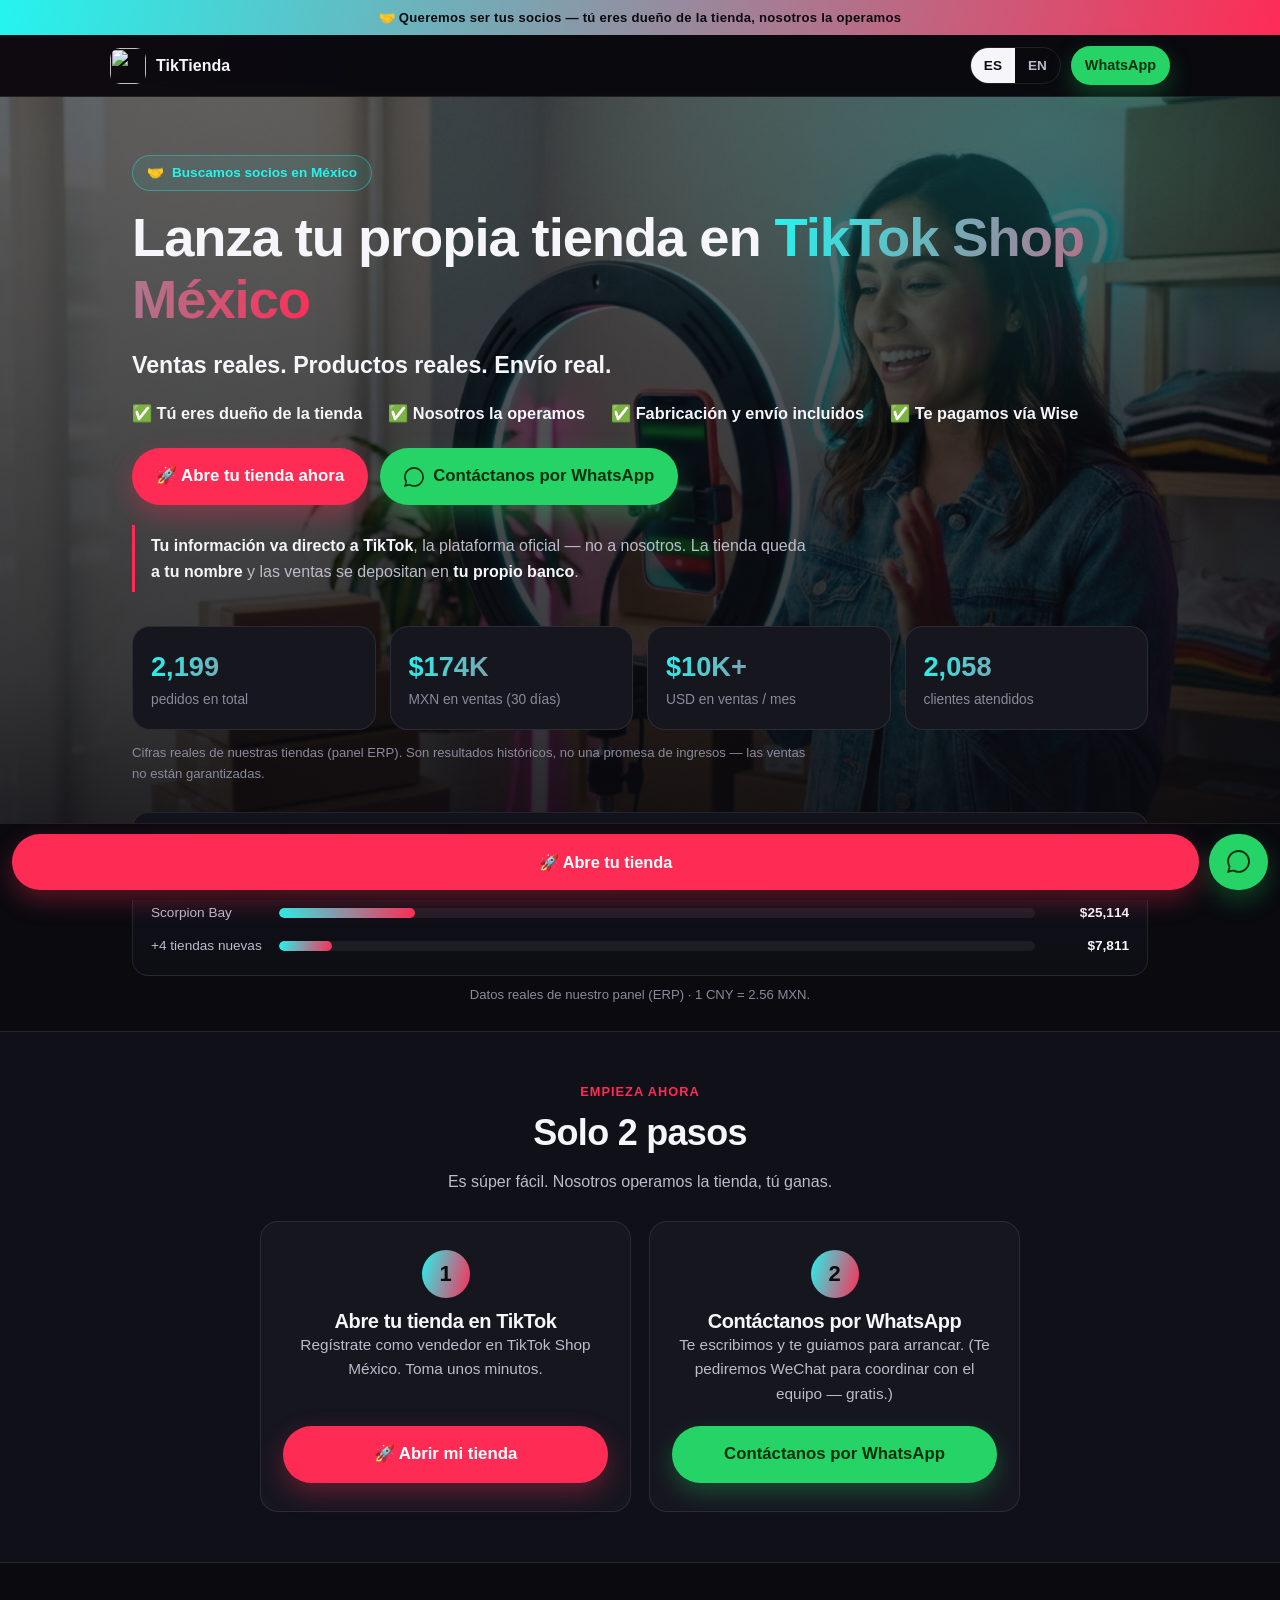
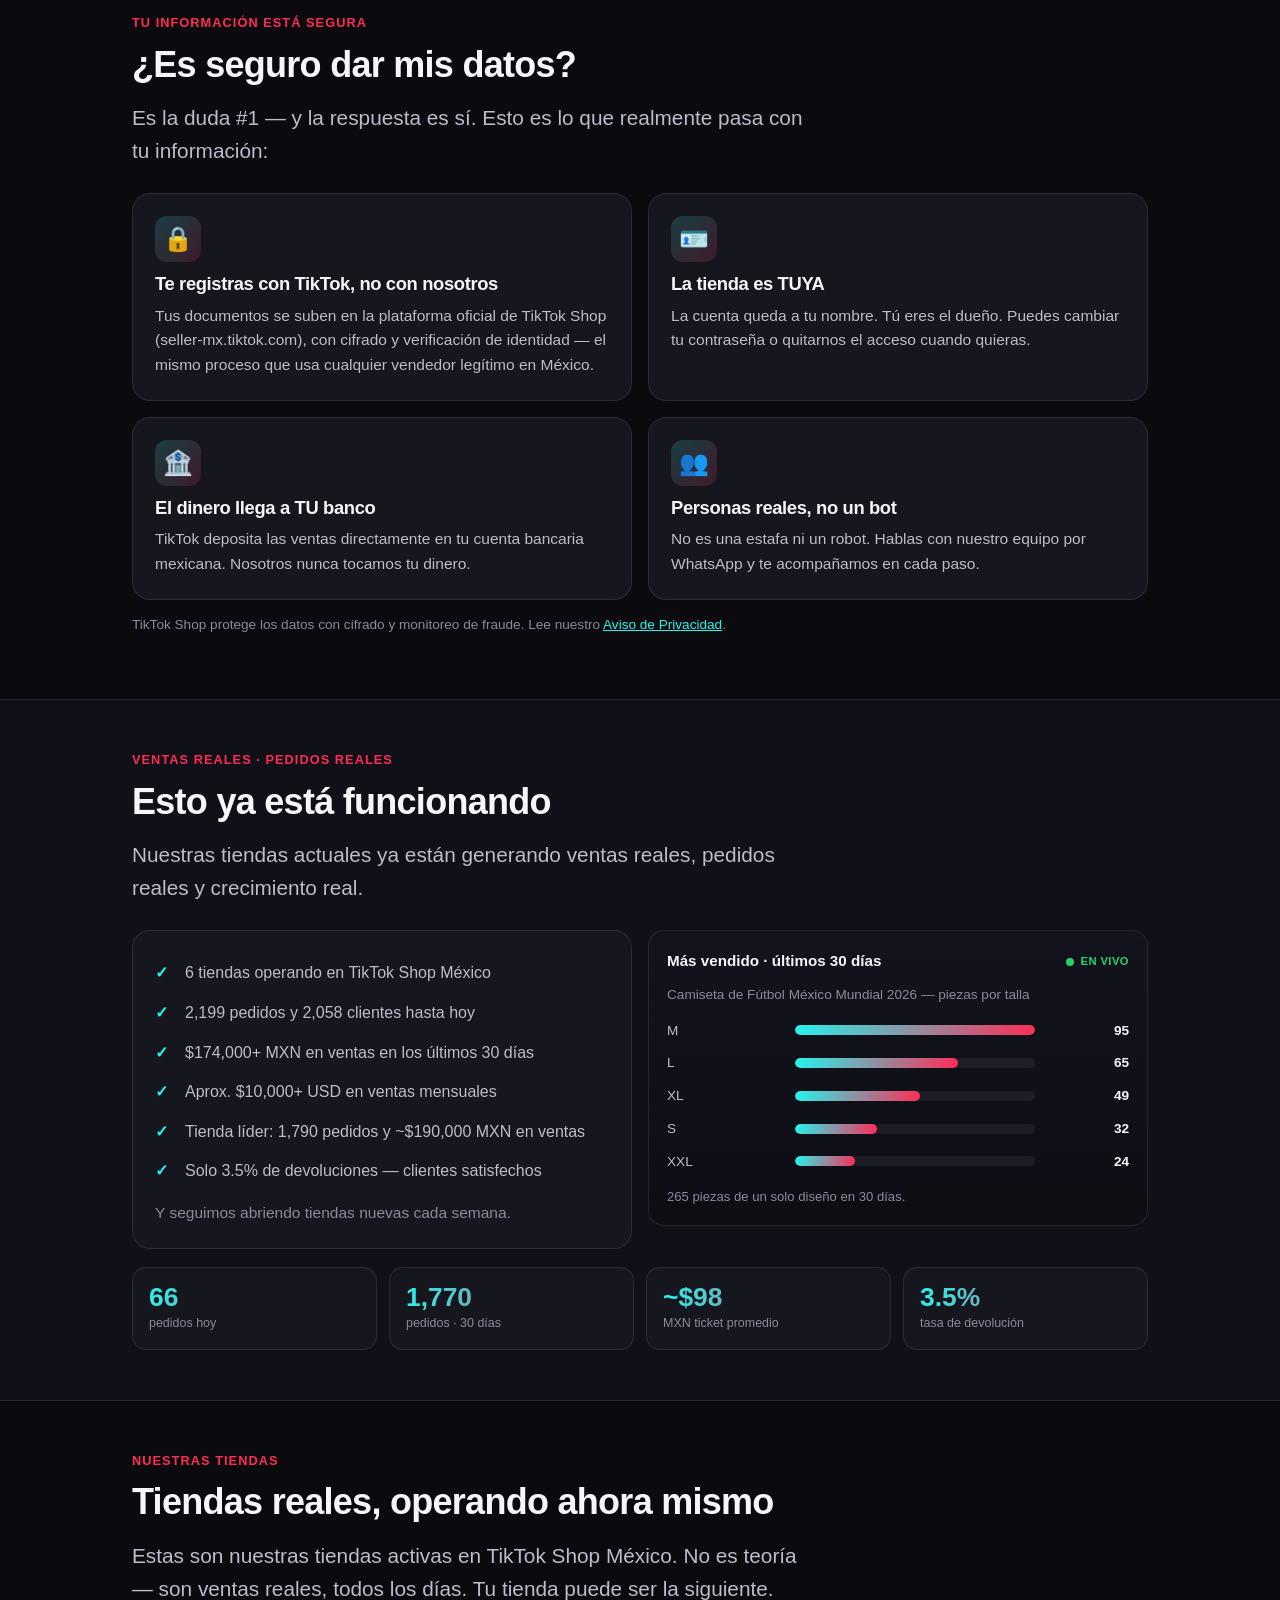
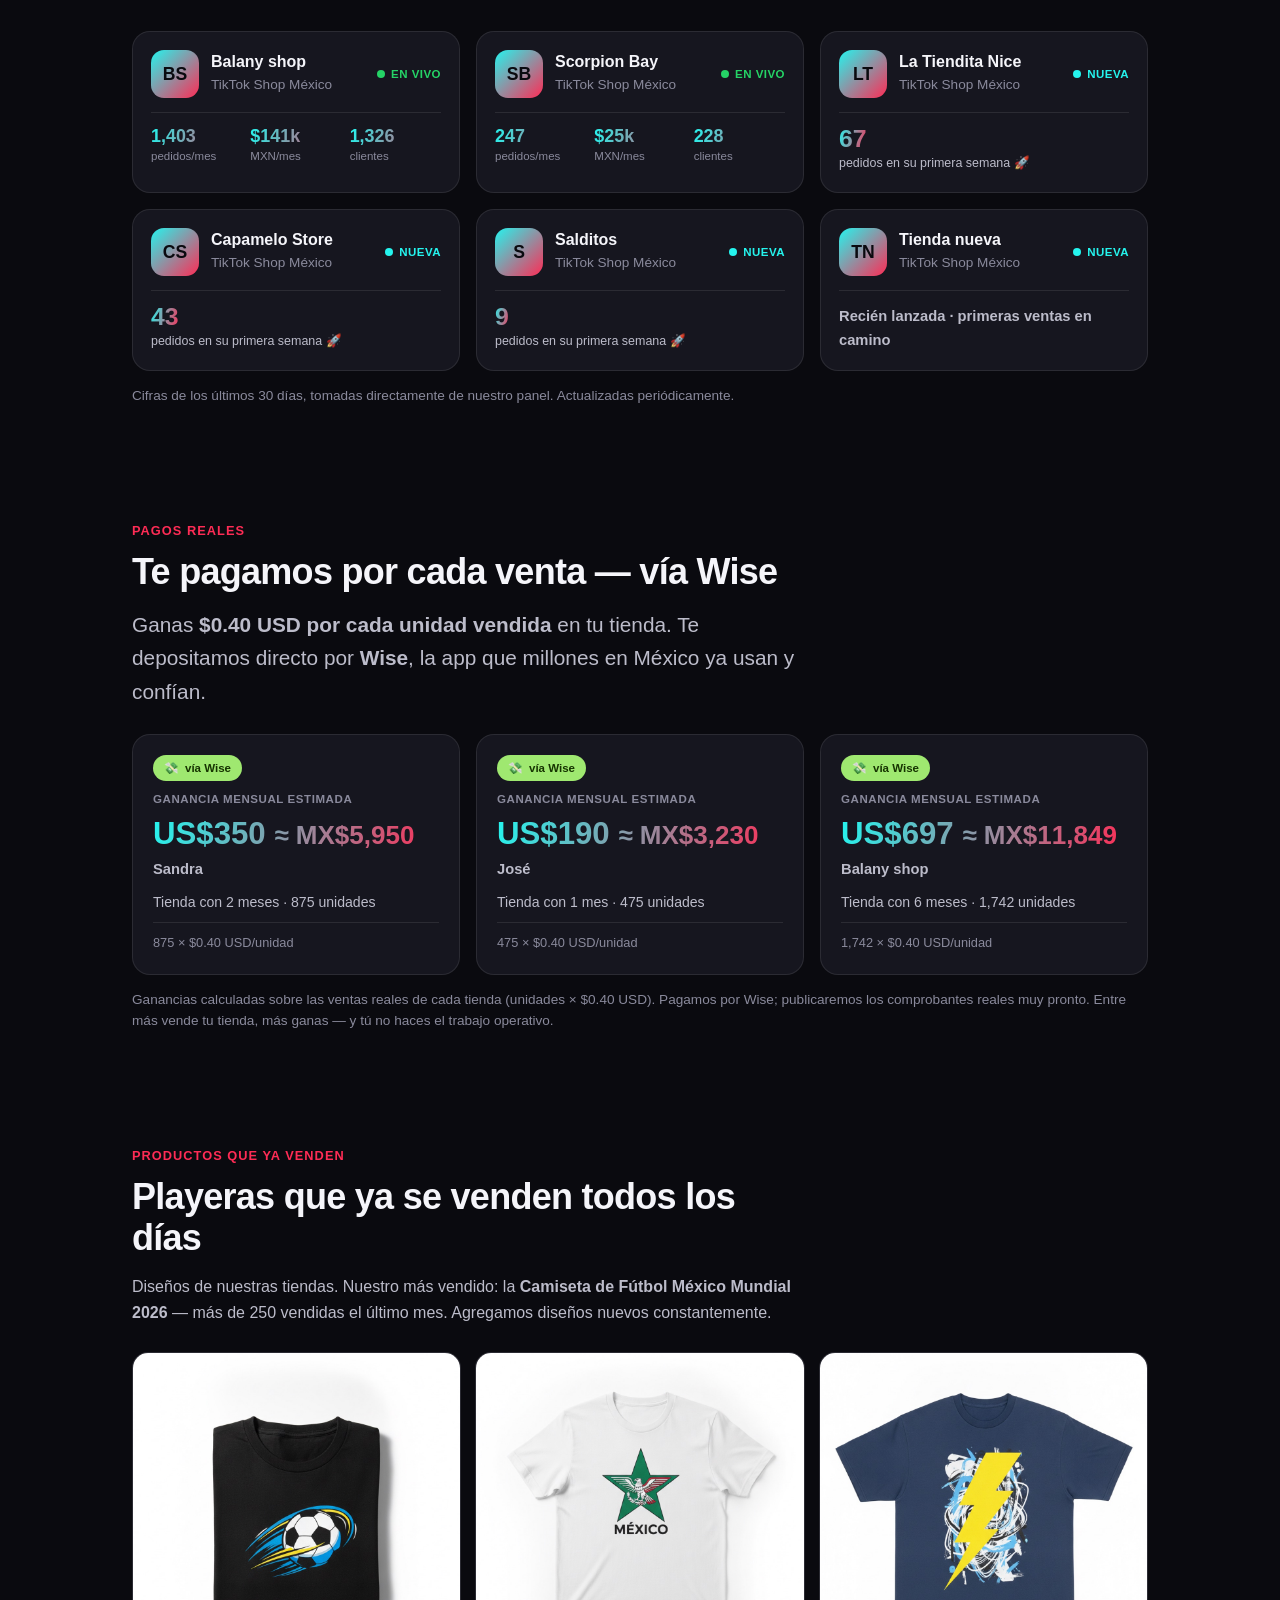
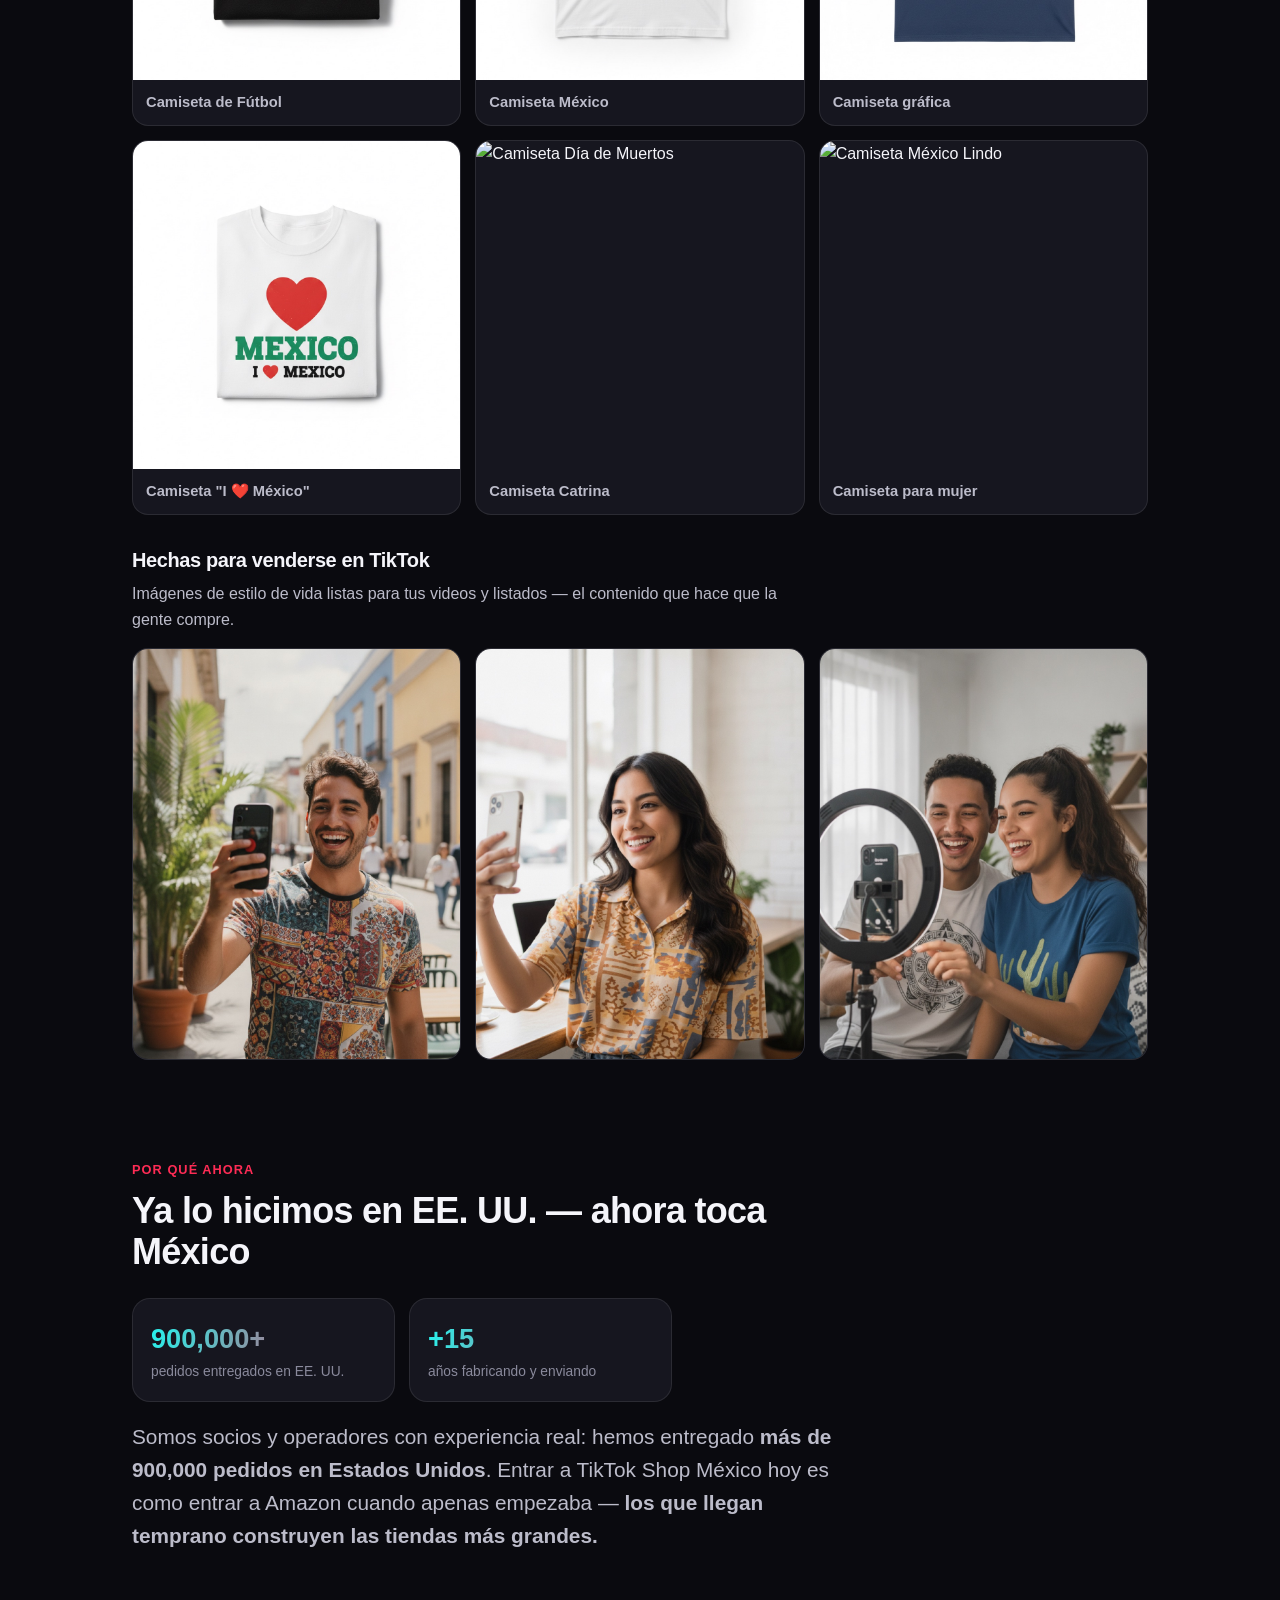
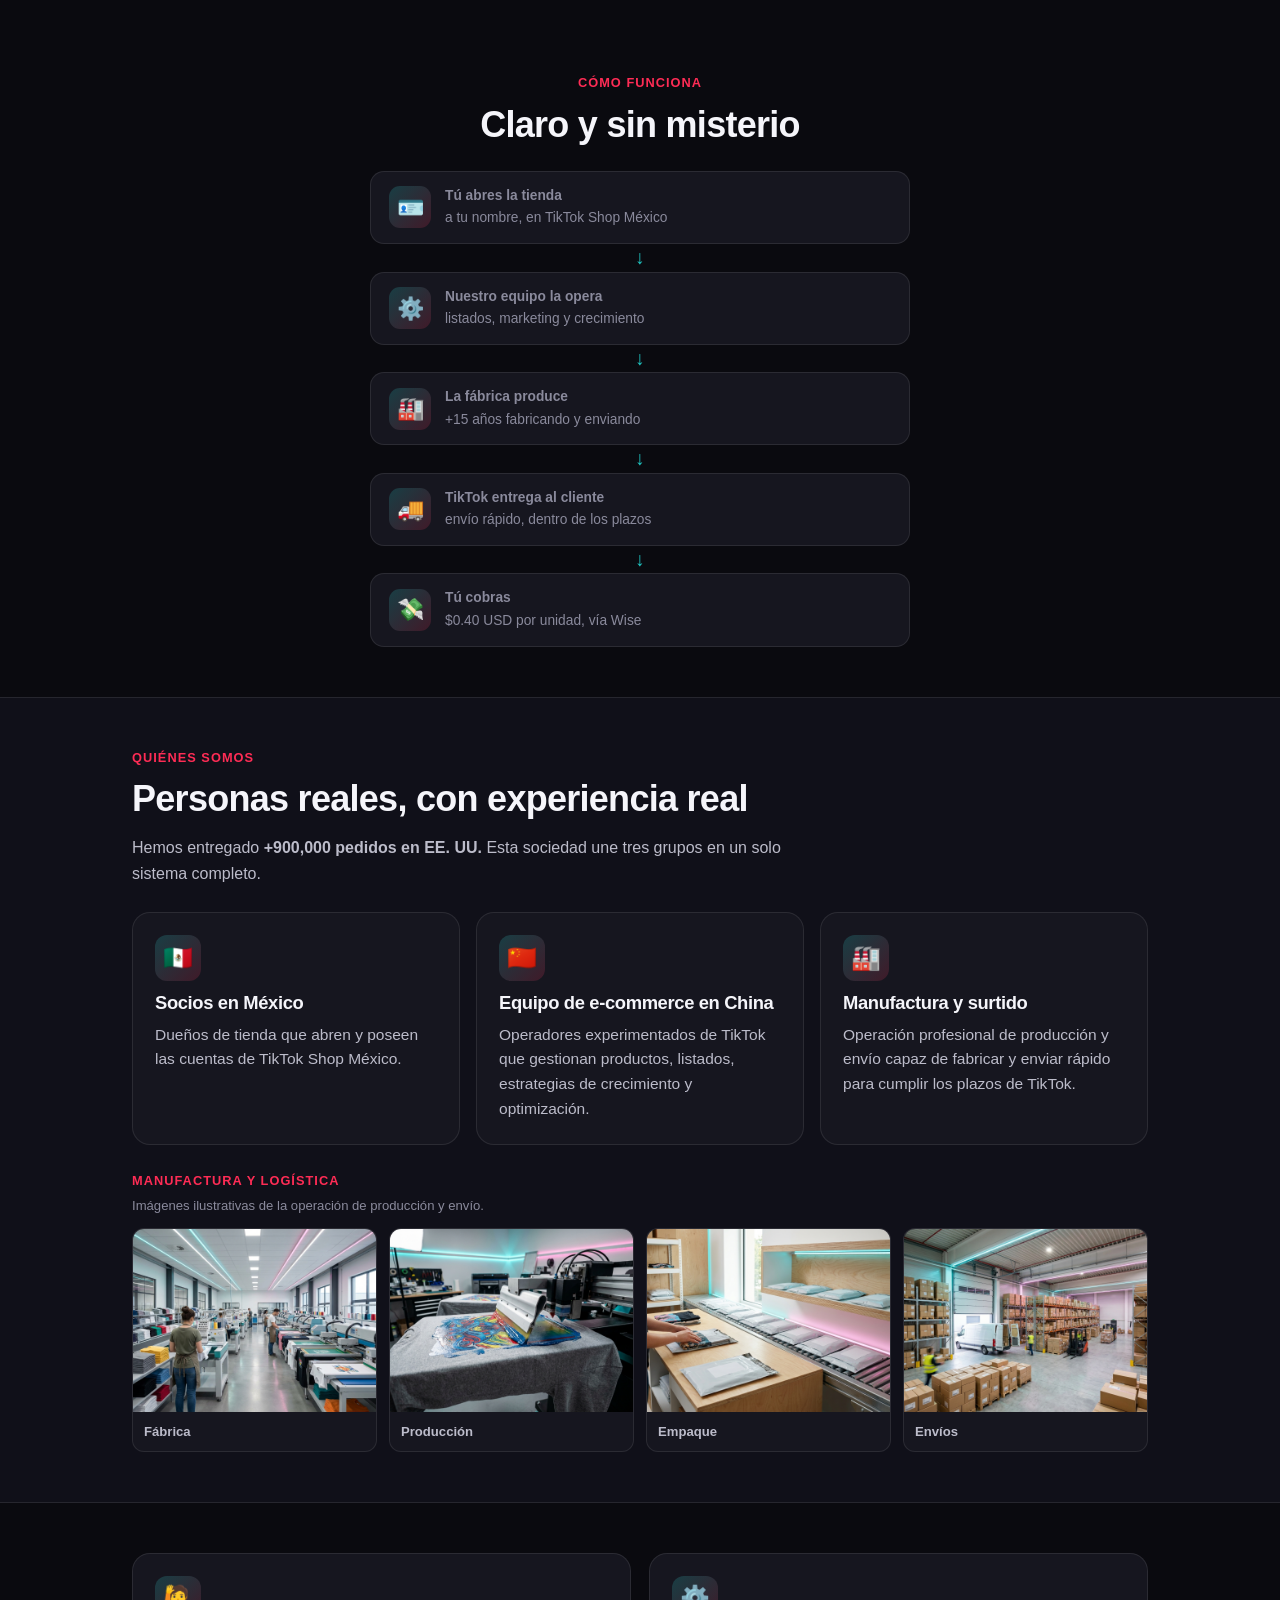
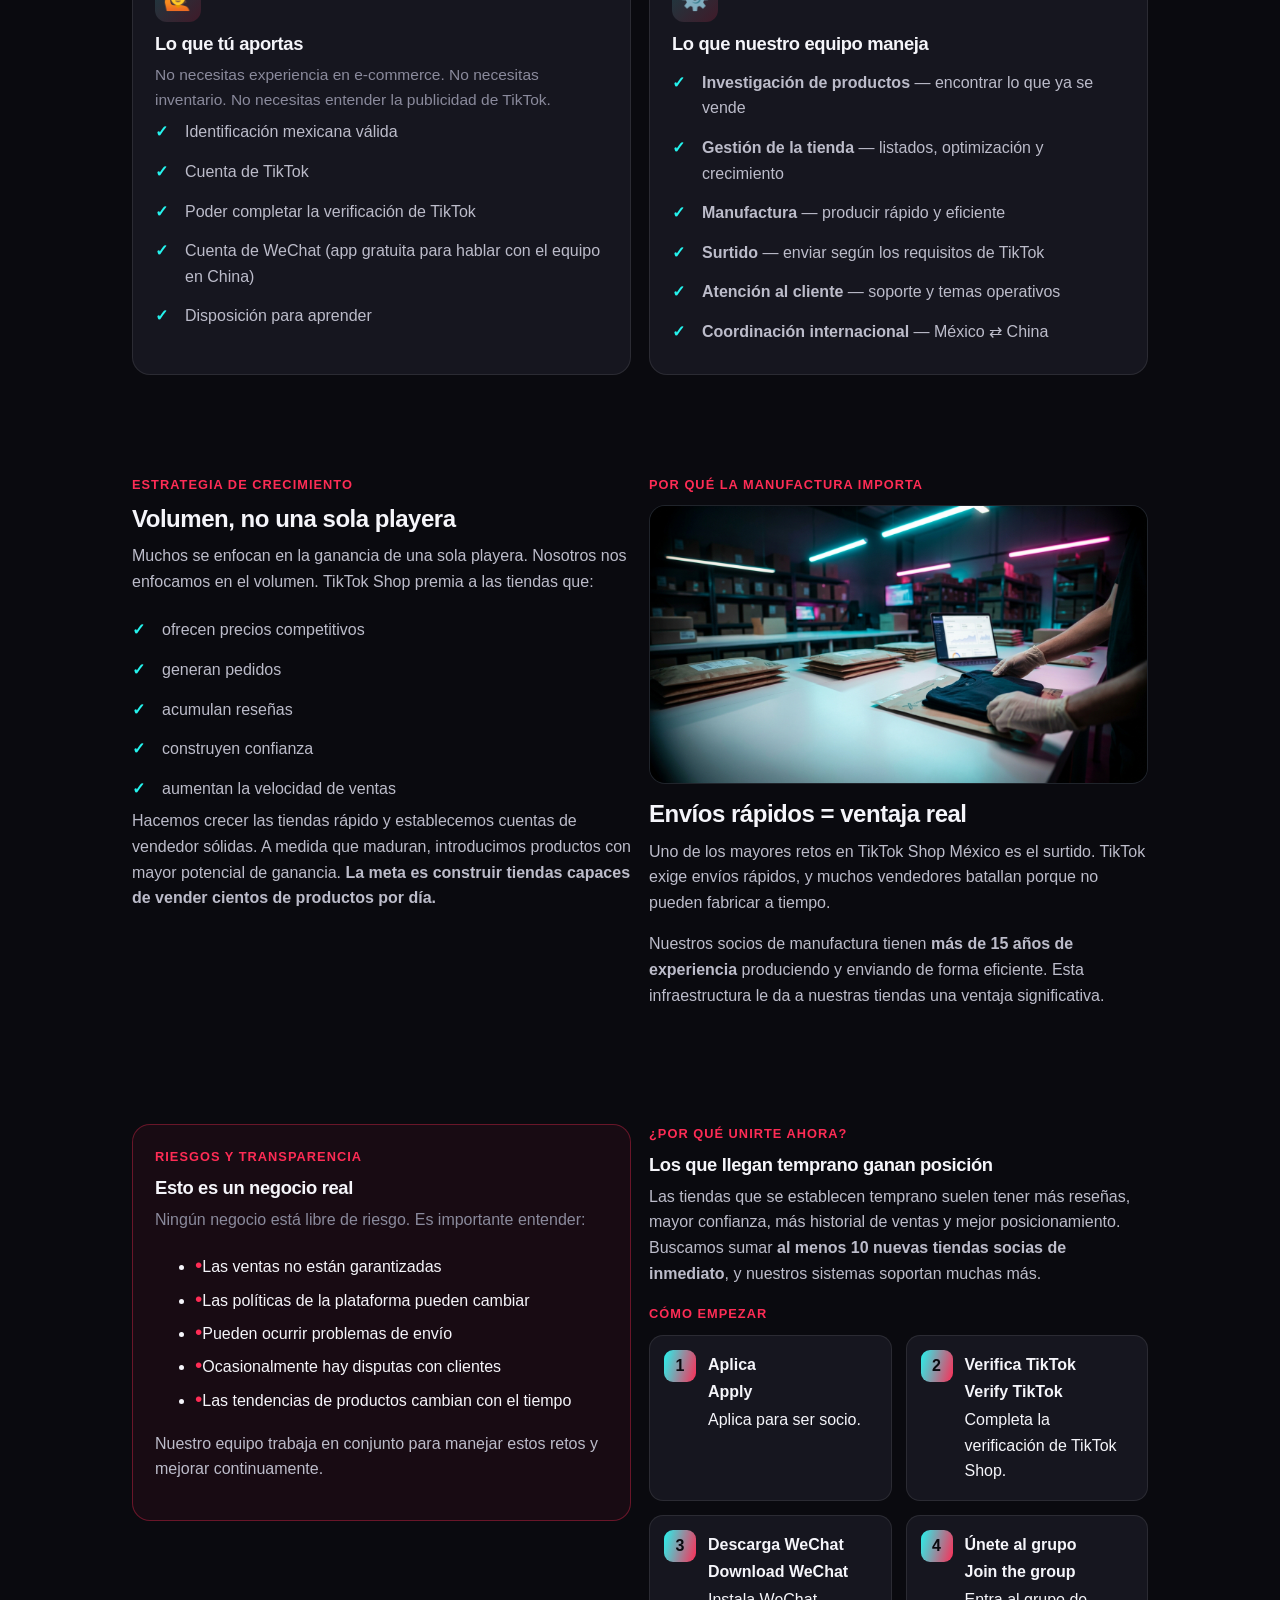
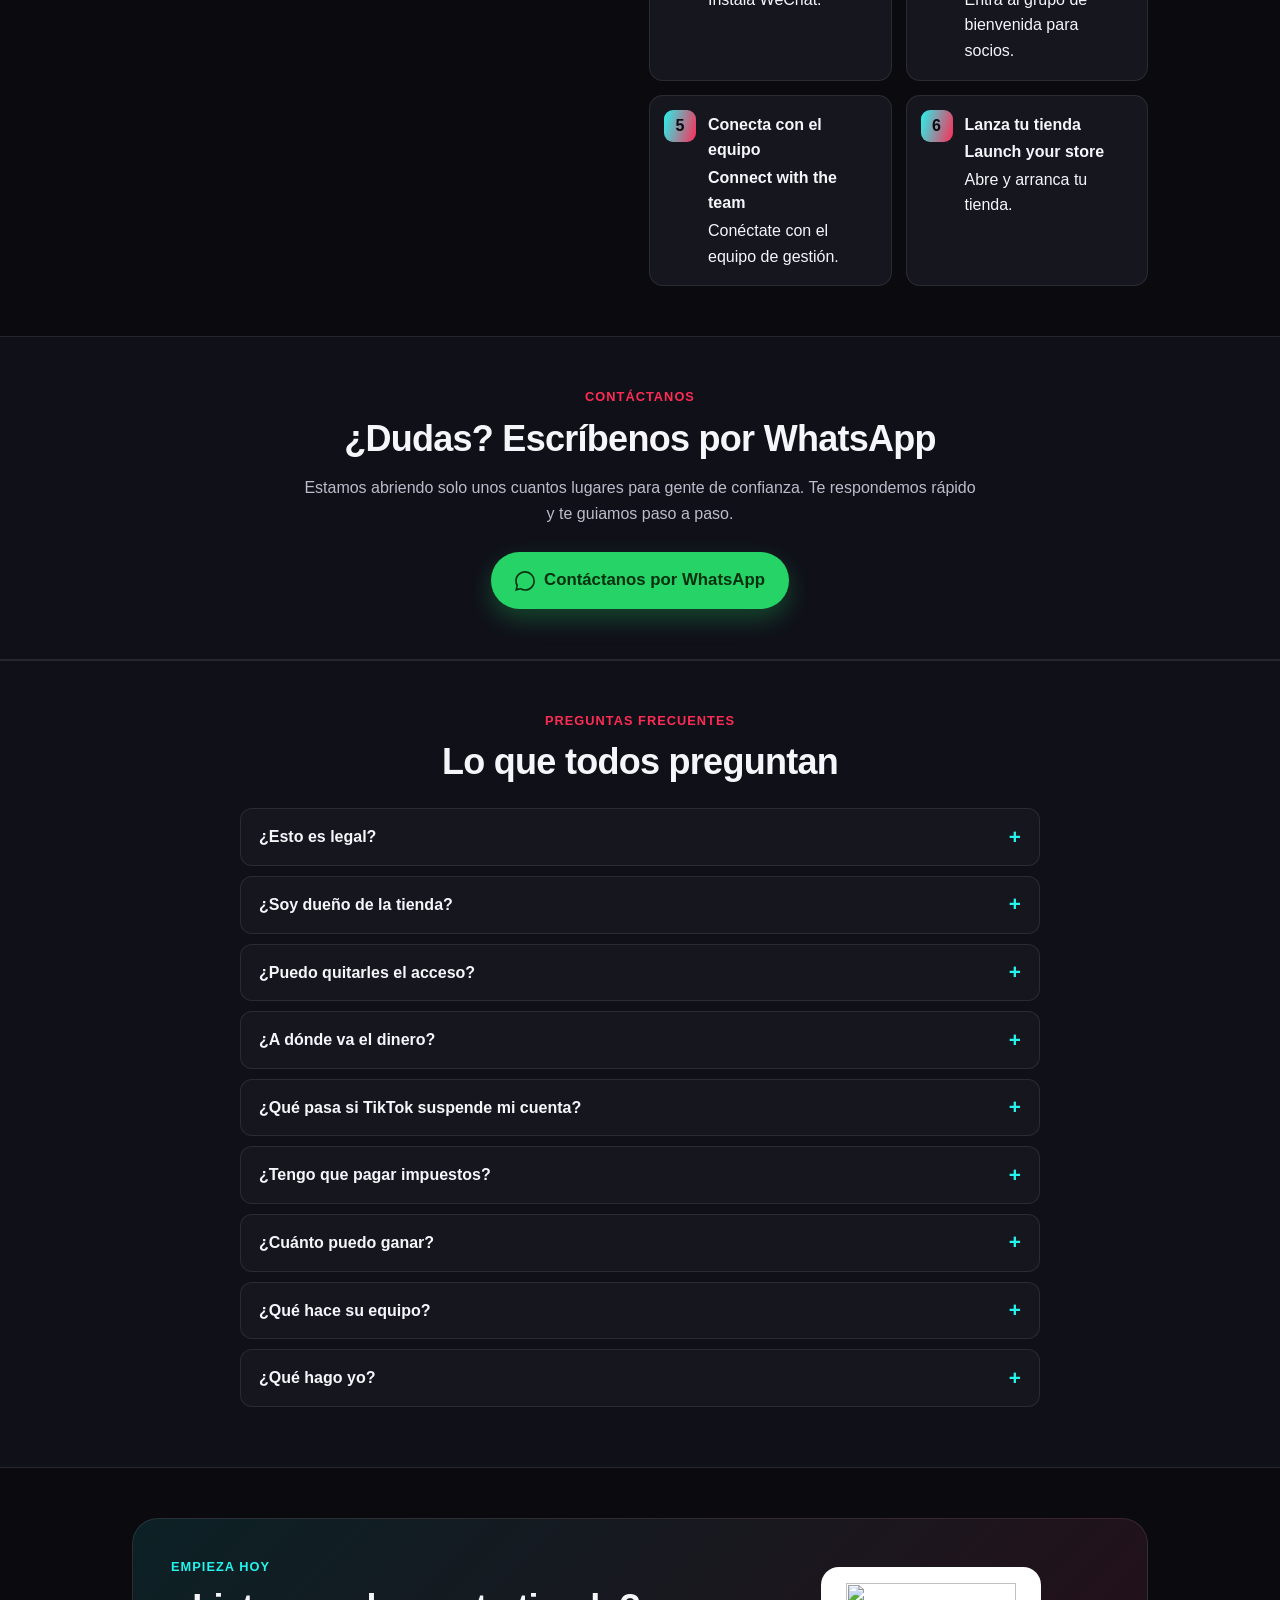
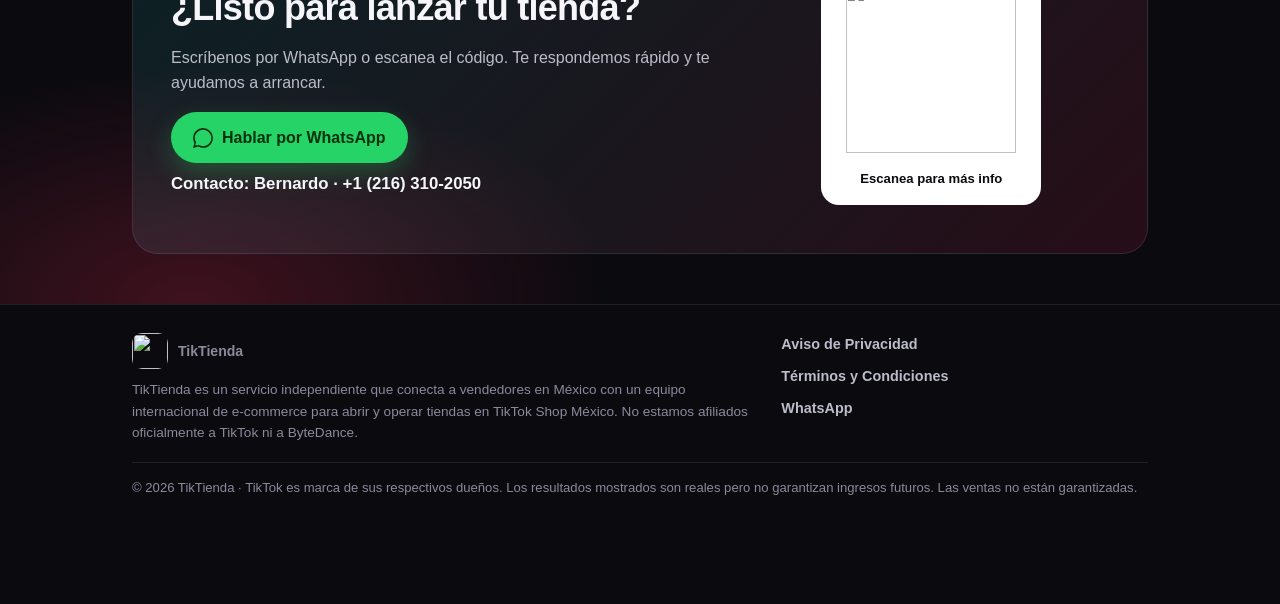
==== index.html @ c778547d "images: illustrative AI manufacturing/logistics gallery (factory, production, packing, shipping) - R" ====
<!DOCTYPE html>
<html lang="es">
<head>
<meta charset="UTF-8" />
<meta name="viewport" content="width=device-width, initial-scale=1.0" />
<title>TikTienda — Lanza tu tienda en TikTok Shop México</title>
<link rel="icon" type="image/png" href="img/logo-icon.png" />
<meta name="description" content="Asóciate con un equipo internacional de e-commerce que ya genera ventas en TikTok Shop México. Tú eres dueño de la tienda; nosotros operamos, fabricamos y enviamos." />
<script src="https://cdnjs.cloudflare.com/ajax/libs/qrcodejs/1.0.0/qrcode.min.js"></script>
<style>
  :root{
    --bg:#0a0a0f;--bg-2:#101019;--card:#16161f;--ink:#f5f5fa;--ink-soft:#bcbcca;--ink-mute:#8a8a9c;
    --pink:#fe2c55;--cyan:#25f4ee;--green:#25d366;--line:rgba(255,255,255,.09);
    --radius:18px;--maxw:1060px;--grad:linear-gradient(105deg,var(--cyan),var(--pink));
  }
  *{box-sizing:border-box}
  html{scroll-behavior:smooth}
  body{margin:0;color:var(--ink);line-height:1.6;-webkit-font-smoothing:antialiased;
    font-family:-apple-system,BlinkMacSystemFont,"Segoe UI",Roboto,Helvetica,Arial,sans-serif;
    background:radial-gradient(1200px 700px at 85% -10%,rgba(37,244,238,.10),transparent 55%),
               radial-gradient(900px 600px at -5% 0%,rgba(254,44,85,.12),transparent 50%),var(--bg);}
  .wrap{max-width:var(--maxw);margin:0 auto;padding:0 22px}
  h1,h2,h3{line-height:1.14;margin:0 0 .45em;font-weight:800;letter-spacing:-.02em}
  h1{font-size:clamp(2rem,5.2vw,3.4rem)}
  h2{font-size:clamp(1.55rem,3.4vw,2.25rem)}
  h3{font-size:1.15rem}
  p{margin:0 0 1em;color:var(--ink-soft)}
  .grad-text{background:var(--grad);-webkit-background-clip:text;background-clip:text;color:transparent}
  a{color:inherit}
  .muted{color:var(--ink-mute)}
  .big-lead{font-size:clamp(1.05rem,2.1vw,1.3rem)}

  /* language visibility */
  .lang-en{display:none}
  body.en .lang-es{display:none}
  body.en .lang-en{display:block}
  span.lang-es,span.lang-en,a.lang-es,a.lang-en{display:none}
  span.lang-es,a.lang-es{display:inline}
  body.en span.lang-es,body.en a.lang-es{display:none}
  body.en span.lang-en,body.en a.lang-en{display:inline}

  /* header */
  .ribbon{background:var(--grad);color:#0a0a0f;text-align:center;font-weight:800;font-size:.82rem;padding:7px 14px;letter-spacing:.02em}
  header{position:sticky;top:0;z-index:50;backdrop-filter:blur(10px);
    background:rgba(10,10,15,.74);border-bottom:1px solid var(--line)}
  .bar{display:flex;align-items:center;justify-content:space-between;gap:12px;padding:11px 0}
  .brand{display:flex;align-items:center;gap:10px;font-weight:800}
  .logo{width:36px;height:36px;border-radius:10px;display:block}
  .bar-actions{display:flex;align-items:center;gap:10px}
  .toggle{display:inline-flex;border:1px solid var(--line);border-radius:999px;overflow:hidden}
  .toggle button{background:transparent;color:var(--ink-soft);border:0;padding:7px 13px;cursor:pointer;font:inherit;font-weight:700;font-size:.85rem}
  .toggle button.active{background:var(--ink);color:#0a0a0f}

  /* buttons */
  .btn{display:inline-flex;align-items:center;gap:9px;border:0;cursor:pointer;font:inherit;font-weight:700;
    padding:13px 22px;border-radius:999px;text-decoration:none;transition:transform .12s,box-shadow .12s;white-space:nowrap}
  .btn:active{transform:translateY(1px)}
  .btn-wa{background:var(--green);color:#06310f;box-shadow:0 10px 24px rgba(37,211,102,.28)}
  .btn-wa:hover{box-shadow:0 14px 30px rgba(37,211,102,.42)}
  .btn-primary{background:var(--pink);color:#fff;box-shadow:0 10px 26px rgba(254,44,85,.32)}
  .btn-primary:hover{filter:brightness(1.08);box-shadow:0 16px 34px rgba(254,44,85,.45)}
  .btn-ghost{background:transparent;color:var(--ink);border:1px solid var(--line)}
  .btn-ghost:hover{border-color:rgba(255,255,255,.35)}
  .btn-sm{padding:8px 14px;font-size:.9rem}
  .svg-wa{width:20px;height:20px}

  /* layout helpers */
  section{padding:50px 0}
  .eyebrow{display:inline-flex;align-items:center;gap:8px;font-weight:700;font-size:.85rem;color:var(--cyan);
    border:1px solid rgba(37,244,238,.35);background:rgba(37,244,238,.07);padding:6px 14px;border-radius:999px;margin-bottom:16px}
  .kicker{color:var(--pink);font-weight:800;text-transform:uppercase;letter-spacing:.08em;font-size:.8rem;margin-bottom:10px}
  .section-head{max-width:680px;margin-bottom:26px}
  .alt{background:var(--bg-2);border-top:1px solid var(--line);border-bottom:1px solid var(--line)}
  .pill-row{display:flex;flex-wrap:wrap;gap:10px;margin-top:8px}
  /* lang toggle for flex rows (.pill-row sets display:flex, which would otherwise beat .lang-en{display:none}) */
  .pill-row.lang-en{display:none}
  body.en .pill-row.lang-es{display:none}
  body.en .pill-row.lang-en{display:flex}
  .pill{border:1px solid var(--line);background:var(--card);border-radius:999px;padding:8px 15px;font-weight:600;color:var(--ink-soft);font-size:.95rem}

  /* hero */
  .hero{padding:58px 0 26px}
  .hero h1{margin-bottom:.3em}
  .hero .sub{font-size:clamp(1.1rem,2.3vw,1.45rem);font-weight:700;color:var(--ink);max-width:720px;margin-bottom:.5em}
  .hero .lead{max-width:660px}
  .hero-cta{display:flex;flex-wrap:wrap;gap:12px;margin-top:22px}
  .notbox{margin-top:20px;border-left:3px solid var(--pink);padding:8px 0 8px 16px;color:var(--ink-soft);max-width:680px}
  .notbox strong{color:var(--ink)}

  /* stats */
  .stats{display:grid;grid-template-columns:repeat(4,1fr);gap:14px;margin:34px 0 4px}
  .stat{background:var(--card);border:1px solid var(--line);border-radius:var(--radius);padding:18px}
  .stat .n{font-size:clamp(1.25rem,2.6vw,1.7rem);font-weight:900;background:var(--grad);-webkit-background-clip:text;background-clip:text;color:transparent}
  .stat .l{font-size:.86rem;color:var(--ink-mute)}
  @media(max-width:720px){.stats{grid-template-columns:repeat(2,1fr)}}

  /* cards / grids */
  .grid{display:grid;gap:16px}
  .grid-2{grid-template-columns:repeat(2,1fr)}
  .grid-3{grid-template-columns:repeat(3,1fr)}
  @media(max-width:820px){.grid-2,.grid-3{grid-template-columns:1fr}}
  .card{background:var(--card);border:1px solid var(--line);border-radius:var(--radius);padding:22px}
  .card .ico{width:46px;height:46px;border-radius:12px;display:grid;place-items:center;font-size:24px;
    background:linear-gradient(135deg,rgba(37,244,238,.18),rgba(254,44,85,.18));margin-bottom:12px}
  .card p{margin:0;font-size:.97rem}

  /* checklists */
  ul.check{list-style:none;margin:0;padding:0}
  ul.check li{position:relative;padding:7px 0 7px 30px;color:var(--ink-soft)}
  ul.check li::before{content:"✓";position:absolute;left:0;top:7px;color:var(--cyan);font-weight:900}
  ul.cross li::before{content:"✕";color:var(--ink-mute)}
  ul.dot li::before{content:"•";color:var(--pink);font-size:1.3em;top:3px}

  .two-col{display:grid;grid-template-columns:1fr 1fr;gap:18px}
  @media(max-width:820px){.two-col{grid-template-columns:1fr}}

  /* steps */
  .steps{display:grid;grid-template-columns:repeat(2,1fr);gap:14px;counter-reset:step;margin-top:8px}
  @media(max-width:820px){.steps{grid-template-columns:1fr}}
  .step{position:relative;background:var(--card);border:1px solid var(--line);border-radius:14px;padding:16px 18px 16px 58px}
  .step::before{counter-increment:step;content:counter(step);position:absolute;left:14px;top:14px;
    width:32px;height:32px;border-radius:9px;background:var(--grad);color:#0a0a0f;font-weight:900;display:grid;place-items:center}
  .step b{display:block;color:var(--ink);margin-bottom:2px}

  /* proof gallery */
  .proof{display:grid;grid-template-columns:repeat(3,1fr);gap:14px;margin-top:8px}
  @media(max-width:820px){.proof{grid-template-columns:1fr}}
  .shot{aspect-ratio:16/10;border-radius:14px;border:1px dashed var(--line);background:#0d0d15 center/cover no-repeat;
    display:grid;place-items:center;text-align:center;color:var(--ink-mute);font-size:.85rem;padding:14px;overflow:hidden}
  .shot img{width:100%;height:100%;object-fit:cover;border-radius:13px}
  .featimg{width:100%;border:1px solid var(--line);border-radius:16px;display:block;background:#0a0e16}
  .hero-media{margin-top:28px}
  .hero-media img{width:100%;border:1px solid var(--line);border-radius:18px;display:block;box-shadow:0 24px 60px rgba(0,0,0,.45)}
  .hero-media .cap{margin-top:8px;font-size:.82rem;color:var(--ink-mute);text-align:center}
  .gallery{display:grid;grid-template-columns:repeat(3,1fr);gap:14px}
  @media(max-width:820px){.gallery{grid-template-columns:repeat(2,1fr)}}
  .gallery figure{margin:0;background:var(--card);border:1px solid var(--line);border-radius:16px;overflow:hidden}
  .gallery img{width:100%;display:block;aspect-ratio:1/1;object-fit:cover}
  .gallery figcaption{padding:11px 13px;font-size:.92rem;color:var(--ink-soft);font-weight:600}
  .gallery .slot{display:grid;place-items:center;aspect-ratio:1/1;border:1px dashed var(--line);border-radius:16px;color:var(--ink-mute);font-size:.8rem;text-align:center;padding:12px;line-height:1.5}
  .lifestyle{display:grid;grid-template-columns:repeat(3,1fr);gap:14px;margin-top:16px}
  @media(max-width:820px){.lifestyle{grid-template-columns:1fr}}
  .lstyle{margin:0;background:var(--card);border:1px solid var(--line);border-radius:16px;overflow:hidden}
  .lstyle img{width:100%;display:block;aspect-ratio:4/5;object-fit:cover}
  .lstyle .slot{aspect-ratio:4/5;border:1px dashed var(--line);border-radius:16px;display:grid;place-items:center;text-align:center;color:var(--ink-mute);font-size:.82rem;padding:12px;line-height:1.5}

  /* risk box */
  .risk{border:1px solid rgba(254,44,85,.35);background:rgba(254,44,85,.06);border-radius:var(--radius);padding:22px}

  /* form */
  form.apply{display:grid;grid-template-columns:1fr 1fr;gap:14px}
  @media(max-width:680px){form.apply{grid-template-columns:1fr}}
  form.apply .full{grid-column:1/-1}
  .field label{display:block;font-weight:700;font-size:.9rem;margin-bottom:6px}
  .field input,.field select{width:100%;background:#0d0d15;border:1px solid var(--line);border-radius:12px;
    color:var(--ink);padding:12px 14px;font:inherit}
  .field input:focus,.field select:focus{outline:0;border-color:var(--cyan)}

  /* CTA / QR */
  .cta{background:linear-gradient(135deg,rgba(37,244,238,.10),rgba(254,44,85,.12));border:1px solid var(--line);
    border-radius:26px;padding:38px;display:grid;grid-template-columns:1.4fr .9fr;gap:30px;align-items:center}
  @media(max-width:780px){.cta{grid-template-columns:1fr;text-align:center}}
  .qr-card{background:#fff;border-radius:18px;padding:16px;display:grid;place-items:center;gap:8px;justify-self:center;width:220px}
  .qr-card .cap{color:#0a0a0f;font-weight:700;font-size:.82rem;text-align:center}
  .contact-line{font-size:1.05rem;color:var(--ink);font-weight:600;margin-top:8px}

  .fab{position:fixed;right:18px;bottom:18px;z-index:60;display:inline-flex;align-items:center;gap:10px;
    background:var(--green);color:#06310f;font-weight:800;padding:13px 19px;border-radius:999px;text-decoration:none;
    box-shadow:0 12px 30px rgba(37,211,102,.45)}
  .fab svg{width:21px;height:21px}
  .fab-apply{left:18px;right:auto;background:var(--grad);color:#0a0a0f;box-shadow:0 12px 30px rgba(254,44,85,.42)}
  .btn-lg{padding:15px 24px;font-size:1.05rem}
  .steps-go{display:grid;grid-template-columns:repeat(2,1fr);gap:18px;max-width:760px;margin:0 auto}
  @media(max-width:720px){.steps-go{grid-template-columns:1fr}}
  .go-card{background:var(--card);border:1px solid var(--line);border-radius:var(--radius);padding:28px 22px;text-align:center;display:flex;flex-direction:column;align-items:center;gap:8px}
  .go-card .go-num{width:48px;height:48px;border-radius:50%;background:var(--grad);color:#0a0a0f;font-weight:900;font-size:22px;display:grid;place-items:center;margin-bottom:4px}
  .go-card h3{margin:0;font-size:1.25rem}
  .go-card p{margin:0 0 12px;font-size:.96rem}
  .go-card .btn{margin-top:auto;width:100%;justify-content:center}
  .actionbar{position:fixed;left:0;right:0;bottom:0;z-index:60;display:flex;gap:10px;padding:10px 12px;background:rgba(10,10,15,.94);backdrop-filter:blur(10px);border-top:1px solid var(--line)}
  .actionbar .actionbar-main{flex:1;justify-content:center;padding:15px;font-size:1.02rem}
  .actionbar .actionbar-wa{flex:0 0 auto;padding:0 18px}
  .actionbar .actionbar-wa svg{width:23px;height:23px}
  body{padding-bottom:78px}
  footer{border-top:1px solid var(--line);padding:28px 0;color:var(--ink-mute);font-size:.88rem}

  /* ===== parallax bands ===== */
  .px{position:relative;background-color:#0a0a0f;background-position:center;background-size:cover;
    background-repeat:no-repeat;background-attachment:fixed}
  .px>.wrap{position:relative;z-index:1}
  .px::before{content:"";position:absolute;inset:0;z-index:0}
  .px-hero::before{background:
    radial-gradient(900px 520px at 82% 4%,rgba(37,244,238,.20),transparent 60%),
    linear-gradient(180deg,rgba(10,10,15,.62),rgba(10,10,15,.80) 62%,var(--bg))}
  .px-dark::before{background:linear-gradient(180deg,rgba(10,10,15,.84),rgba(10,10,15,.93))}
  .px-cta::before{background:
    radial-gradient(700px 400px at 15% 100%,rgba(254,44,85,.22),transparent 60%),
    linear-gradient(180deg,rgba(10,10,15,.88),rgba(10,10,15,.95))}
  /* fixed-attachment is janky/disabled on mobile + iOS — fall back to scroll */
  @media(max-width:820px){.px{background-attachment:scroll}}
  @media(prefers-reduced-motion:reduce){.px{background-attachment:scroll}}

  /* ===== our stores (data-driven) ===== */
  .stores-grid{display:grid;grid-template-columns:repeat(3,1fr);gap:16px;margin-top:8px}
  @media(max-width:900px){.stores-grid{grid-template-columns:repeat(2,1fr)}}
  @media(max-width:600px){.stores-grid{grid-template-columns:1fr}}
  .store-card{background:var(--card);border:1px solid var(--line);border-radius:var(--radius);
    padding:18px;display:flex;flex-direction:column;gap:14px;transition:transform .14s,border-color .14s}
  .store-card:hover{transform:translateY(-3px);border-color:rgba(37,244,238,.4)}
  .store-top{display:flex;align-items:center;gap:12px}
  .store-av{width:48px;height:48px;border-radius:13px;flex:0 0 auto;object-fit:cover;
    background:linear-gradient(135deg,var(--cyan),var(--pink));display:grid;place-items:center;
    color:#0a0a0f;font-weight:900;font-size:1.1rem;border:0}
  .store-id b{display:block;font-weight:800;line-height:1.2}
  .store-id span{font-size:.85rem;color:var(--ink-mute)}
  .store-live{margin-left:auto;display:inline-flex;align-items:center;gap:6px;font-size:.72rem;
    font-weight:800;color:var(--green);text-transform:uppercase;letter-spacing:.04em}
  .store-live i{width:8px;height:8px;border-radius:50%;background:var(--green);box-shadow:0 0 0 0 rgba(37,211,102,.6);animation:pulse 1.8s infinite}
  @keyframes pulse{0%{box-shadow:0 0 0 0 rgba(37,211,102,.55)}70%{box-shadow:0 0 0 8px rgba(37,211,102,0)}100%{box-shadow:0 0 0 0 rgba(37,211,102,0)}}
  .store-stats{display:grid;grid-template-columns:repeat(3,1fr);gap:8px;border-top:1px solid var(--line);padding-top:14px}
  .store-stats .v{font-weight:900;font-size:1.12rem;background:var(--grad);-webkit-background-clip:text;background-clip:text;color:transparent;line-height:1.1}
  .store-stats .k{font-size:.72rem;color:var(--ink-mute)}
  .store-card .btn{margin-top:auto;justify-content:center}
  .store-live.new{color:var(--cyan)}
  .store-live.new i{background:var(--cyan);animation:pulseC 1.8s infinite}
  @keyframes pulseC{0%{box-shadow:0 0 0 0 rgba(37,244,238,.55)}70%{box-shadow:0 0 0 8px rgba(37,244,238,0)}100%{box-shadow:0 0 0 0 rgba(37,244,238,0)}}
  .store-new{border-top:1px solid var(--line);padding-top:14px;display:flex;flex-direction:column;
    align-items:flex-start;justify-content:center;gap:2px;min-height:62px}
  .store-new .v{font-weight:900;font-size:1.55rem;line-height:1;background:var(--grad);-webkit-background-clip:text;background-clip:text;color:transparent}
  .store-new .k{font-size:.78rem;color:var(--ink-soft)}
  .store-new .msg{color:var(--ink-soft);font-weight:600;font-size:.92rem}
  .stores-note{margin-top:14px;font-size:.85rem}

  /* ===== real-data panels (dashboard look, no images = never blank) ===== */
  .datapanel{background:linear-gradient(180deg,#13131d,#0d0d14);border:1px solid var(--line);border-radius:16px;padding:18px}
  .dp-head{display:flex;align-items:center;justify-content:space-between;gap:10px;margin-bottom:14px}
  .dp-title{font-weight:800;font-size:.95rem}
  .dp-live{display:inline-flex;align-items:center;gap:6px;font-size:.7rem;font-weight:800;color:var(--green);text-transform:uppercase;letter-spacing:.04em;white-space:nowrap}
  .dp-live i{width:8px;height:8px;border-radius:50%;background:var(--green);animation:pulse 1.8s infinite}
  .bars{display:flex;flex-direction:column;gap:11px}
  .bar-row{display:grid;grid-template-columns:118px 1fr 84px;align-items:center;gap:10px;font-size:.85rem}
  .bar-row .lab{color:var(--ink-soft);white-space:nowrap;overflow:hidden;text-overflow:ellipsis}
  .bar-track{height:10px;background:rgba(255,255,255,.06);border-radius:99px;overflow:hidden}
  .bar-fill{height:100%;min-width:10px;border-radius:99px;background:var(--grad)}
  .bar-row .val{font-weight:800;color:var(--ink);text-align:right;font-variant-numeric:tabular-nums}
  @media(max-width:720px){.bar-row{grid-template-columns:78px 1fr 68px;font-size:.8rem}}
  .kpis{display:grid;grid-template-columns:repeat(4,1fr);gap:12px;margin-top:18px}
  @media(max-width:720px){.kpis{grid-template-columns:repeat(2,1fr)}}
  .kpi{background:var(--card);border:1px solid var(--line);border-radius:14px;padding:15px 16px}
  .kpi .v{font-size:clamp(1.2rem,2.5vw,1.65rem);font-weight:900;line-height:1.1;background:var(--grad);-webkit-background-clip:text;background-clip:text;color:transparent}
  .kpi .k{font-size:.78rem;color:var(--ink-mute);margin-top:2px}

  /* ===== footer ===== */
  .foot-grid{display:grid;grid-template-columns:1.7fr 1fr;gap:26px;margin-bottom:18px}
  @media(max-width:720px){.foot-grid{grid-template-columns:1fr}}
  .foot-links{display:flex;flex-direction:column;gap:9px}
  .foot-links a{color:var(--ink-soft);text-decoration:none;font-weight:600;font-size:.9rem}
  .foot-links a:hover{color:var(--ink)}
  .foot-legal{font-size:.82rem;border-top:1px solid var(--line);padding-top:14px}

  /* ===== hero checklist ===== */
  .hero-checks{display:flex;flex-wrap:wrap;gap:8px 26px;margin:16px 0 2px;padding:0;list-style:none}
  .hero-checks li{font-weight:700;color:var(--ink);font-size:1.02rem}
  .hero-checks li::before{content:"✅ "}

  /* ===== how it works flow ===== */
  .flow{display:flex;flex-direction:column;gap:8px;max-width:540px;margin:8px auto 0}
  .flow-step{display:flex;align-items:center;gap:14px;background:var(--card);border:1px solid var(--line);border-radius:14px;padding:13px 18px}
  .flow-step .fi{font-size:22px;width:42px;height:42px;border-radius:11px;display:grid;place-items:center;background:linear-gradient(135deg,rgba(37,244,238,.18),rgba(254,44,85,.18));flex:0 0 auto}
  .flow-step b{display:block;line-height:1.2}
  .flow-step span{font-size:.86rem;color:var(--ink-mute)}
  .flow-arrow{text-align:center;color:var(--cyan);font-size:1.2rem;line-height:.6;opacity:.8}

  /* ===== payouts (Wise) ===== */
  .payouts{display:grid;grid-template-columns:repeat(3,1fr);gap:16px;margin-top:8px}
  @media(max-width:820px){.payouts{grid-template-columns:1fr}}
  .payout{background:var(--card);border:1px solid var(--line);border-radius:var(--radius);padding:20px;display:flex;flex-direction:column;gap:9px}
  .payout .wise{display:inline-flex;align-items:center;gap:7px;align-self:flex-start;background:#9fe870;color:#163300;font-weight:800;font-size:.72rem;padding:4px 11px;border-radius:999px}
  .payout .amt{font-size:1.95rem;font-weight:900;line-height:1;background:var(--grad);-webkit-background-clip:text;background-clip:text;color:transparent}
  .payout .sub{font-size:.92rem;color:var(--ink-soft);font-weight:700}
  .payout .lbl{font-size:.72rem;color:var(--ink-mute);text-transform:uppercase;letter-spacing:.05em;font-weight:800}
  .payout .meta{font-size:.88rem;color:var(--ink-soft)}
  .payout .calc{font-size:.8rem;color:var(--ink-mute);border-top:1px solid var(--line);padding-top:10px;margin-top:auto}
  .payout .pshot{width:100%;border-radius:10px;border:1px solid var(--line);display:block}

  /* ===== FAQ ===== */
  .faq{max-width:800px;margin:0 auto}
  .faq details{border:1px solid var(--line);border-radius:12px;background:var(--card);margin-bottom:10px;overflow:hidden}
  .faq summary{cursor:pointer;padding:15px 18px;font-weight:700;list-style:none;display:flex;justify-content:space-between;gap:12px;align-items:center}
  .faq summary::-webkit-details-marker{display:none}
  .faq summary::after{content:"+";color:var(--cyan);font-weight:900;font-size:1.3rem;line-height:1}
  .faq details[open] summary::after{content:"−"}
  .faq details .a{margin:0;padding:0 18px 16px;color:var(--ink-soft);font-size:.95rem}

  /* ===== team + proof slots (hidden until real images exist) ===== */
  .team{display:grid;grid-template-columns:repeat(3,1fr);gap:16px;margin-top:8px}
  @media(max-width:820px){.team{grid-template-columns:1fr}}
  .member{background:var(--card);border:1px solid var(--line);border-radius:var(--radius);overflow:hidden}
  .member img{width:100%;display:block;aspect-ratio:1/1;object-fit:cover}
  .member .info{padding:14px 16px}
  .member .info b{display:block}
  .member .info span{font-size:.88rem;color:var(--ink-mute)}
  .proofgrid{display:grid;grid-template-columns:repeat(4,1fr);gap:12px;margin-top:8px}
  @media(max-width:820px){.proofgrid{grid-template-columns:repeat(2,1fr)}}
  .proofgrid figure{margin:0;background:var(--card);border:1px solid var(--line);border-radius:12px;overflow:hidden}
  .proofgrid img{width:100%;display:block;aspect-ratio:4/3;object-fit:cover}
  .proofgrid figcaption{padding:9px 11px;font-size:.82rem;color:var(--ink-soft);font-weight:600}

  /* ===== PRINT: one-page bilingual flyer ===== */
  .flyer{display:none}
  @media print{
    @page{size:Letter portrait;margin:11mm}
    body{background:#fff !important;color:#000}
    .no-print{display:none !important}
    .flyer{display:block;color:#000;font-size:10.5pt;line-height:1.4}
    .flyer-head{display:flex;align-items:center;justify-content:space-between;border-bottom:3px solid #fe2c55;padding-bottom:9px;margin-bottom:12px}
    .flyer-logo{display:flex;align-items:center;gap:9px;font-weight:900;font-size:16pt}
    .flyer-logo .lg{width:40px;height:40px;border-radius:9px;display:block}
    .flyer h1{font-size:21pt;margin:0 0 4px;color:#000;line-height:1.1}
    .flyer .sub{font-size:11pt;color:#333;margin:0 0 6px}
    .flyer .proofbar{display:flex;gap:14px;flex-wrap:wrap;margin:8px 0 12px;font-weight:700;color:#fe2c55;font-size:10pt}
    .flyer-cols{display:grid;grid-template-columns:1fr 1fr;gap:22px;margin-bottom:10px}
    .flyer-cols h2{font-size:11pt;text-transform:uppercase;letter-spacing:.05em;border-bottom:1px solid #ddd;padding-bottom:3px;margin:0 0 6px;color:#fe2c55}
    .flyer-cols ul{margin:0 0 8px;padding-left:16px}
    .flyer-cols li{margin-bottom:3px}
    .flyer-foot{display:flex;align-items:center;justify-content:space-between;gap:20px;border-top:3px solid #25f4ee;padding-top:12px;margin-top:4px}
    .flyer-contact .big{font-size:16pt;font-weight:900}
    .flyer-qr-wrap{text-align:center}
    .flyer-qr-wrap #flyer-qr img,.flyer-qr-wrap #flyer-qr canvas{width:140px;height:140px}
    .flyer-qr-wrap .cap{font-size:8.5pt;color:#333;margin-top:3px}
  }
</style>
</head>
<body>

<div class="no-print">
<div class="ribbon"><span class="lang-es">🤝 Queremos ser tus socios — tú eres dueño de la tienda, nosotros la operamos</span><span class="lang-en">🤝 We want to be your partner — you own the store, we run it</span></div>
<header>
  <div class="wrap bar">
    <div class="brand"><img class="logo" src="img/logo-icon.png" alt="" /> TikTienda</div>
    <div class="bar-actions">
      <div class="toggle" role="group" aria-label="idioma">
        <button id="lang-es" class="active" onclick="setLang('es')">ES</button>
        <button id="lang-en" onclick="setLang('en')">EN</button>
      </div>
      <a class="btn btn-wa btn-sm" id="wa-top" href="#" target="_blank" rel="noopener">WhatsApp</a>
    </div>
  </div>
</header>

<!-- ===================== HERO (shared shell, bilingual text) ===================== -->
<section class="hero px px-hero" style="background-image:url('img/bg-hero.jpg')">
  <div class="wrap">
    <span class="eyebrow">🤝 <span class="lang-es">Buscamos socios en México</span><span class="lang-en">We're looking for partners in Mexico</span></span>

    <div class="lang-es">
      <h1>Lanza tu propia tienda en <span class="grad-text">TikTok Shop México</span></h1>
      <p class="sub">Ventas reales. Productos reales. Envío real.</p>
      <ul class="hero-checks">
        <li>Tú eres dueño de la tienda</li>
        <li>Nosotros la operamos</li>
        <li>Fabricación y envío incluidos</li>
        <li>Te pagamos vía Wise</li>
      </ul>
    </div>
    <div class="lang-en">
      <h1>Launch your own store on <span class="grad-text">TikTok Shop Mexico</span></h1>
      <p class="sub">Real sales. Real products. Real fulfillment.</p>
      <ul class="hero-checks">
        <li>You own the store</li>
        <li>We run operations</li>
        <li>Factory-backed fulfillment</li>
        <li>Paid via Wise</li>
      </ul>
    </div>

    <div class="hero-cta">
      <a class="btn btn-primary btn-lg" id="go-tiktok-hero" href="#" target="_blank" rel="noopener"><span class="lang-es">🚀 Abre tu tienda ahora</span><span class="lang-en">🚀 Open your shop now</span></a>
      <a class="btn btn-wa btn-lg" id="wa-hero" href="#" target="_blank" rel="noopener">
        <svg class="svg-wa" viewBox="0 0 24 24" fill="currentColor"><path d="M.057 24l1.687-6.163a11.867 11.867 0 01-1.587-5.945C.16 5.335 5.495 0 12.05 0a11.817 11.817 0 018.413 3.488 11.824 11.824 0 013.48 8.414c-.003 6.557-5.338 11.892-11.893 11.892a11.9 11.9 0 01-5.688-1.448L.057 24zm6.597-3.807c1.676.995 3.276 1.591 5.392 1.592 5.448 0 9.886-4.434 9.889-9.885.002-5.462-4.415-9.89-9.881-9.892-5.452 0-9.887 4.434-9.889 9.884a9.86 9.86 0 001.51 5.26l-.999 3.648 3.978-.107z"/></svg>
        <span class="lang-es">Contáctanos por WhatsApp</span><span class="lang-en">Contact us on WhatsApp</span>
      </a>
    </div>

    <div class="notbox">
      <span class="lang-es"><strong>Tu información va directo a TikTok</strong>, la plataforma oficial — no a nosotros. La tienda queda <strong>a tu nombre</strong> y las ventas se depositan en <strong>tu propio banco</strong>.</span>
      <span class="lang-en"><strong>Your information goes straight to TikTok</strong>, the official platform — not to us. The store stays <strong>in your name</strong> and sales are deposited to <strong>your own bank</strong>.</span>
    </div>

    <div class="stats">
      <div class="stat"><div class="n">2,199</div><div class="l"><span class="lang-es">pedidos en total</span><span class="lang-en">total orders</span></div></div>
      <div class="stat"><div class="n">$174K</div><div class="l"><span class="lang-es">MXN en ventas (30 días)</span><span class="lang-en">MXN in sales (30 days)</span></div></div>
      <div class="stat"><div class="n">$10K+</div><div class="l"><span class="lang-es">USD en ventas / mes</span><span class="lang-en">USD in sales / month</span></div></div>
      <div class="stat"><div class="n">2,058</div><div class="l"><span class="lang-es">clientes atendidos</span><span class="lang-en">customers served</span></div></div>
    </div>
    <p class="muted" style="margin-top:12px;font-size:.82rem;max-width:680px"><span class="lang-es">Cifras reales de nuestras tiendas (panel ERP). Son resultados históricos, no una promesa de ingresos — las ventas no están garantizadas.</span><span class="lang-en">Real figures from our stores (ERP dashboard). These are historical results, not a promise of income — sales are not guaranteed.</span></p>

    <div class="hero-media">
      <div class="datapanel">
        <div class="dp-head">
          <div class="dp-title"><span class="lang-es">Ventas por tienda · últimos 30 días (MXN)</span><span class="lang-en">Sales by store · last 30 days (MXN)</span></div>
          <span class="dp-live"><i></i><span class="lang-es">En vivo</span><span class="lang-en">Live</span></span>
        </div>
        <div class="bars">
          <div class="bar-row"><div class="lab">Balany shop</div><div class="bar-track"><div class="bar-fill" style="width:100%"></div></div><div class="val">$141,228</div></div>
          <div class="bar-row"><div class="lab">Scorpion Bay</div><div class="bar-track"><div class="bar-fill" style="width:18%"></div></div><div class="val">$25,114</div></div>
          <div class="bar-row"><div class="lab"><span class="lang-es">+4 tiendas nuevas</span><span class="lang-en">+4 new stores</span></div><div class="bar-track"><div class="bar-fill" style="width:7%"></div></div><div class="val">$7,811</div></div>
        </div>
      </div>
      <div class="cap"><span class="lang-es">Datos reales de nuestro panel (ERP) · 1 CNY = 2.56 MXN.</span><span class="lang-en">Real data from our dashboard (ERP) · 1 CNY = 2.56 MXN.</span></div>
    </div>
  </div>
</section>

<!-- ===================== START NOW — 2 STEPS ===================== -->
<section id="empezar" class="alt">
  <div class="wrap">
    <div class="section-head" style="max-width:720px;margin-left:auto;margin-right:auto;text-align:center">
      <div class="kicker"><span class="lang-es">Empieza ahora</span><span class="lang-en">Start now</span></div>
      <div class="lang-es"><h2>Solo 2 pasos</h2><p>Es súper fácil. Nosotros operamos la tienda, tú ganas.</p></div>
      <div class="lang-en"><h2>Just 2 steps</h2><p>Super easy. We run the shop, you earn.</p></div>
    </div>
    <div class="steps-go">
      <div class="go-card">
        <div class="go-num">1</div>
        <div class="lang-es"><h3>Abre tu tienda en TikTok</h3><p>Regístrate como vendedor en TikTok Shop México. Toma unos minutos.</p></div>
        <div class="lang-en"><h3>Open your TikTok Shop</h3><p>Register as a seller on TikTok Shop Mexico. Takes a few minutes.</p></div>
        <a class="btn btn-primary btn-lg" id="go-tiktok" href="#" target="_blank" rel="noopener"><span class="lang-es">🚀 Abrir mi tienda</span><span class="lang-en">🚀 Open my shop</span></a>
      </div>
      <div class="go-card">
        <div class="go-num">2</div>
        <div class="lang-es"><h3>Contáctanos por WhatsApp</h3><p>Te escribimos y te guiamos para arrancar. (Te pediremos WeChat para coordinar con el equipo — gratis.)</p></div>
        <div class="lang-en"><h3>Contact us on WhatsApp</h3><p>We'll message you and guide you to get started. (We'll ask for WeChat to coordinate with the team — free.)</p></div>
        <a class="btn btn-wa btn-lg" id="go-whatsapp" href="#" target="_blank" rel="noopener"><span class="lang-es">Contáctanos por WhatsApp</span><span class="lang-en">Message us on WhatsApp</span></a>
      </div>
    </div>
  </div>
</section>

<!-- ===================== SECURITY / TRUST ===================== -->
<section id="seguridad">
  <div class="wrap">
    <div class="section-head">
      <div class="kicker"><span class="lang-es">Tu información está segura</span><span class="lang-en">Your information is safe</span></div>
      <div class="lang-es"><h2>¿Es seguro dar mis datos?</h2><p class="big-lead">Es la duda #1 — y la respuesta es sí. Esto es lo que realmente pasa con tu información:</p></div>
      <div class="lang-en"><h2>Is it safe to share my info?</h2><p class="big-lead">It's the #1 question — and the answer is yes. Here's what actually happens with your information:</p></div>
    </div>
    <div class="grid grid-2">
      <div class="card"><div class="ico">🔒</div>
        <div class="lang-es"><h3>Te registras con TikTok, no con nosotros</h3><p>Tus documentos se suben en la plataforma oficial de TikTok Shop (seller-mx.tiktok.com), con cifrado y verificación de identidad — el mismo proceso que usa cualquier vendedor legítimo en México.</p></div>
        <div class="lang-en"><h3>You register with TikTok, not with us</h3><p>Your documents are uploaded on TikTok Shop's official platform (seller-mx.tiktok.com), with encryption and identity verification — the same process every legitimate seller in Mexico uses.</p></div>
      </div>
      <div class="card"><div class="ico">🪪</div>
        <div class="lang-es"><h3>La tienda es TUYA</h3><p>La cuenta queda a tu nombre. Tú eres el dueño. Puedes cambiar tu contraseña o quitarnos el acceso cuando quieras.</p></div>
        <div class="lang-en"><h3>The store is YOURS</h3><p>The account is in your name. You're the owner. You can change your password or remove our access whenever you want.</p></div>
      </div>
      <div class="card"><div class="ico">🏦</div>
        <div class="lang-es"><h3>El dinero llega a TU banco</h3><p>TikTok deposita las ventas directamente en tu cuenta bancaria mexicana. Nosotros nunca tocamos tu dinero.</p></div>
        <div class="lang-en"><h3>The money goes to YOUR bank</h3><p>TikTok deposits sales straight into your own Mexican bank account. We never touch your money.</p></div>
      </div>
      <div class="card"><div class="ico">👥</div>
        <div class="lang-es"><h3>Personas reales, no un bot</h3><p>No es una estafa ni un robot. Hablas con nuestro equipo por WhatsApp y te acompañamos en cada paso.</p></div>
        <div class="lang-en"><h3>Real people, not a bot</h3><p>It's not a scam or a robot. You talk to our real team on WhatsApp and we guide you through every step.</p></div>
      </div>
    </div>
    <p class="muted" style="margin-top:14px;font-size:.85rem"><span class="lang-es">TikTok Shop protege los datos con cifrado y monitoreo de fraude. Lee nuestro <a href="privacy.html" style="color:var(--cyan)">Aviso de Privacidad</a>.</span><span class="lang-en">TikTok Shop protects data with encryption and fraud monitoring. Read our <a href="privacy.html" style="color:var(--cyan)">Privacy Policy</a>.</span></p>
  </div>
</section>

<!-- ===================== REAL SALES / PROOF ===================== -->
<section class="alt">
  <div class="wrap">
    <div class="section-head">
      <div class="kicker"><span class="lang-es">Ventas reales · Pedidos reales</span><span class="lang-en">Real sales · Real orders</span></div>
      <div class="lang-es"><h2>Esto ya está funcionando</h2><p class="big-lead">Nuestras tiendas actuales ya están generando ventas reales, pedidos reales y crecimiento real.</p></div>
      <div class="lang-en"><h2>This is already working</h2><p class="big-lead">Our existing stores are already producing real sales, real orders, and real growth.</p></div>
    </div>
    <div class="grid grid-2">
      <div class="card">
        <ul class="check">
          <li class="lang-es">6 tiendas operando en TikTok Shop México</li><li class="lang-en">6 stores operating on TikTok Shop Mexico</li>
          <li class="lang-es">2,199 pedidos y 2,058 clientes hasta hoy</li><li class="lang-en">2,199 orders and 2,058 customers to date</li>
          <li class="lang-es">$174,000+ MXN en ventas en los últimos 30 días</li><li class="lang-en">$174,000+ MXN in sales in the last 30 days</li>
          <li class="lang-es">Aprox. $10,000+ USD en ventas mensuales</li><li class="lang-en">Approx. $10,000+ USD in monthly sales</li>
          <li class="lang-es">Tienda líder: 1,790 pedidos y ~$190,000 MXN en ventas</li><li class="lang-en">Top store: 1,790 orders and ~$190,000 MXN in sales</li>
          <li class="lang-es">Solo 3.5% de devoluciones — clientes satisfechos</li><li class="lang-en">Only 3.5% returns — happy customers</li>
        </ul>
        <p class="muted" style="margin-top:10px"><span class="lang-es">Y seguimos abriendo tiendas nuevas cada semana.</span><span class="lang-en">And we keep opening new stores every week.</span></p>
      </div>
      <div>
        <div class="datapanel">
          <div class="dp-head">
            <div class="dp-title"><span class="lang-es">Más vendido · últimos 30 días</span><span class="lang-en">Best-seller · last 30 days</span></div>
            <span class="dp-live"><i></i><span class="lang-es">En vivo</span><span class="lang-en">Live</span></span>
          </div>
          <p class="muted" style="margin:-4px 0 14px;font-size:.85rem"><span class="lang-es">Camiseta de Fútbol México Mundial 2026 — piezas por talla</span><span class="lang-en">Mexico World Cup 2026 fútbol tee — units by size</span></p>
          <div class="bars">
            <div class="bar-row"><div class="lab">M</div><div class="bar-track"><div class="bar-fill" style="width:100%"></div></div><div class="val">95</div></div>
            <div class="bar-row"><div class="lab">L</div><div class="bar-track"><div class="bar-fill" style="width:68%"></div></div><div class="val">65</div></div>
            <div class="bar-row"><div class="lab">XL</div><div class="bar-track"><div class="bar-fill" style="width:52%"></div></div><div class="val">49</div></div>
            <div class="bar-row"><div class="lab">S</div><div class="bar-track"><div class="bar-fill" style="width:34%"></div></div><div class="val">32</div></div>
            <div class="bar-row"><div class="lab">XXL</div><div class="bar-track"><div class="bar-fill" style="width:25%"></div></div><div class="val">24</div></div>
          </div>
          <p class="muted" style="margin:14px 0 0;font-size:.82rem"><span class="lang-es">265 piezas de un solo diseño en 30 días.</span><span class="lang-en">265 units of a single design in 30 days.</span></p>
        </div>
      </div>
    </div>
    <div class="kpis">
      <div class="kpi"><div class="v">66</div><div class="k"><span class="lang-es">pedidos hoy</span><span class="lang-en">orders today</span></div></div>
      <div class="kpi"><div class="v">1,770</div><div class="k"><span class="lang-es">pedidos · 30 días</span><span class="lang-en">orders · 30 days</span></div></div>
      <div class="kpi"><div class="v">~$98</div><div class="k"><span class="lang-es">MXN ticket promedio</span><span class="lang-en">MXN avg order</span></div></div>
      <div class="kpi"><div class="v">3.5%</div><div class="k"><span class="lang-es">tasa de devolución</span><span class="lang-en">return rate</span></div></div>
    </div>
  </div>
</section>

<!-- ===================== OUR STORES (data-driven) ===================== -->
<section id="tiendas">
  <div class="wrap">
    <div class="section-head">
      <div class="kicker"><span class="lang-es">Nuestras tiendas</span><span class="lang-en">Our stores</span></div>
      <div class="lang-es"><h2>Tiendas reales, operando ahora mismo</h2><p class="big-lead">Estas son nuestras tiendas activas en TikTok Shop México. No es teoría — son ventas reales, todos los días. Tu tienda puede ser la siguiente.</p></div>
      <div class="lang-en"><h2>Real stores, operating right now</h2><p class="big-lead">These are our active TikTok Shop Mexico stores. Not theory — real sales, every day. Yours could be next.</p></div>
    </div>
    <div id="stores-grid" class="stores-grid"><!-- rendered from CONFIG.stores --></div>
    <p class="stores-note muted"><span class="lang-es">Cifras de los últimos 30 días, tomadas directamente de nuestro panel. Actualizadas periódicamente.</span><span class="lang-en">Last-30-day figures, pulled directly from our dashboard. Updated periodically.</span></p>
  </div>
</section>

<!-- ===================== PAYOUTS (WISE) ===================== -->
<section id="pagos">
  <div class="wrap">
    <div class="section-head">
      <div class="kicker"><span class="lang-es">Pagos reales</span><span class="lang-en">Real payouts</span></div>
      <div class="lang-es"><h2>Te pagamos por cada venta — vía Wise</h2><p class="big-lead">Ganas <strong>$0.40 USD por cada unidad vendida</strong> en tu tienda. Te depositamos directo por <strong>Wise</strong>, la app que millones en México ya usan y confían.</p></div>
      <div class="lang-en"><h2>We pay you for every sale — via Wise</h2><p class="big-lead">You earn <strong>$0.40 USD per unit sold</strong> in your store. We deposit straight to you via <strong>Wise</strong>, the app millions in Mexico already use and trust.</p></div>
    </div>
    <div id="payouts-grid" class="payouts"></div>
    <p class="muted" style="margin-top:14px;font-size:.85rem"><span class="lang-es">Ganancias calculadas sobre las ventas reales de cada tienda (unidades × $0.40 USD). Pagamos por Wise; publicaremos los comprobantes reales muy pronto. Entre más vende tu tienda, más ganas — y tú no haces el trabajo operativo.</span><span class="lang-en">Earnings calculated from each store's real sales (units × $0.40 USD). We pay via Wise; we'll publish the real receipts very soon. The more your store sells, the more you earn — and you don't do the operational work.</span></p>
  </div>
</section>

<!-- ===================== PRODUCT GALLERY ===================== -->
<section>
  <div class="wrap">
    <div class="section-head">
      <div class="kicker"><span class="lang-es">Productos que ya venden</span><span class="lang-en">Products already selling</span></div>
      <div class="lang-es"><h2>Playeras que ya se venden todos los días</h2><p>Diseños de nuestras tiendas. Nuestro más vendido: la <b>Camiseta de Fútbol México Mundial 2026</b> — más de 250 vendidas el último mes. Agregamos diseños nuevos constantemente.</p></div>
      <div class="lang-en"><h2>Tees that already sell every day</h2><p>Designs from our stores. Our best-seller: the <b>Mexico World Cup 2026 fútbol tee</b> — 250+ sold last month. We add new designs constantly.</p></div>
    </div>
    <div class="gallery">
      <figure><img src="img/product-1.jpg" onerror="this.onerror=null;this.src='img/camiseta-1.svg'" alt="Camiseta de fútbol"><figcaption>Camiseta de Fútbol</figcaption></figure>
      <figure><img src="img/product-2.jpg" onerror="this.onerror=null;this.src='img/camiseta-2.svg'" alt="Camiseta México"><figcaption><span class="lang-es">Camiseta México</span><span class="lang-en">Mexico tee</span></figcaption></figure>
      <figure><img src="img/product-3.jpg" onerror="this.onerror=null;this.src='img/camiseta-3.svg'" alt="Camiseta gráfica"><figcaption><span class="lang-es">Camiseta gráfica</span><span class="lang-en">Graphic tee</span></figcaption></figure>
      <figure><img src="img/product-4.jpg" onerror="this.onerror=null;this.src='img/camiseta-4.svg'" alt="I love México"><figcaption><span class="lang-es">Camiseta "I ❤️ México"</span><span class="lang-en">"I ❤️ Mexico" tee</span></figcaption></figure>
      <figure><img src="img/product-5.jpg" alt="Camiseta Día de Muertos"><figcaption><span class="lang-es">Camiseta Catrina</span><span class="lang-en">Day of the Dead tee</span></figcaption></figure>
      <figure><img src="img/product-6.jpg" alt="Camiseta México Lindo"><figcaption><span class="lang-es">Camiseta para mujer</span><span class="lang-en">Women's tee</span></figcaption></figure>
    </div>

    <div class="section-head" style="margin-top:34px;margin-bottom:14px">
      <div class="lang-es"><h3 style="font-size:1.25rem">Hechas para venderse en TikTok</h3><p style="margin:0">Imágenes de estilo de vida listas para tus videos y listados — el contenido que hace que la gente compre.</p></div>
      <div class="lang-en"><h3 style="font-size:1.25rem">Made to sell on TikTok</h3><p style="margin:0">Lifestyle imagery ready for your videos and listings — the content that makes people buy.</p></div>
    </div>
    <div class="lifestyle">
      <figure class="lstyle"><img src="img/modelo-1.jpg" onerror="this.parentNode.innerHTML='&lt;div class=\'slot\'&gt;Foto / Photo<br>img/modelo-1.jpg&lt;/div&gt;'" alt=""></figure>
      <figure class="lstyle"><img src="img/modelo-2.jpg" onerror="this.parentNode.innerHTML='&lt;div class=\'slot\'&gt;Foto / Photo<br>img/modelo-2.jpg&lt;/div&gt;'" alt=""></figure>
      <figure class="lstyle"><img src="img/modelo-3.jpg" onerror="this.parentNode.innerHTML='&lt;div class=\'slot\'&gt;Foto / Photo<br>img/modelo-3.jpg&lt;/div&gt;'" alt=""></figure>
    </div>
  </div>
</section>

<!-- ===================== EXPERIENCE / WHY NOW ===================== -->
<section class="px px-dark" style="background-image:url('img/bg-creators.jpg')">
  <div class="wrap">
    <div class="section-head">
      <div class="kicker"><span class="lang-es">Por qué ahora</span><span class="lang-en">Why now</span></div>
      <div class="lang-es"><h2>Ya lo hicimos en EE. UU. — ahora toca México</h2></div>
      <div class="lang-en"><h2>We already did this in the U.S. — Mexico is next</h2></div>
    </div>
    <div class="stats" style="grid-template-columns:repeat(2,1fr);max-width:540px;margin-top:0">
      <div class="stat"><div class="n">900,000+</div><div class="l"><span class="lang-es">pedidos entregados en EE. UU.</span><span class="lang-en">orders delivered in the U.S.</span></div></div>
      <div class="stat"><div class="n">+15</div><div class="l"><span class="lang-es">años fabricando y enviando</span><span class="lang-en">years making &amp; shipping</span></div></div>
    </div>
    <p class="big-lead" style="margin-top:18px;max-width:700px">
      <span class="lang-es">Somos socios y operadores con experiencia real: hemos entregado <strong>más de 900,000 pedidos en Estados Unidos</strong>. Entrar a TikTok Shop México hoy es como entrar a Amazon cuando apenas empezaba — <strong>los que llegan temprano construyen las tiendas más grandes.</strong></span>
      <span class="lang-en">We're experienced partners and operators: we've delivered <strong>over 900,000 orders in the United States</strong>. Getting into TikTok Shop Mexico today is like getting into Amazon when it was just starting — <strong>early movers build the biggest stores.</strong></span>
    </p>
  </div>
</section>

<!-- ===================== HOW IT WORKS (FLOW) ===================== -->
<section id="como-funciona">
  <div class="wrap">
    <div class="section-head" style="text-align:center;margin-left:auto;margin-right:auto">
      <div class="kicker"><span class="lang-es">Cómo funciona</span><span class="lang-en">How it works</span></div>
      <div class="lang-es"><h2>Claro y sin misterio</h2></div>
      <div class="lang-en"><h2>Clear, no mystery</h2></div>
    </div>
    <div class="flow">
      <div class="flow-step"><div class="fi">🪪</div><div><b><span class="lang-es">Tú abres la tienda</span><span class="lang-en">You open the store</span></b><span><span class="lang-es">a tu nombre, en TikTok Shop México</span><span class="lang-en">in your name, on TikTok Shop Mexico</span></span></div></div>
      <div class="flow-arrow">↓</div>
      <div class="flow-step"><div class="fi">⚙️</div><div><b><span class="lang-es">Nuestro equipo la opera</span><span class="lang-en">Our team operates it</span></b><span><span class="lang-es">listados, marketing y crecimiento</span><span class="lang-en">listings, marketing &amp; growth</span></span></div></div>
      <div class="flow-arrow">↓</div>
      <div class="flow-step"><div class="fi">🏭</div><div><b><span class="lang-es">La fábrica produce</span><span class="lang-en">The factory produces</span></b><span><span class="lang-es">+15 años fabricando y enviando</span><span class="lang-en">15+ years making &amp; shipping</span></span></div></div>
      <div class="flow-arrow">↓</div>
      <div class="flow-step"><div class="fi">🚚</div><div><b><span class="lang-es">TikTok entrega al cliente</span><span class="lang-en">TikTok delivers to the customer</span></b><span><span class="lang-es">envío rápido, dentro de los plazos</span><span class="lang-en">fast shipping, on time</span></span></div></div>
      <div class="flow-arrow">↓</div>
      <div class="flow-step"><div class="fi">💸</div><div><b><span class="lang-es">Tú cobras</span><span class="lang-en">You get paid</span></b><span><span class="lang-es">$0.40 USD por unidad, vía Wise</span><span class="lang-en">$0.40 USD per unit, via Wise</span></span></div></div>
    </div>
  </div>
</section>

<!-- ===================== WHO WE ARE ===================== -->
<section class="alt" id="quienes">
  <div class="wrap">
    <div class="section-head">
      <div class="kicker"><span class="lang-es">Quiénes somos</span><span class="lang-en">Who we are</span></div>
      <div class="lang-es"><h2>Personas reales, con experiencia real</h2><p>Hemos entregado <strong>+900,000 pedidos en EE. UU.</strong> Esta sociedad une tres grupos en un solo sistema completo.</p></div>
      <div class="lang-en"><h2>Real people, with real experience</h2><p>We've delivered <strong>900,000+ orders in the U.S.</strong> This partnership unites three groups into one complete system.</p></div>
    </div>
    <div class="grid grid-3">
      <div class="card"><div class="ico">🇲🇽</div>
        <div class="lang-es"><h3>Socios en México</h3><p>Dueños de tienda que abren y poseen las cuentas de TikTok Shop México.</p></div>
        <div class="lang-en"><h3>Mexico Partners</h3><p>Store owners who open and own the TikTok Shop Mexico accounts.</p></div>
      </div>
      <div class="card"><div class="ico">🇨🇳</div>
        <div class="lang-es"><h3>Equipo de e-commerce en China</h3><p>Operadores experimentados de TikTok que gestionan productos, listados, estrategias de crecimiento y optimización.</p></div>
        <div class="lang-en"><h3>China E-Commerce Team</h3><p>Experienced TikTok operators who manage products, listings, growth strategy and store optimization.</p></div>
      </div>
      <div class="card"><div class="ico">🏭</div>
        <div class="lang-es"><h3>Manufactura y surtido</h3><p>Operación profesional de producción y envío capaz de fabricar y enviar rápido para cumplir los plazos de TikTok.</p></div>
        <div class="lang-en"><h3>Manufacturing & Fulfillment</h3><p>A professional production and fulfillment operation able to make and ship fast to meet TikTok's delivery requirements.</p></div>
      </div>
    </div>

    <div id="quienes-team" style="margin-top:24px">
      <div class="kicker" style="margin-bottom:12px"><span class="lang-es">El equipo</span><span class="lang-en">The team</span></div>
      <div id="team-grid" class="team">
        <div class="member"><img src="img/team-bernardo.jpg" alt="" onerror="this.closest('.member').remove()"><div class="info"><b>Bernardo</b><span class="lang-es">Fundador · EE. UU.</span><span class="lang-en">Founder · USA</span></div></div>
        <div class="member"><img src="img/team-jose.jpg" alt="" onerror="this.closest('.member').remove()"><div class="info"><b>José</b><span class="lang-es">Operaciones</span><span class="lang-en">Operations</span></div></div>
        <div class="member"><img src="img/team-sandra.jpg" alt="" onerror="this.closest('.member').remove()"><div class="info"><b>Sandra</b><span class="lang-es">Socia · México</span><span class="lang-en">Partner · Mexico</span></div></div>
      </div>
    </div>

    <div id="pruebas" style="margin-top:26px">
      <div class="kicker" style="margin-bottom:4px"><span class="lang-es">Manufactura y logística</span><span class="lang-en">Manufacturing &amp; logistics</span></div>
      <p class="muted" style="margin:0 0 12px;font-size:.82rem"><span class="lang-es">Imágenes ilustrativas de la operación de producción y envío.</span><span class="lang-en">Illustrative images of the production and shipping operation.</span></p>
      <div id="proof-grid" class="proofgrid">
        <figure><img src="img/proof-factory.jpg" alt="" onerror="this.closest('figure').remove()"><figcaption><span class="lang-es">Fábrica</span><span class="lang-en">Factory</span></figcaption></figure>
        <figure><img src="img/proof-production.jpg" alt="" onerror="this.closest('figure').remove()"><figcaption><span class="lang-es">Producción</span><span class="lang-en">Production</span></figcaption></figure>
        <figure><img src="img/proof-packing.jpg" alt="" onerror="this.closest('figure').remove()"><figcaption><span class="lang-es">Empaque</span><span class="lang-en">Packing</span></figcaption></figure>
        <figure><img src="img/proof-shipping.jpg" alt="" onerror="this.closest('figure').remove()"><figcaption><span class="lang-es">Envíos</span><span class="lang-en">Shipping</span></figcaption></figure>
      </div>
    </div>
  </div>
</section>

<!-- ===================== YOU PROVIDE / WE HANDLE ===================== -->
<section>
  <div class="wrap">
    <div class="two-col">
      <div class="card">
        <div class="ico">🙋</div>
        <div class="lang-es"><h3>Lo que tú aportas</h3>
          <p class="muted">No necesitas experiencia en e-commerce. No necesitas inventario. No necesitas entender la publicidad de TikTok.</p>
          <ul class="check">
            <li>Identificación mexicana válida</li>
            <li>Cuenta de TikTok</li>
            <li>Poder completar la verificación de TikTok</li>
            <li>Cuenta de WeChat (app gratuita para hablar con el equipo en China)</li>
            <li>Disposición para aprender</li>
          </ul>
        </div>
        <div class="lang-en"><h3>What you provide</h3>
          <p class="muted">No e-commerce experience needed. No inventory needed. No need to understand TikTok ads.</p>
          <ul class="check">
            <li>Valid Mexican ID</li>
            <li>TikTok account</li>
            <li>Ability to complete TikTok verification</li>
            <li>WeChat account (free app to talk with our China team)</li>
            <li>Willingness to learn</li>
          </ul>
        </div>
      </div>
      <div class="card">
        <div class="ico">⚙️</div>
        <div class="lang-es"><h3>Lo que nuestro equipo maneja</h3>
          <ul class="check">
            <li><b>Investigación de productos</b> — encontrar lo que ya se vende</li>
            <li><b>Gestión de la tienda</b> — listados, optimización y crecimiento</li>
            <li><b>Manufactura</b> — producir rápido y eficiente</li>
            <li><b>Surtido</b> — enviar según los requisitos de TikTok</li>
            <li><b>Atención al cliente</b> — soporte y temas operativos</li>
            <li><b>Coordinación internacional</b> — México ⇄ China</li>
          </ul>
        </div>
        <div class="lang-en"><h3>What our team handles</h3>
          <ul class="check">
            <li><b>Product research</b> — finding what already sells</li>
            <li><b>Store management</b> — listings, optimization, growth</li>
            <li><b>Manufacturing</b> — fast, efficient production</li>
            <li><b>Fulfillment</b> — shipping per TikTok's requirements</li>
            <li><b>Customer service</b> — support and operations</li>
            <li><b>International coordination</b> — Mexico ⇄ China</li>
          </ul>
        </div>
      </div>
    </div>
  </div>
</section>

<!-- ===================== GROWTH STRATEGY + MANUFACTURING ===================== -->
<section>
  <div class="wrap">
    <div class="two-col">
      <div>
        <div class="kicker"><span class="lang-es">Estrategia de crecimiento</span><span class="lang-en">Growth strategy</span></div>
        <div class="lang-es">
          <h2 style="font-size:1.5rem">Volumen, no una sola playera</h2>
          <p>Muchos se enfocan en la ganancia de una sola playera. Nosotros nos enfocamos en el volumen. TikTok Shop premia a las tiendas que:</p>
          <ul class="check"><li>ofrecen precios competitivos</li><li>generan pedidos</li><li>acumulan reseñas</li><li>construyen confianza</li><li>aumentan la velocidad de ventas</li></ul>
          <p>Hacemos crecer las tiendas rápido y establecemos cuentas de vendedor sólidas. A medida que maduran, introducimos productos con mayor potencial de ganancia. <strong>La meta es construir tiendas capaces de vender cientos de productos por día.</strong></p>
        </div>
        <div class="lang-en">
          <h2 style="font-size:1.5rem">Volume, not a single shirt</h2>
          <p>Many people focus on profit from a single shirt. We focus on volume. TikTok Shop rewards stores that:</p>
          <ul class="check"><li>offer competitive pricing</li><li>generate orders</li><li>collect reviews</li><li>build trust</li><li>increase sales velocity</li></ul>
          <p>We grow stores quickly and establish strong seller accounts. As they mature, we add products with higher profit potential. <strong>The goal is to build stores that can sell hundreds of products per day.</strong></p>
        </div>
      </div>
      <div>
        <div class="kicker"><span class="lang-es">Por qué la manufactura importa</span><span class="lang-en">Why manufacturing matters</span></div>
        <img class="featimg" style="margin-bottom:16px" src="img/bg-fulfillment.jpg" onerror="this.onerror=null;this.src='img/fabrica.svg'" alt="Manufactura y envío rápido" />
        <div class="lang-es">
          <h2 style="font-size:1.5rem">Envíos rápidos = ventaja real</h2>
          <p>Uno de los mayores retos en TikTok Shop México es el surtido. TikTok exige envíos rápidos, y muchos vendedores batallan porque no pueden fabricar a tiempo.</p>
          <p>Nuestros socios de manufactura tienen <strong>más de 15 años de experiencia</strong> produciendo y enviando de forma eficiente. Esta infraestructura le da a nuestras tiendas una ventaja significativa.</p>
        </div>
        <div class="lang-en">
          <h2 style="font-size:1.5rem">Fast shipping = a real edge</h2>
          <p>One of the biggest challenges on TikTok Shop Mexico is fulfillment. TikTok requires fast shipping, and many sellers struggle because they can't manufacture in time.</p>
          <p>Our manufacturing partners have <strong>more than 15 years of experience</strong> producing and shipping efficiently. This infrastructure gives our stores a significant advantage.</p>
        </div>
      </div>
    </div>
  </div>
</section>

<!-- ===================== RISKS + WHY NOW + STEPS ===================== -->
<section id="como">
  <div class="wrap">
    <div class="two-col" style="align-items:start">
      <div class="risk">
        <div class="kicker"><span class="lang-es">Riesgos y transparencia</span><span class="lang-en">Risks & transparency</span></div>
        <div class="lang-es"><h3>Esto es un negocio real</h3><p class="muted">Ningún negocio está libre de riesgo. Es importante entender:</p>
          <ul class="dot"><li>Las ventas no están garantizadas</li><li>Las políticas de la plataforma pueden cambiar</li><li>Pueden ocurrir problemas de envío</li><li>Ocasionalmente hay disputas con clientes</li><li>Las tendencias de productos cambian con el tiempo</li></ul>
          <p>Nuestro equipo trabaja en conjunto para manejar estos retos y mejorar continuamente.</p>
        </div>
        <div class="lang-en"><h3>This is real business</h3><p class="muted">No business is risk-free. It's important to understand:</p>
          <ul class="dot"><li>Sales are not guaranteed</li><li>Platform policies can change</li><li>Shipping issues can occur</li><li>Customer disputes occasionally happen</li><li>Product trends change over time</li></ul>
          <p>Our team works together to manage these challenges and continuously improve.</p>
        </div>
      </div>
      <div>
        <div class="kicker"><span class="lang-es">¿Por qué unirte ahora?</span><span class="lang-en">Why join now?</span></div>
        <div class="lang-es"><h3>Los que llegan temprano ganan posición</h3><p>Las tiendas que se establecen temprano suelen tener más reseñas, mayor confianza, más historial de ventas y mejor posicionamiento. Buscamos sumar <strong>al menos 10 nuevas tiendas socias de inmediato</strong>, y nuestros sistemas soportan muchas más.</p></div>
        <div class="lang-en"><h3>Early movers gain position</h3><p>Stores that establish early often get more reviews, greater trust, more sales history and stronger positioning. We're looking to add <strong>at least 10 new partner stores immediately</strong>, and our systems support many more.</p></div>

        <div class="kicker" style="margin-top:18px"><span class="lang-es">Cómo empezar</span><span class="lang-en">How to get started</span></div>
        <div class="steps">
          <div class="step"><b class="lang-es">Aplica</b><b class="lang-en">Apply</b><span class="lang-es">Aplica para ser socio.</span><span class="lang-en">Apply to become a partner.</span></div>
          <div class="step"><b class="lang-es">Verifica TikTok</b><b class="lang-en">Verify TikTok</b><span class="lang-es">Completa la verificación de TikTok Shop.</span><span class="lang-en">Complete TikTok Shop verification.</span></div>
          <div class="step"><b class="lang-es">Descarga WeChat</b><b class="lang-en">Download WeChat</b><span class="lang-es">Instala WeChat.</span><span class="lang-en">Install WeChat.</span></div>
          <div class="step"><b class="lang-es">Únete al grupo</b><b class="lang-en">Join the group</b><span class="lang-es">Entra al grupo de bienvenida para socios.</span><span class="lang-en">Join the partner onboarding group.</span></div>
          <div class="step"><b class="lang-es">Conecta con el equipo</b><b class="lang-en">Connect with the team</b><span class="lang-es">Conéctate con el equipo de gestión.</span><span class="lang-en">Connect with the management team.</span></div>
          <div class="step"><b class="lang-es">Lanza tu tienda</b><b class="lang-en">Launch your store</b><span class="lang-es">Abre y arranca tu tienda.</span><span class="lang-en">Open and start your store.</span></div>
        </div>
      </div>
    </div>
  </div>
</section>

<!-- ===================== APPLICATION FORM ===================== -->
<section id="aplicar" class="alt">
  <div class="wrap">
    <div class="section-head" style="max-width:680px;margin-left:auto;margin-right:auto;text-align:center">
      <div class="kicker"><span class="lang-es">Contáctanos</span><span class="lang-en">Contact us</span></div>
      <div class="lang-es"><h2>¿Dudas? Escríbenos por WhatsApp</h2><p>Estamos abriendo solo unos cuantos lugares para gente de confianza. Te respondemos rápido y te guiamos paso a paso.</p></div>
      <div class="lang-en"><h2>Questions? Message us on WhatsApp</h2><p>We're opening just a few spots for people we trust. We reply fast and guide you step by step.</p></div>
    </div>
    <div style="text-align:center">
      <a class="btn btn-wa btn-lg" id="wa-apply" href="#" target="_blank" rel="noopener">
        <svg class="svg-wa" viewBox="0 0 24 24" fill="currentColor"><path d="M.057 24l1.687-6.163a11.867 11.867 0 01-1.587-5.945C.16 5.335 5.495 0 12.05 0a11.817 11.817 0 018.413 3.488 11.824 11.824 0 013.48 8.414c-.003 6.557-5.338 11.892-11.893 11.892a11.9 11.9 0 01-5.688-1.448L.057 24zm6.597-3.807c1.676.995 3.276 1.591 5.392 1.592 5.448 0 9.886-4.434 9.889-9.885.002-5.462-4.415-9.89-9.881-9.892-5.452 0-9.887 4.434-9.889 9.884a9.86 9.86 0 001.51 5.26l-.999 3.648 3.978-.107z"/></svg>
        <span class="lang-es">Contáctanos por WhatsApp</span><span class="lang-en">Message us on WhatsApp</span>
      </a>
    </div>
  </div>
</section>

<!-- ===================== FAQ ===================== -->
<section id="faq" class="alt">
  <div class="wrap">
    <div class="section-head" style="text-align:center;margin-left:auto;margin-right:auto">
      <div class="kicker"><span class="lang-es">Preguntas frecuentes</span><span class="lang-en">FAQ</span></div>
      <div class="lang-es"><h2>Lo que todos preguntan</h2></div>
      <div class="lang-en"><h2>What everyone asks</h2></div>
    </div>
    <div class="faq">
      <details><summary><span class="lang-es">¿Esto es legal?</span><span class="lang-en">Is this legal?</span></summary><p class="a"><span class="lang-es">Sí. Abres una tienda registrada en TikTok Shop México con el proceso oficial de la plataforma, igual que cualquier vendedor.</span><span class="lang-en">Yes. You open a registered store on TikTok Shop Mexico through the platform's official process, just like any seller.</span></p></details>
      <details><summary><span class="lang-es">¿Soy dueño de la tienda?</span><span class="lang-en">Do I own the store?</span></summary><p class="a"><span class="lang-es">Sí. La cuenta queda 100% a tu nombre. Tú eres el dueño.</span><span class="lang-en">Yes. The account is 100% in your name. You are the owner.</span></p></details>
      <details><summary><span class="lang-es">¿Puedo quitarles el acceso?</span><span class="lang-en">Can I remove your access?</span></summary><p class="a"><span class="lang-es">Cuando quieras. Puedes cambiar tu contraseña y retirar el acceso de nuestro equipo en cualquier momento.</span><span class="lang-en">Anytime. You can change your password and remove our team's access whenever you want.</span></p></details>
      <details><summary><span class="lang-es">¿A dónde va el dinero?</span><span class="lang-en">Where does the money go?</span></summary><p class="a"><span class="lang-es">Tú ganas $0.40 USD por cada unidad vendida, pagado por Wise. La cuenta de la tienda está a tu nombre; nosotros cubrimos el producto, la operación y el envío.</span><span class="lang-en">You earn $0.40 USD per unit sold, paid via Wise. The store account is in your name; we cover product, operations and shipping.</span></p></details>
      <details><summary><span class="lang-es">¿Qué pasa si TikTok suspende mi cuenta?</span><span class="lang-en">What if TikTok suspends my account?</span></summary><p class="a"><span class="lang-es">Operamos siguiendo las reglas de TikTok para evitarlo. Si pasa, nuestro equipo te ayuda a resolverlo. No hay ventas garantizadas, pero cuidamos tu cuenta como si fuera nuestra.</span><span class="lang-en">We operate by TikTok's rules to avoid it. If it happens, our team helps you resolve it. Sales aren't guaranteed, but we treat your account like our own.</span></p></details>
      <details><summary><span class="lang-es">¿Tengo que pagar impuestos?</span><span class="lang-en">Do I pay taxes?</span></summary><p class="a"><span class="lang-es">Como con cualquier ingreso, eres responsable de tus obligaciones fiscales en México (RFC). Te orientamos, pero no damos asesoría fiscal.</span><span class="lang-en">As with any income, you're responsible for your tax obligations in Mexico (RFC). We guide you, but we don't give tax advice.</span></p></details>
      <details><summary><span class="lang-es">¿Cuánto puedo ganar?</span><span class="lang-en">How much can I make?</span></summary><p class="a"><span class="lang-es">Depende de las ventas de tu tienda — $0.40 USD por unidad. Nuestra tienda líder vende +1,700 unidades al mes. No hay ingresos garantizados; los resultados varían.</span><span class="lang-en">It depends on your store's sales — $0.40 USD per unit. Our top store sells 1,700+ units/month. Income isn't guaranteed; results vary.</span></p></details>
      <details><summary><span class="lang-es">¿Qué hace su equipo?</span><span class="lang-en">What does your team do?</span></summary><p class="a"><span class="lang-es">Todo lo operativo: investigación de productos, listados, marketing, atención al cliente, fabricación y envío.</span><span class="lang-en">Everything operational: product research, listings, marketing, customer service, manufacturing and shipping.</span></p></details>
      <details><summary><span class="lang-es">¿Qué hago yo?</span><span class="lang-en">What do I do?</span></summary><p class="a"><span class="lang-es">Abres la tienda a tu nombre, completas la verificación de TikTok y te coordinas con nosotros por WhatsApp/WeChat. Nosotros hacemos el resto.</span><span class="lang-en">You open the store in your name, complete TikTok's verification, and coordinate with us on WhatsApp/WeChat. We do the rest.</span></p></details>
    </div>
  </div>
</section>

<!-- ===================== CTA / QR ===================== -->
<section id="contacto" class="px px-cta" style="background-image:url('img/bg-money.jpg')">
  <div class="wrap">
    <div class="cta">
      <div>
        <div class="kicker" style="color:var(--cyan)"><span class="lang-es">Empieza hoy</span><span class="lang-en">Start today</span></div>
        <div class="lang-es"><h2>¿Listo para lanzar tu tienda?</h2><p>Escríbenos por WhatsApp o escanea el código. Te respondemos rápido y te ayudamos a arrancar.</p></div>
        <div class="lang-en"><h2>Ready to launch your store?</h2><p>Message us on WhatsApp or scan the code. We reply fast and help you get started.</p></div>
        <div class="hero-cta" style="margin-top:6px">
          <a class="btn btn-wa" id="wa-cta" href="#" target="_blank" rel="noopener">
            <svg class="svg-wa" viewBox="0 0 24 24" fill="currentColor"><path d="M.057 24l1.687-6.163a11.867 11.867 0 01-1.587-5.945C.16 5.335 5.495 0 12.05 0a11.817 11.817 0 018.413 3.488 11.824 11.824 0 013.48 8.414c-.003 6.557-5.338 11.892-11.893 11.892a11.9 11.9 0 01-5.688-1.448L.057 24zm6.597-3.807c1.676.995 3.276 1.591 5.392 1.592 5.448 0 9.886-4.434 9.889-9.885.002-5.462-4.415-9.89-9.881-9.892-5.452 0-9.887 4.434-9.889 9.884a9.86 9.86 0 001.51 5.26l-.999 3.648 3.978-.107z"/></svg>
            <span class="lang-es">Hablar por WhatsApp</span><span class="lang-en">Chat on WhatsApp</span>
          </a>
        </div>
        <p class="contact-line"><span class="lang-es">Contacto:</span><span class="lang-en">Contact:</span> <strong id="contact-name">Bernardo</strong> · <span id="contact-phone">+52 …</span></p>
      </div>
      <div class="qr-card">
        <div id="qrcode"></div>
        <div class="cap"><span class="lang-es">Escanea para más info</span><span class="lang-en">Scan for more info</span></div>
      </div>
    </div>
  </div>
</section>

<footer>
  <div class="wrap">
    <div class="foot-grid">
      <div>
        <div class="brand" style="margin-bottom:10px"><img class="logo" src="img/logo-icon.png" alt=""> TikTienda</div>
        <p class="muted" style="font-size:.85rem;margin:0">
          <span class="lang-es">TikTienda es un servicio independiente que conecta a vendedores en México con un equipo internacional de e-commerce para abrir y operar tiendas en TikTok Shop México. No estamos afiliados oficialmente a TikTok ni a ByteDance.</span>
          <span class="lang-en">TikTienda is an independent service connecting sellers in Mexico with an international e-commerce team to open and operate TikTok Shop Mexico stores. We are not officially affiliated with TikTok or ByteDance.</span>
        </p>
      </div>
      <div class="foot-links">
        <a href="privacy.html"><span class="lang-es">Aviso de Privacidad</span><span class="lang-en">Privacy Policy</span></a>
        <a href="terms.html"><span class="lang-es">Términos y Condiciones</span><span class="lang-en">Terms &amp; Conditions</span></a>
        <a id="foot-wa" href="#" target="_blank" rel="noopener">WhatsApp</a>
        <a id="foot-email" href="#" style="display:none"></a>
      </div>
    </div>
    <div class="foot-legal muted">
      <span class="lang-es">© 2026 TikTienda · TikTok es marca de sus respectivos dueños. Los resultados mostrados son reales pero no garantizan ingresos futuros. Las ventas no están garantizadas.</span>
      <span class="lang-en">© 2026 TikTienda · TikTok is a trademark of its respective owners. Results shown are real but do not guarantee future income. Sales are not guaranteed.</span>
    </div>
  </div>
</footer>

<div class="actionbar">
  <a class="btn btn-primary actionbar-main" id="go-tiktok-bar" href="#" target="_blank" rel="noopener"><span class="lang-es">🚀 Abre tu tienda</span><span class="lang-en">🚀 Open your shop</span></a>
  <a class="btn btn-wa actionbar-wa" id="wa-fab" href="#" target="_blank" rel="noopener" aria-label="WhatsApp">
    <svg class="svg-wa" viewBox="0 0 24 24" fill="currentColor"><path d="M.057 24l1.687-6.163a11.867 11.867 0 01-1.587-5.945C.16 5.335 5.495 0 12.05 0a11.817 11.817 0 018.413 3.488 11.824 11.824 0 013.48 8.414c-.003 6.557-5.338 11.892-11.893 11.892a11.9 11.9 0 01-5.688-1.448L.057 24zm6.597-3.807c1.676.995 3.276 1.591 5.392 1.592 5.448 0 9.886-4.434 9.889-9.885.002-5.462-4.415-9.89-9.881-9.892-5.452 0-9.887 4.434-9.889 9.884a9.86 9.86 0 001.51 5.26l-.999 3.648 3.978-.107z"/></svg>
  </a>
</div>
</div><!-- /no-print -->


<!-- ===================== PRINT ONE-SHEET (ES + EN) ===================== -->
<div class="flyer">
  <div class="flyer-head">
    <div class="flyer-logo"><img class="lg" src="img/logo-icon.png" alt="" /> TikTienda</div>
    <div style="text-align:right;font-size:8.5pt;color:#555">🔒 Invitación exclusiva<br>amigos y familia · 2026</div>
  </div>
  <h1>Lanza tu propia tienda en TikTok Shop México</h1>
  <p class="sub"><em>Launch your own store on TikTok Shop Mexico — partner with a team already selling.</em></p>
  <div class="proofbar">
    <span>✓ 2,199 pedidos en total</span><span>✓ $174K MXN/mes</span><span>✓ $10K+ USD/mes</span><span>✓ 6 tiendas operando</span>
  </div>
  <div class="flyer-cols">
    <div>
      <h2>Español</h2>
      <p style="margin:0 0 6px"><strong>Tú eres dueño de la tienda. Nuestro equipo internacional la opera, fabrica y envía.</strong></p>
      <p style="margin:0 0 6px"><u>Tú aportas:</u> ID mexicana · cuenta de TikTok · WeChat · ganas de aprender.</p>
      <p style="margin:0 0 6px"><u>Nosotros manejamos:</u> productos, listados, manufactura, envíos y atención al cliente.</p>
      <ul>
        <li>Sin inventario ni experiencia previa</li>
        <li>Aprende cómo opera un e-commerce internacional</li>
        <li>Entra temprano, antes de que se sature</li>
      </ul>
    </div>
    <div>
      <h2>English</h2>
      <p style="margin:0 0 6px"><strong>You own the store. Our international team operates, manufactures and ships it.</strong></p>
      <p style="margin:0 0 6px"><u>You bring:</u> Mexican ID · TikTok account · WeChat · willingness to learn.</p>
      <p style="margin:0 0 6px"><u>We handle:</u> products, listings, manufacturing, shipping and customer service.</p>
      <ul>
        <li>No inventory, no experience needed</li>
        <li>Learn how international e-commerce works</li>
        <li>Get in early, before it gets crowded</li>
      </ul>
    </div>
  </div>
  <div class="flyer-foot">
    <div class="flyer-contact">
      <div style="margin-bottom:5px">📲 <strong>WhatsApp:</strong></div>
      <div class="big" id="flyer-phone">+52 …</div>
      <div style="margin-top:3px" id="flyer-name">Bernardo</div>
      <div style="margin-top:7px;font-size:9.5pt;color:#444">Escanea para aplicar → / Scan to apply →</div>
    </div>
    <div class="flyer-qr-wrap">
      <div id="flyer-qr"></div>
      <div class="cap">Más info / More info</div>
    </div>
  </div>
</div>

<script>
/* ============================================================
   👉 CONFIG — EDITA SOLO ESTAS LÍNEAS (replace these values)
   ============================================================ */
const CONFIG = {
  contactName:     "Bernardo",
  whatsappNumber:  "12163102050",              // +1 216-310-2050 (Bernardo, temporal)
  phoneDisplay:    "+1 (216) 310-2050",
  tiktokShopUrl:   "https://seller-mx.tiktok.com/account/register", // ⚠️ link para abrir tienda TikTok Shop MX (o tu link de invitación)
  whatsappMessage: "Hola, vi la página de TikTienda y quiero información para aplicar.",
  siteUrl:         "https://tiktienda.shop/", // dominio propio → es lo que abre el QR
  contactEmail:    "",                         // opcional → si lo pones (ej. hola@tiktienda.shop) aparece en el pie y da más confianza/legitimidad

  /* ============================================================
     👉 NUESTRAS TIENDAS — datos REALES del ERP (妙手 / Miaoshou),
     ventas pagadas, 1 CNY = 2.56278 MXN. Por privacidad NO se
     muestran @usuario ni enlaces.
       status "proven" → muestra pedidos/mes · MXN/mes · clientes
       status "new"    → tienda recién lanzada; muestra pedidos de
                         esta semana (weekOrders) o "recién abierta"
     Deja el array vacío [] para ocultar la sección.
     ============================================================ */
  stores: [
    { name:"Balany shop",      status:"proven", orders30d:1403, gmv30dMXN:141228, customers30d:1326 },
    { name:"Scorpion Bay",     status:"proven", orders30d:247,  gmv30dMXN:25114,  customers30d:228 },
    { name:"La Tiendita Nice", status:"new",    weekOrders:67 },
    { name:"Capamelo Store",   status:"new",    weekOrders:43 },
    { name:"Salditos",         status:"new",    weekOrders:9 },
    { name:"Tienda nueva",     status:"new",    weekOrders:0 }
  ],

  /* ============================================================
     👉 PAGOS VÍA WISE — $0.40 USD por unidad vendida.
     Ajusta usd/mxn a las transferencias REALES de Wise y pon la
     captura en "shot" (ej. img/payout-sandra.png). Si no hay
     captura, se muestra la tarjeta con el monto. (usd × ~17 = mxn)
     ============================================================ */
  payouts: [
    { owner:"Sandra",      months:2, units:875,  usd:350, mxn:5950,  shot:"" },
    { owner:"José",        months:1, units:475,  usd:190, mxn:3230,  shot:"" },
    { owner:"Balany shop", months:6, units:1742, usd:697, mxn:11849, shot:"" }
  ]
};
/* ============================================================ */

const waHref = "https://wa.me/" + CONFIG.whatsappNumber + "?text=" + encodeURIComponent(CONFIG.whatsappMessage);
["wa-top","wa-hero","wa-cta","wa-fab","wa-apply","go-whatsapp","foot-wa"].forEach(function(id){var e=document.getElementById(id); if(e) e.href=waHref;});
["go-tiktok","go-tiktok-hero","go-tiktok-bar"].forEach(function(id){var e=document.getElementById(id); if(e){e.href=CONFIG.tiktokShopUrl; e.target="_blank"; e.rel="noopener";}});
var fe=document.getElementById("foot-email"); if(fe&&CONFIG.contactEmail){fe.href="mailto:"+CONFIG.contactEmail;fe.textContent=CONFIG.contactEmail;fe.style.display="";}
function setText(id,v){var e=document.getElementById(id); if(e) e.textContent=v;}
setText("contact-name",CONFIG.contactName); setText("contact-phone",CONFIG.phoneDisplay);
setText("flyer-name",CONFIG.contactName); setText("flyer-phone",CONFIG.phoneDisplay);

function makeQR(id,size){
  var el=document.getElementById(id); if(!el) return; el.innerHTML="";
  if(window.QRCode){ new QRCode(el,{text:CONFIG.siteUrl,width:size,height:size,correctLevel:QRCode.CorrectLevel.M}); }
  else{ var i=document.createElement("img"); i.src="https://api.qrserver.com/v1/create-qr-code/?size="+size+"x"+size+"&data="+encodeURIComponent(CONFIG.siteUrl); i.width=size; i.height=size; el.appendChild(i); }
}
makeQR("qrcode",170); makeQR("flyer-qr",150);

/* ===== Our Stores (renders from CONFIG.stores) ===== */
function fmtInt(n){return (n==null||n==="")?"—":Number(n).toLocaleString("es-MX");}
function fmtMoneyK(n){if(n==null||n==="")return "—";n=Number(n);return n>=1000?("$"+Math.round(n/1000)+"k"):("$"+Math.round(n));}
function fmtFollowers(n){if(n==null||n==="")return "—";n=Number(n);return n>=1000?((Math.round(n/100)/10)+"k"):String(n);}
function esc(s){return String(s==null?"":s).replace(/[&<>"]/g,function(c){return{"&":"&amp;","<":"&lt;",">":"&gt;",'"':"&quot;"}[c];});}
function renderStores(){
  var grid=document.getElementById("stores-grid");
  var sec=document.getElementById("tiendas");
  var list=(CONFIG.stores||[]).filter(function(s){return s&&s.name;});
  if(!grid||!sec){return;}
  if(!list.length){sec.style.display="none";return;}
  grid.innerHTML=list.map(function(s){
    var isNew=s.status==="new";
    var initials=(s.name||"?").replace(/[^A-Za-zÀ-ÿ0-9 ]/g,"").trim().split(/\s+/).slice(0,2).map(function(w){return w[0]||"";}).join("").toUpperCase()||"#";
    var av=s.avatar?('<img class="store-av" src="'+esc(s.avatar)+'" alt="">'):('<div class="store-av">'+esc(initials)+'</div>');
    // names + numbers only — no @handle / public link (keeps live stores private)
    var sub=s.subtitle?esc(s.subtitle):'<span class="lang-es">TikTok Shop México</span><span class="lang-en">TikTok Shop Mexico</span>';
    var badge=isNew
      ? '<span class="store-live new"><i></i><span class="lang-es">Nueva</span><span class="lang-en">New</span></span>'
      : '<span class="store-live"><i></i><span class="lang-es">En vivo</span><span class="lang-en">Live</span></span>';
    var body;
    if(isNew){
      var wk=Number(s.weekOrders||0);
      body=wk>0
        ? '<div class="store-new"><div class="v">'+fmtInt(wk)+'</div><div class="k"><span class="lang-es">pedidos en su primera semana 🚀</span><span class="lang-en">orders in its first week 🚀</span></div></div>'
        : '<div class="store-new"><span class="msg"><span class="lang-es">Recién lanzada · primeras ventas en camino</span><span class="lang-en">Just launched · first sales on the way</span></span></div>';
    }else{
      body='<div class="store-stats">'+
        '<div><div class="v">'+fmtInt(s.orders30d)+'</div><div class="k"><span class="lang-es">pedidos/mes</span><span class="lang-en">orders/mo</span></div></div>'+
        '<div><div class="v">'+fmtMoneyK(s.gmv30dMXN)+'</div><div class="k"><span class="lang-es">MXN/mes</span><span class="lang-en">MXN/mo</span></div></div>'+
        '<div><div class="v">'+fmtInt(s.customers30d)+'</div><div class="k"><span class="lang-es">clientes</span><span class="lang-en">customers</span></div></div>'+
      '</div>';
    }
    return '<div class="store-card">'+
      '<div class="store-top">'+av+
        '<div class="store-id"><b>'+esc(s.name)+'</b><span>'+sub+'</span></div>'+badge+
      '</div>'+body+
    '</div>';
  }).join("");
}
renderStores();

/* ===== Payouts (Wise) ===== */
function fmtUSD(n){return "US$"+Number(n).toLocaleString("en-US");}
function renderPayouts(){
  var g=document.getElementById("payouts-grid"); if(!g) return;
  var list=(CONFIG.payouts||[]).filter(function(p){return p&&p.usd;});
  if(!list.length){var s=document.getElementById("pagos"); if(s) s.style.display="none"; return;}
  g.innerHTML=list.map(function(p){
    var shot=p.shot?('<img class="pshot" src="'+esc(p.shot)+'" alt="" onerror="this.style.display=\'none\'">'):"";
    var mE=p.months==1?"mes":"meses", mN=p.months==1?"month":"months";
    var paid=!!p.shot; // only claim "paid" once a real Wise screenshot is provided
    var badge=paid
      ? '<span class="wise">✅ <span class="lang-es">Pagado vía Wise</span><span class="lang-en">Paid via Wise</span></span>'
      : '<span class="wise">💸 <span class="lang-es">vía Wise</span><span class="lang-en">via Wise</span></span>';
    var lbl=paid
      ? '<div class="lbl"><span class="lang-es">Pago al socio</span><span class="lang-en">Partner payout</span></div>'
      : '<div class="lbl"><span class="lang-es">Ganancia mensual estimada</span><span class="lang-en">Estimated monthly earnings</span></div>';
    return '<div class="payout">'+
      badge+shot+lbl+
      '<div class="amt">'+fmtUSD(p.usd)+' <small>≈ MX$'+Number(p.mxn).toLocaleString("es-MX")+'</small></div>'+
      '<div class="sub">'+esc(p.owner)+'</div>'+
      '<div class="meta"><span class="lang-es">Tienda con '+p.months+' '+mE+' · '+Number(p.units).toLocaleString("es-MX")+' unidades</span><span class="lang-en">Store open '+p.months+' '+mN+' · '+Number(p.units).toLocaleString("en-US")+' units</span></div>'+
      '<div class="calc">'+Number(p.units).toLocaleString("es-MX")+' × $0.40 USD/<span class="lang-es">unidad</span><span class="lang-en">unit</span></div>'+
    '</div>';
  }).join("");
}
renderPayouts();

/* Hide photo slots whose images don't exist yet, and hide the whole block if empty (no dead spots) */
window.addEventListener("load",function(){
  [["team-grid","quienes-team"],["proof-grid","pruebas"]].forEach(function(pair){
    var g=document.getElementById(pair[0]); if(g && !g.children.length){var s=document.getElementById(pair[1]); if(s) s.style.display="none";}
  });
});

/* (Form removed — the flow is now Open Shop + Contact on WhatsApp, no form.) */

/* Language */
function setLang(lang){
  document.documentElement.lang=lang;
  document.body.classList.toggle("en",lang==="en");
  document.getElementById("lang-es").classList.toggle("active",lang==="es");
  document.getElementById("lang-en").classList.toggle("active",lang==="en");
  try{localStorage.setItem("ttshop_lang",lang);}catch(e){}
}
var saved="es"; try{saved=localStorage.getItem("ttshop_lang")||"es";}catch(e){}
setLang(saved);
</script>
</body>
</html>
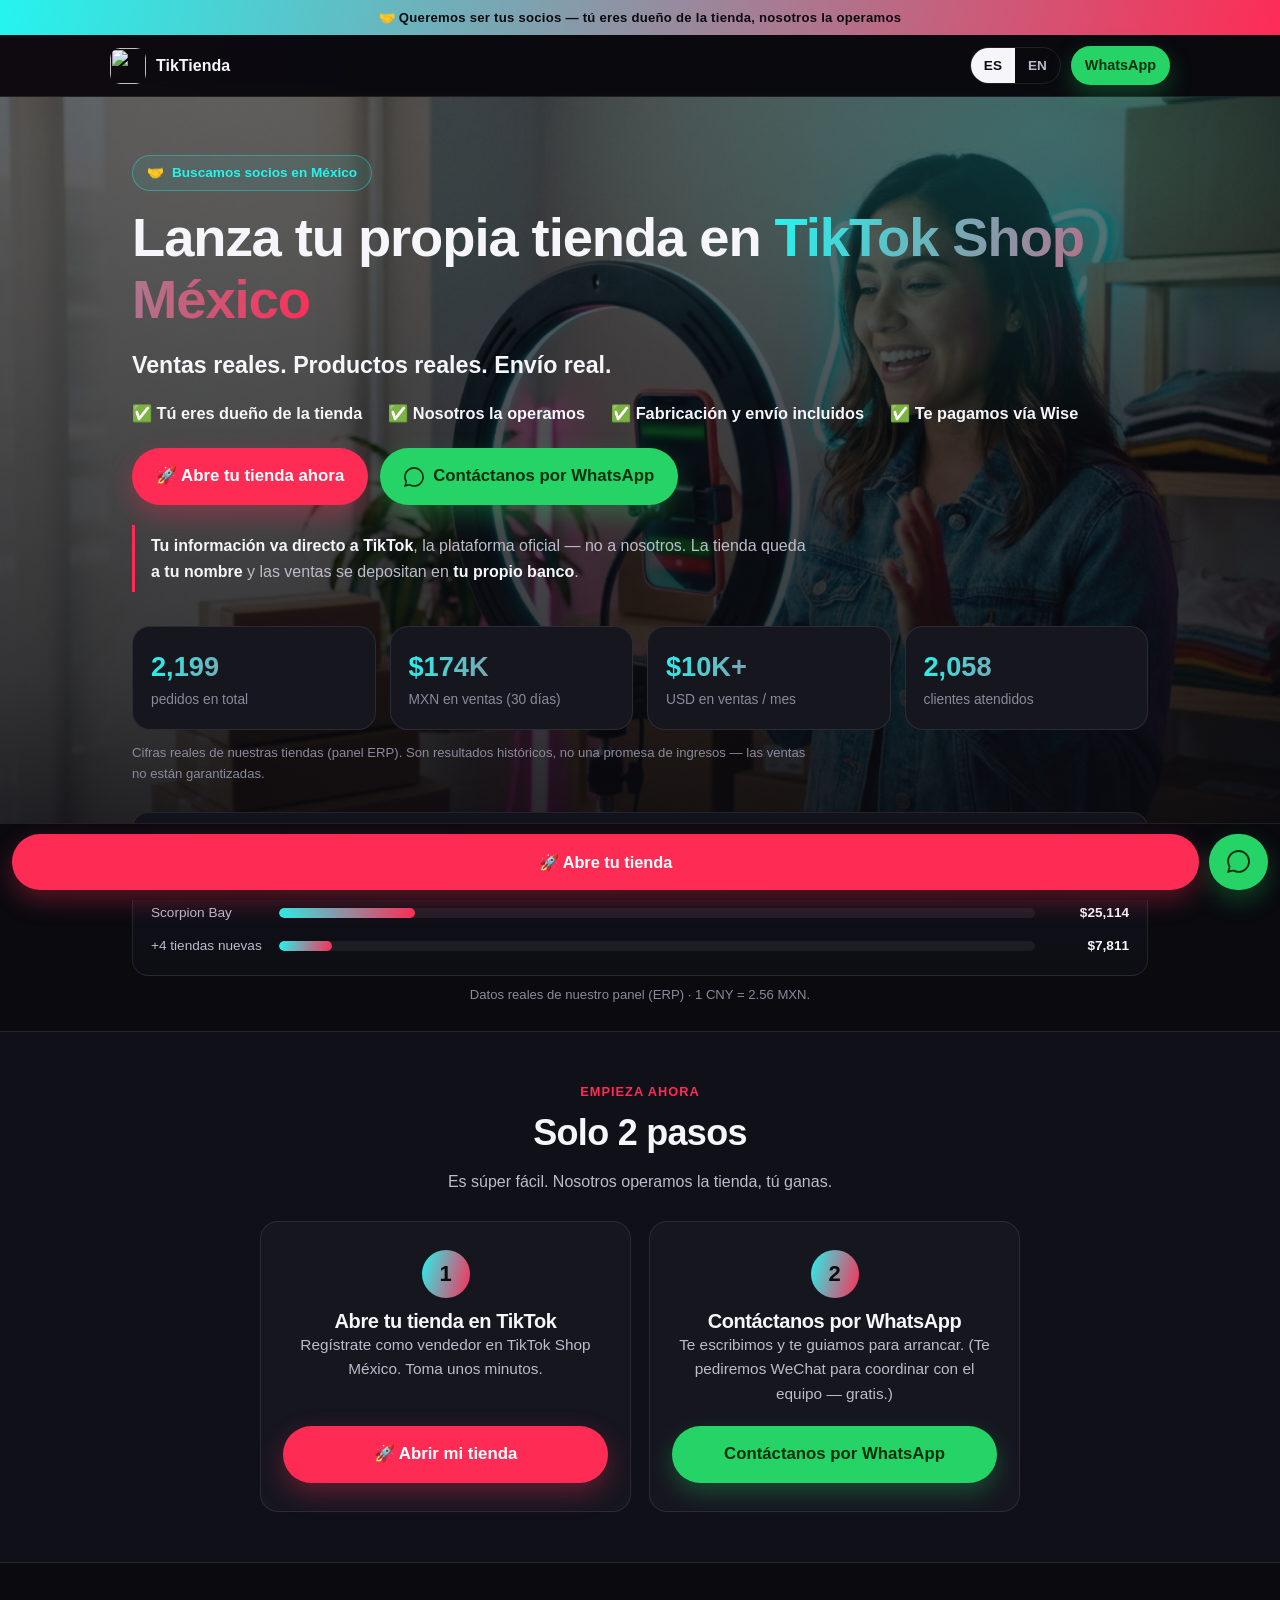
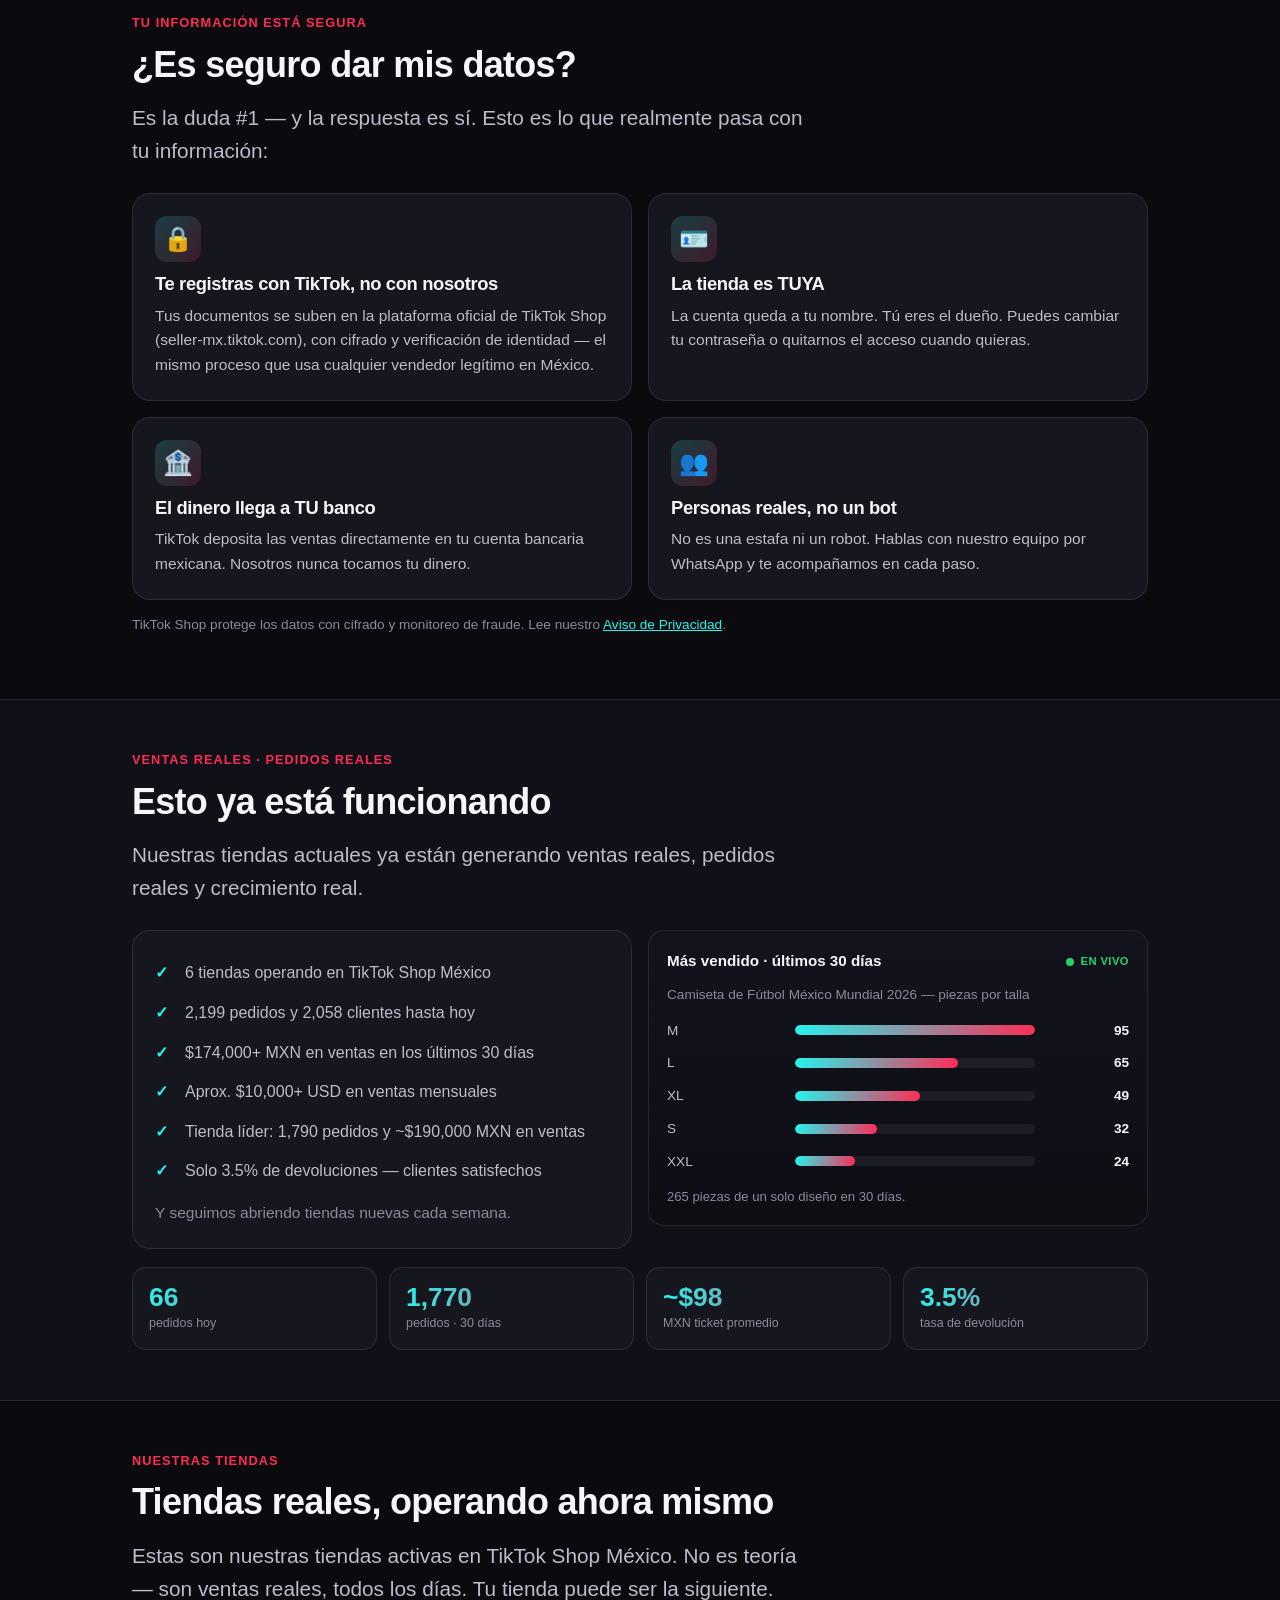
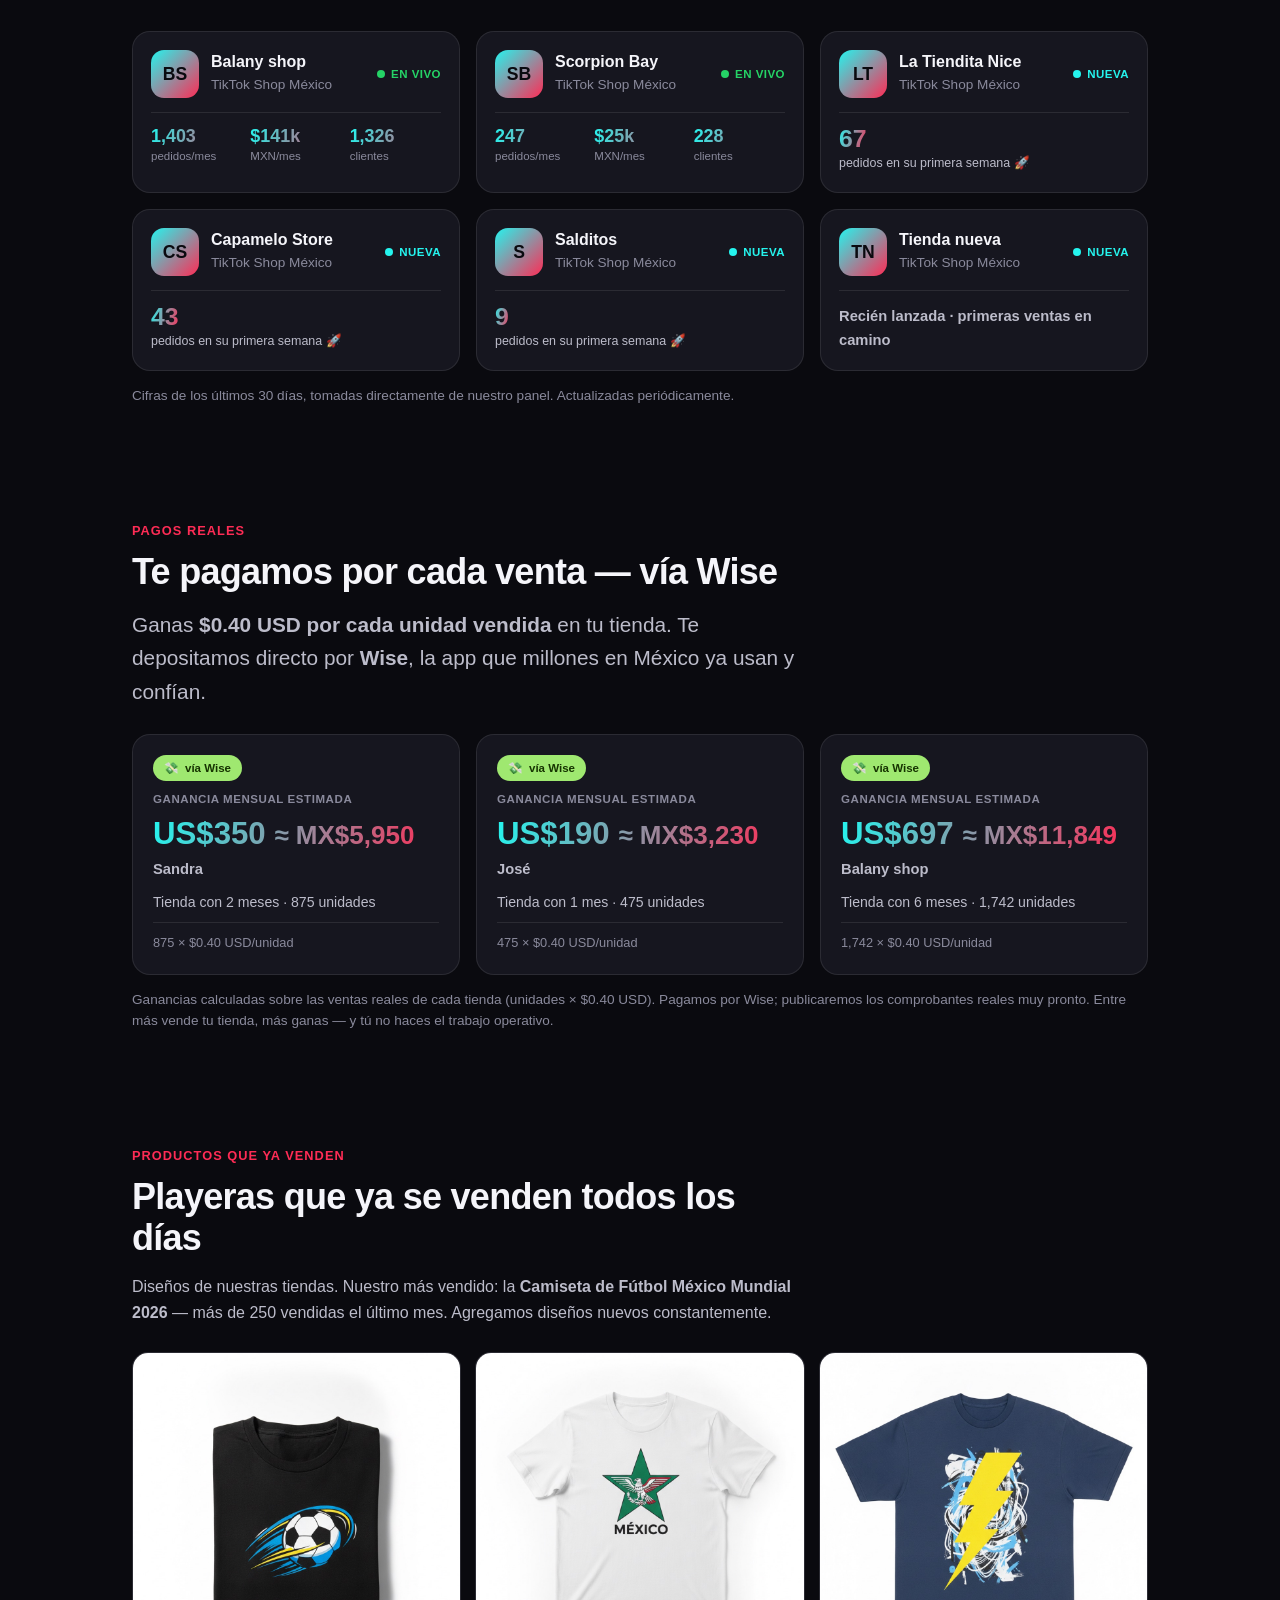
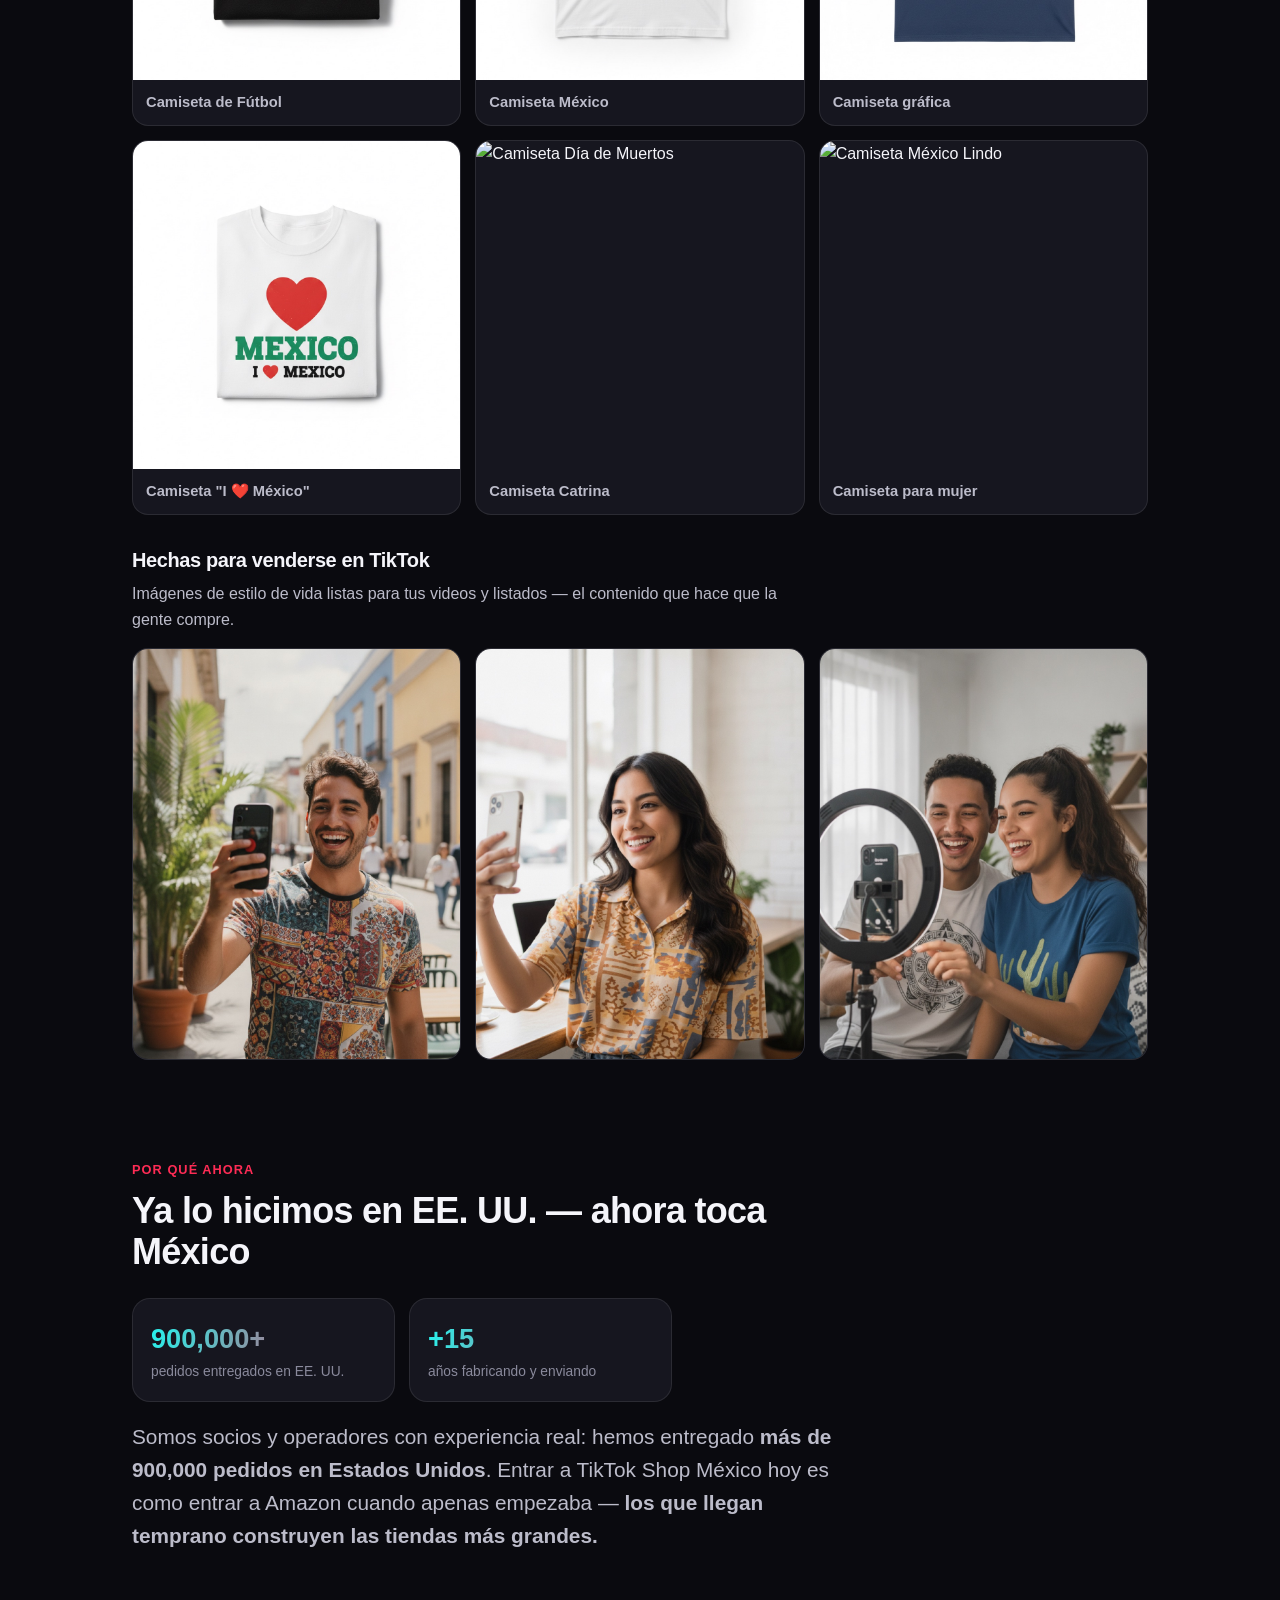
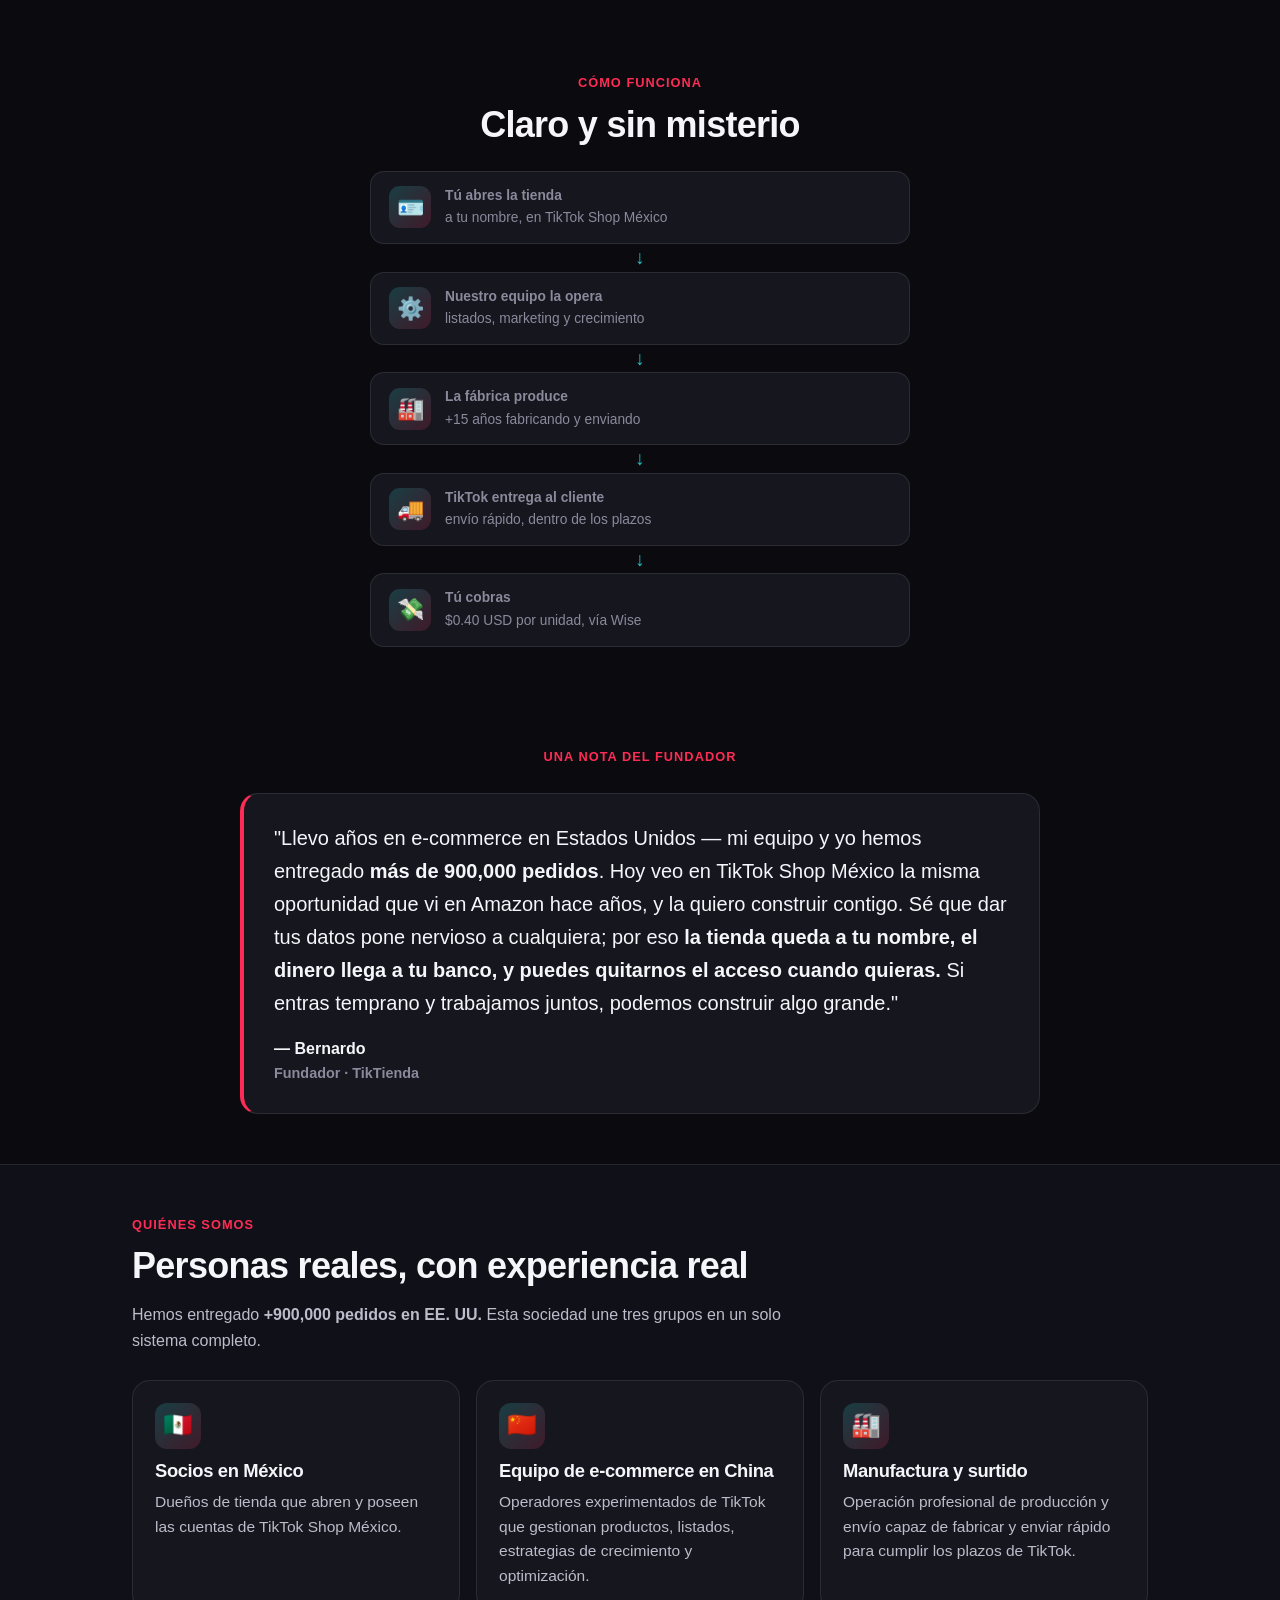
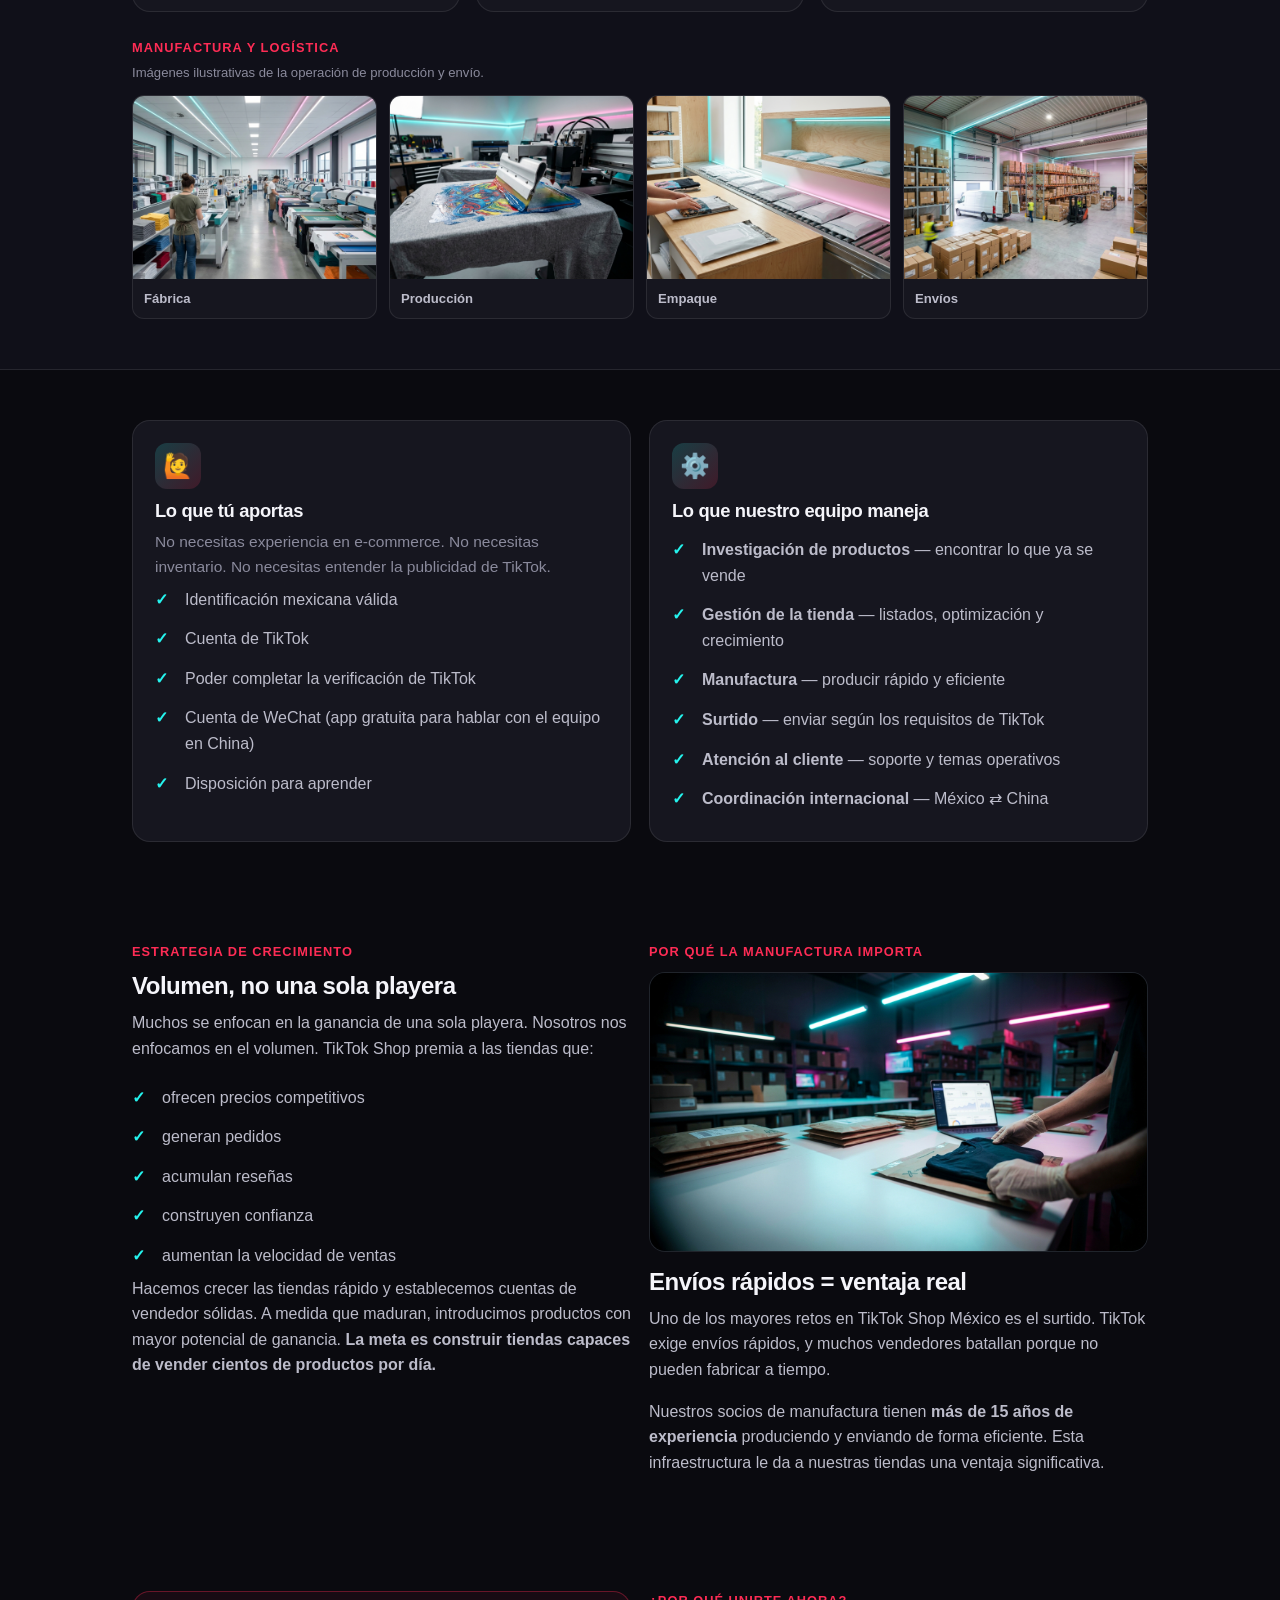
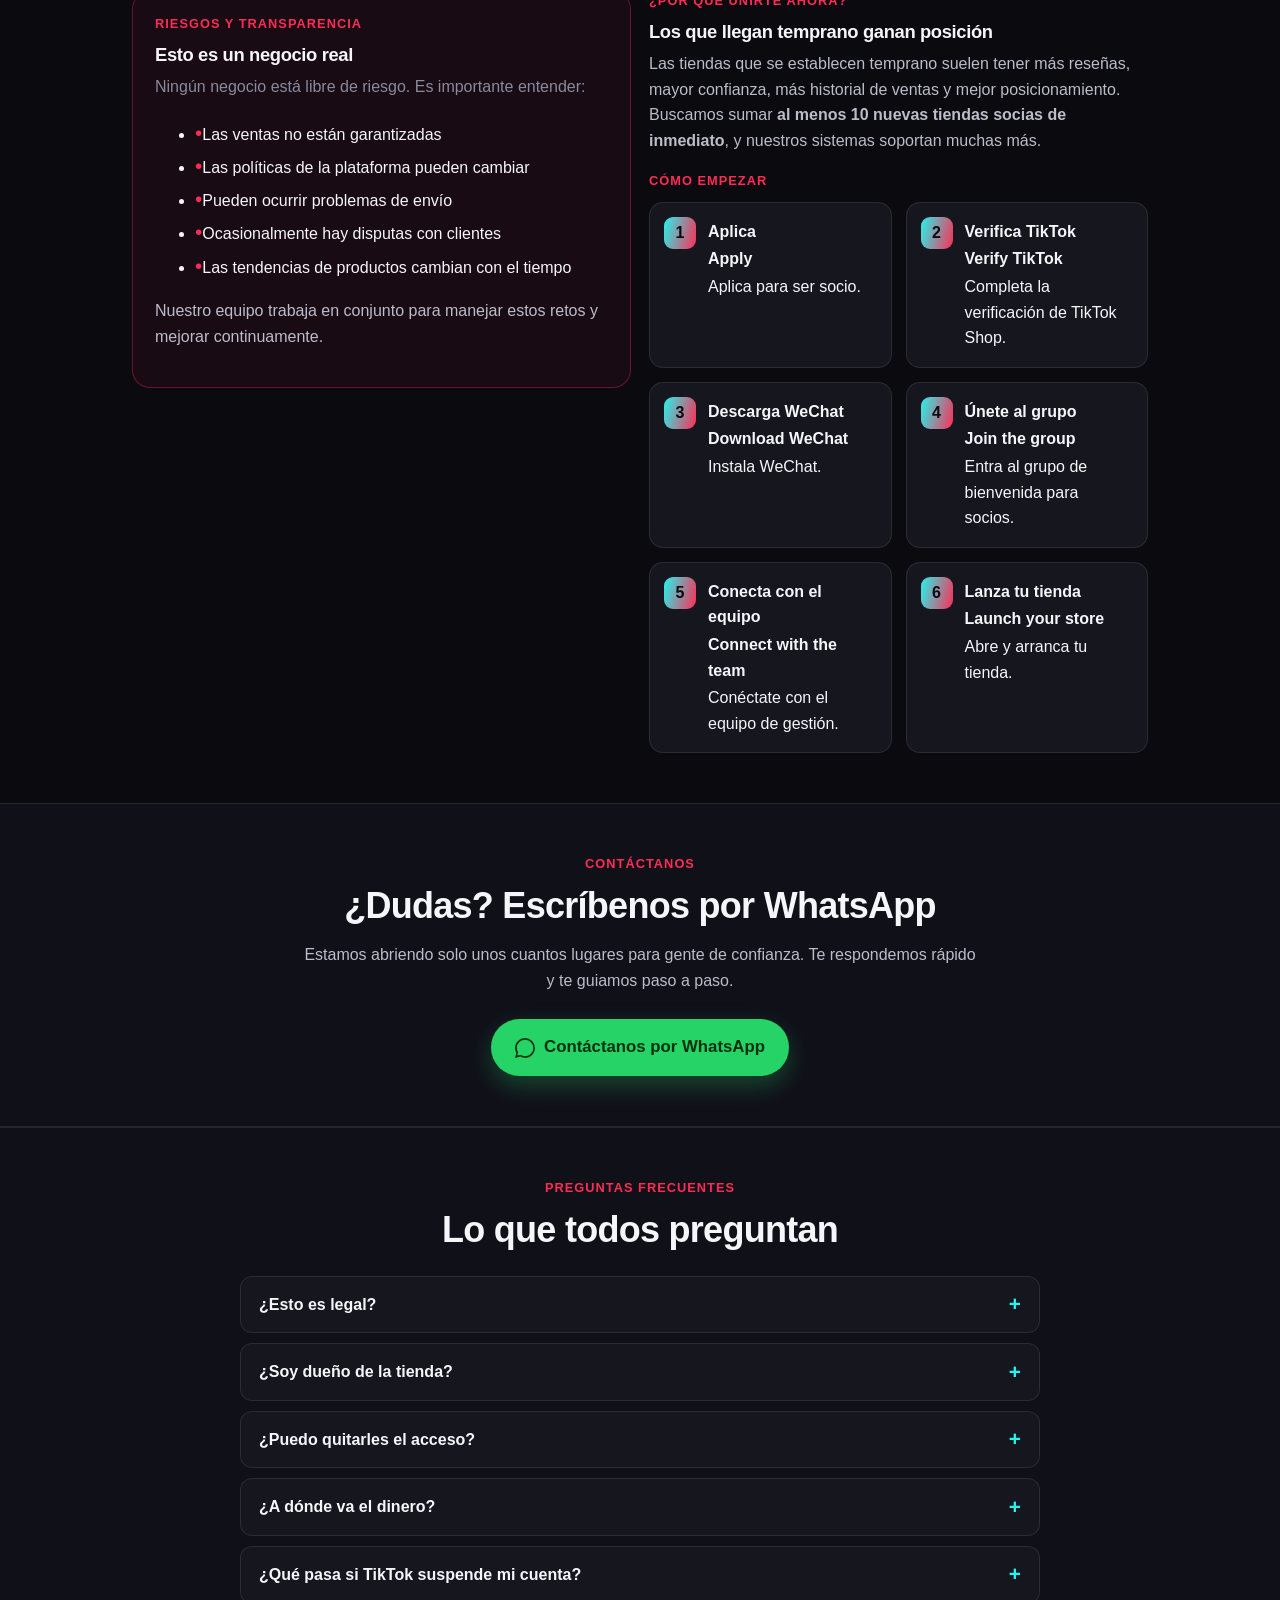
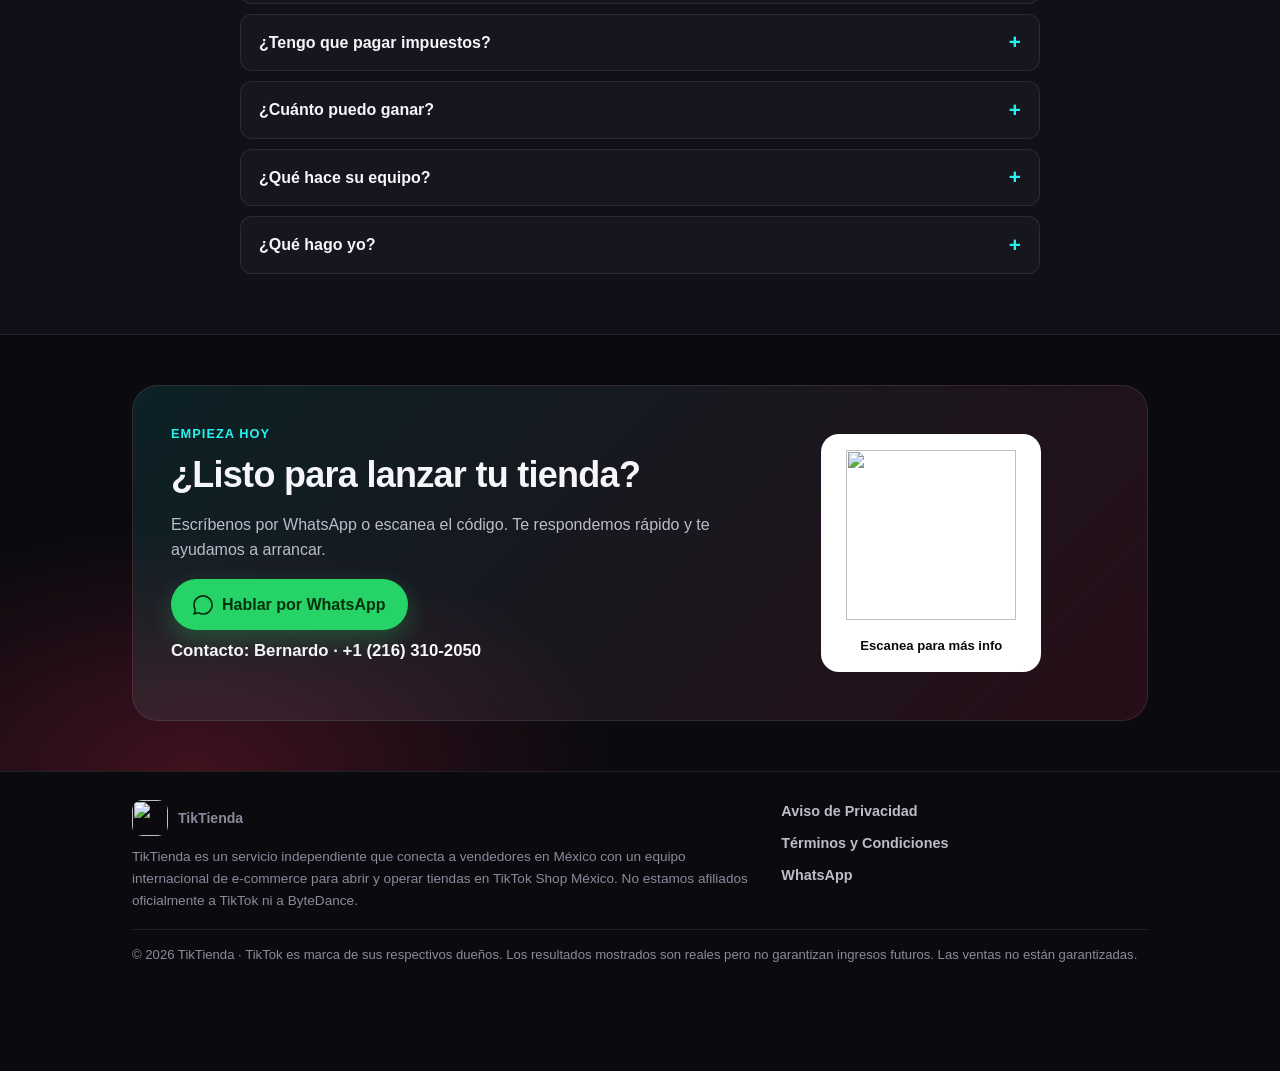
==== commit 41628411: "trust: add founder's note (signed, no photo needed); fix bilingual signature toggle Co-Authored-By: " ====
--- a/index.html
+++ b/index.html
@@ -306,6 +306,17 @@
   .proofgrid img{width:100%;display:block;aspect-ratio:4/3;object-fit:cover}
   .proofgrid figcaption{padding:9px 11px;font-size:.82rem;color:var(--ink-soft);font-weight:600}
 
+  /* ===== founder note ===== */
+  .founder{max-width:800px;margin:0 auto;background:var(--card);border:1px solid var(--line);border-left:4px solid var(--pink);border-radius:var(--radius);padding:28px 30px}
+  @media(max-width:600px){.founder{padding:22px 20px}}
+  .founder .q{font-size:clamp(1.05rem,2vw,1.25rem);line-height:1.65;color:var(--ink);margin:0}
+  .founder .sig{margin-top:16px;font-weight:800;color:var(--ink)}
+  .founder .sig span{font-weight:600;color:var(--ink-mute);font-size:.9rem}
+  .founder .sig span.lang-es{display:block}
+  .founder .sig span.lang-en{display:none}
+  body.en .founder .sig span.lang-es{display:none}
+  body.en .founder .sig span.lang-en{display:block}
+
   /* ===== PRINT: one-page bilingual flyer ===== */
   .flyer{display:none}
   @media print{
@@ -606,6 +617,20 @@
       <div class="flow-step"><div class="fi">🚚</div><div><b><span class="lang-es">TikTok entrega al cliente</span><span class="lang-en">TikTok delivers to the customer</span></b><span><span class="lang-es">envío rápido, dentro de los plazos</span><span class="lang-en">fast shipping, on time</span></span></div></div>
       <div class="flow-arrow">↓</div>
       <div class="flow-step"><div class="fi">💸</div><div><b><span class="lang-es">Tú cobras</span><span class="lang-en">You get paid</span></b><span><span class="lang-es">$0.40 USD por unidad, vía Wise</span><span class="lang-en">$0.40 USD per unit, via Wise</span></span></div></div>
+    </div>
+  </div>
+</section>
+
+<!-- ===================== FOUNDER NOTE ===================== -->
+<section id="nota">
+  <div class="wrap">
+    <div class="section-head" style="text-align:center;margin-left:auto;margin-right:auto">
+      <div class="kicker"><span class="lang-es">Una nota del fundador</span><span class="lang-en">A note from the founder</span></div>
+    </div>
+    <div class="founder">
+      <p class="q lang-es">"Llevo años en e-commerce en Estados Unidos — mi equipo y yo hemos entregado <strong>más de 900,000 pedidos</strong>. Hoy veo en TikTok Shop México la misma oportunidad que vi en Amazon hace años, y la quiero construir contigo. Sé que dar tus datos pone nervioso a cualquiera; por eso <strong>la tienda queda a tu nombre, el dinero llega a tu banco, y puedes quitarnos el acceso cuando quieras.</strong> Si entras temprano y trabajamos juntos, podemos construir algo grande."</p>
+      <p class="q lang-en">"I've spent years in e-commerce in the United States — my team and I have delivered <strong>over 900,000 orders</strong>. Today I see in TikTok Shop Mexico the same opportunity I saw in Amazon years ago, and I want to build it with you. I know handing over your information makes anyone nervous; that's why <strong>the store stays in your name, the money goes to your bank, and you can remove our access whenever you want.</strong> Get in early, work with us, and we can build something big."</p>
+      <div class="sig">— Bernardo <span class="lang-es">Fundador · TikTienda</span><span class="lang-en">Founder · TikTienda</span></div>
     </div>
   </div>
 </section>
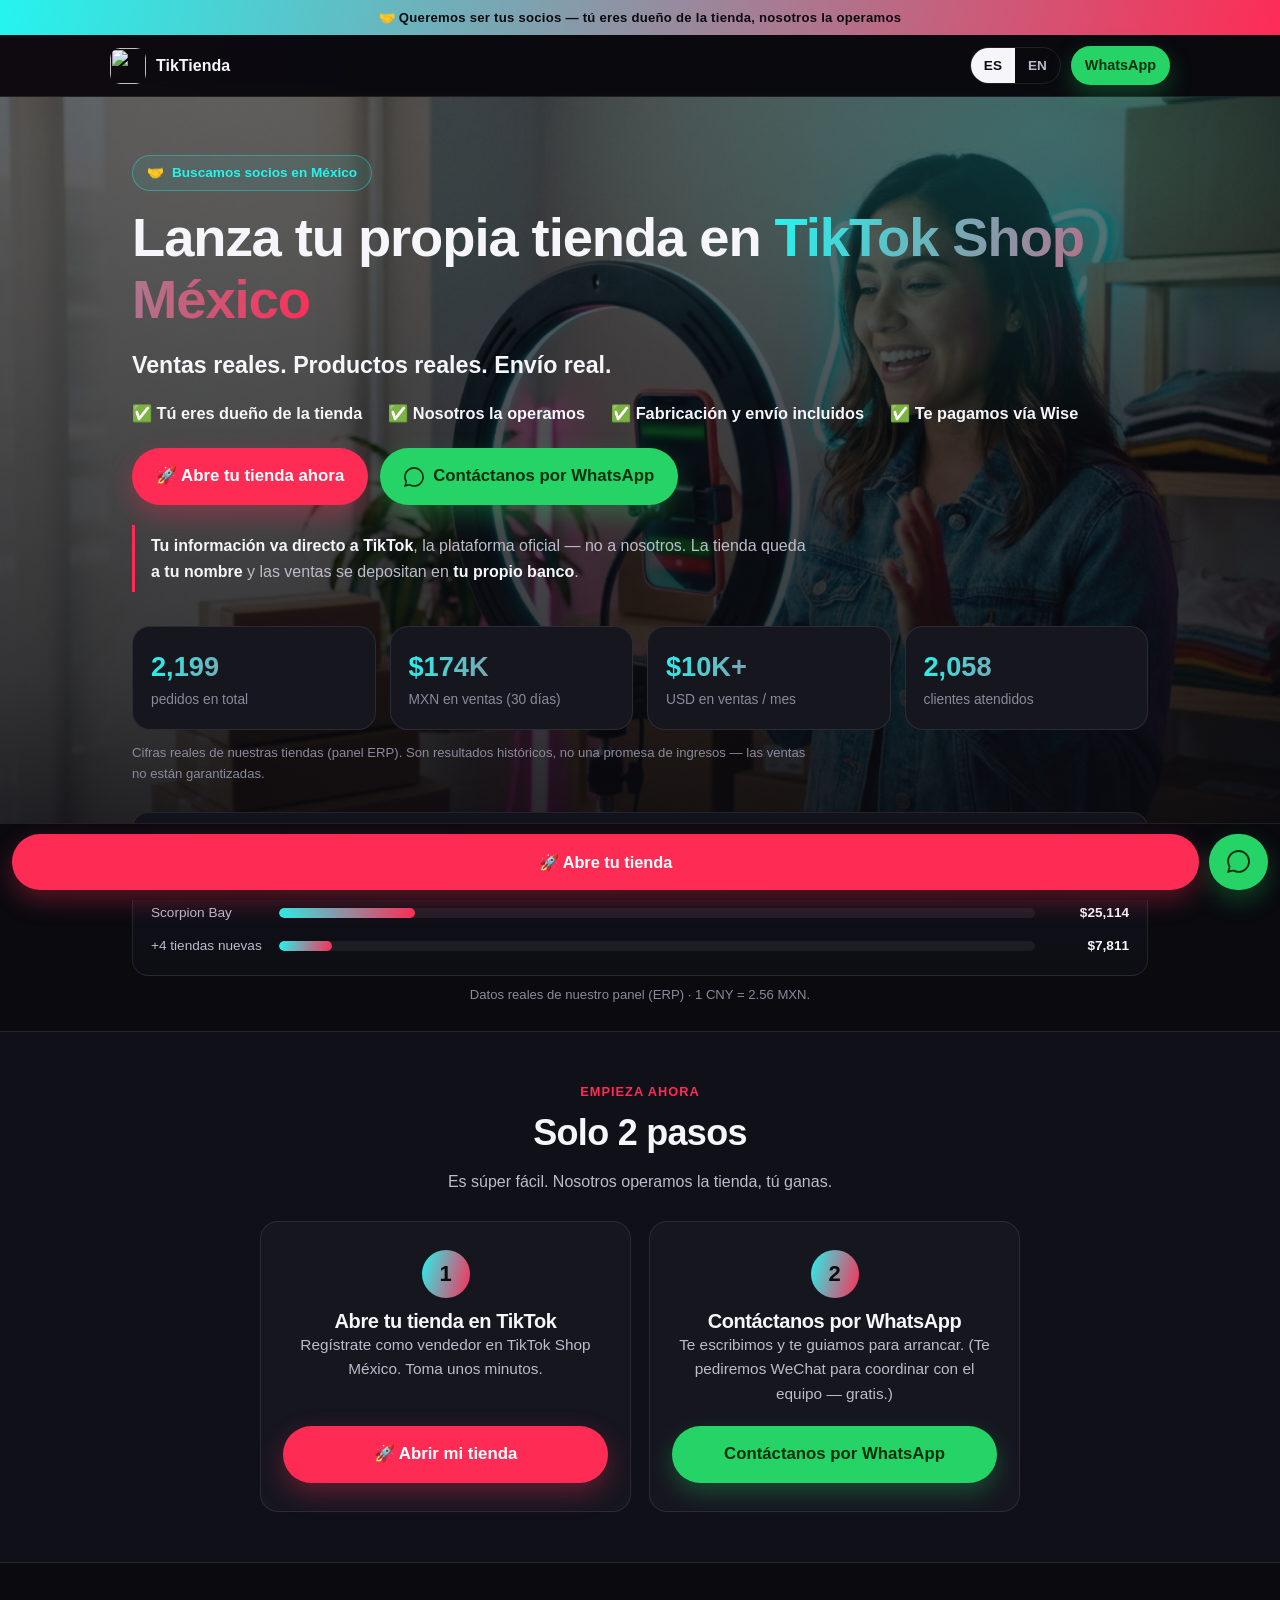
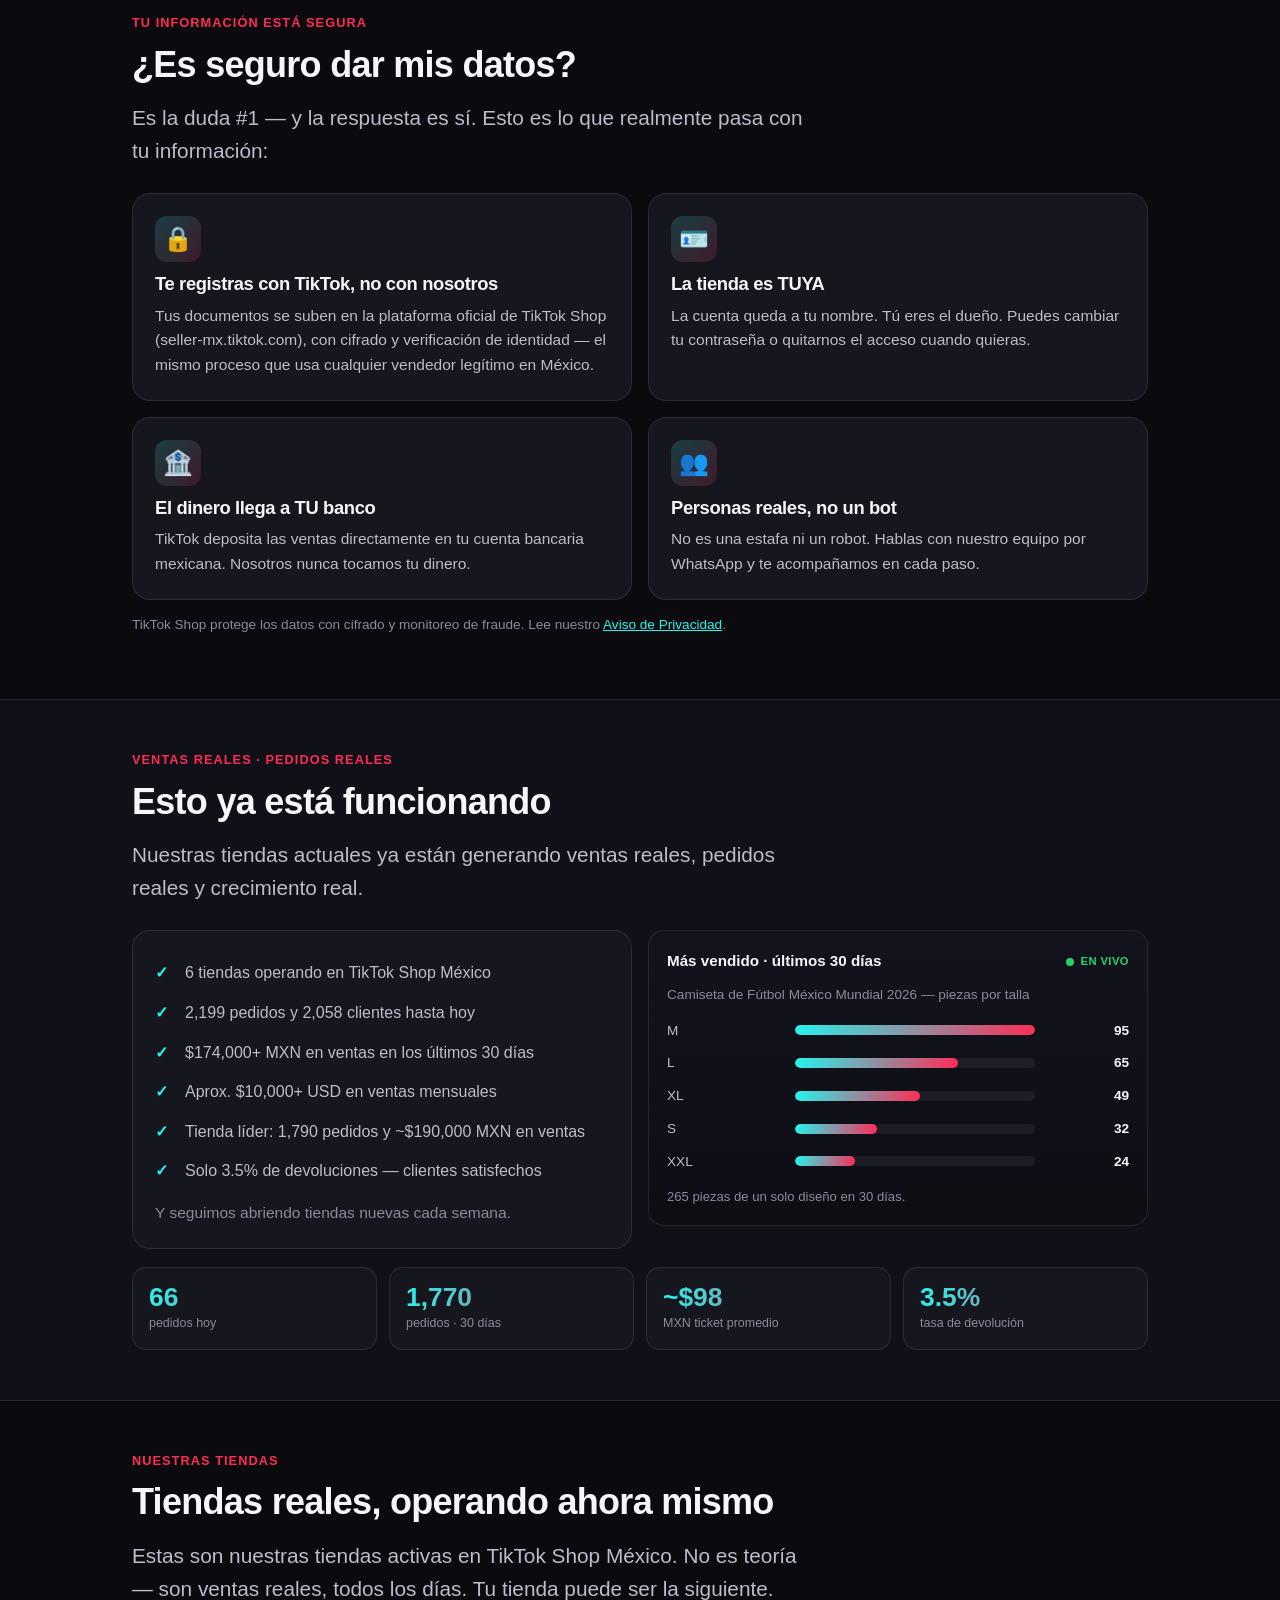
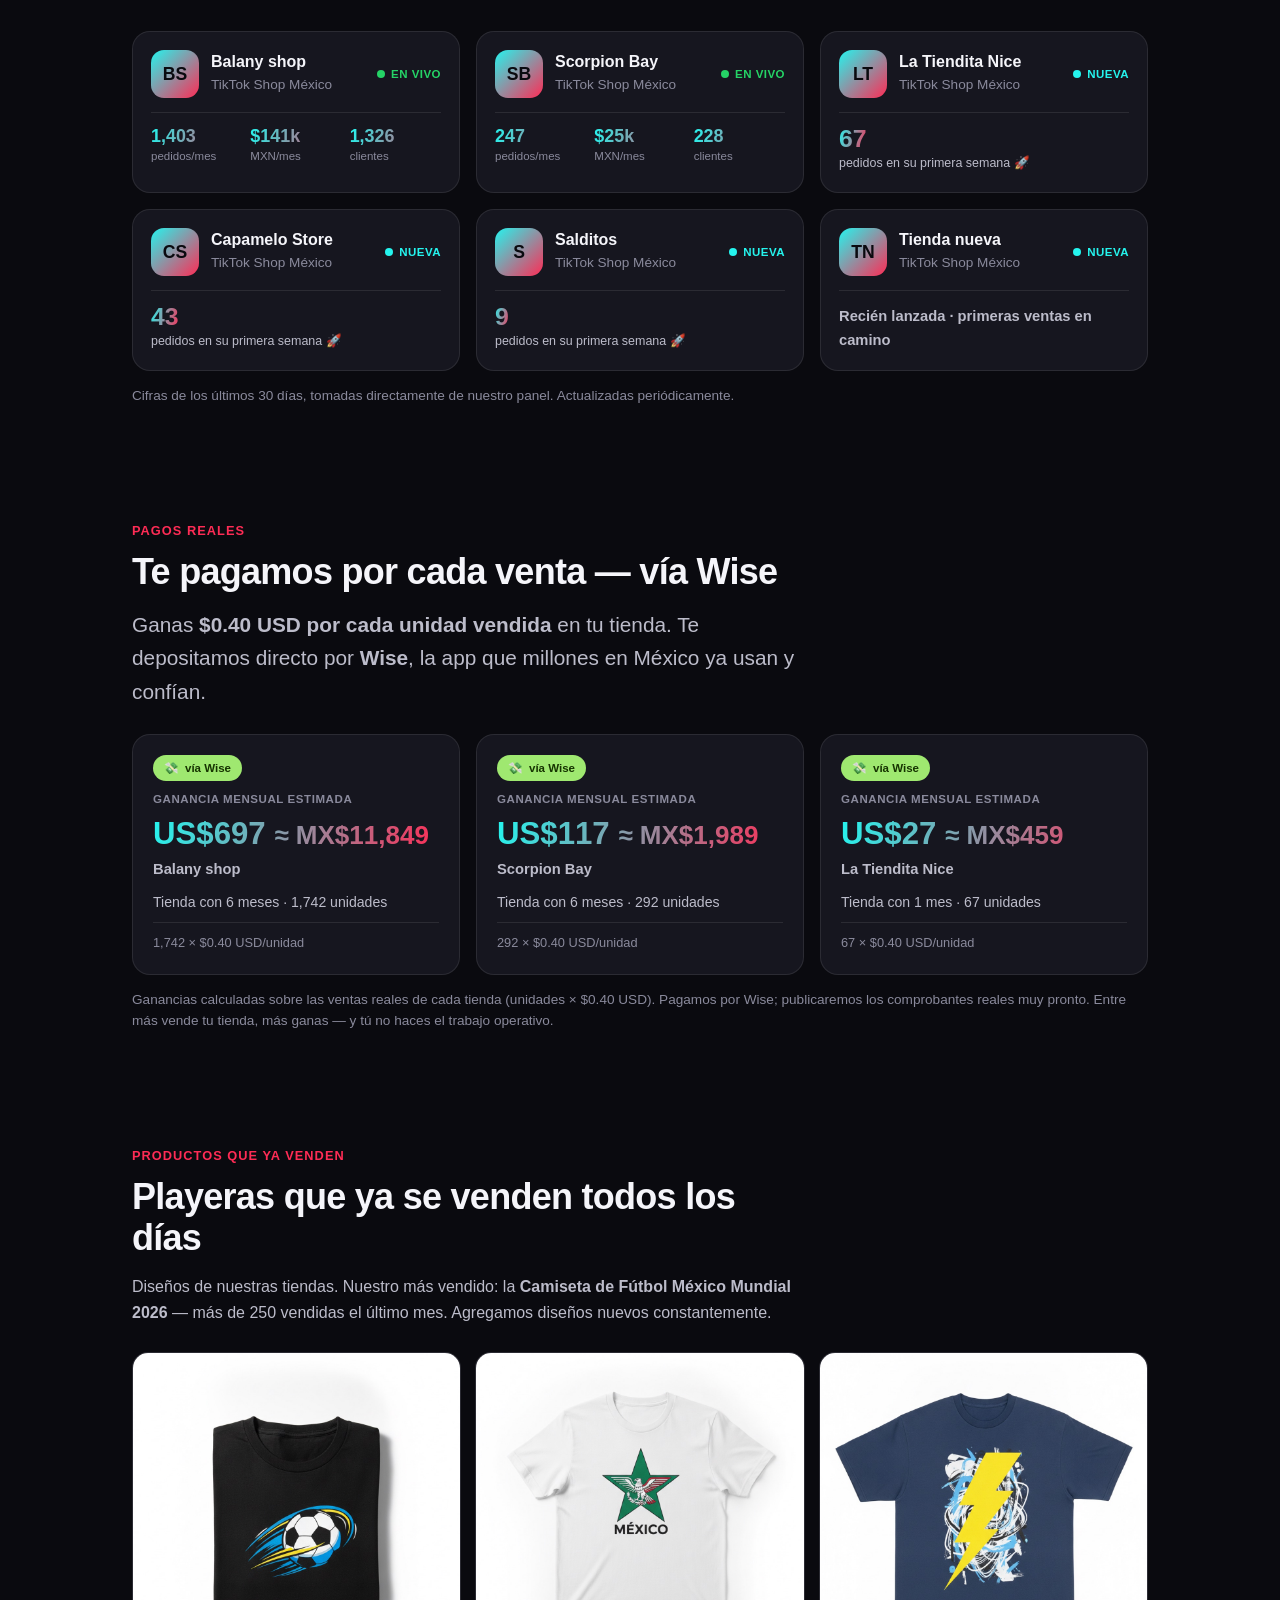
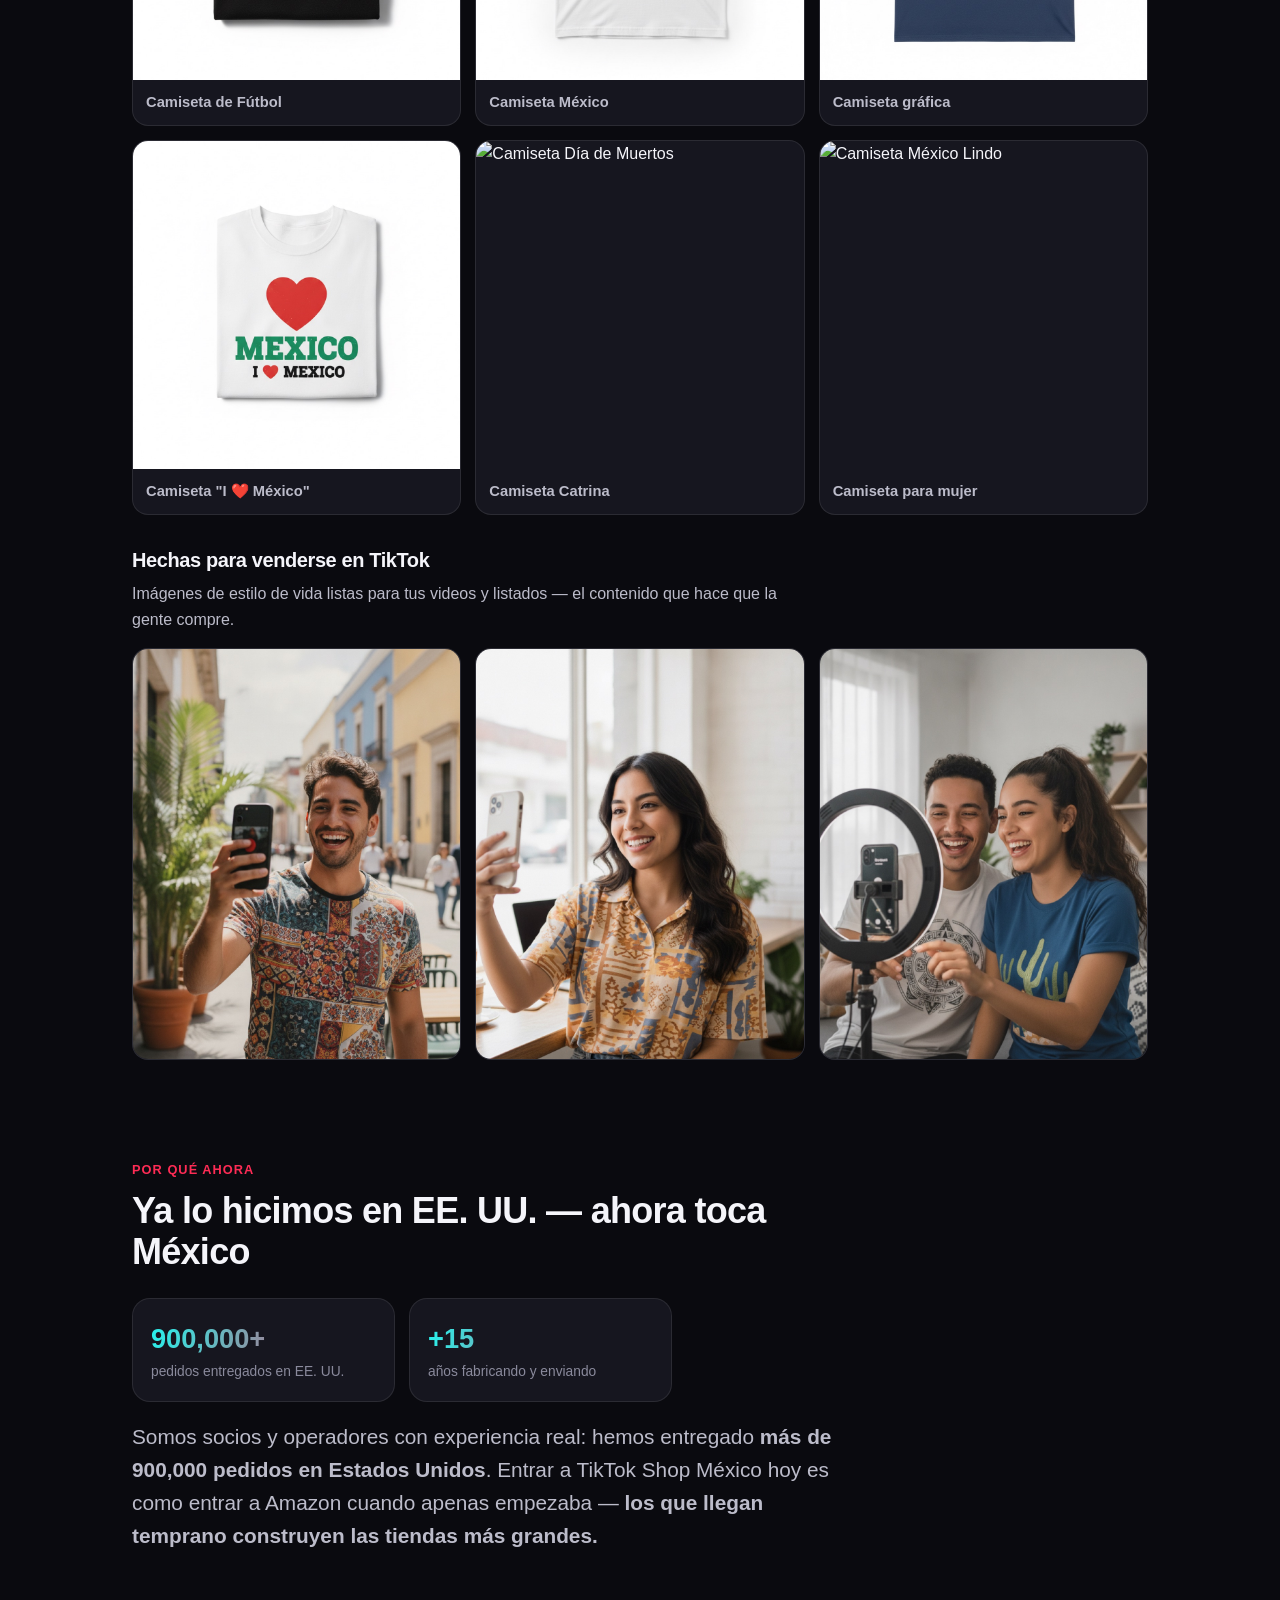
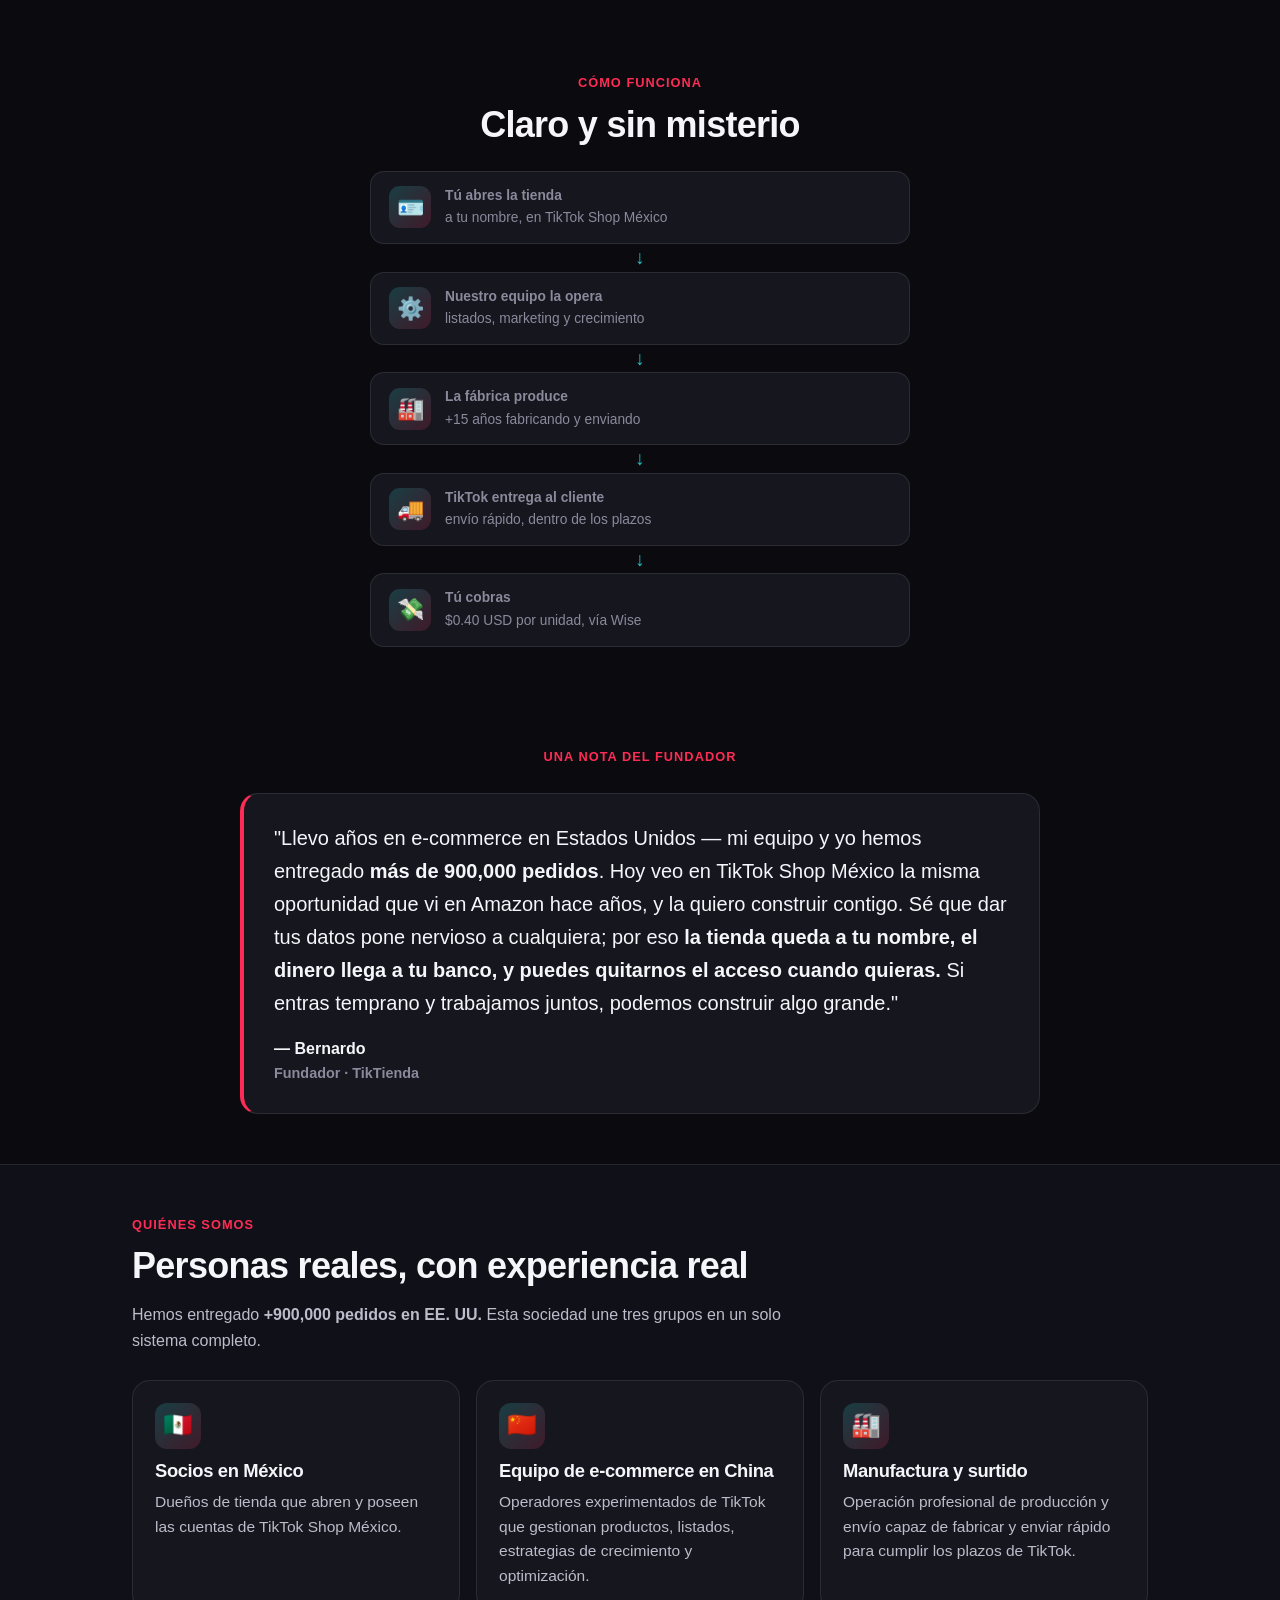
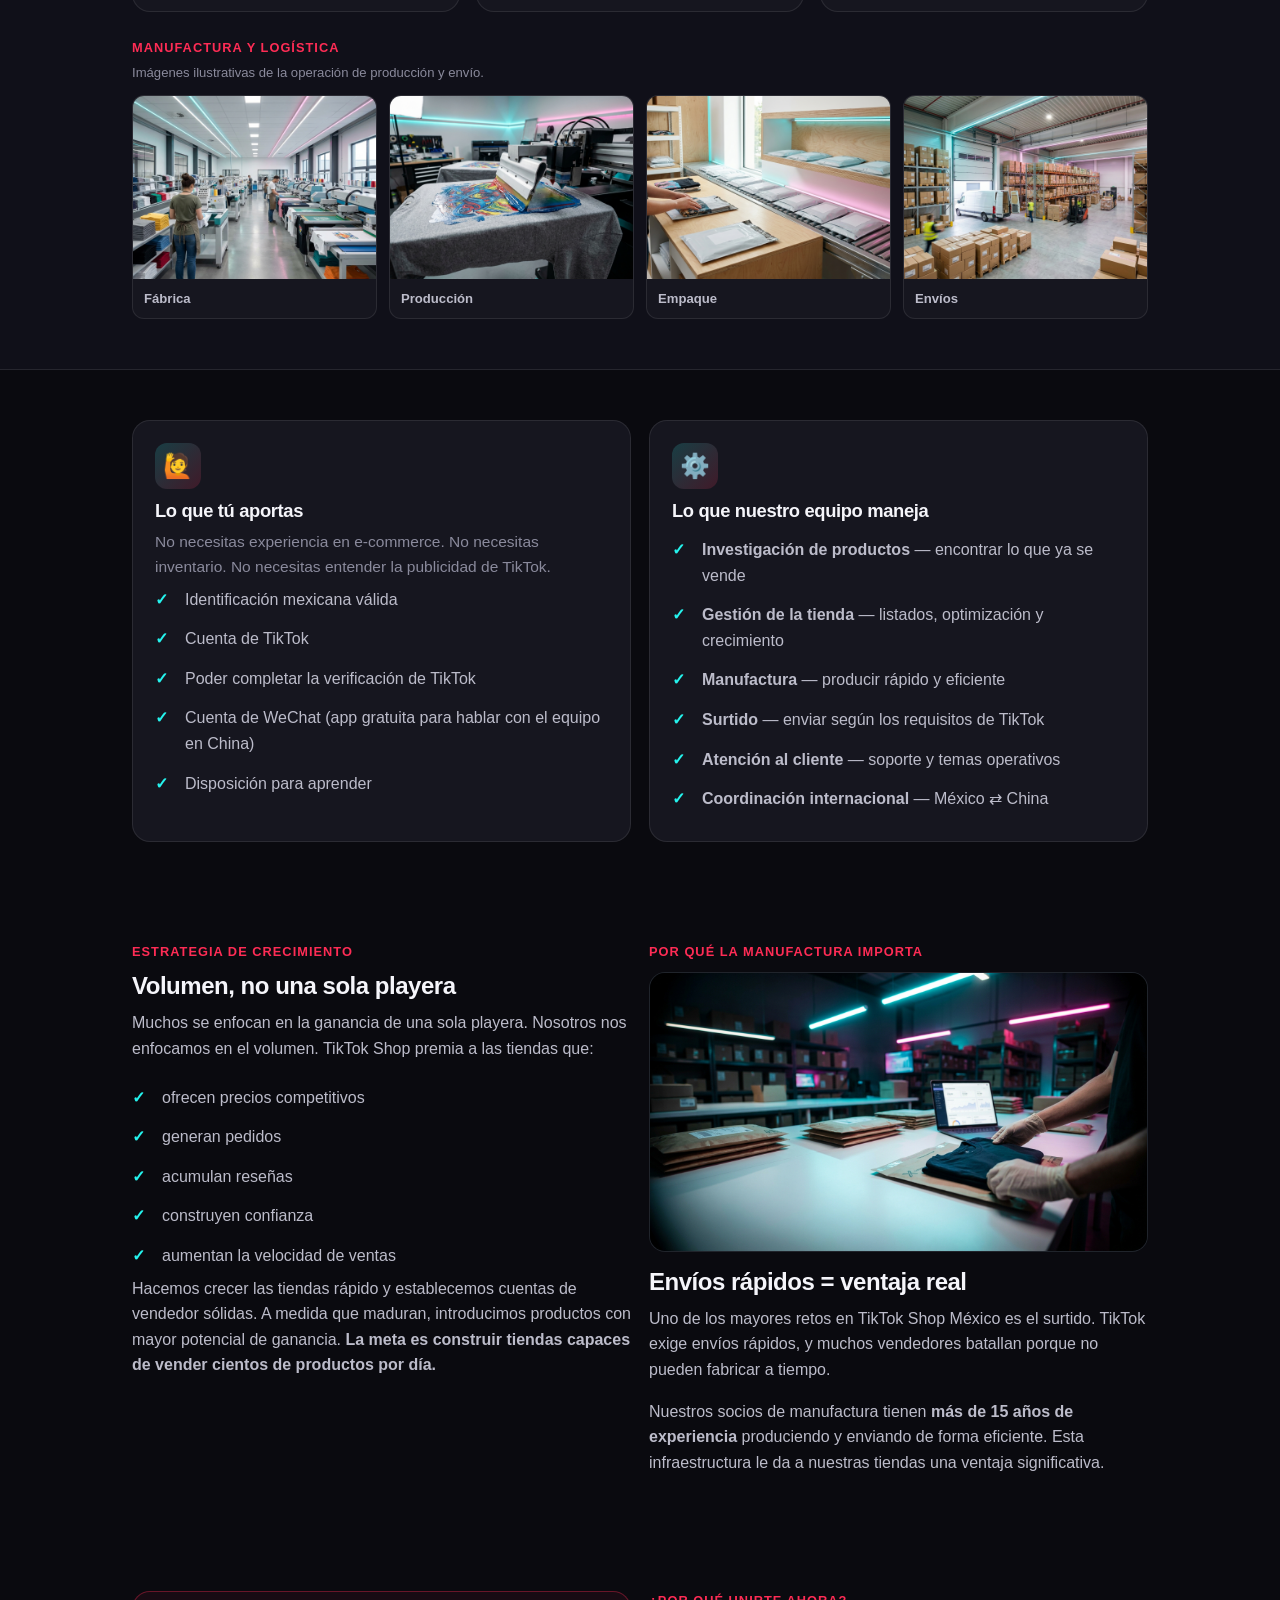
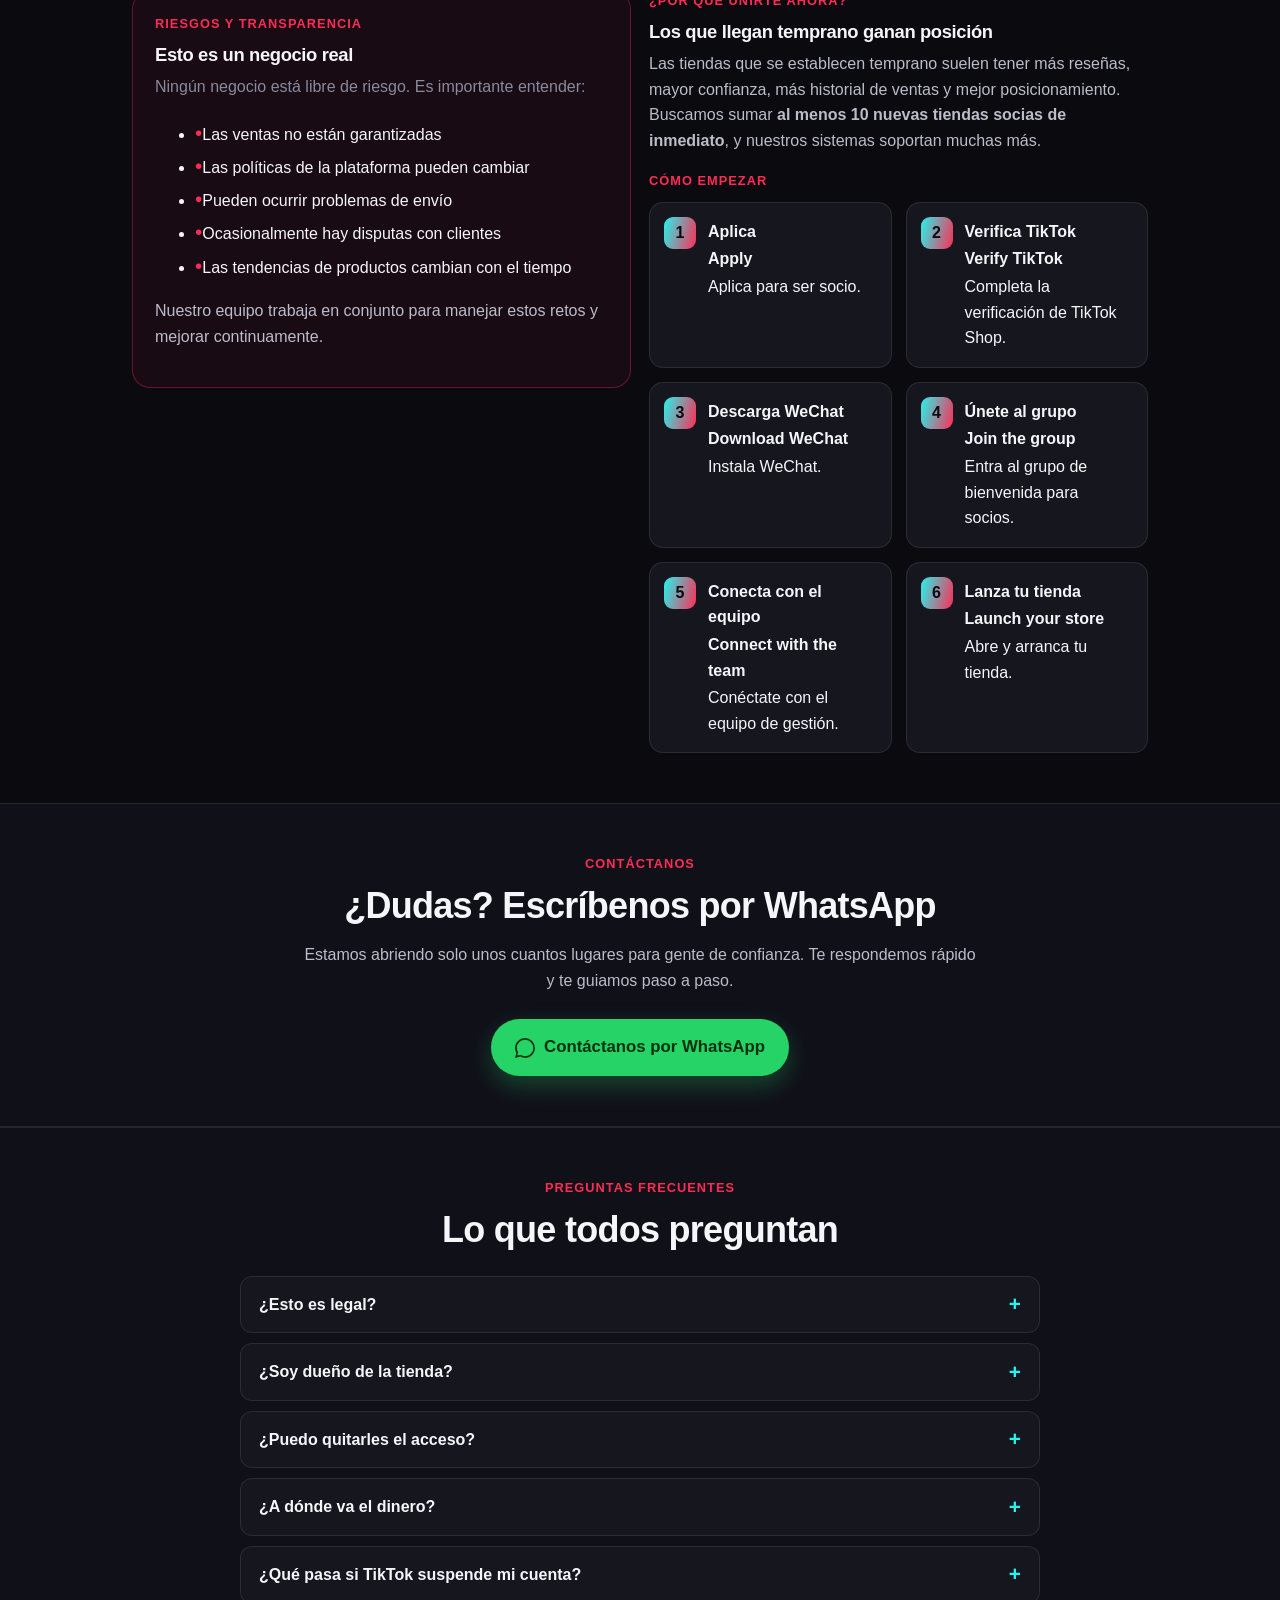
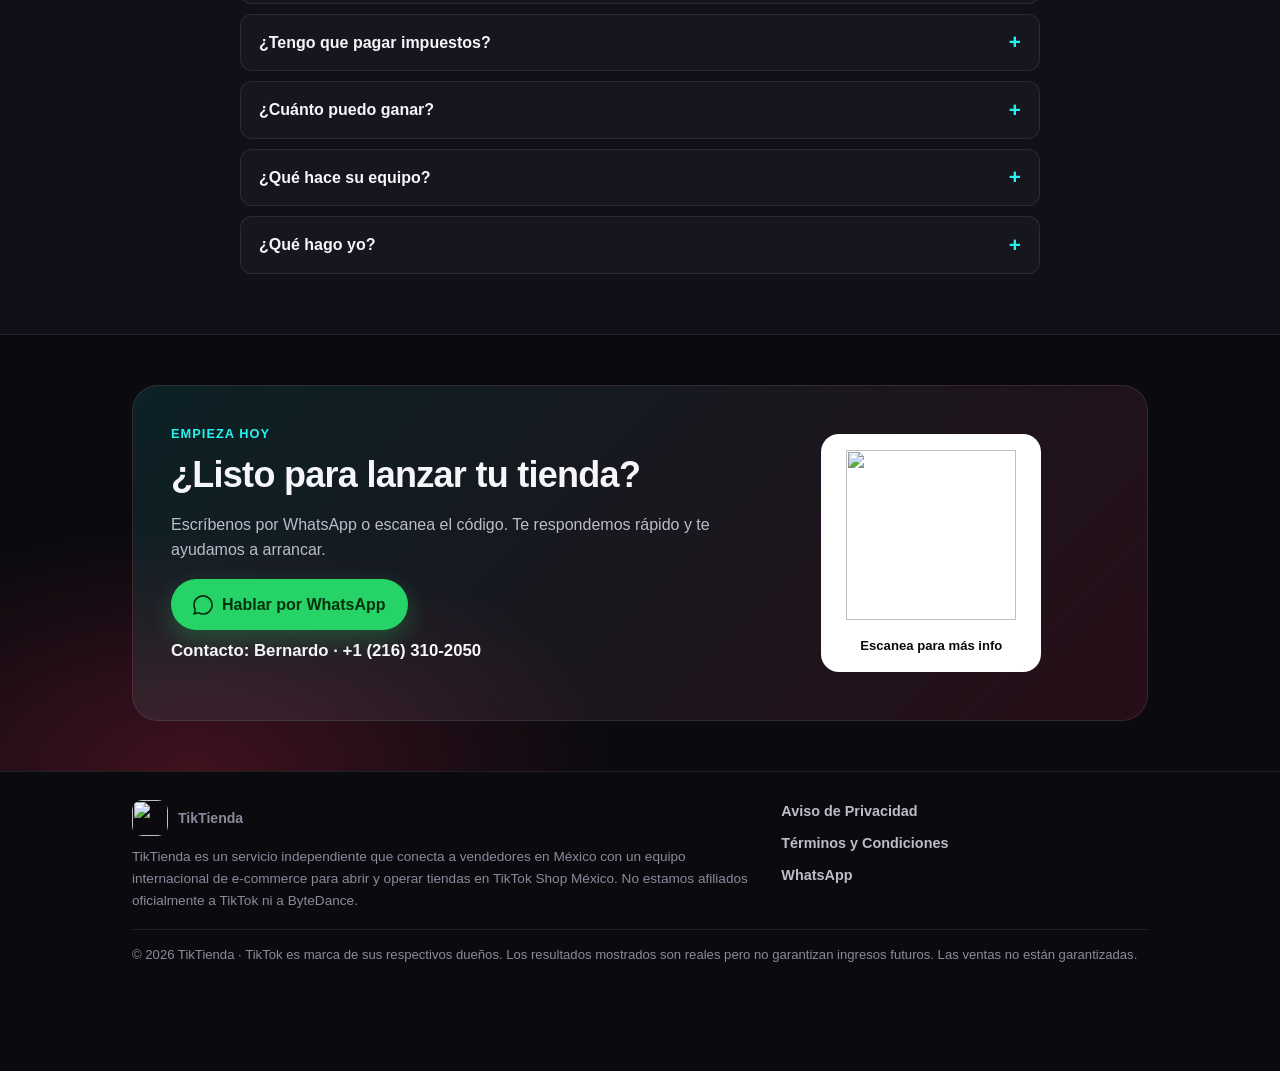
==== commit 4f709613: "integrity: reground payout estimates to real store units x $0.40 (remove invented names/amounts) Co-" ====
--- a/index.html
+++ b/index.html
@@ -988,9 +988,9 @@
      captura, se muestra la tarjeta con el monto. (usd × ~17 = mxn)
      ============================================================ */
   payouts: [
-    { owner:"Sandra",      months:2, units:875,  usd:350, mxn:5950,  shot:"" },
-    { owner:"José",        months:1, units:475,  usd:190, mxn:3230,  shot:"" },
-    { owner:"Balany shop", months:6, units:1742, usd:697, mxn:11849, shot:"" }
+    { owner:"Balany shop",      months:6, units:1742, usd:697, mxn:11849, shot:"" },
+    { owner:"Scorpion Bay",     months:6, units:292,  usd:117, mxn:1989,  shot:"" },
+    { owner:"La Tiendita Nice", months:1, units:67,   usd:27,  mxn:459,   shot:"" }
   ]
 };
 /* ============================================================ */
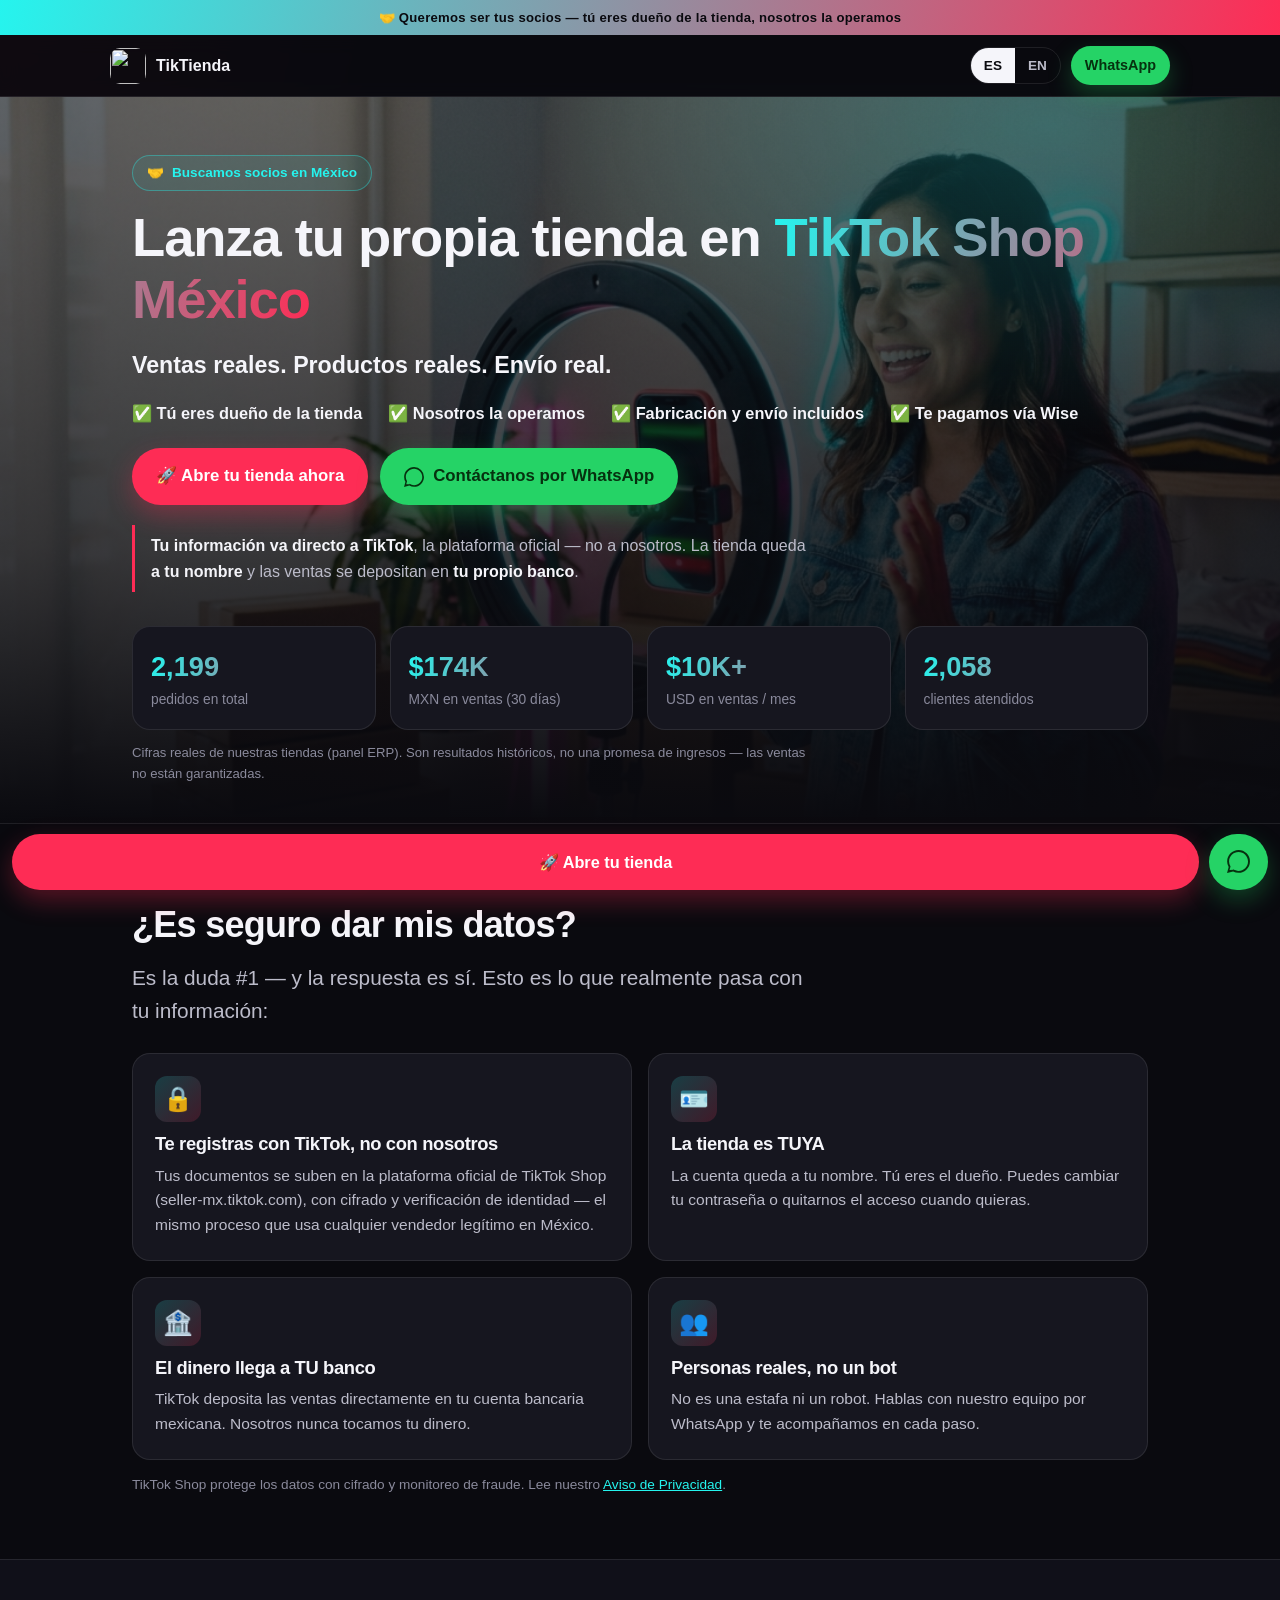
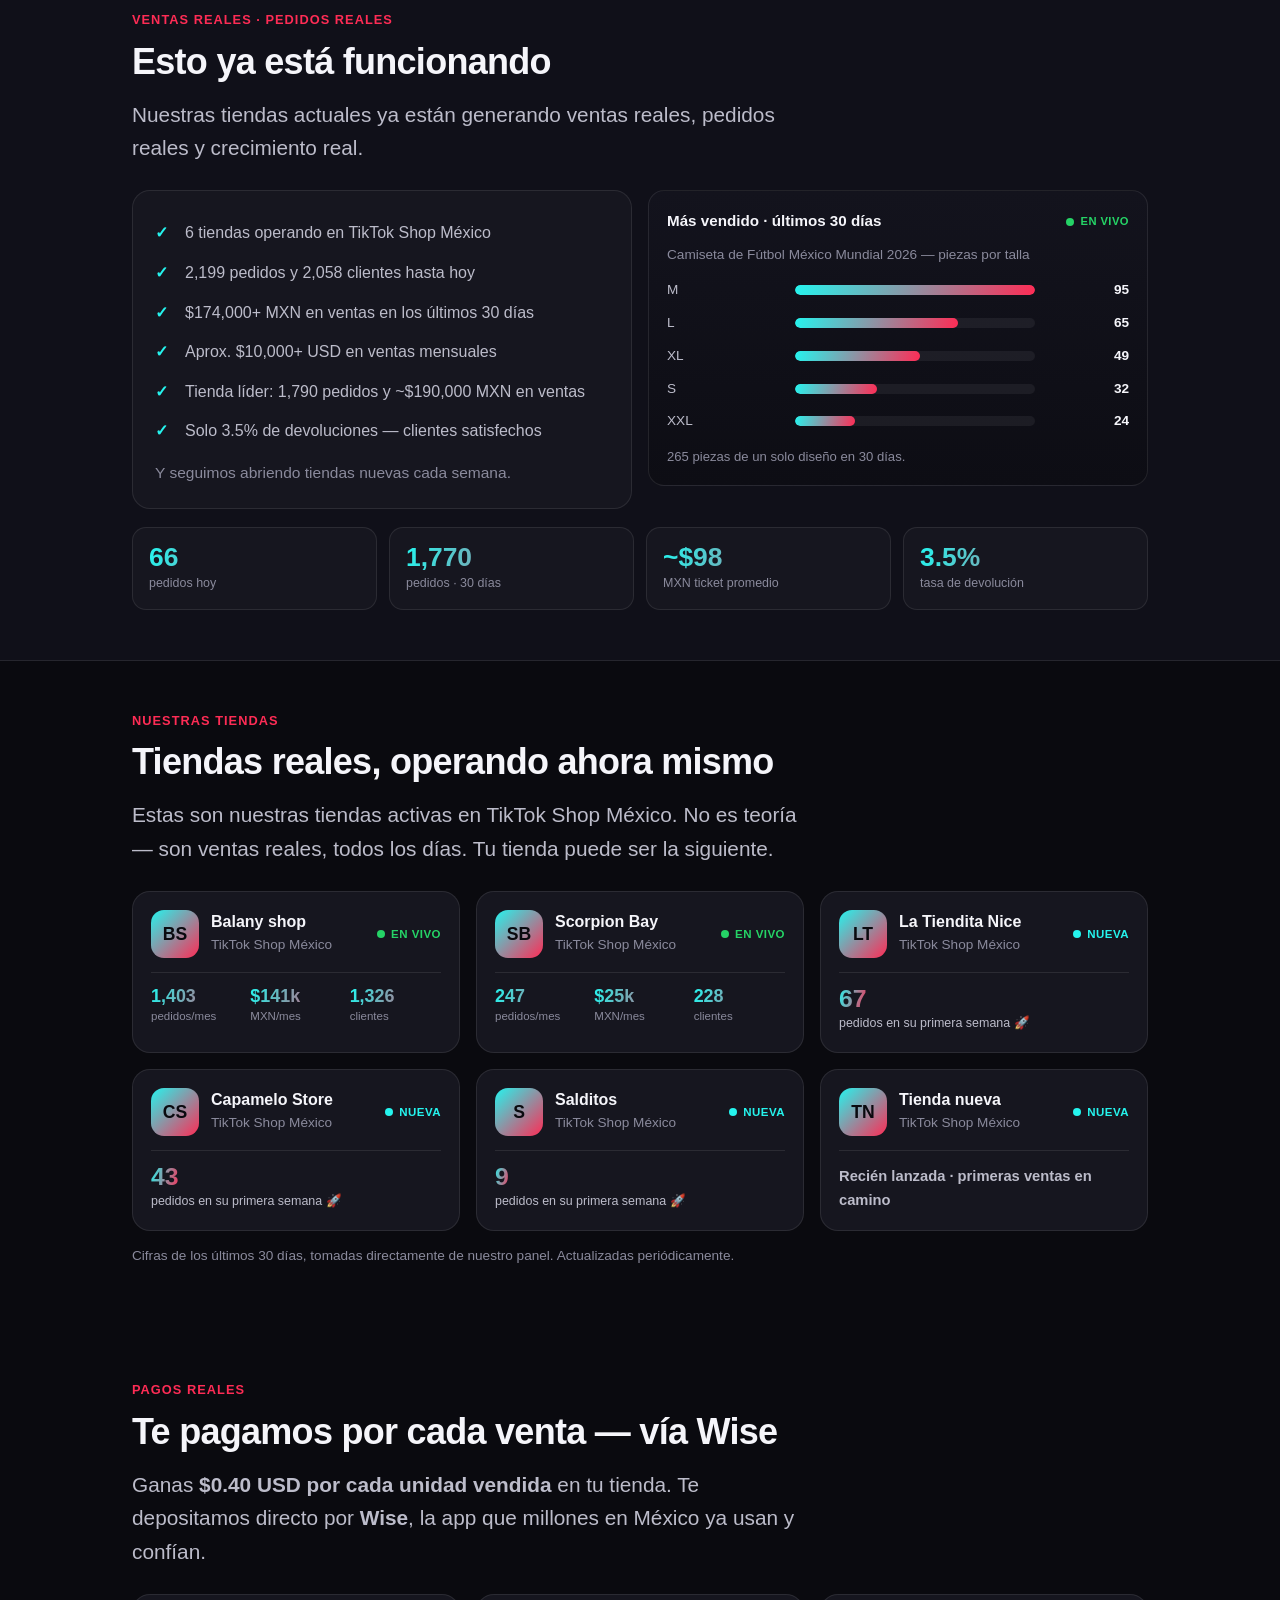
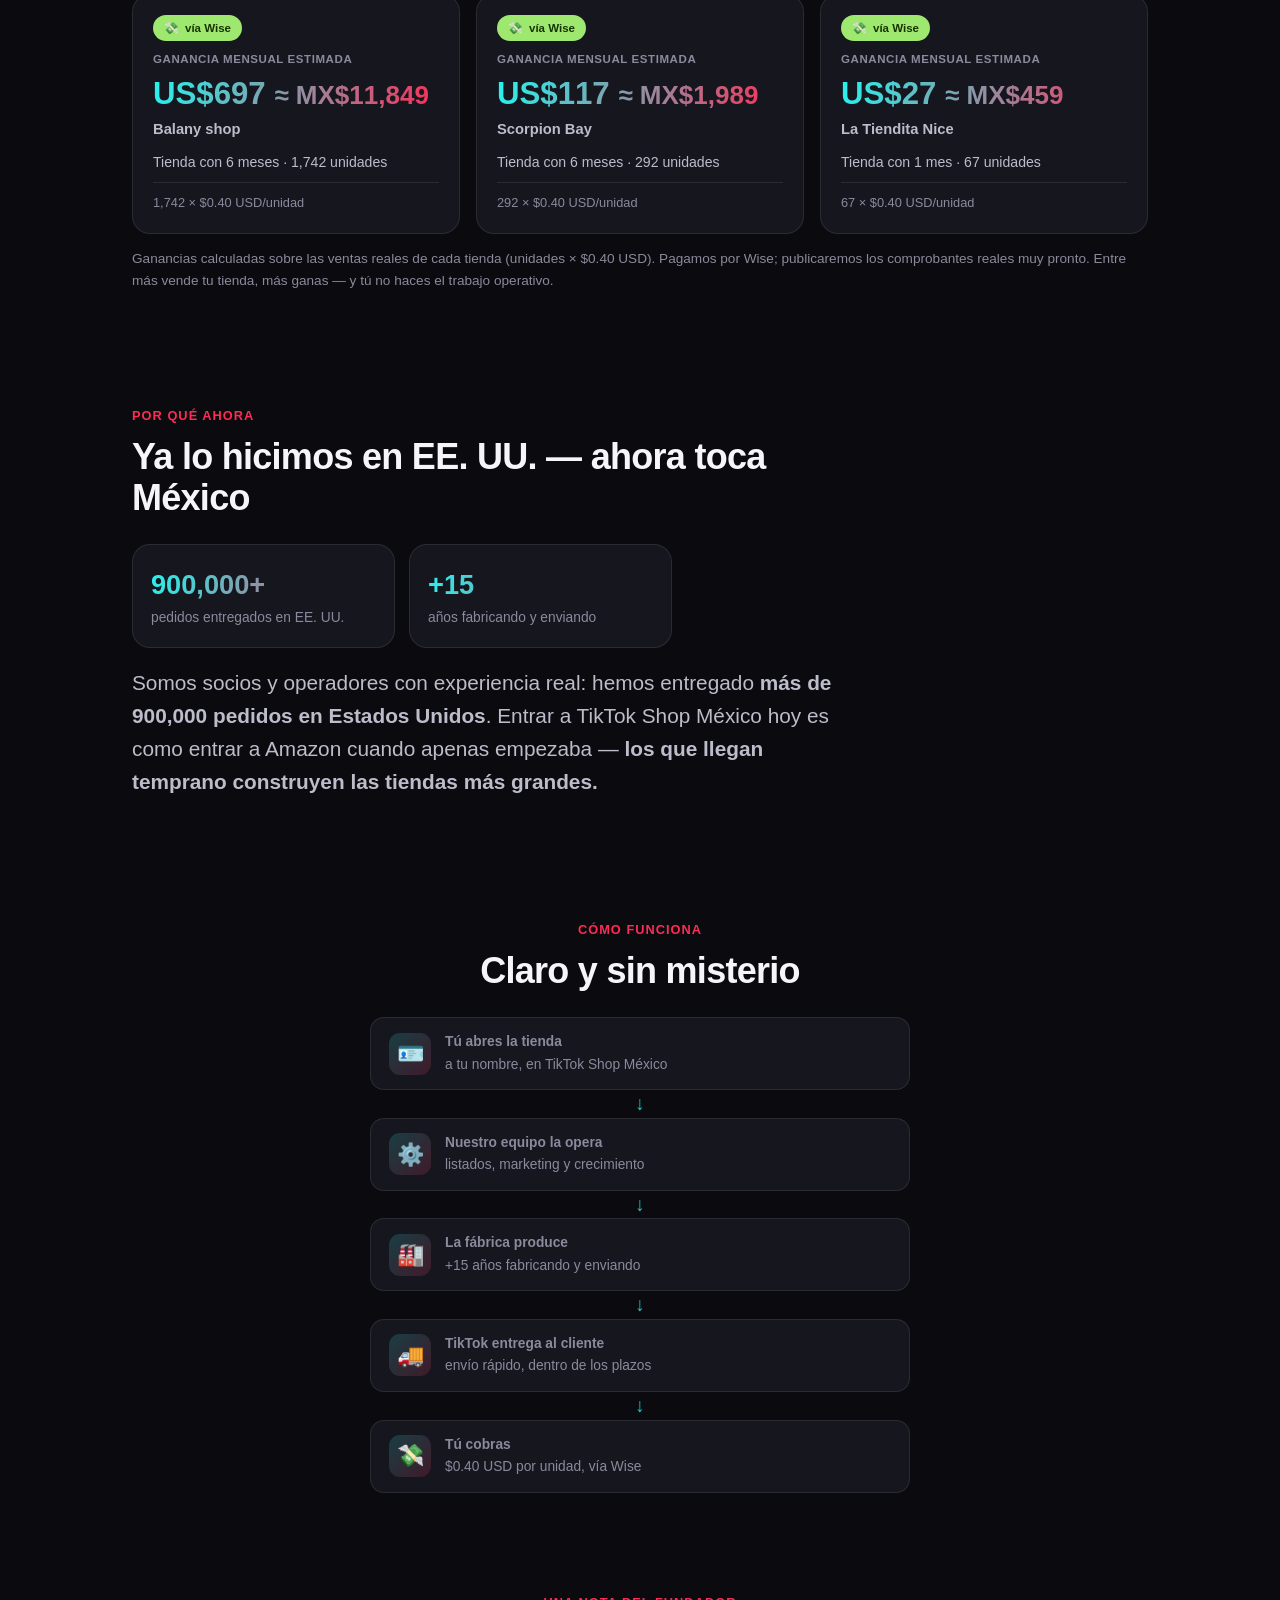
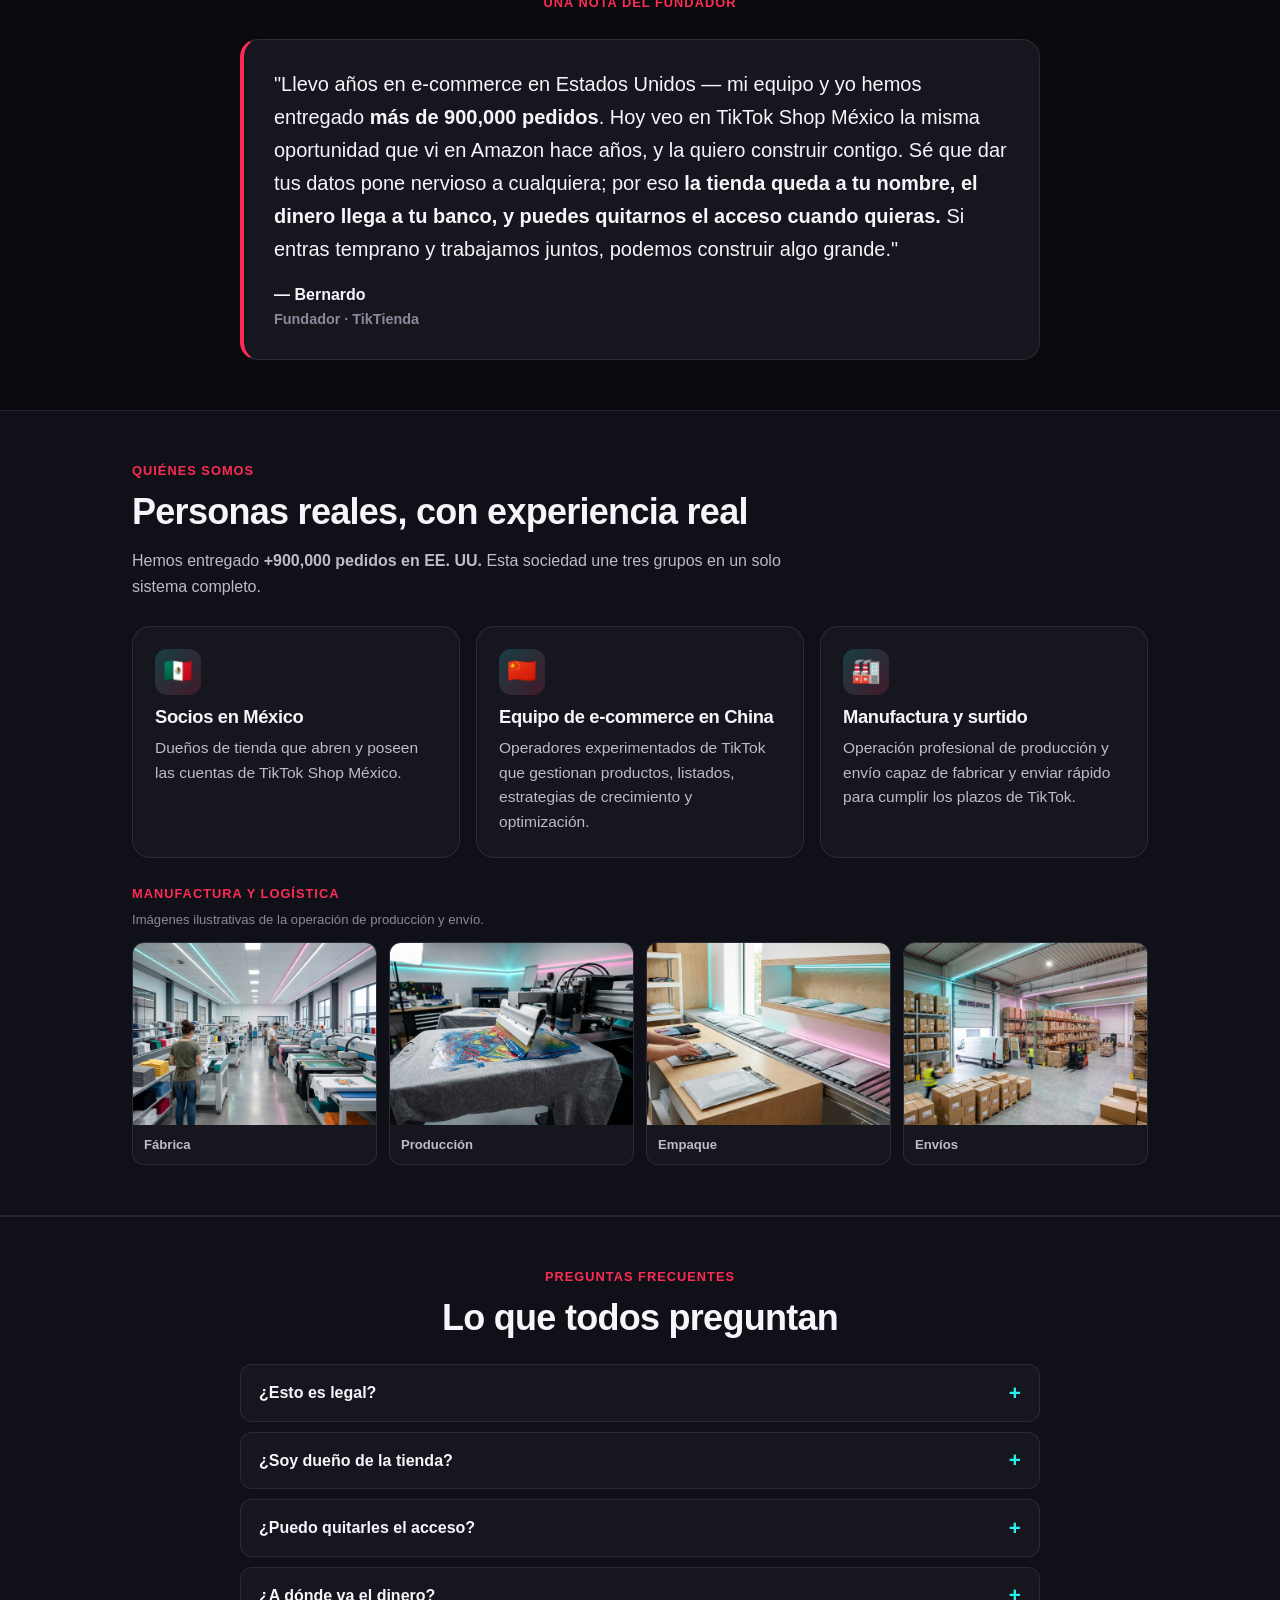
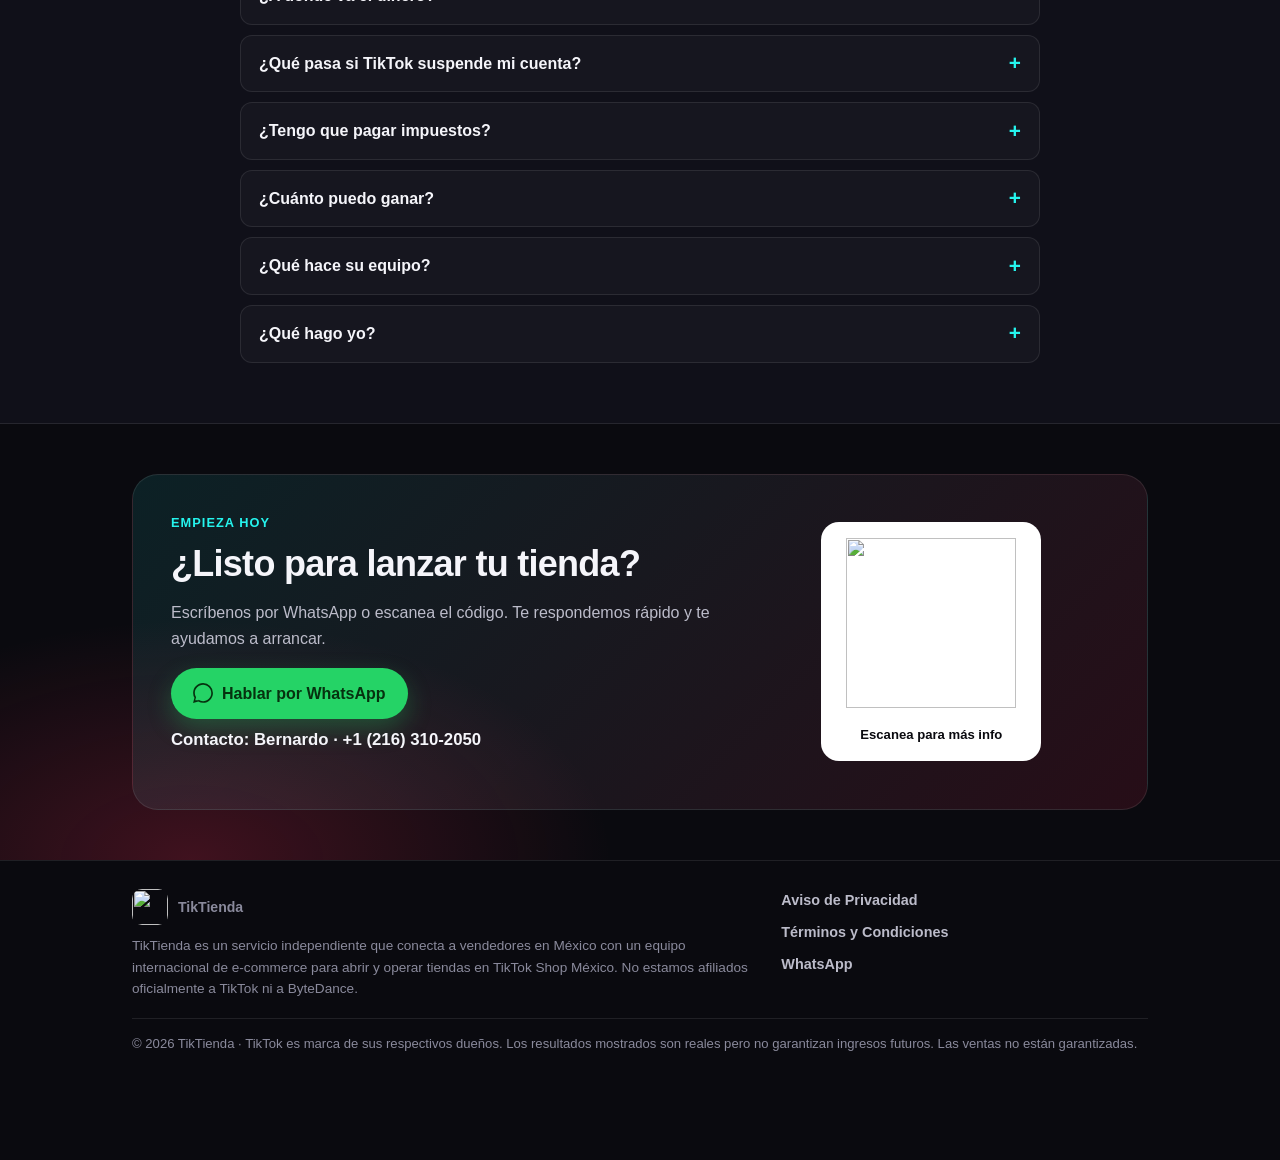
==== commit b2063d02: "shorten: cut 6 redundant sections + hero bar chart (page -33%, 11.7k->7.9k px) Removed: 2-steps, pro" ====
--- a/index.html
+++ b/index.html
@@ -406,45 +406,6 @@
     </div>
     <p class="muted" style="margin-top:12px;font-size:.82rem;max-width:680px"><span class="lang-es">Cifras reales de nuestras tiendas (panel ERP). Son resultados históricos, no una promesa de ingresos — las ventas no están garantizadas.</span><span class="lang-en">Real figures from our stores (ERP dashboard). These are historical results, not a promise of income — sales are not guaranteed.</span></p>
 
-    <div class="hero-media">
-      <div class="datapanel">
-        <div class="dp-head">
-          <div class="dp-title"><span class="lang-es">Ventas por tienda · últimos 30 días (MXN)</span><span class="lang-en">Sales by store · last 30 days (MXN)</span></div>
-          <span class="dp-live"><i></i><span class="lang-es">En vivo</span><span class="lang-en">Live</span></span>
-        </div>
-        <div class="bars">
-          <div class="bar-row"><div class="lab">Balany shop</div><div class="bar-track"><div class="bar-fill" style="width:100%"></div></div><div class="val">$141,228</div></div>
-          <div class="bar-row"><div class="lab">Scorpion Bay</div><div class="bar-track"><div class="bar-fill" style="width:18%"></div></div><div class="val">$25,114</div></div>
-          <div class="bar-row"><div class="lab"><span class="lang-es">+4 tiendas nuevas</span><span class="lang-en">+4 new stores</span></div><div class="bar-track"><div class="bar-fill" style="width:7%"></div></div><div class="val">$7,811</div></div>
-        </div>
-      </div>
-      <div class="cap"><span class="lang-es">Datos reales de nuestro panel (ERP) · 1 CNY = 2.56 MXN.</span><span class="lang-en">Real data from our dashboard (ERP) · 1 CNY = 2.56 MXN.</span></div>
-    </div>
-  </div>
-</section>
-
-<!-- ===================== START NOW — 2 STEPS ===================== -->
-<section id="empezar" class="alt">
-  <div class="wrap">
-    <div class="section-head" style="max-width:720px;margin-left:auto;margin-right:auto;text-align:center">
-      <div class="kicker"><span class="lang-es">Empieza ahora</span><span class="lang-en">Start now</span></div>
-      <div class="lang-es"><h2>Solo 2 pasos</h2><p>Es súper fácil. Nosotros operamos la tienda, tú ganas.</p></div>
-      <div class="lang-en"><h2>Just 2 steps</h2><p>Super easy. We run the shop, you earn.</p></div>
-    </div>
-    <div class="steps-go">
-      <div class="go-card">
-        <div class="go-num">1</div>
-        <div class="lang-es"><h3>Abre tu tienda en TikTok</h3><p>Regístrate como vendedor en TikTok Shop México. Toma unos minutos.</p></div>
-        <div class="lang-en"><h3>Open your TikTok Shop</h3><p>Register as a seller on TikTok Shop Mexico. Takes a few minutes.</p></div>
-        <a class="btn btn-primary btn-lg" id="go-tiktok" href="#" target="_blank" rel="noopener"><span class="lang-es">🚀 Abrir mi tienda</span><span class="lang-en">🚀 Open my shop</span></a>
-      </div>
-      <div class="go-card">
-        <div class="go-num">2</div>
-        <div class="lang-es"><h3>Contáctanos por WhatsApp</h3><p>Te escribimos y te guiamos para arrancar. (Te pediremos WeChat para coordinar con el equipo — gratis.)</p></div>
-        <div class="lang-en"><h3>Contact us on WhatsApp</h3><p>We'll message you and guide you to get started. (We'll ask for WeChat to coordinate with the team — free.)</p></div>
-        <a class="btn btn-wa btn-lg" id="go-whatsapp" href="#" target="_blank" rel="noopener"><span class="lang-es">Contáctanos por WhatsApp</span><span class="lang-en">Message us on WhatsApp</span></a>
-      </div>
-    </div>
   </div>
 </section>
 
@@ -551,35 +512,6 @@
   </div>
 </section>
 
-<!-- ===================== PRODUCT GALLERY ===================== -->
-<section>
-  <div class="wrap">
-    <div class="section-head">
-      <div class="kicker"><span class="lang-es">Productos que ya venden</span><span class="lang-en">Products already selling</span></div>
-      <div class="lang-es"><h2>Playeras que ya se venden todos los días</h2><p>Diseños de nuestras tiendas. Nuestro más vendido: la <b>Camiseta de Fútbol México Mundial 2026</b> — más de 250 vendidas el último mes. Agregamos diseños nuevos constantemente.</p></div>
-      <div class="lang-en"><h2>Tees that already sell every day</h2><p>Designs from our stores. Our best-seller: the <b>Mexico World Cup 2026 fútbol tee</b> — 250+ sold last month. We add new designs constantly.</p></div>
-    </div>
-    <div class="gallery">
-      <figure><img src="img/product-1.jpg" onerror="this.onerror=null;this.src='img/camiseta-1.svg'" alt="Camiseta de fútbol"><figcaption>Camiseta de Fútbol</figcaption></figure>
-      <figure><img src="img/product-2.jpg" onerror="this.onerror=null;this.src='img/camiseta-2.svg'" alt="Camiseta México"><figcaption><span class="lang-es">Camiseta México</span><span class="lang-en">Mexico tee</span></figcaption></figure>
-      <figure><img src="img/product-3.jpg" onerror="this.onerror=null;this.src='img/camiseta-3.svg'" alt="Camiseta gráfica"><figcaption><span class="lang-es">Camiseta gráfica</span><span class="lang-en">Graphic tee</span></figcaption></figure>
-      <figure><img src="img/product-4.jpg" onerror="this.onerror=null;this.src='img/camiseta-4.svg'" alt="I love México"><figcaption><span class="lang-es">Camiseta "I ❤️ México"</span><span class="lang-en">"I ❤️ Mexico" tee</span></figcaption></figure>
-      <figure><img src="img/product-5.jpg" alt="Camiseta Día de Muertos"><figcaption><span class="lang-es">Camiseta Catrina</span><span class="lang-en">Day of the Dead tee</span></figcaption></figure>
-      <figure><img src="img/product-6.jpg" alt="Camiseta México Lindo"><figcaption><span class="lang-es">Camiseta para mujer</span><span class="lang-en">Women's tee</span></figcaption></figure>
-    </div>
-
-    <div class="section-head" style="margin-top:34px;margin-bottom:14px">
-      <div class="lang-es"><h3 style="font-size:1.25rem">Hechas para venderse en TikTok</h3><p style="margin:0">Imágenes de estilo de vida listas para tus videos y listados — el contenido que hace que la gente compre.</p></div>
-      <div class="lang-en"><h3 style="font-size:1.25rem">Made to sell on TikTok</h3><p style="margin:0">Lifestyle imagery ready for your videos and listings — the content that makes people buy.</p></div>
-    </div>
-    <div class="lifestyle">
-      <figure class="lstyle"><img src="img/modelo-1.jpg" onerror="this.parentNode.innerHTML='&lt;div class=\'slot\'&gt;Foto / Photo<br>img/modelo-1.jpg&lt;/div&gt;'" alt=""></figure>
-      <figure class="lstyle"><img src="img/modelo-2.jpg" onerror="this.parentNode.innerHTML='&lt;div class=\'slot\'&gt;Foto / Photo<br>img/modelo-2.jpg&lt;/div&gt;'" alt=""></figure>
-      <figure class="lstyle"><img src="img/modelo-3.jpg" onerror="this.parentNode.innerHTML='&lt;div class=\'slot\'&gt;Foto / Photo<br>img/modelo-3.jpg&lt;/div&gt;'" alt=""></figure>
-    </div>
-  </div>
-</section>
-
 <!-- ===================== EXPERIENCE / WHY NOW ===================== -->
 <section class="px px-dark" style="background-image:url('img/bg-creators.jpg')">
   <div class="wrap">
@@ -676,148 +608,6 @@
         <figure><img src="img/proof-packing.jpg" alt="" onerror="this.closest('figure').remove()"><figcaption><span class="lang-es">Empaque</span><span class="lang-en">Packing</span></figcaption></figure>
         <figure><img src="img/proof-shipping.jpg" alt="" onerror="this.closest('figure').remove()"><figcaption><span class="lang-es">Envíos</span><span class="lang-en">Shipping</span></figcaption></figure>
       </div>
-    </div>
-  </div>
-</section>
-
-<!-- ===================== YOU PROVIDE / WE HANDLE ===================== -->
-<section>
-  <div class="wrap">
-    <div class="two-col">
-      <div class="card">
-        <div class="ico">🙋</div>
-        <div class="lang-es"><h3>Lo que tú aportas</h3>
-          <p class="muted">No necesitas experiencia en e-commerce. No necesitas inventario. No necesitas entender la publicidad de TikTok.</p>
-          <ul class="check">
-            <li>Identificación mexicana válida</li>
-            <li>Cuenta de TikTok</li>
-            <li>Poder completar la verificación de TikTok</li>
-            <li>Cuenta de WeChat (app gratuita para hablar con el equipo en China)</li>
-            <li>Disposición para aprender</li>
-          </ul>
-        </div>
-        <div class="lang-en"><h3>What you provide</h3>
-          <p class="muted">No e-commerce experience needed. No inventory needed. No need to understand TikTok ads.</p>
-          <ul class="check">
-            <li>Valid Mexican ID</li>
-            <li>TikTok account</li>
-            <li>Ability to complete TikTok verification</li>
-            <li>WeChat account (free app to talk with our China team)</li>
-            <li>Willingness to learn</li>
-          </ul>
-        </div>
-      </div>
-      <div class="card">
-        <div class="ico">⚙️</div>
-        <div class="lang-es"><h3>Lo que nuestro equipo maneja</h3>
-          <ul class="check">
-            <li><b>Investigación de productos</b> — encontrar lo que ya se vende</li>
-            <li><b>Gestión de la tienda</b> — listados, optimización y crecimiento</li>
-            <li><b>Manufactura</b> — producir rápido y eficiente</li>
-            <li><b>Surtido</b> — enviar según los requisitos de TikTok</li>
-            <li><b>Atención al cliente</b> — soporte y temas operativos</li>
-            <li><b>Coordinación internacional</b> — México ⇄ China</li>
-          </ul>
-        </div>
-        <div class="lang-en"><h3>What our team handles</h3>
-          <ul class="check">
-            <li><b>Product research</b> — finding what already sells</li>
-            <li><b>Store management</b> — listings, optimization, growth</li>
-            <li><b>Manufacturing</b> — fast, efficient production</li>
-            <li><b>Fulfillment</b> — shipping per TikTok's requirements</li>
-            <li><b>Customer service</b> — support and operations</li>
-            <li><b>International coordination</b> — Mexico ⇄ China</li>
-          </ul>
-        </div>
-      </div>
-    </div>
-  </div>
-</section>
-
-<!-- ===================== GROWTH STRATEGY + MANUFACTURING ===================== -->
-<section>
-  <div class="wrap">
-    <div class="two-col">
-      <div>
-        <div class="kicker"><span class="lang-es">Estrategia de crecimiento</span><span class="lang-en">Growth strategy</span></div>
-        <div class="lang-es">
-          <h2 style="font-size:1.5rem">Volumen, no una sola playera</h2>
-          <p>Muchos se enfocan en la ganancia de una sola playera. Nosotros nos enfocamos en el volumen. TikTok Shop premia a las tiendas que:</p>
-          <ul class="check"><li>ofrecen precios competitivos</li><li>generan pedidos</li><li>acumulan reseñas</li><li>construyen confianza</li><li>aumentan la velocidad de ventas</li></ul>
-          <p>Hacemos crecer las tiendas rápido y establecemos cuentas de vendedor sólidas. A medida que maduran, introducimos productos con mayor potencial de ganancia. <strong>La meta es construir tiendas capaces de vender cientos de productos por día.</strong></p>
-        </div>
-        <div class="lang-en">
-          <h2 style="font-size:1.5rem">Volume, not a single shirt</h2>
-          <p>Many people focus on profit from a single shirt. We focus on volume. TikTok Shop rewards stores that:</p>
-          <ul class="check"><li>offer competitive pricing</li><li>generate orders</li><li>collect reviews</li><li>build trust</li><li>increase sales velocity</li></ul>
-          <p>We grow stores quickly and establish strong seller accounts. As they mature, we add products with higher profit potential. <strong>The goal is to build stores that can sell hundreds of products per day.</strong></p>
-        </div>
-      </div>
-      <div>
-        <div class="kicker"><span class="lang-es">Por qué la manufactura importa</span><span class="lang-en">Why manufacturing matters</span></div>
-        <img class="featimg" style="margin-bottom:16px" src="img/bg-fulfillment.jpg" onerror="this.onerror=null;this.src='img/fabrica.svg'" alt="Manufactura y envío rápido" />
-        <div class="lang-es">
-          <h2 style="font-size:1.5rem">Envíos rápidos = ventaja real</h2>
-          <p>Uno de los mayores retos en TikTok Shop México es el surtido. TikTok exige envíos rápidos, y muchos vendedores batallan porque no pueden fabricar a tiempo.</p>
-          <p>Nuestros socios de manufactura tienen <strong>más de 15 años de experiencia</strong> produciendo y enviando de forma eficiente. Esta infraestructura le da a nuestras tiendas una ventaja significativa.</p>
-        </div>
-        <div class="lang-en">
-          <h2 style="font-size:1.5rem">Fast shipping = a real edge</h2>
-          <p>One of the biggest challenges on TikTok Shop Mexico is fulfillment. TikTok requires fast shipping, and many sellers struggle because they can't manufacture in time.</p>
-          <p>Our manufacturing partners have <strong>more than 15 years of experience</strong> producing and shipping efficiently. This infrastructure gives our stores a significant advantage.</p>
-        </div>
-      </div>
-    </div>
-  </div>
-</section>
-
-<!-- ===================== RISKS + WHY NOW + STEPS ===================== -->
-<section id="como">
-  <div class="wrap">
-    <div class="two-col" style="align-items:start">
-      <div class="risk">
-        <div class="kicker"><span class="lang-es">Riesgos y transparencia</span><span class="lang-en">Risks & transparency</span></div>
-        <div class="lang-es"><h3>Esto es un negocio real</h3><p class="muted">Ningún negocio está libre de riesgo. Es importante entender:</p>
-          <ul class="dot"><li>Las ventas no están garantizadas</li><li>Las políticas de la plataforma pueden cambiar</li><li>Pueden ocurrir problemas de envío</li><li>Ocasionalmente hay disputas con clientes</li><li>Las tendencias de productos cambian con el tiempo</li></ul>
-          <p>Nuestro equipo trabaja en conjunto para manejar estos retos y mejorar continuamente.</p>
-        </div>
-        <div class="lang-en"><h3>This is real business</h3><p class="muted">No business is risk-free. It's important to understand:</p>
-          <ul class="dot"><li>Sales are not guaranteed</li><li>Platform policies can change</li><li>Shipping issues can occur</li><li>Customer disputes occasionally happen</li><li>Product trends change over time</li></ul>
-          <p>Our team works together to manage these challenges and continuously improve.</p>
-        </div>
-      </div>
-      <div>
-        <div class="kicker"><span class="lang-es">¿Por qué unirte ahora?</span><span class="lang-en">Why join now?</span></div>
-        <div class="lang-es"><h3>Los que llegan temprano ganan posición</h3><p>Las tiendas que se establecen temprano suelen tener más reseñas, mayor confianza, más historial de ventas y mejor posicionamiento. Buscamos sumar <strong>al menos 10 nuevas tiendas socias de inmediato</strong>, y nuestros sistemas soportan muchas más.</p></div>
-        <div class="lang-en"><h3>Early movers gain position</h3><p>Stores that establish early often get more reviews, greater trust, more sales history and stronger positioning. We're looking to add <strong>at least 10 new partner stores immediately</strong>, and our systems support many more.</p></div>
-
-        <div class="kicker" style="margin-top:18px"><span class="lang-es">Cómo empezar</span><span class="lang-en">How to get started</span></div>
-        <div class="steps">
-          <div class="step"><b class="lang-es">Aplica</b><b class="lang-en">Apply</b><span class="lang-es">Aplica para ser socio.</span><span class="lang-en">Apply to become a partner.</span></div>
-          <div class="step"><b class="lang-es">Verifica TikTok</b><b class="lang-en">Verify TikTok</b><span class="lang-es">Completa la verificación de TikTok Shop.</span><span class="lang-en">Complete TikTok Shop verification.</span></div>
-          <div class="step"><b class="lang-es">Descarga WeChat</b><b class="lang-en">Download WeChat</b><span class="lang-es">Instala WeChat.</span><span class="lang-en">Install WeChat.</span></div>
-          <div class="step"><b class="lang-es">Únete al grupo</b><b class="lang-en">Join the group</b><span class="lang-es">Entra al grupo de bienvenida para socios.</span><span class="lang-en">Join the partner onboarding group.</span></div>
-          <div class="step"><b class="lang-es">Conecta con el equipo</b><b class="lang-en">Connect with the team</b><span class="lang-es">Conéctate con el equipo de gestión.</span><span class="lang-en">Connect with the management team.</span></div>
-          <div class="step"><b class="lang-es">Lanza tu tienda</b><b class="lang-en">Launch your store</b><span class="lang-es">Abre y arranca tu tienda.</span><span class="lang-en">Open and start your store.</span></div>
-        </div>
-      </div>
-    </div>
-  </div>
-</section>
-
-<!-- ===================== APPLICATION FORM ===================== -->
-<section id="aplicar" class="alt">
-  <div class="wrap">
-    <div class="section-head" style="max-width:680px;margin-left:auto;margin-right:auto;text-align:center">
-      <div class="kicker"><span class="lang-es">Contáctanos</span><span class="lang-en">Contact us</span></div>
-      <div class="lang-es"><h2>¿Dudas? Escríbenos por WhatsApp</h2><p>Estamos abriendo solo unos cuantos lugares para gente de confianza. Te respondemos rápido y te guiamos paso a paso.</p></div>
-      <div class="lang-en"><h2>Questions? Message us on WhatsApp</h2><p>We're opening just a few spots for people we trust. We reply fast and guide you step by step.</p></div>
-    </div>
-    <div style="text-align:center">
-      <a class="btn btn-wa btn-lg" id="wa-apply" href="#" target="_blank" rel="noopener">
-        <svg class="svg-wa" viewBox="0 0 24 24" fill="currentColor"><path d="M.057 24l1.687-6.163a11.867 11.867 0 01-1.587-5.945C.16 5.335 5.495 0 12.05 0a11.817 11.817 0 018.413 3.488 11.824 11.824 0 013.48 8.414c-.003 6.557-5.338 11.892-11.893 11.892a11.9 11.9 0 01-5.688-1.448L.057 24zm6.597-3.807c1.676.995 3.276 1.591 5.392 1.592 5.448 0 9.886-4.434 9.889-9.885.002-5.462-4.415-9.89-9.881-9.892-5.452 0-9.887 4.434-9.889 9.884a9.86 9.86 0 001.51 5.26l-.999 3.648 3.978-.107z"/></svg>
-        <span class="lang-es">Contáctanos por WhatsApp</span><span class="lang-en">Message us on WhatsApp</span>
-      </a>
     </div>
   </div>
 </section>
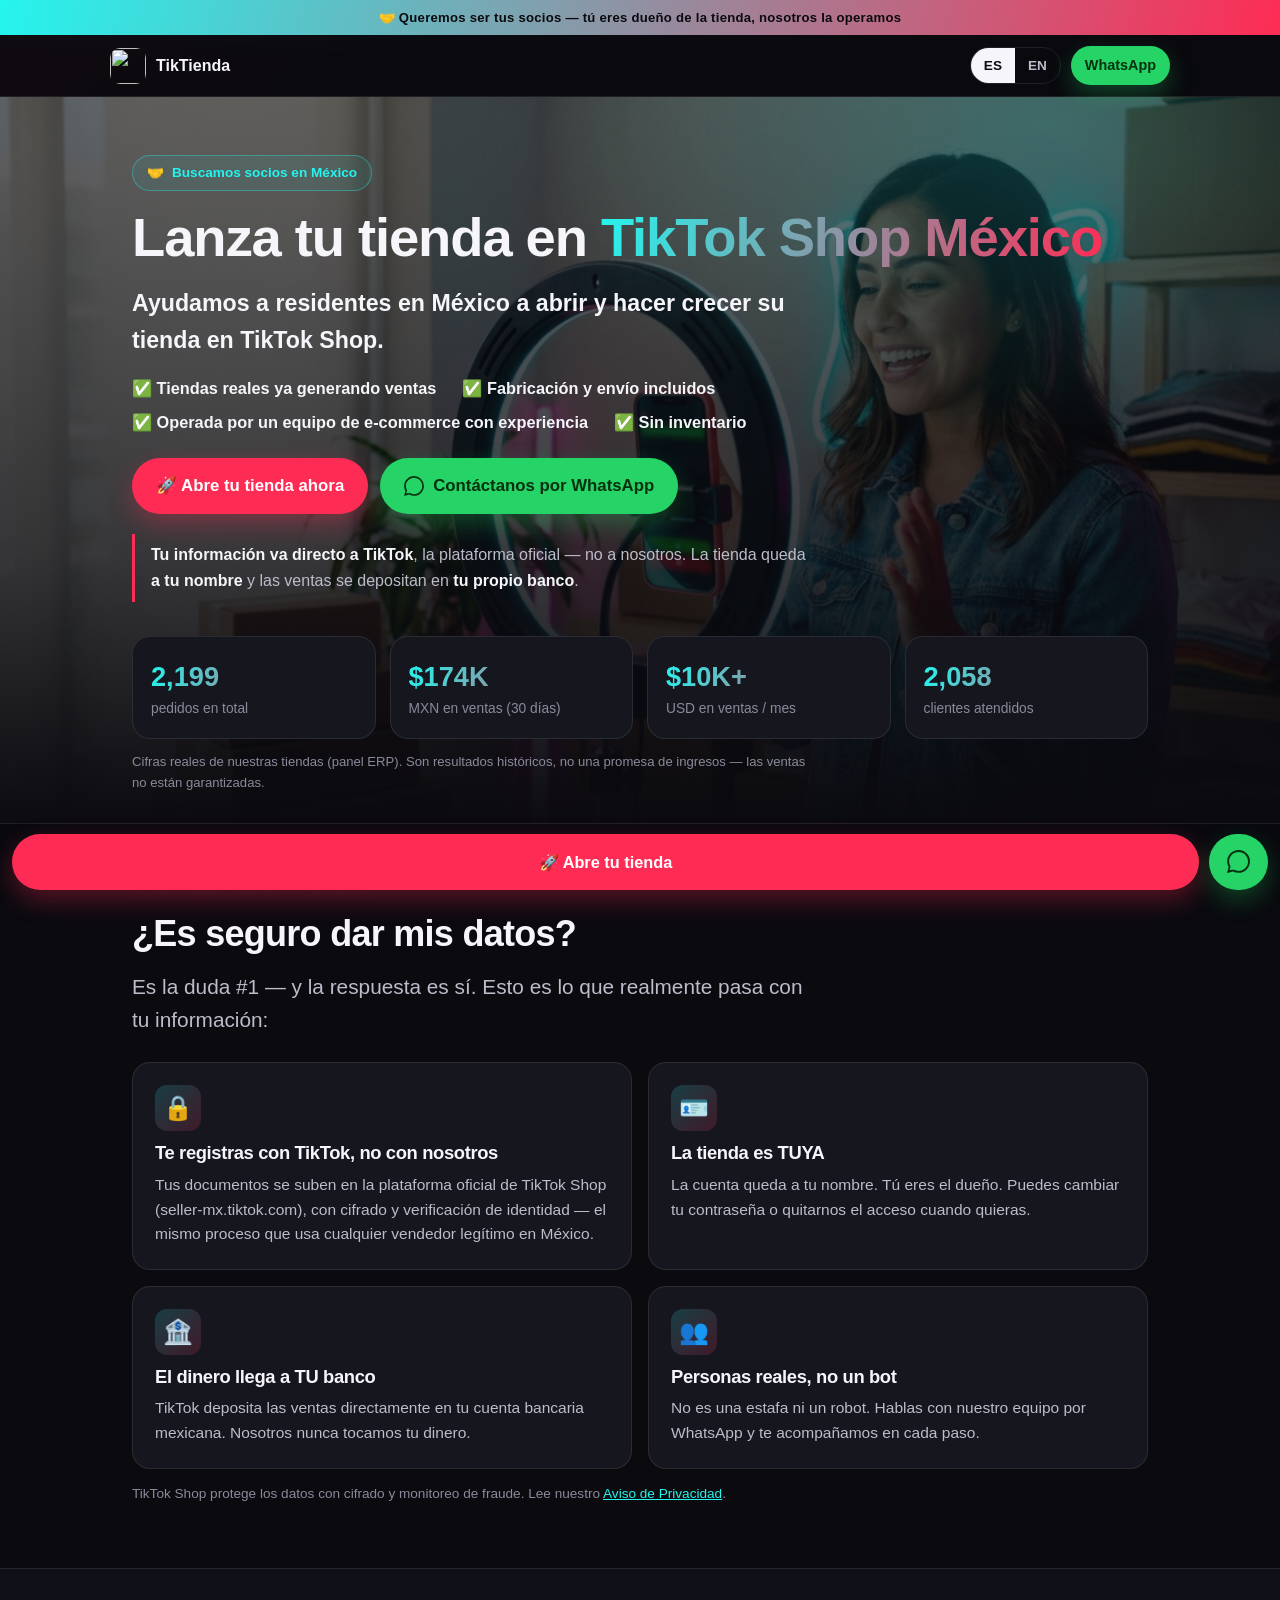
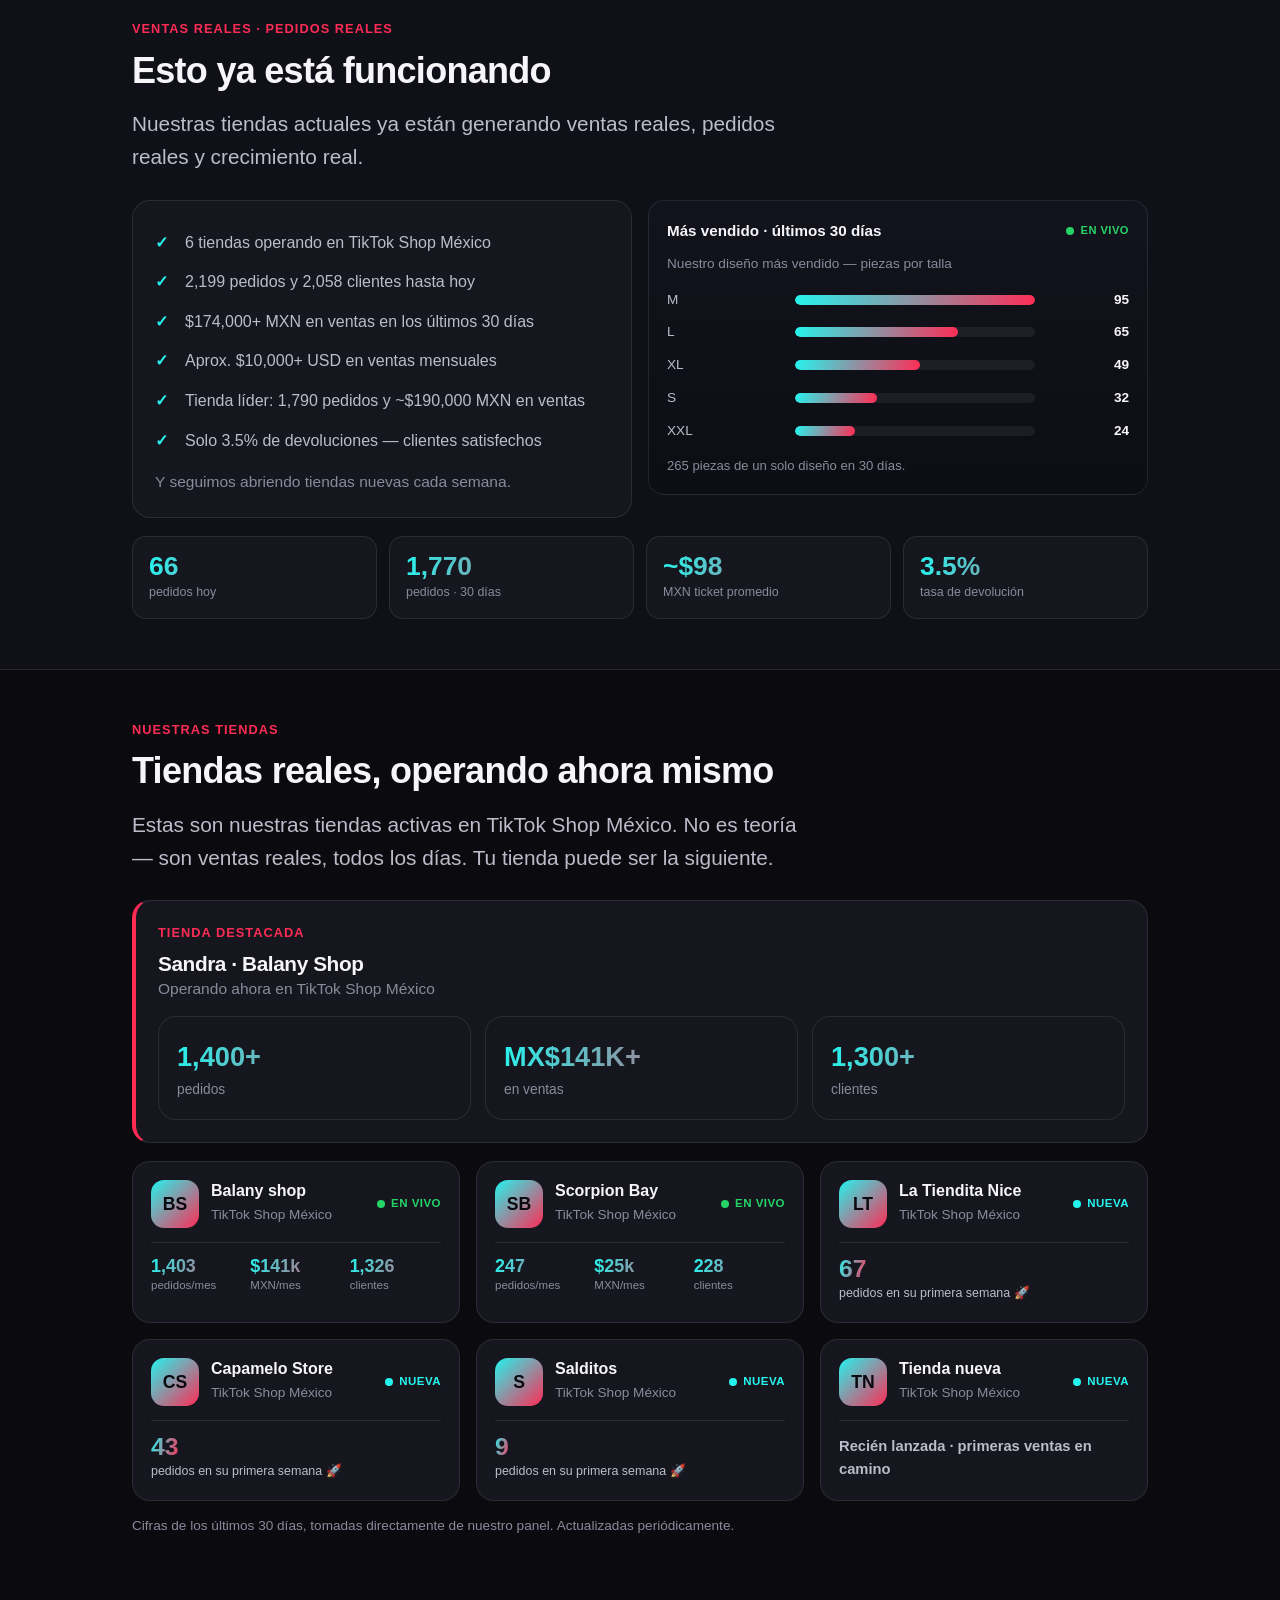
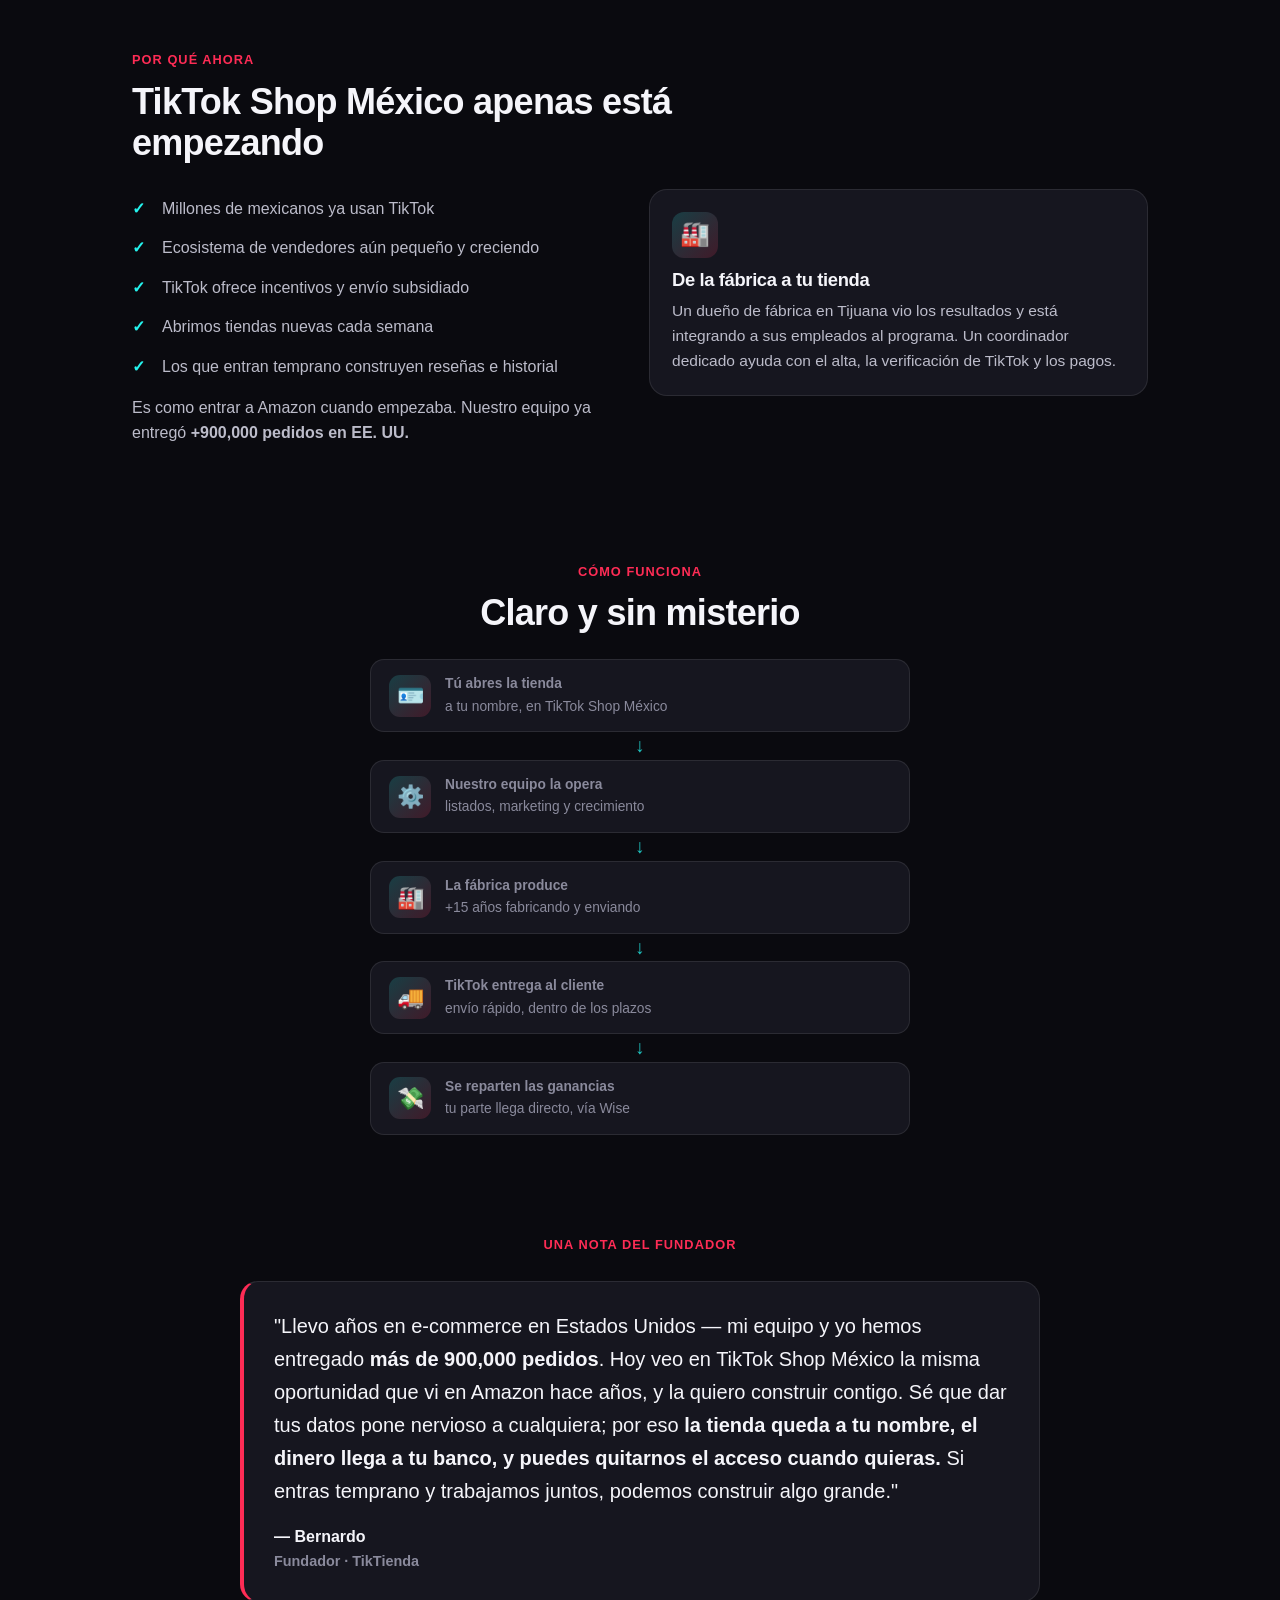
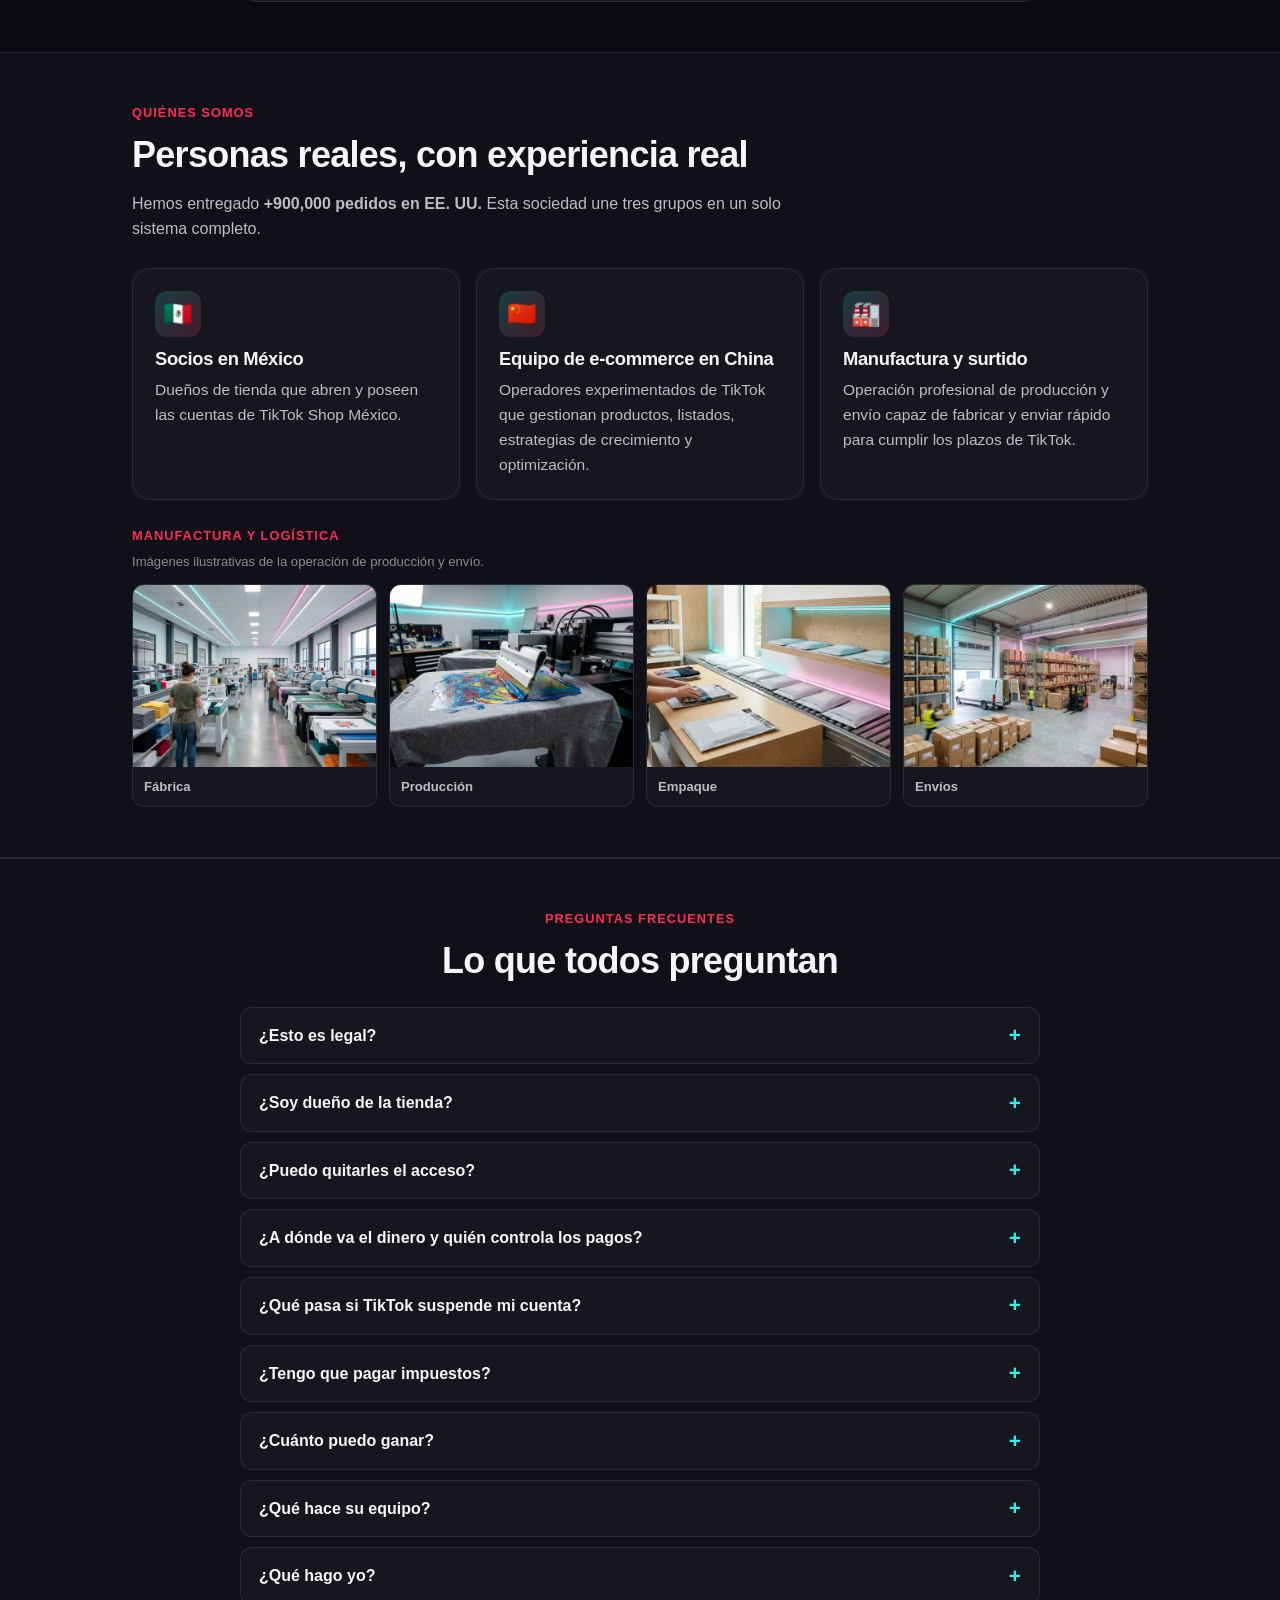
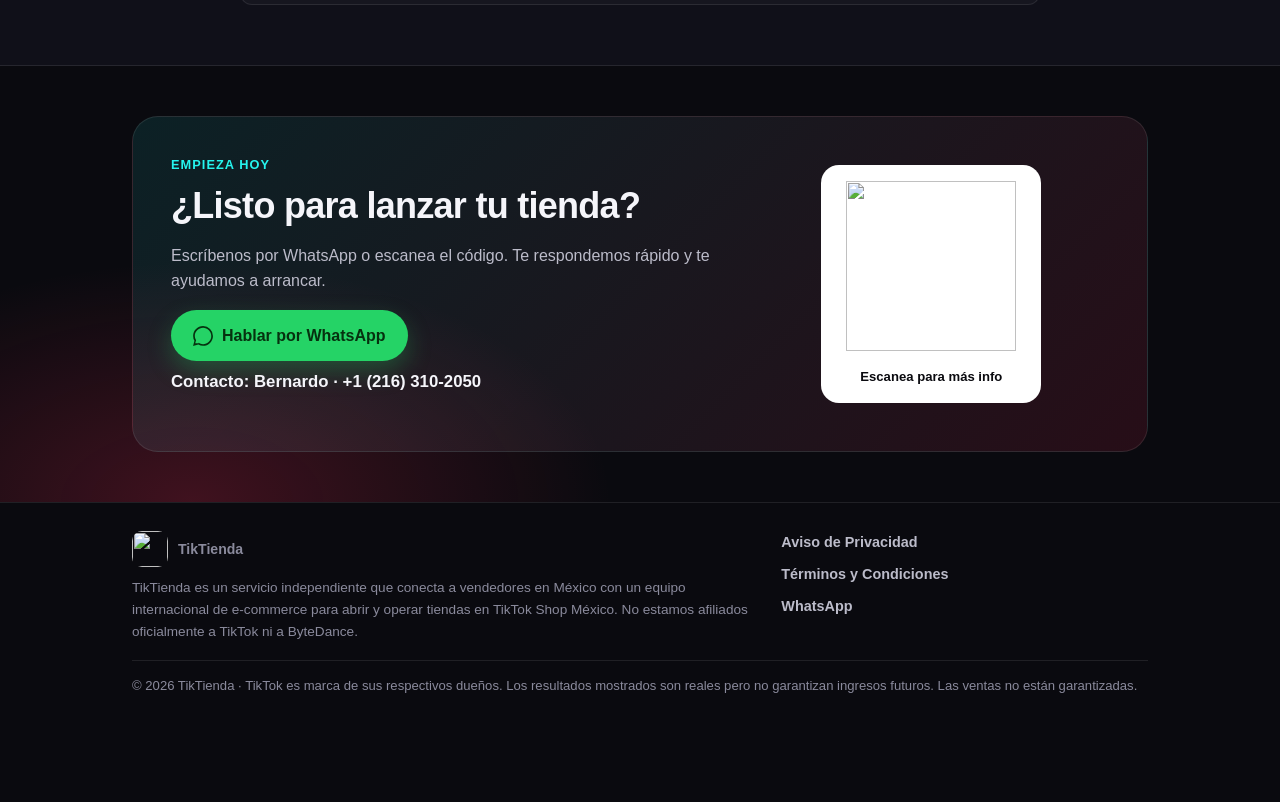
==== commit d95bfc31: "rework per feedback: drop per-unit rate, Sandra spotlight, Why-Now + Jose factory story, generic bes" ====
--- a/index.html
+++ b/index.html
@@ -365,23 +365,23 @@
     <span class="eyebrow">🤝 <span class="lang-es">Buscamos socios en México</span><span class="lang-en">We're looking for partners in Mexico</span></span>
 
     <div class="lang-es">
-      <h1>Lanza tu propia tienda en <span class="grad-text">TikTok Shop México</span></h1>
-      <p class="sub">Ventas reales. Productos reales. Envío real.</p>
+      <h1>Lanza tu tienda en <span class="grad-text">TikTok Shop México</span></h1>
+      <p class="sub">Ayudamos a residentes en México a abrir y hacer crecer su tienda en TikTok Shop.</p>
       <ul class="hero-checks">
-        <li>Tú eres dueño de la tienda</li>
-        <li>Nosotros la operamos</li>
+        <li>Tiendas reales ya generando ventas</li>
         <li>Fabricación y envío incluidos</li>
-        <li>Te pagamos vía Wise</li>
+        <li>Operada por un equipo de e-commerce con experiencia</li>
+        <li>Sin inventario</li>
       </ul>
     </div>
     <div class="lang-en">
-      <h1>Launch your own store on <span class="grad-text">TikTok Shop Mexico</span></h1>
-      <p class="sub">Real sales. Real products. Real fulfillment.</p>
+      <h1>Launch your store on <span class="grad-text">TikTok Shop Mexico</span></h1>
+      <p class="sub">We help Mexican residents open and grow their TikTok Shop store.</p>
       <ul class="hero-checks">
-        <li>You own the store</li>
-        <li>We run operations</li>
+        <li>Real stores already generating sales</li>
         <li>Factory-backed fulfillment</li>
-        <li>Paid via Wise</li>
+        <li>Managed by an experienced e-commerce team</li>
+        <li>No inventory required</li>
       </ul>
     </div>
 
@@ -465,7 +465,7 @@
             <div class="dp-title"><span class="lang-es">Más vendido · últimos 30 días</span><span class="lang-en">Best-seller · last 30 days</span></div>
             <span class="dp-live"><i></i><span class="lang-es">En vivo</span><span class="lang-en">Live</span></span>
           </div>
-          <p class="muted" style="margin:-4px 0 14px;font-size:.85rem"><span class="lang-es">Camiseta de Fútbol México Mundial 2026 — piezas por talla</span><span class="lang-en">Mexico World Cup 2026 fútbol tee — units by size</span></p>
+          <p class="muted" style="margin:-4px 0 14px;font-size:.85rem"><span class="lang-es">Nuestro diseño más vendido — piezas por talla</span><span class="lang-en">Our best-selling design — units by size</span></p>
           <div class="bars">
             <div class="bar-row"><div class="lab">M</div><div class="bar-track"><div class="bar-fill" style="width:100%"></div></div><div class="val">95</div></div>
             <div class="bar-row"><div class="lab">L</div><div class="bar-track"><div class="bar-fill" style="width:68%"></div></div><div class="val">65</div></div>
@@ -494,40 +494,47 @@
       <div class="lang-es"><h2>Tiendas reales, operando ahora mismo</h2><p class="big-lead">Estas son nuestras tiendas activas en TikTok Shop México. No es teoría — son ventas reales, todos los días. Tu tienda puede ser la siguiente.</p></div>
       <div class="lang-en"><h2>Real stores, operating right now</h2><p class="big-lead">These are our active TikTok Shop Mexico stores. Not theory — real sales, every day. Yours could be next.</p></div>
     </div>
+    <div class="card" style="margin-bottom:18px;border-left:4px solid var(--pink)">
+      <div class="kicker" style="margin-bottom:8px"><span class="lang-es">Tienda destacada</span><span class="lang-en">Store spotlight</span></div>
+      <h3 style="font-size:1.3rem;margin:0 0 2px">Sandra · Balany Shop</h3>
+      <p class="muted" style="margin:0 0 14px"><span class="lang-es">Operando ahora en TikTok Shop México</span><span class="lang-en">Operating now on TikTok Shop Mexico</span></p>
+      <div class="stats" style="grid-template-columns:repeat(3,1fr);margin:0">
+        <div class="stat"><div class="n">1,400+</div><div class="l"><span class="lang-es">pedidos</span><span class="lang-en">orders</span></div></div>
+        <div class="stat"><div class="n">MX$141K+</div><div class="l"><span class="lang-es">en ventas</span><span class="lang-en">in sales</span></div></div>
+        <div class="stat"><div class="n">1,300+</div><div class="l"><span class="lang-es">clientes</span><span class="lang-en">customers</span></div></div>
+      </div>
+      <img src="img/spotlight-sandra.png" alt="" style="width:100%;border:1px solid var(--line);border-radius:12px;margin-top:14px;display:block" onerror="this.style.display='none'">
+    </div>
     <div id="stores-grid" class="stores-grid"><!-- rendered from CONFIG.stores --></div>
     <p class="stores-note muted"><span class="lang-es">Cifras de los últimos 30 días, tomadas directamente de nuestro panel. Actualizadas periódicamente.</span><span class="lang-en">Last-30-day figures, pulled directly from our dashboard. Updated periodically.</span></p>
   </div>
 </section>
 
-<!-- ===================== PAYOUTS (WISE) ===================== -->
-<section id="pagos">
-  <div class="wrap">
-    <div class="section-head">
-      <div class="kicker"><span class="lang-es">Pagos reales</span><span class="lang-en">Real payouts</span></div>
-      <div class="lang-es"><h2>Te pagamos por cada venta — vía Wise</h2><p class="big-lead">Ganas <strong>$0.40 USD por cada unidad vendida</strong> en tu tienda. Te depositamos directo por <strong>Wise</strong>, la app que millones en México ya usan y confían.</p></div>
-      <div class="lang-en"><h2>We pay you for every sale — via Wise</h2><p class="big-lead">You earn <strong>$0.40 USD per unit sold</strong> in your store. We deposit straight to you via <strong>Wise</strong>, the app millions in Mexico already use and trust.</p></div>
-    </div>
-    <div id="payouts-grid" class="payouts"></div>
-    <p class="muted" style="margin-top:14px;font-size:.85rem"><span class="lang-es">Ganancias calculadas sobre las ventas reales de cada tienda (unidades × $0.40 USD). Pagamos por Wise; publicaremos los comprobantes reales muy pronto. Entre más vende tu tienda, más ganas — y tú no haces el trabajo operativo.</span><span class="lang-en">Earnings calculated from each store's real sales (units × $0.40 USD). We pay via Wise; we'll publish the real receipts very soon. The more your store sells, the more you earn — and you don't do the operational work.</span></p>
-  </div>
-</section>
-
-<!-- ===================== EXPERIENCE / WHY NOW ===================== -->
+<!-- ===================== WHY NOW ===================== -->
 <section class="px px-dark" style="background-image:url('img/bg-creators.jpg')">
   <div class="wrap">
     <div class="section-head">
       <div class="kicker"><span class="lang-es">Por qué ahora</span><span class="lang-en">Why now</span></div>
-      <div class="lang-es"><h2>Ya lo hicimos en EE. UU. — ahora toca México</h2></div>
-      <div class="lang-en"><h2>We already did this in the U.S. — Mexico is next</h2></div>
-    </div>
-    <div class="stats" style="grid-template-columns:repeat(2,1fr);max-width:540px;margin-top:0">
-      <div class="stat"><div class="n">900,000+</div><div class="l"><span class="lang-es">pedidos entregados en EE. UU.</span><span class="lang-en">orders delivered in the U.S.</span></div></div>
-      <div class="stat"><div class="n">+15</div><div class="l"><span class="lang-es">años fabricando y enviando</span><span class="lang-en">years making &amp; shipping</span></div></div>
-    </div>
-    <p class="big-lead" style="margin-top:18px;max-width:700px">
-      <span class="lang-es">Somos socios y operadores con experiencia real: hemos entregado <strong>más de 900,000 pedidos en Estados Unidos</strong>. Entrar a TikTok Shop México hoy es como entrar a Amazon cuando apenas empezaba — <strong>los que llegan temprano construyen las tiendas más grandes.</strong></span>
-      <span class="lang-en">We're experienced partners and operators: we've delivered <strong>over 900,000 orders in the United States</strong>. Getting into TikTok Shop Mexico today is like getting into Amazon when it was just starting — <strong>early movers build the biggest stores.</strong></span>
-    </p>
+      <div class="lang-es"><h2>TikTok Shop México apenas está empezando</h2></div>
+      <div class="lang-en"><h2>TikTok Shop Mexico is still early</h2></div>
+    </div>
+    <div class="two-col" style="align-items:start">
+      <div>
+        <ul class="check">
+          <li class="lang-es">Millones de mexicanos ya usan TikTok</li><li class="lang-en">Millions of Mexicans already use TikTok</li>
+          <li class="lang-es">Ecosistema de vendedores aún pequeño y creciendo</li><li class="lang-en">Seller ecosystem still small and growing</li>
+          <li class="lang-es">TikTok ofrece incentivos y envío subsidiado</li><li class="lang-en">TikTok is offering incentives and subsidized shipping</li>
+          <li class="lang-es">Abrimos tiendas nuevas cada semana</li><li class="lang-en">New stores launching every week</li>
+          <li class="lang-es">Los que entran temprano construyen reseñas e historial</li><li class="lang-en">Early movers build reviews and sales history</li>
+        </ul>
+        <p style="margin-top:8px"><span class="lang-es">Es como entrar a Amazon cuando empezaba. Nuestro equipo ya entregó <strong>+900,000 pedidos en EE. UU.</strong></span><span class="lang-en">It's like getting into Amazon early. Our team has already delivered <strong>900,000+ orders in the U.S.</strong></span></p>
+      </div>
+      <div class="card">
+        <div class="ico">🏭</div>
+        <div class="lang-es"><h3>De la fábrica a tu tienda</h3><p>Un dueño de fábrica en Tijuana vio los resultados y está integrando a sus empleados al programa. Un coordinador dedicado ayuda con el alta, la verificación de TikTok y los pagos.</p></div>
+        <div class="lang-en"><h3>From the factory to your store</h3><p>A factory owner in Tijuana saw the results and is onboarding his employees into the program. A dedicated coordinator helps with sign-up, TikTok verification, and payouts.</p></div>
+      </div>
+    </div>
   </div>
 </section>
 
@@ -548,7 +555,7 @@
       <div class="flow-arrow">↓</div>
       <div class="flow-step"><div class="fi">🚚</div><div><b><span class="lang-es">TikTok entrega al cliente</span><span class="lang-en">TikTok delivers to the customer</span></b><span><span class="lang-es">envío rápido, dentro de los plazos</span><span class="lang-en">fast shipping, on time</span></span></div></div>
       <div class="flow-arrow">↓</div>
-      <div class="flow-step"><div class="fi">💸</div><div><b><span class="lang-es">Tú cobras</span><span class="lang-en">You get paid</span></b><span><span class="lang-es">$0.40 USD por unidad, vía Wise</span><span class="lang-en">$0.40 USD per unit, via Wise</span></span></div></div>
+      <div class="flow-step"><div class="fi">💸</div><div><b><span class="lang-es">Se reparten las ganancias</span><span class="lang-en">Revenue is distributed</span></b><span><span class="lang-es">tu parte llega directo, vía Wise</span><span class="lang-en">your share arrives directly, via Wise</span></span></div></div>
     </div>
   </div>
 </section>
@@ -624,10 +631,10 @@
       <details><summary><span class="lang-es">¿Esto es legal?</span><span class="lang-en">Is this legal?</span></summary><p class="a"><span class="lang-es">Sí. Abres una tienda registrada en TikTok Shop México con el proceso oficial de la plataforma, igual que cualquier vendedor.</span><span class="lang-en">Yes. You open a registered store on TikTok Shop Mexico through the platform's official process, just like any seller.</span></p></details>
       <details><summary><span class="lang-es">¿Soy dueño de la tienda?</span><span class="lang-en">Do I own the store?</span></summary><p class="a"><span class="lang-es">Sí. La cuenta queda 100% a tu nombre. Tú eres el dueño.</span><span class="lang-en">Yes. The account is 100% in your name. You are the owner.</span></p></details>
       <details><summary><span class="lang-es">¿Puedo quitarles el acceso?</span><span class="lang-en">Can I remove your access?</span></summary><p class="a"><span class="lang-es">Cuando quieras. Puedes cambiar tu contraseña y retirar el acceso de nuestro equipo en cualquier momento.</span><span class="lang-en">Anytime. You can change your password and remove our team's access whenever you want.</span></p></details>
-      <details><summary><span class="lang-es">¿A dónde va el dinero?</span><span class="lang-en">Where does the money go?</span></summary><p class="a"><span class="lang-es">Tú ganas $0.40 USD por cada unidad vendida, pagado por Wise. La cuenta de la tienda está a tu nombre; nosotros cubrimos el producto, la operación y el envío.</span><span class="lang-en">You earn $0.40 USD per unit sold, paid via Wise. The store account is in your name; we cover product, operations and shipping.</span></p></details>
+      <details><summary><span class="lang-es">¿A dónde va el dinero y quién controla los pagos?</span><span class="lang-en">Where does the money go and who controls payouts?</span></summary><p class="a"><span class="lang-es">La cuenta de la tienda está a tu nombre. Nuestro equipo financia el inventario y opera la tienda; tu parte de las ganancias se te paga directo por Wise. Nosotros nunca tocamos tu banco.</span><span class="lang-en">The store account is in your name. Our team funds the inventory and operates the store; your share of the profit is paid to you directly via Wise. We never touch your bank.</span></p></details>
       <details><summary><span class="lang-es">¿Qué pasa si TikTok suspende mi cuenta?</span><span class="lang-en">What if TikTok suspends my account?</span></summary><p class="a"><span class="lang-es">Operamos siguiendo las reglas de TikTok para evitarlo. Si pasa, nuestro equipo te ayuda a resolverlo. No hay ventas garantizadas, pero cuidamos tu cuenta como si fuera nuestra.</span><span class="lang-en">We operate by TikTok's rules to avoid it. If it happens, our team helps you resolve it. Sales aren't guaranteed, but we treat your account like our own.</span></p></details>
       <details><summary><span class="lang-es">¿Tengo que pagar impuestos?</span><span class="lang-en">Do I pay taxes?</span></summary><p class="a"><span class="lang-es">Como con cualquier ingreso, eres responsable de tus obligaciones fiscales en México (RFC). Te orientamos, pero no damos asesoría fiscal.</span><span class="lang-en">As with any income, you're responsible for your tax obligations in Mexico (RFC). We guide you, but we don't give tax advice.</span></p></details>
-      <details><summary><span class="lang-es">¿Cuánto puedo ganar?</span><span class="lang-en">How much can I make?</span></summary><p class="a"><span class="lang-es">Depende de las ventas de tu tienda — $0.40 USD por unidad. Nuestra tienda líder vende +1,700 unidades al mes. No hay ingresos garantizados; los resultados varían.</span><span class="lang-en">It depends on your store's sales — $0.40 USD per unit. Our top store sells 1,700+ units/month. Income isn't guaranteed; results vary.</span></p></details>
+      <details><summary><span class="lang-es">¿Cuánto puedo ganar?</span><span class="lang-en">How much can I make?</span></summary><p class="a"><span class="lang-es">Depende de las ventas de tu tienda. Nuestra tienda líder genera más de MX$141,000 en ventas al mes. No hay ingresos garantizados; los resultados varían.</span><span class="lang-en">It depends on your store's sales. Our top store generates over MX$141,000 in sales per month. Income isn't guaranteed; results vary.</span></p></details>
       <details><summary><span class="lang-es">¿Qué hace su equipo?</span><span class="lang-en">What does your team do?</span></summary><p class="a"><span class="lang-es">Todo lo operativo: investigación de productos, listados, marketing, atención al cliente, fabricación y envío.</span><span class="lang-en">Everything operational: product research, listings, marketing, customer service, manufacturing and shipping.</span></p></details>
       <details><summary><span class="lang-es">¿Qué hago yo?</span><span class="lang-en">What do I do?</span></summary><p class="a"><span class="lang-es">Abres la tienda a tu nombre, completas la verificación de TikTok y te coordinas con nosotros por WhatsApp/WeChat. Nosotros hacemos el resto.</span><span class="lang-en">You open the store in your name, complete TikTok's verification, and coordinate with us on WhatsApp/WeChat. We do the rest.</span></p></details>
     </div>
@@ -769,18 +776,6 @@
     { name:"Capamelo Store",   status:"new",    weekOrders:43 },
     { name:"Salditos",         status:"new",    weekOrders:9 },
     { name:"Tienda nueva",     status:"new",    weekOrders:0 }
-  ],
-
-  /* ============================================================
-     👉 PAGOS VÍA WISE — $0.40 USD por unidad vendida.
-     Ajusta usd/mxn a las transferencias REALES de Wise y pon la
-     captura en "shot" (ej. img/payout-sandra.png). Si no hay
-     captura, se muestra la tarjeta con el monto. (usd × ~17 = mxn)
-     ============================================================ */
-  payouts: [
-    { owner:"Balany shop",      months:6, units:1742, usd:697, mxn:11849, shot:"" },
-    { owner:"Scorpion Bay",     months:6, units:292,  usd:117, mxn:1989,  shot:"" },
-    { owner:"La Tiendita Nice", months:1, units:67,   usd:27,  mxn:459,   shot:"" }
   ]
 };
 /* ============================================================ */
@@ -842,33 +837,6 @@
 }
 renderStores();
 
-/* ===== Payouts (Wise) ===== */
-function fmtUSD(n){return "US$"+Number(n).toLocaleString("en-US");}
-function renderPayouts(){
-  var g=document.getElementById("payouts-grid"); if(!g) return;
-  var list=(CONFIG.payouts||[]).filter(function(p){return p&&p.usd;});
-  if(!list.length){var s=document.getElementById("pagos"); if(s) s.style.display="none"; return;}
-  g.innerHTML=list.map(function(p){
-    var shot=p.shot?('<img class="pshot" src="'+esc(p.shot)+'" alt="" onerror="this.style.display=\'none\'">'):"";
-    var mE=p.months==1?"mes":"meses", mN=p.months==1?"month":"months";
-    var paid=!!p.shot; // only claim "paid" once a real Wise screenshot is provided
-    var badge=paid
-      ? '<span class="wise">✅ <span class="lang-es">Pagado vía Wise</span><span class="lang-en">Paid via Wise</span></span>'
-      : '<span class="wise">💸 <span class="lang-es">vía Wise</span><span class="lang-en">via Wise</span></span>';
-    var lbl=paid
-      ? '<div class="lbl"><span class="lang-es">Pago al socio</span><span class="lang-en">Partner payout</span></div>'
-      : '<div class="lbl"><span class="lang-es">Ganancia mensual estimada</span><span class="lang-en">Estimated monthly earnings</span></div>';
-    return '<div class="payout">'+
-      badge+shot+lbl+
-      '<div class="amt">'+fmtUSD(p.usd)+' <small>≈ MX$'+Number(p.mxn).toLocaleString("es-MX")+'</small></div>'+
-      '<div class="sub">'+esc(p.owner)+'</div>'+
-      '<div class="meta"><span class="lang-es">Tienda con '+p.months+' '+mE+' · '+Number(p.units).toLocaleString("es-MX")+' unidades</span><span class="lang-en">Store open '+p.months+' '+mN+' · '+Number(p.units).toLocaleString("en-US")+' units</span></div>'+
-      '<div class="calc">'+Number(p.units).toLocaleString("es-MX")+' × $0.40 USD/<span class="lang-es">unidad</span><span class="lang-en">unit</span></div>'+
-    '</div>';
-  }).join("");
-}
-renderPayouts();
-
 /* Hide photo slots whose images don't exist yet, and hide the whole block if empty (no dead spots) */
 window.addEventListener("load",function(){
   [["team-grid","quienes-team"],["proof-grid","pruebas"]].forEach(function(pair){
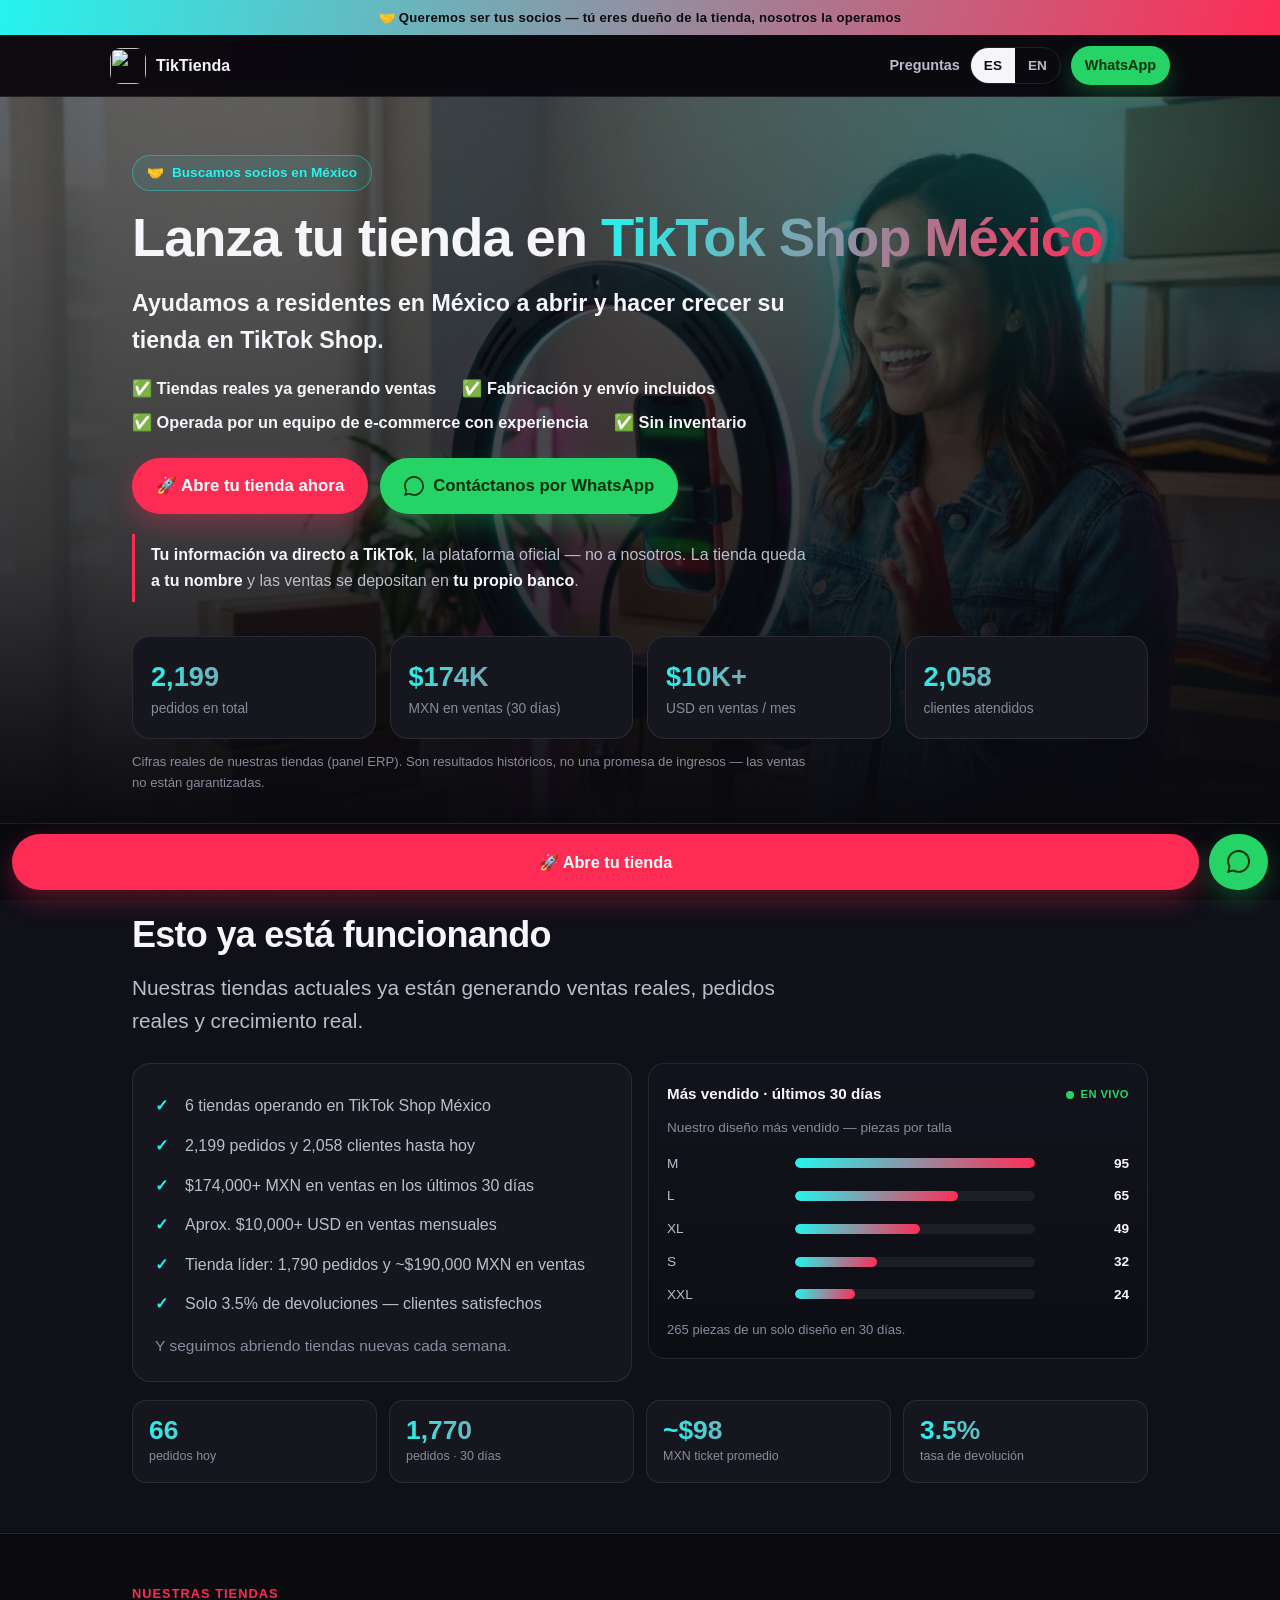
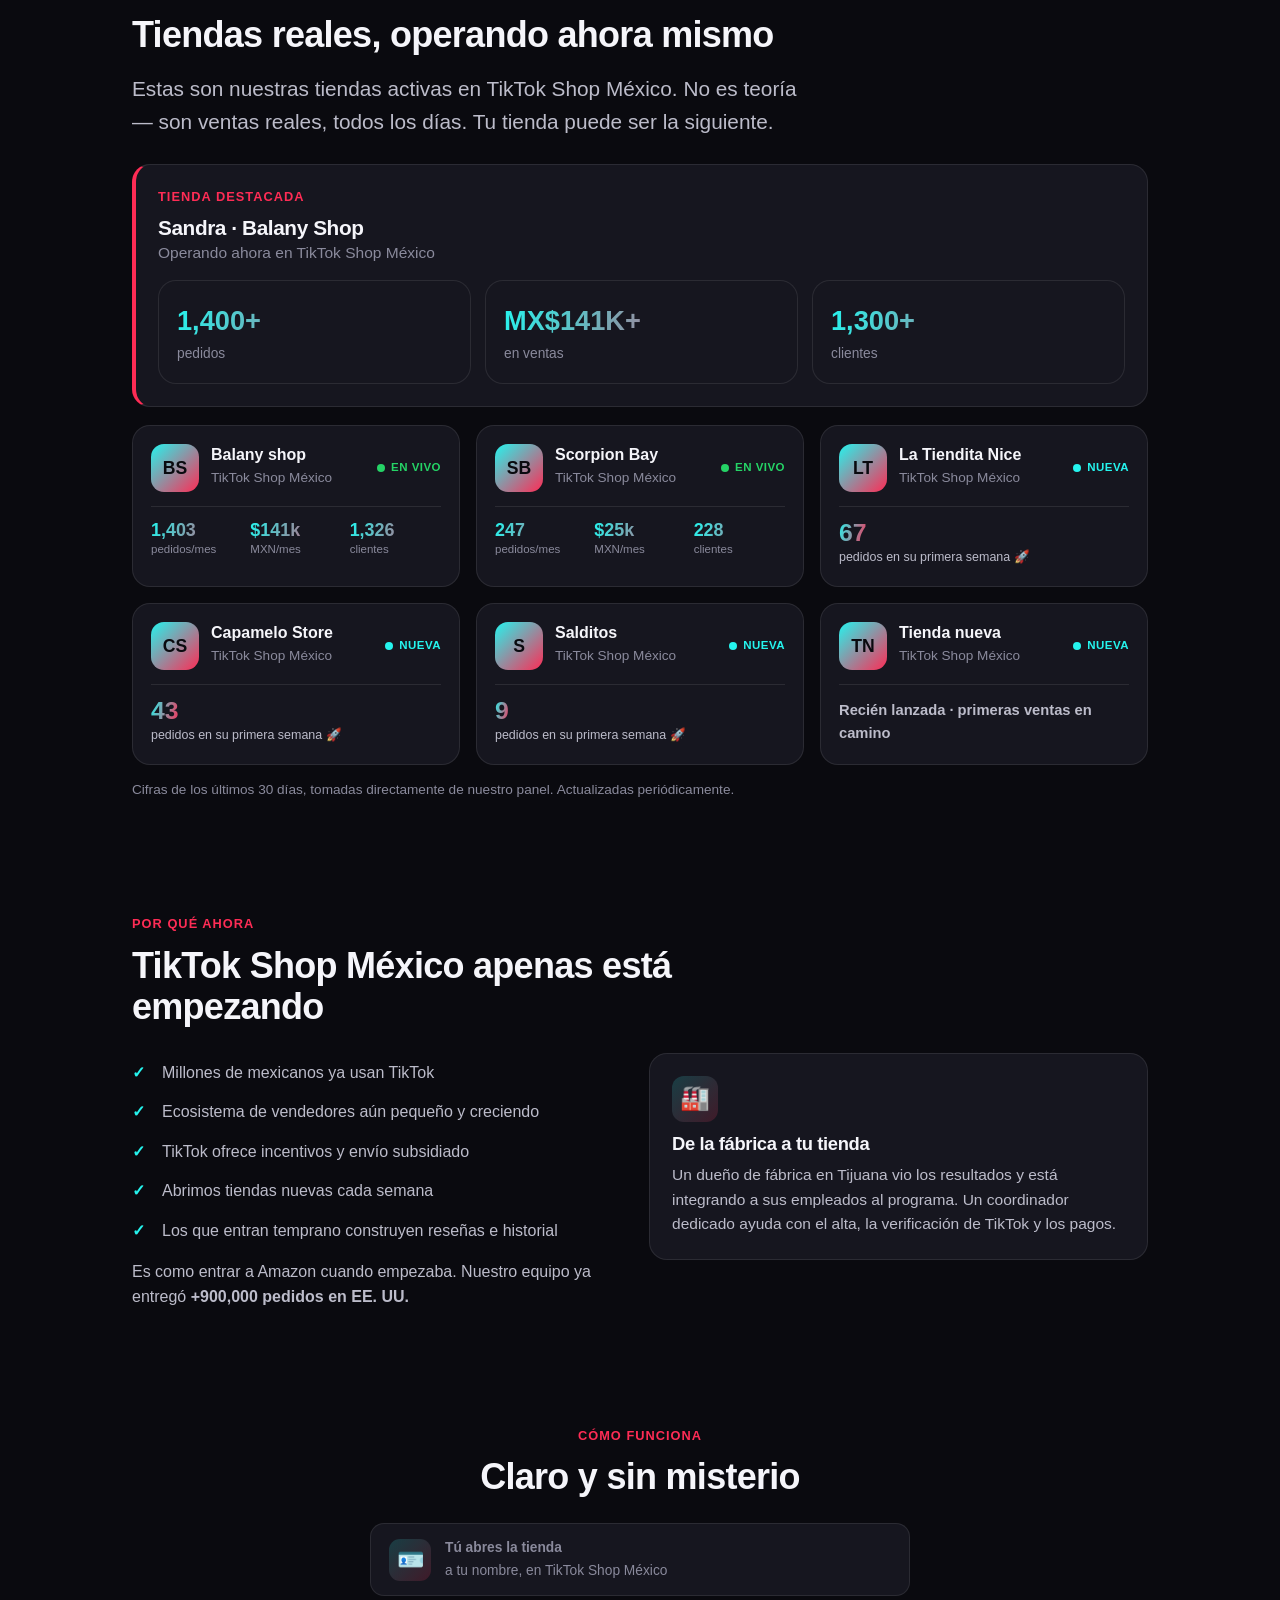
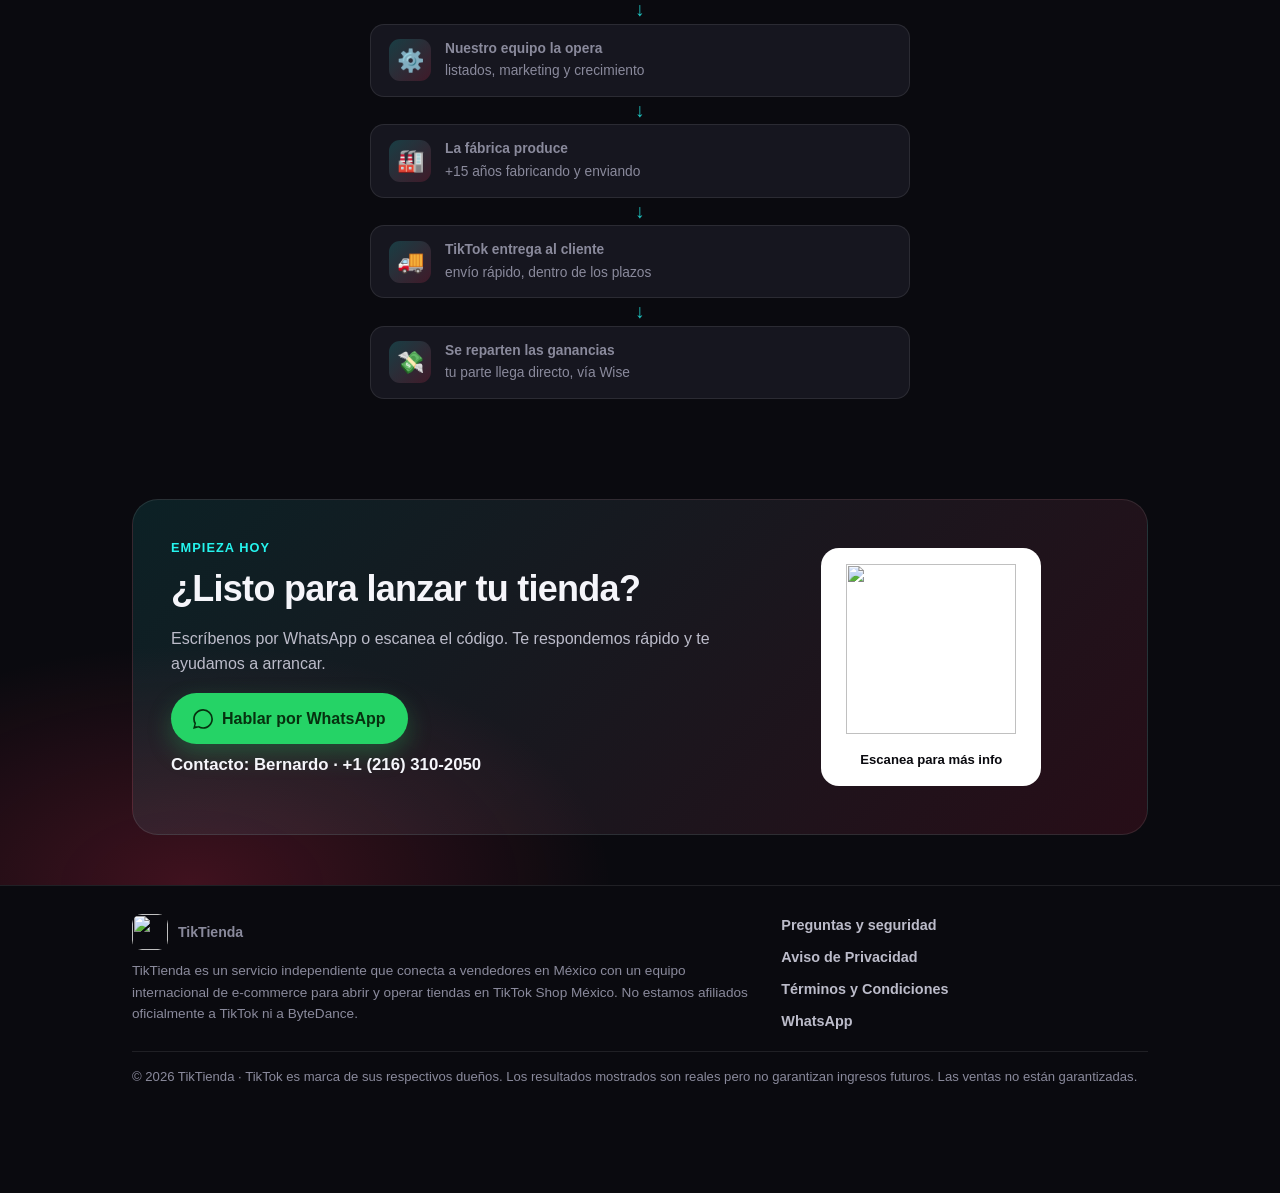
==== commit 41bb227d: "lean: split homepage — move Security/FAQ/Founder/Quienes to info.html, extract styles.css Homepage i" ====
--- a/index.html
+++ b/index.html
@@ -7,340 +7,7 @@
 <link rel="icon" type="image/png" href="img/logo-icon.png" />
 <meta name="description" content="Asóciate con un equipo internacional de e-commerce que ya genera ventas en TikTok Shop México. Tú eres dueño de la tienda; nosotros operamos, fabricamos y enviamos." />
 <script src="https://cdnjs.cloudflare.com/ajax/libs/qrcodejs/1.0.0/qrcode.min.js"></script>
-<style>
-  :root{
-    --bg:#0a0a0f;--bg-2:#101019;--card:#16161f;--ink:#f5f5fa;--ink-soft:#bcbcca;--ink-mute:#8a8a9c;
-    --pink:#fe2c55;--cyan:#25f4ee;--green:#25d366;--line:rgba(255,255,255,.09);
-    --radius:18px;--maxw:1060px;--grad:linear-gradient(105deg,var(--cyan),var(--pink));
-  }
-  *{box-sizing:border-box}
-  html{scroll-behavior:smooth}
-  body{margin:0;color:var(--ink);line-height:1.6;-webkit-font-smoothing:antialiased;
-    font-family:-apple-system,BlinkMacSystemFont,"Segoe UI",Roboto,Helvetica,Arial,sans-serif;
-    background:radial-gradient(1200px 700px at 85% -10%,rgba(37,244,238,.10),transparent 55%),
-               radial-gradient(900px 600px at -5% 0%,rgba(254,44,85,.12),transparent 50%),var(--bg);}
-  .wrap{max-width:var(--maxw);margin:0 auto;padding:0 22px}
-  h1,h2,h3{line-height:1.14;margin:0 0 .45em;font-weight:800;letter-spacing:-.02em}
-  h1{font-size:clamp(2rem,5.2vw,3.4rem)}
-  h2{font-size:clamp(1.55rem,3.4vw,2.25rem)}
-  h3{font-size:1.15rem}
-  p{margin:0 0 1em;color:var(--ink-soft)}
-  .grad-text{background:var(--grad);-webkit-background-clip:text;background-clip:text;color:transparent}
-  a{color:inherit}
-  .muted{color:var(--ink-mute)}
-  .big-lead{font-size:clamp(1.05rem,2.1vw,1.3rem)}
-
-  /* language visibility */
-  .lang-en{display:none}
-  body.en .lang-es{display:none}
-  body.en .lang-en{display:block}
-  span.lang-es,span.lang-en,a.lang-es,a.lang-en{display:none}
-  span.lang-es,a.lang-es{display:inline}
-  body.en span.lang-es,body.en a.lang-es{display:none}
-  body.en span.lang-en,body.en a.lang-en{display:inline}
-
-  /* header */
-  .ribbon{background:var(--grad);color:#0a0a0f;text-align:center;font-weight:800;font-size:.82rem;padding:7px 14px;letter-spacing:.02em}
-  header{position:sticky;top:0;z-index:50;backdrop-filter:blur(10px);
-    background:rgba(10,10,15,.74);border-bottom:1px solid var(--line)}
-  .bar{display:flex;align-items:center;justify-content:space-between;gap:12px;padding:11px 0}
-  .brand{display:flex;align-items:center;gap:10px;font-weight:800}
-  .logo{width:36px;height:36px;border-radius:10px;display:block}
-  .bar-actions{display:flex;align-items:center;gap:10px}
-  .toggle{display:inline-flex;border:1px solid var(--line);border-radius:999px;overflow:hidden}
-  .toggle button{background:transparent;color:var(--ink-soft);border:0;padding:7px 13px;cursor:pointer;font:inherit;font-weight:700;font-size:.85rem}
-  .toggle button.active{background:var(--ink);color:#0a0a0f}
-
-  /* buttons */
-  .btn{display:inline-flex;align-items:center;gap:9px;border:0;cursor:pointer;font:inherit;font-weight:700;
-    padding:13px 22px;border-radius:999px;text-decoration:none;transition:transform .12s,box-shadow .12s;white-space:nowrap}
-  .btn:active{transform:translateY(1px)}
-  .btn-wa{background:var(--green);color:#06310f;box-shadow:0 10px 24px rgba(37,211,102,.28)}
-  .btn-wa:hover{box-shadow:0 14px 30px rgba(37,211,102,.42)}
-  .btn-primary{background:var(--pink);color:#fff;box-shadow:0 10px 26px rgba(254,44,85,.32)}
-  .btn-primary:hover{filter:brightness(1.08);box-shadow:0 16px 34px rgba(254,44,85,.45)}
-  .btn-ghost{background:transparent;color:var(--ink);border:1px solid var(--line)}
-  .btn-ghost:hover{border-color:rgba(255,255,255,.35)}
-  .btn-sm{padding:8px 14px;font-size:.9rem}
-  .svg-wa{width:20px;height:20px}
-
-  /* layout helpers */
-  section{padding:50px 0}
-  .eyebrow{display:inline-flex;align-items:center;gap:8px;font-weight:700;font-size:.85rem;color:var(--cyan);
-    border:1px solid rgba(37,244,238,.35);background:rgba(37,244,238,.07);padding:6px 14px;border-radius:999px;margin-bottom:16px}
-  .kicker{color:var(--pink);font-weight:800;text-transform:uppercase;letter-spacing:.08em;font-size:.8rem;margin-bottom:10px}
-  .section-head{max-width:680px;margin-bottom:26px}
-  .alt{background:var(--bg-2);border-top:1px solid var(--line);border-bottom:1px solid var(--line)}
-  .pill-row{display:flex;flex-wrap:wrap;gap:10px;margin-top:8px}
-  /* lang toggle for flex rows (.pill-row sets display:flex, which would otherwise beat .lang-en{display:none}) */
-  .pill-row.lang-en{display:none}
-  body.en .pill-row.lang-es{display:none}
-  body.en .pill-row.lang-en{display:flex}
-  .pill{border:1px solid var(--line);background:var(--card);border-radius:999px;padding:8px 15px;font-weight:600;color:var(--ink-soft);font-size:.95rem}
-
-  /* hero */
-  .hero{padding:58px 0 26px}
-  .hero h1{margin-bottom:.3em}
-  .hero .sub{font-size:clamp(1.1rem,2.3vw,1.45rem);font-weight:700;color:var(--ink);max-width:720px;margin-bottom:.5em}
-  .hero .lead{max-width:660px}
-  .hero-cta{display:flex;flex-wrap:wrap;gap:12px;margin-top:22px}
-  .notbox{margin-top:20px;border-left:3px solid var(--pink);padding:8px 0 8px 16px;color:var(--ink-soft);max-width:680px}
-  .notbox strong{color:var(--ink)}
-
-  /* stats */
-  .stats{display:grid;grid-template-columns:repeat(4,1fr);gap:14px;margin:34px 0 4px}
-  .stat{background:var(--card);border:1px solid var(--line);border-radius:var(--radius);padding:18px}
-  .stat .n{font-size:clamp(1.25rem,2.6vw,1.7rem);font-weight:900;background:var(--grad);-webkit-background-clip:text;background-clip:text;color:transparent}
-  .stat .l{font-size:.86rem;color:var(--ink-mute)}
-  @media(max-width:720px){.stats{grid-template-columns:repeat(2,1fr)}}
-
-  /* cards / grids */
-  .grid{display:grid;gap:16px}
-  .grid-2{grid-template-columns:repeat(2,1fr)}
-  .grid-3{grid-template-columns:repeat(3,1fr)}
-  @media(max-width:820px){.grid-2,.grid-3{grid-template-columns:1fr}}
-  .card{background:var(--card);border:1px solid var(--line);border-radius:var(--radius);padding:22px}
-  .card .ico{width:46px;height:46px;border-radius:12px;display:grid;place-items:center;font-size:24px;
-    background:linear-gradient(135deg,rgba(37,244,238,.18),rgba(254,44,85,.18));margin-bottom:12px}
-  .card p{margin:0;font-size:.97rem}
-
-  /* checklists */
-  ul.check{list-style:none;margin:0;padding:0}
-  ul.check li{position:relative;padding:7px 0 7px 30px;color:var(--ink-soft)}
-  ul.check li::before{content:"✓";position:absolute;left:0;top:7px;color:var(--cyan);font-weight:900}
-  ul.cross li::before{content:"✕";color:var(--ink-mute)}
-  ul.dot li::before{content:"•";color:var(--pink);font-size:1.3em;top:3px}
-
-  .two-col{display:grid;grid-template-columns:1fr 1fr;gap:18px}
-  @media(max-width:820px){.two-col{grid-template-columns:1fr}}
-
-  /* steps */
-  .steps{display:grid;grid-template-columns:repeat(2,1fr);gap:14px;counter-reset:step;margin-top:8px}
-  @media(max-width:820px){.steps{grid-template-columns:1fr}}
-  .step{position:relative;background:var(--card);border:1px solid var(--line);border-radius:14px;padding:16px 18px 16px 58px}
-  .step::before{counter-increment:step;content:counter(step);position:absolute;left:14px;top:14px;
-    width:32px;height:32px;border-radius:9px;background:var(--grad);color:#0a0a0f;font-weight:900;display:grid;place-items:center}
-  .step b{display:block;color:var(--ink);margin-bottom:2px}
-
-  /* proof gallery */
-  .proof{display:grid;grid-template-columns:repeat(3,1fr);gap:14px;margin-top:8px}
-  @media(max-width:820px){.proof{grid-template-columns:1fr}}
-  .shot{aspect-ratio:16/10;border-radius:14px;border:1px dashed var(--line);background:#0d0d15 center/cover no-repeat;
-    display:grid;place-items:center;text-align:center;color:var(--ink-mute);font-size:.85rem;padding:14px;overflow:hidden}
-  .shot img{width:100%;height:100%;object-fit:cover;border-radius:13px}
-  .featimg{width:100%;border:1px solid var(--line);border-radius:16px;display:block;background:#0a0e16}
-  .hero-media{margin-top:28px}
-  .hero-media img{width:100%;border:1px solid var(--line);border-radius:18px;display:block;box-shadow:0 24px 60px rgba(0,0,0,.45)}
-  .hero-media .cap{margin-top:8px;font-size:.82rem;color:var(--ink-mute);text-align:center}
-  .gallery{display:grid;grid-template-columns:repeat(3,1fr);gap:14px}
-  @media(max-width:820px){.gallery{grid-template-columns:repeat(2,1fr)}}
-  .gallery figure{margin:0;background:var(--card);border:1px solid var(--line);border-radius:16px;overflow:hidden}
-  .gallery img{width:100%;display:block;aspect-ratio:1/1;object-fit:cover}
-  .gallery figcaption{padding:11px 13px;font-size:.92rem;color:var(--ink-soft);font-weight:600}
-  .gallery .slot{display:grid;place-items:center;aspect-ratio:1/1;border:1px dashed var(--line);border-radius:16px;color:var(--ink-mute);font-size:.8rem;text-align:center;padding:12px;line-height:1.5}
-  .lifestyle{display:grid;grid-template-columns:repeat(3,1fr);gap:14px;margin-top:16px}
-  @media(max-width:820px){.lifestyle{grid-template-columns:1fr}}
-  .lstyle{margin:0;background:var(--card);border:1px solid var(--line);border-radius:16px;overflow:hidden}
-  .lstyle img{width:100%;display:block;aspect-ratio:4/5;object-fit:cover}
-  .lstyle .slot{aspect-ratio:4/5;border:1px dashed var(--line);border-radius:16px;display:grid;place-items:center;text-align:center;color:var(--ink-mute);font-size:.82rem;padding:12px;line-height:1.5}
-
-  /* risk box */
-  .risk{border:1px solid rgba(254,44,85,.35);background:rgba(254,44,85,.06);border-radius:var(--radius);padding:22px}
-
-  /* form */
-  form.apply{display:grid;grid-template-columns:1fr 1fr;gap:14px}
-  @media(max-width:680px){form.apply{grid-template-columns:1fr}}
-  form.apply .full{grid-column:1/-1}
-  .field label{display:block;font-weight:700;font-size:.9rem;margin-bottom:6px}
-  .field input,.field select{width:100%;background:#0d0d15;border:1px solid var(--line);border-radius:12px;
-    color:var(--ink);padding:12px 14px;font:inherit}
-  .field input:focus,.field select:focus{outline:0;border-color:var(--cyan)}
-
-  /* CTA / QR */
-  .cta{background:linear-gradient(135deg,rgba(37,244,238,.10),rgba(254,44,85,.12));border:1px solid var(--line);
-    border-radius:26px;padding:38px;display:grid;grid-template-columns:1.4fr .9fr;gap:30px;align-items:center}
-  @media(max-width:780px){.cta{grid-template-columns:1fr;text-align:center}}
-  .qr-card{background:#fff;border-radius:18px;padding:16px;display:grid;place-items:center;gap:8px;justify-self:center;width:220px}
-  .qr-card .cap{color:#0a0a0f;font-weight:700;font-size:.82rem;text-align:center}
-  .contact-line{font-size:1.05rem;color:var(--ink);font-weight:600;margin-top:8px}
-
-  .fab{position:fixed;right:18px;bottom:18px;z-index:60;display:inline-flex;align-items:center;gap:10px;
-    background:var(--green);color:#06310f;font-weight:800;padding:13px 19px;border-radius:999px;text-decoration:none;
-    box-shadow:0 12px 30px rgba(37,211,102,.45)}
-  .fab svg{width:21px;height:21px}
-  .fab-apply{left:18px;right:auto;background:var(--grad);color:#0a0a0f;box-shadow:0 12px 30px rgba(254,44,85,.42)}
-  .btn-lg{padding:15px 24px;font-size:1.05rem}
-  .steps-go{display:grid;grid-template-columns:repeat(2,1fr);gap:18px;max-width:760px;margin:0 auto}
-  @media(max-width:720px){.steps-go{grid-template-columns:1fr}}
-  .go-card{background:var(--card);border:1px solid var(--line);border-radius:var(--radius);padding:28px 22px;text-align:center;display:flex;flex-direction:column;align-items:center;gap:8px}
-  .go-card .go-num{width:48px;height:48px;border-radius:50%;background:var(--grad);color:#0a0a0f;font-weight:900;font-size:22px;display:grid;place-items:center;margin-bottom:4px}
-  .go-card h3{margin:0;font-size:1.25rem}
-  .go-card p{margin:0 0 12px;font-size:.96rem}
-  .go-card .btn{margin-top:auto;width:100%;justify-content:center}
-  .actionbar{position:fixed;left:0;right:0;bottom:0;z-index:60;display:flex;gap:10px;padding:10px 12px;background:rgba(10,10,15,.94);backdrop-filter:blur(10px);border-top:1px solid var(--line)}
-  .actionbar .actionbar-main{flex:1;justify-content:center;padding:15px;font-size:1.02rem}
-  .actionbar .actionbar-wa{flex:0 0 auto;padding:0 18px}
-  .actionbar .actionbar-wa svg{width:23px;height:23px}
-  body{padding-bottom:78px}
-  footer{border-top:1px solid var(--line);padding:28px 0;color:var(--ink-mute);font-size:.88rem}
-
-  /* ===== parallax bands ===== */
-  .px{position:relative;background-color:#0a0a0f;background-position:center;background-size:cover;
-    background-repeat:no-repeat;background-attachment:fixed}
-  .px>.wrap{position:relative;z-index:1}
-  .px::before{content:"";position:absolute;inset:0;z-index:0}
-  .px-hero::before{background:
-    radial-gradient(900px 520px at 82% 4%,rgba(37,244,238,.20),transparent 60%),
-    linear-gradient(180deg,rgba(10,10,15,.62),rgba(10,10,15,.80) 62%,var(--bg))}
-  .px-dark::before{background:linear-gradient(180deg,rgba(10,10,15,.84),rgba(10,10,15,.93))}
-  .px-cta::before{background:
-    radial-gradient(700px 400px at 15% 100%,rgba(254,44,85,.22),transparent 60%),
-    linear-gradient(180deg,rgba(10,10,15,.88),rgba(10,10,15,.95))}
-  /* fixed-attachment is janky/disabled on mobile + iOS — fall back to scroll */
-  @media(max-width:820px){.px{background-attachment:scroll}}
-  @media(prefers-reduced-motion:reduce){.px{background-attachment:scroll}}
-
-  /* ===== our stores (data-driven) ===== */
-  .stores-grid{display:grid;grid-template-columns:repeat(3,1fr);gap:16px;margin-top:8px}
-  @media(max-width:900px){.stores-grid{grid-template-columns:repeat(2,1fr)}}
-  @media(max-width:600px){.stores-grid{grid-template-columns:1fr}}
-  .store-card{background:var(--card);border:1px solid var(--line);border-radius:var(--radius);
-    padding:18px;display:flex;flex-direction:column;gap:14px;transition:transform .14s,border-color .14s}
-  .store-card:hover{transform:translateY(-3px);border-color:rgba(37,244,238,.4)}
-  .store-top{display:flex;align-items:center;gap:12px}
-  .store-av{width:48px;height:48px;border-radius:13px;flex:0 0 auto;object-fit:cover;
-    background:linear-gradient(135deg,var(--cyan),var(--pink));display:grid;place-items:center;
-    color:#0a0a0f;font-weight:900;font-size:1.1rem;border:0}
-  .store-id b{display:block;font-weight:800;line-height:1.2}
-  .store-id span{font-size:.85rem;color:var(--ink-mute)}
-  .store-live{margin-left:auto;display:inline-flex;align-items:center;gap:6px;font-size:.72rem;
-    font-weight:800;color:var(--green);text-transform:uppercase;letter-spacing:.04em}
-  .store-live i{width:8px;height:8px;border-radius:50%;background:var(--green);box-shadow:0 0 0 0 rgba(37,211,102,.6);animation:pulse 1.8s infinite}
-  @keyframes pulse{0%{box-shadow:0 0 0 0 rgba(37,211,102,.55)}70%{box-shadow:0 0 0 8px rgba(37,211,102,0)}100%{box-shadow:0 0 0 0 rgba(37,211,102,0)}}
-  .store-stats{display:grid;grid-template-columns:repeat(3,1fr);gap:8px;border-top:1px solid var(--line);padding-top:14px}
-  .store-stats .v{font-weight:900;font-size:1.12rem;background:var(--grad);-webkit-background-clip:text;background-clip:text;color:transparent;line-height:1.1}
-  .store-stats .k{font-size:.72rem;color:var(--ink-mute)}
-  .store-card .btn{margin-top:auto;justify-content:center}
-  .store-live.new{color:var(--cyan)}
-  .store-live.new i{background:var(--cyan);animation:pulseC 1.8s infinite}
-  @keyframes pulseC{0%{box-shadow:0 0 0 0 rgba(37,244,238,.55)}70%{box-shadow:0 0 0 8px rgba(37,244,238,0)}100%{box-shadow:0 0 0 0 rgba(37,244,238,0)}}
-  .store-new{border-top:1px solid var(--line);padding-top:14px;display:flex;flex-direction:column;
-    align-items:flex-start;justify-content:center;gap:2px;min-height:62px}
-  .store-new .v{font-weight:900;font-size:1.55rem;line-height:1;background:var(--grad);-webkit-background-clip:text;background-clip:text;color:transparent}
-  .store-new .k{font-size:.78rem;color:var(--ink-soft)}
-  .store-new .msg{color:var(--ink-soft);font-weight:600;font-size:.92rem}
-  .stores-note{margin-top:14px;font-size:.85rem}
-
-  /* ===== real-data panels (dashboard look, no images = never blank) ===== */
-  .datapanel{background:linear-gradient(180deg,#13131d,#0d0d14);border:1px solid var(--line);border-radius:16px;padding:18px}
-  .dp-head{display:flex;align-items:center;justify-content:space-between;gap:10px;margin-bottom:14px}
-  .dp-title{font-weight:800;font-size:.95rem}
-  .dp-live{display:inline-flex;align-items:center;gap:6px;font-size:.7rem;font-weight:800;color:var(--green);text-transform:uppercase;letter-spacing:.04em;white-space:nowrap}
-  .dp-live i{width:8px;height:8px;border-radius:50%;background:var(--green);animation:pulse 1.8s infinite}
-  .bars{display:flex;flex-direction:column;gap:11px}
-  .bar-row{display:grid;grid-template-columns:118px 1fr 84px;align-items:center;gap:10px;font-size:.85rem}
-  .bar-row .lab{color:var(--ink-soft);white-space:nowrap;overflow:hidden;text-overflow:ellipsis}
-  .bar-track{height:10px;background:rgba(255,255,255,.06);border-radius:99px;overflow:hidden}
-  .bar-fill{height:100%;min-width:10px;border-radius:99px;background:var(--grad)}
-  .bar-row .val{font-weight:800;color:var(--ink);text-align:right;font-variant-numeric:tabular-nums}
-  @media(max-width:720px){.bar-row{grid-template-columns:78px 1fr 68px;font-size:.8rem}}
-  .kpis{display:grid;grid-template-columns:repeat(4,1fr);gap:12px;margin-top:18px}
-  @media(max-width:720px){.kpis{grid-template-columns:repeat(2,1fr)}}
-  .kpi{background:var(--card);border:1px solid var(--line);border-radius:14px;padding:15px 16px}
-  .kpi .v{font-size:clamp(1.2rem,2.5vw,1.65rem);font-weight:900;line-height:1.1;background:var(--grad);-webkit-background-clip:text;background-clip:text;color:transparent}
-  .kpi .k{font-size:.78rem;color:var(--ink-mute);margin-top:2px}
-
-  /* ===== footer ===== */
-  .foot-grid{display:grid;grid-template-columns:1.7fr 1fr;gap:26px;margin-bottom:18px}
-  @media(max-width:720px){.foot-grid{grid-template-columns:1fr}}
-  .foot-links{display:flex;flex-direction:column;gap:9px}
-  .foot-links a{color:var(--ink-soft);text-decoration:none;font-weight:600;font-size:.9rem}
-  .foot-links a:hover{color:var(--ink)}
-  .foot-legal{font-size:.82rem;border-top:1px solid var(--line);padding-top:14px}
-
-  /* ===== hero checklist ===== */
-  .hero-checks{display:flex;flex-wrap:wrap;gap:8px 26px;margin:16px 0 2px;padding:0;list-style:none}
-  .hero-checks li{font-weight:700;color:var(--ink);font-size:1.02rem}
-  .hero-checks li::before{content:"✅ "}
-
-  /* ===== how it works flow ===== */
-  .flow{display:flex;flex-direction:column;gap:8px;max-width:540px;margin:8px auto 0}
-  .flow-step{display:flex;align-items:center;gap:14px;background:var(--card);border:1px solid var(--line);border-radius:14px;padding:13px 18px}
-  .flow-step .fi{font-size:22px;width:42px;height:42px;border-radius:11px;display:grid;place-items:center;background:linear-gradient(135deg,rgba(37,244,238,.18),rgba(254,44,85,.18));flex:0 0 auto}
-  .flow-step b{display:block;line-height:1.2}
-  .flow-step span{font-size:.86rem;color:var(--ink-mute)}
-  .flow-arrow{text-align:center;color:var(--cyan);font-size:1.2rem;line-height:.6;opacity:.8}
-
-  /* ===== payouts (Wise) ===== */
-  .payouts{display:grid;grid-template-columns:repeat(3,1fr);gap:16px;margin-top:8px}
-  @media(max-width:820px){.payouts{grid-template-columns:1fr}}
-  .payout{background:var(--card);border:1px solid var(--line);border-radius:var(--radius);padding:20px;display:flex;flex-direction:column;gap:9px}
-  .payout .wise{display:inline-flex;align-items:center;gap:7px;align-self:flex-start;background:#9fe870;color:#163300;font-weight:800;font-size:.72rem;padding:4px 11px;border-radius:999px}
-  .payout .amt{font-size:1.95rem;font-weight:900;line-height:1;background:var(--grad);-webkit-background-clip:text;background-clip:text;color:transparent}
-  .payout .sub{font-size:.92rem;color:var(--ink-soft);font-weight:700}
-  .payout .lbl{font-size:.72rem;color:var(--ink-mute);text-transform:uppercase;letter-spacing:.05em;font-weight:800}
-  .payout .meta{font-size:.88rem;color:var(--ink-soft)}
-  .payout .calc{font-size:.8rem;color:var(--ink-mute);border-top:1px solid var(--line);padding-top:10px;margin-top:auto}
-  .payout .pshot{width:100%;border-radius:10px;border:1px solid var(--line);display:block}
-
-  /* ===== FAQ ===== */
-  .faq{max-width:800px;margin:0 auto}
-  .faq details{border:1px solid var(--line);border-radius:12px;background:var(--card);margin-bottom:10px;overflow:hidden}
-  .faq summary{cursor:pointer;padding:15px 18px;font-weight:700;list-style:none;display:flex;justify-content:space-between;gap:12px;align-items:center}
-  .faq summary::-webkit-details-marker{display:none}
-  .faq summary::after{content:"+";color:var(--cyan);font-weight:900;font-size:1.3rem;line-height:1}
-  .faq details[open] summary::after{content:"−"}
-  .faq details .a{margin:0;padding:0 18px 16px;color:var(--ink-soft);font-size:.95rem}
-
-  /* ===== team + proof slots (hidden until real images exist) ===== */
-  .team{display:grid;grid-template-columns:repeat(3,1fr);gap:16px;margin-top:8px}
-  @media(max-width:820px){.team{grid-template-columns:1fr}}
-  .member{background:var(--card);border:1px solid var(--line);border-radius:var(--radius);overflow:hidden}
-  .member img{width:100%;display:block;aspect-ratio:1/1;object-fit:cover}
-  .member .info{padding:14px 16px}
-  .member .info b{display:block}
-  .member .info span{font-size:.88rem;color:var(--ink-mute)}
-  .proofgrid{display:grid;grid-template-columns:repeat(4,1fr);gap:12px;margin-top:8px}
-  @media(max-width:820px){.proofgrid{grid-template-columns:repeat(2,1fr)}}
-  .proofgrid figure{margin:0;background:var(--card);border:1px solid var(--line);border-radius:12px;overflow:hidden}
-  .proofgrid img{width:100%;display:block;aspect-ratio:4/3;object-fit:cover}
-  .proofgrid figcaption{padding:9px 11px;font-size:.82rem;color:var(--ink-soft);font-weight:600}
-
-  /* ===== founder note ===== */
-  .founder{max-width:800px;margin:0 auto;background:var(--card);border:1px solid var(--line);border-left:4px solid var(--pink);border-radius:var(--radius);padding:28px 30px}
-  @media(max-width:600px){.founder{padding:22px 20px}}
-  .founder .q{font-size:clamp(1.05rem,2vw,1.25rem);line-height:1.65;color:var(--ink);margin:0}
-  .founder .sig{margin-top:16px;font-weight:800;color:var(--ink)}
-  .founder .sig span{font-weight:600;color:var(--ink-mute);font-size:.9rem}
-  .founder .sig span.lang-es{display:block}
-  .founder .sig span.lang-en{display:none}
-  body.en .founder .sig span.lang-es{display:none}
-  body.en .founder .sig span.lang-en{display:block}
-
-  /* ===== PRINT: one-page bilingual flyer ===== */
-  .flyer{display:none}
-  @media print{
-    @page{size:Letter portrait;margin:11mm}
-    body{background:#fff !important;color:#000}
-    .no-print{display:none !important}
-    .flyer{display:block;color:#000;font-size:10.5pt;line-height:1.4}
-    .flyer-head{display:flex;align-items:center;justify-content:space-between;border-bottom:3px solid #fe2c55;padding-bottom:9px;margin-bottom:12px}
-    .flyer-logo{display:flex;align-items:center;gap:9px;font-weight:900;font-size:16pt}
-    .flyer-logo .lg{width:40px;height:40px;border-radius:9px;display:block}
-    .flyer h1{font-size:21pt;margin:0 0 4px;color:#000;line-height:1.1}
-    .flyer .sub{font-size:11pt;color:#333;margin:0 0 6px}
-    .flyer .proofbar{display:flex;gap:14px;flex-wrap:wrap;margin:8px 0 12px;font-weight:700;color:#fe2c55;font-size:10pt}
-    .flyer-cols{display:grid;grid-template-columns:1fr 1fr;gap:22px;margin-bottom:10px}
-    .flyer-cols h2{font-size:11pt;text-transform:uppercase;letter-spacing:.05em;border-bottom:1px solid #ddd;padding-bottom:3px;margin:0 0 6px;color:#fe2c55}
-    .flyer-cols ul{margin:0 0 8px;padding-left:16px}
-    .flyer-cols li{margin-bottom:3px}
-    .flyer-foot{display:flex;align-items:center;justify-content:space-between;gap:20px;border-top:3px solid #25f4ee;padding-top:12px;margin-top:4px}
-    .flyer-contact .big{font-size:16pt;font-weight:900}
-    .flyer-qr-wrap{text-align:center}
-    .flyer-qr-wrap #flyer-qr img,.flyer-qr-wrap #flyer-qr canvas{width:140px;height:140px}
-    .flyer-qr-wrap .cap{font-size:8.5pt;color:#333;margin-top:3px}
-  }
-</style>
+<link rel="stylesheet" href="styles.css" />
 </head>
 <body>
 
@@ -350,6 +17,7 @@
   <div class="wrap bar">
     <div class="brand"><img class="logo" src="img/logo-icon.png" alt="" /> TikTienda</div>
     <div class="bar-actions">
+      <a href="info.html" style="color:var(--ink-soft);text-decoration:none;font-weight:700;font-size:.9rem"><span class="lang-es">Preguntas</span><span class="lang-en">FAQ</span></a>
       <div class="toggle" role="group" aria-label="idioma">
         <button id="lang-es" class="active" onclick="setLang('es')">ES</button>
         <button id="lang-en" onclick="setLang('en')">EN</button>
@@ -406,36 +74,6 @@
     </div>
     <p class="muted" style="margin-top:12px;font-size:.82rem;max-width:680px"><span class="lang-es">Cifras reales de nuestras tiendas (panel ERP). Son resultados históricos, no una promesa de ingresos — las ventas no están garantizadas.</span><span class="lang-en">Real figures from our stores (ERP dashboard). These are historical results, not a promise of income — sales are not guaranteed.</span></p>
 
-  </div>
-</section>
-
-<!-- ===================== SECURITY / TRUST ===================== -->
-<section id="seguridad">
-  <div class="wrap">
-    <div class="section-head">
-      <div class="kicker"><span class="lang-es">Tu información está segura</span><span class="lang-en">Your information is safe</span></div>
-      <div class="lang-es"><h2>¿Es seguro dar mis datos?</h2><p class="big-lead">Es la duda #1 — y la respuesta es sí. Esto es lo que realmente pasa con tu información:</p></div>
-      <div class="lang-en"><h2>Is it safe to share my info?</h2><p class="big-lead">It's the #1 question — and the answer is yes. Here's what actually happens with your information:</p></div>
-    </div>
-    <div class="grid grid-2">
-      <div class="card"><div class="ico">🔒</div>
-        <div class="lang-es"><h3>Te registras con TikTok, no con nosotros</h3><p>Tus documentos se suben en la plataforma oficial de TikTok Shop (seller-mx.tiktok.com), con cifrado y verificación de identidad — el mismo proceso que usa cualquier vendedor legítimo en México.</p></div>
-        <div class="lang-en"><h3>You register with TikTok, not with us</h3><p>Your documents are uploaded on TikTok Shop's official platform (seller-mx.tiktok.com), with encryption and identity verification — the same process every legitimate seller in Mexico uses.</p></div>
-      </div>
-      <div class="card"><div class="ico">🪪</div>
-        <div class="lang-es"><h3>La tienda es TUYA</h3><p>La cuenta queda a tu nombre. Tú eres el dueño. Puedes cambiar tu contraseña o quitarnos el acceso cuando quieras.</p></div>
-        <div class="lang-en"><h3>The store is YOURS</h3><p>The account is in your name. You're the owner. You can change your password or remove our access whenever you want.</p></div>
-      </div>
-      <div class="card"><div class="ico">🏦</div>
-        <div class="lang-es"><h3>El dinero llega a TU banco</h3><p>TikTok deposita las ventas directamente en tu cuenta bancaria mexicana. Nosotros nunca tocamos tu dinero.</p></div>
-        <div class="lang-en"><h3>The money goes to YOUR bank</h3><p>TikTok deposits sales straight into your own Mexican bank account. We never touch your money.</p></div>
-      </div>
-      <div class="card"><div class="ico">👥</div>
-        <div class="lang-es"><h3>Personas reales, no un bot</h3><p>No es una estafa ni un robot. Hablas con nuestro equipo por WhatsApp y te acompañamos en cada paso.</p></div>
-        <div class="lang-en"><h3>Real people, not a bot</h3><p>It's not a scam or a robot. You talk to our real team on WhatsApp and we guide you through every step.</p></div>
-      </div>
-    </div>
-    <p class="muted" style="margin-top:14px;font-size:.85rem"><span class="lang-es">TikTok Shop protege los datos con cifrado y monitoreo de fraude. Lee nuestro <a href="privacy.html" style="color:var(--cyan)">Aviso de Privacidad</a>.</span><span class="lang-en">TikTok Shop protects data with encryption and fraud monitoring. Read our <a href="privacy.html" style="color:var(--cyan)">Privacy Policy</a>.</span></p>
   </div>
 </section>
 
@@ -560,87 +198,6 @@
   </div>
 </section>
 
-<!-- ===================== FOUNDER NOTE ===================== -->
-<section id="nota">
-  <div class="wrap">
-    <div class="section-head" style="text-align:center;margin-left:auto;margin-right:auto">
-      <div class="kicker"><span class="lang-es">Una nota del fundador</span><span class="lang-en">A note from the founder</span></div>
-    </div>
-    <div class="founder">
-      <p class="q lang-es">"Llevo años en e-commerce en Estados Unidos — mi equipo y yo hemos entregado <strong>más de 900,000 pedidos</strong>. Hoy veo en TikTok Shop México la misma oportunidad que vi en Amazon hace años, y la quiero construir contigo. Sé que dar tus datos pone nervioso a cualquiera; por eso <strong>la tienda queda a tu nombre, el dinero llega a tu banco, y puedes quitarnos el acceso cuando quieras.</strong> Si entras temprano y trabajamos juntos, podemos construir algo grande."</p>
-      <p class="q lang-en">"I've spent years in e-commerce in the United States — my team and I have delivered <strong>over 900,000 orders</strong>. Today I see in TikTok Shop Mexico the same opportunity I saw in Amazon years ago, and I want to build it with you. I know handing over your information makes anyone nervous; that's why <strong>the store stays in your name, the money goes to your bank, and you can remove our access whenever you want.</strong> Get in early, work with us, and we can build something big."</p>
-      <div class="sig">— Bernardo <span class="lang-es">Fundador · TikTienda</span><span class="lang-en">Founder · TikTienda</span></div>
-    </div>
-  </div>
-</section>
-
-<!-- ===================== WHO WE ARE ===================== -->
-<section class="alt" id="quienes">
-  <div class="wrap">
-    <div class="section-head">
-      <div class="kicker"><span class="lang-es">Quiénes somos</span><span class="lang-en">Who we are</span></div>
-      <div class="lang-es"><h2>Personas reales, con experiencia real</h2><p>Hemos entregado <strong>+900,000 pedidos en EE. UU.</strong> Esta sociedad une tres grupos en un solo sistema completo.</p></div>
-      <div class="lang-en"><h2>Real people, with real experience</h2><p>We've delivered <strong>900,000+ orders in the U.S.</strong> This partnership unites three groups into one complete system.</p></div>
-    </div>
-    <div class="grid grid-3">
-      <div class="card"><div class="ico">🇲🇽</div>
-        <div class="lang-es"><h3>Socios en México</h3><p>Dueños de tienda que abren y poseen las cuentas de TikTok Shop México.</p></div>
-        <div class="lang-en"><h3>Mexico Partners</h3><p>Store owners who open and own the TikTok Shop Mexico accounts.</p></div>
-      </div>
-      <div class="card"><div class="ico">🇨🇳</div>
-        <div class="lang-es"><h3>Equipo de e-commerce en China</h3><p>Operadores experimentados de TikTok que gestionan productos, listados, estrategias de crecimiento y optimización.</p></div>
-        <div class="lang-en"><h3>China E-Commerce Team</h3><p>Experienced TikTok operators who manage products, listings, growth strategy and store optimization.</p></div>
-      </div>
-      <div class="card"><div class="ico">🏭</div>
-        <div class="lang-es"><h3>Manufactura y surtido</h3><p>Operación profesional de producción y envío capaz de fabricar y enviar rápido para cumplir los plazos de TikTok.</p></div>
-        <div class="lang-en"><h3>Manufacturing & Fulfillment</h3><p>A professional production and fulfillment operation able to make and ship fast to meet TikTok's delivery requirements.</p></div>
-      </div>
-    </div>
-
-    <div id="quienes-team" style="margin-top:24px">
-      <div class="kicker" style="margin-bottom:12px"><span class="lang-es">El equipo</span><span class="lang-en">The team</span></div>
-      <div id="team-grid" class="team">
-        <div class="member"><img src="img/team-bernardo.jpg" alt="" onerror="this.closest('.member').remove()"><div class="info"><b>Bernardo</b><span class="lang-es">Fundador · EE. UU.</span><span class="lang-en">Founder · USA</span></div></div>
-        <div class="member"><img src="img/team-jose.jpg" alt="" onerror="this.closest('.member').remove()"><div class="info"><b>José</b><span class="lang-es">Operaciones</span><span class="lang-en">Operations</span></div></div>
-        <div class="member"><img src="img/team-sandra.jpg" alt="" onerror="this.closest('.member').remove()"><div class="info"><b>Sandra</b><span class="lang-es">Socia · México</span><span class="lang-en">Partner · Mexico</span></div></div>
-      </div>
-    </div>
-
-    <div id="pruebas" style="margin-top:26px">
-      <div class="kicker" style="margin-bottom:4px"><span class="lang-es">Manufactura y logística</span><span class="lang-en">Manufacturing &amp; logistics</span></div>
-      <p class="muted" style="margin:0 0 12px;font-size:.82rem"><span class="lang-es">Imágenes ilustrativas de la operación de producción y envío.</span><span class="lang-en">Illustrative images of the production and shipping operation.</span></p>
-      <div id="proof-grid" class="proofgrid">
-        <figure><img src="img/proof-factory.jpg" alt="" onerror="this.closest('figure').remove()"><figcaption><span class="lang-es">Fábrica</span><span class="lang-en">Factory</span></figcaption></figure>
-        <figure><img src="img/proof-production.jpg" alt="" onerror="this.closest('figure').remove()"><figcaption><span class="lang-es">Producción</span><span class="lang-en">Production</span></figcaption></figure>
-        <figure><img src="img/proof-packing.jpg" alt="" onerror="this.closest('figure').remove()"><figcaption><span class="lang-es">Empaque</span><span class="lang-en">Packing</span></figcaption></figure>
-        <figure><img src="img/proof-shipping.jpg" alt="" onerror="this.closest('figure').remove()"><figcaption><span class="lang-es">Envíos</span><span class="lang-en">Shipping</span></figcaption></figure>
-      </div>
-    </div>
-  </div>
-</section>
-
-<!-- ===================== FAQ ===================== -->
-<section id="faq" class="alt">
-  <div class="wrap">
-    <div class="section-head" style="text-align:center;margin-left:auto;margin-right:auto">
-      <div class="kicker"><span class="lang-es">Preguntas frecuentes</span><span class="lang-en">FAQ</span></div>
-      <div class="lang-es"><h2>Lo que todos preguntan</h2></div>
-      <div class="lang-en"><h2>What everyone asks</h2></div>
-    </div>
-    <div class="faq">
-      <details><summary><span class="lang-es">¿Esto es legal?</span><span class="lang-en">Is this legal?</span></summary><p class="a"><span class="lang-es">Sí. Abres una tienda registrada en TikTok Shop México con el proceso oficial de la plataforma, igual que cualquier vendedor.</span><span class="lang-en">Yes. You open a registered store on TikTok Shop Mexico through the platform's official process, just like any seller.</span></p></details>
-      <details><summary><span class="lang-es">¿Soy dueño de la tienda?</span><span class="lang-en">Do I own the store?</span></summary><p class="a"><span class="lang-es">Sí. La cuenta queda 100% a tu nombre. Tú eres el dueño.</span><span class="lang-en">Yes. The account is 100% in your name. You are the owner.</span></p></details>
-      <details><summary><span class="lang-es">¿Puedo quitarles el acceso?</span><span class="lang-en">Can I remove your access?</span></summary><p class="a"><span class="lang-es">Cuando quieras. Puedes cambiar tu contraseña y retirar el acceso de nuestro equipo en cualquier momento.</span><span class="lang-en">Anytime. You can change your password and remove our team's access whenever you want.</span></p></details>
-      <details><summary><span class="lang-es">¿A dónde va el dinero y quién controla los pagos?</span><span class="lang-en">Where does the money go and who controls payouts?</span></summary><p class="a"><span class="lang-es">La cuenta de la tienda está a tu nombre. Nuestro equipo financia el inventario y opera la tienda; tu parte de las ganancias se te paga directo por Wise. Nosotros nunca tocamos tu banco.</span><span class="lang-en">The store account is in your name. Our team funds the inventory and operates the store; your share of the profit is paid to you directly via Wise. We never touch your bank.</span></p></details>
-      <details><summary><span class="lang-es">¿Qué pasa si TikTok suspende mi cuenta?</span><span class="lang-en">What if TikTok suspends my account?</span></summary><p class="a"><span class="lang-es">Operamos siguiendo las reglas de TikTok para evitarlo. Si pasa, nuestro equipo te ayuda a resolverlo. No hay ventas garantizadas, pero cuidamos tu cuenta como si fuera nuestra.</span><span class="lang-en">We operate by TikTok's rules to avoid it. If it happens, our team helps you resolve it. Sales aren't guaranteed, but we treat your account like our own.</span></p></details>
-      <details><summary><span class="lang-es">¿Tengo que pagar impuestos?</span><span class="lang-en">Do I pay taxes?</span></summary><p class="a"><span class="lang-es">Como con cualquier ingreso, eres responsable de tus obligaciones fiscales en México (RFC). Te orientamos, pero no damos asesoría fiscal.</span><span class="lang-en">As with any income, you're responsible for your tax obligations in Mexico (RFC). We guide you, but we don't give tax advice.</span></p></details>
-      <details><summary><span class="lang-es">¿Cuánto puedo ganar?</span><span class="lang-en">How much can I make?</span></summary><p class="a"><span class="lang-es">Depende de las ventas de tu tienda. Nuestra tienda líder genera más de MX$141,000 en ventas al mes. No hay ingresos garantizados; los resultados varían.</span><span class="lang-en">It depends on your store's sales. Our top store generates over MX$141,000 in sales per month. Income isn't guaranteed; results vary.</span></p></details>
-      <details><summary><span class="lang-es">¿Qué hace su equipo?</span><span class="lang-en">What does your team do?</span></summary><p class="a"><span class="lang-es">Todo lo operativo: investigación de productos, listados, marketing, atención al cliente, fabricación y envío.</span><span class="lang-en">Everything operational: product research, listings, marketing, customer service, manufacturing and shipping.</span></p></details>
-      <details><summary><span class="lang-es">¿Qué hago yo?</span><span class="lang-en">What do I do?</span></summary><p class="a"><span class="lang-es">Abres la tienda a tu nombre, completas la verificación de TikTok y te coordinas con nosotros por WhatsApp/WeChat. Nosotros hacemos el resto.</span><span class="lang-en">You open the store in your name, complete TikTok's verification, and coordinate with us on WhatsApp/WeChat. We do the rest.</span></p></details>
-    </div>
-  </div>
-</section>
-
 <!-- ===================== CTA / QR ===================== -->
 <section id="contacto" class="px px-cta" style="background-image:url('img/bg-money.jpg')">
   <div class="wrap">
@@ -676,6 +233,7 @@
         </p>
       </div>
       <div class="foot-links">
+        <a href="info.html"><span class="lang-es">Preguntas y seguridad</span><span class="lang-en">FAQ &amp; safety</span></a>
         <a href="privacy.html"><span class="lang-es">Aviso de Privacidad</span><span class="lang-en">Privacy Policy</span></a>
         <a href="terms.html"><span class="lang-es">Términos y Condiciones</span><span class="lang-en">Terms &amp; Conditions</span></a>
         <a id="foot-wa" href="#" target="_blank" rel="noopener">WhatsApp</a>
--- a/styles.css
+++ b/styles.css
@@ -0,0 +1,332 @@
+:root{
+    --bg:#0a0a0f;--bg-2:#101019;--card:#16161f;--ink:#f5f5fa;--ink-soft:#bcbcca;--ink-mute:#8a8a9c;
+    --pink:#fe2c55;--cyan:#25f4ee;--green:#25d366;--line:rgba(255,255,255,.09);
+    --radius:18px;--maxw:1060px;--grad:linear-gradient(105deg,var(--cyan),var(--pink));
+  }
+  *{box-sizing:border-box}
+  html{scroll-behavior:smooth}
+  body{margin:0;color:var(--ink);line-height:1.6;-webkit-font-smoothing:antialiased;
+    font-family:-apple-system,BlinkMacSystemFont,"Segoe UI",Roboto,Helvetica,Arial,sans-serif;
+    background:radial-gradient(1200px 700px at 85% -10%,rgba(37,244,238,.10),transparent 55%),
+               radial-gradient(900px 600px at -5% 0%,rgba(254,44,85,.12),transparent 50%),var(--bg);}
+  .wrap{max-width:var(--maxw);margin:0 auto;padding:0 22px}
+  h1,h2,h3{line-height:1.14;margin:0 0 .45em;font-weight:800;letter-spacing:-.02em}
+  h1{font-size:clamp(2rem,5.2vw,3.4rem)}
+  h2{font-size:clamp(1.55rem,3.4vw,2.25rem)}
+  h3{font-size:1.15rem}
+  p{margin:0 0 1em;color:var(--ink-soft)}
+  .grad-text{background:var(--grad);-webkit-background-clip:text;background-clip:text;color:transparent}
+  a{color:inherit}
+  .muted{color:var(--ink-mute)}
+  .big-lead{font-size:clamp(1.05rem,2.1vw,1.3rem)}
+
+  /* language visibility */
+  .lang-en{display:none}
+  body.en .lang-es{display:none}
+  body.en .lang-en{display:block}
+  span.lang-es,span.lang-en,a.lang-es,a.lang-en{display:none}
+  span.lang-es,a.lang-es{display:inline}
+  body.en span.lang-es,body.en a.lang-es{display:none}
+  body.en span.lang-en,body.en a.lang-en{display:inline}
+
+  /* header */
+  .ribbon{background:var(--grad);color:#0a0a0f;text-align:center;font-weight:800;font-size:.82rem;padding:7px 14px;letter-spacing:.02em}
+  header{position:sticky;top:0;z-index:50;backdrop-filter:blur(10px);
+    background:rgba(10,10,15,.74);border-bottom:1px solid var(--line)}
+  .bar{display:flex;align-items:center;justify-content:space-between;gap:12px;padding:11px 0}
+  .brand{display:flex;align-items:center;gap:10px;font-weight:800}
+  .logo{width:36px;height:36px;border-radius:10px;display:block}
+  .bar-actions{display:flex;align-items:center;gap:10px}
+  .toggle{display:inline-flex;border:1px solid var(--line);border-radius:999px;overflow:hidden}
+  .toggle button{background:transparent;color:var(--ink-soft);border:0;padding:7px 13px;cursor:pointer;font:inherit;font-weight:700;font-size:.85rem}
+  .toggle button.active{background:var(--ink);color:#0a0a0f}
+
+  /* buttons */
+  .btn{display:inline-flex;align-items:center;gap:9px;border:0;cursor:pointer;font:inherit;font-weight:700;
+    padding:13px 22px;border-radius:999px;text-decoration:none;transition:transform .12s,box-shadow .12s;white-space:nowrap}
+  .btn:active{transform:translateY(1px)}
+  .btn-wa{background:var(--green);color:#06310f;box-shadow:0 10px 24px rgba(37,211,102,.28)}
+  .btn-wa:hover{box-shadow:0 14px 30px rgba(37,211,102,.42)}
+  .btn-primary{background:var(--pink);color:#fff;box-shadow:0 10px 26px rgba(254,44,85,.32)}
+  .btn-primary:hover{filter:brightness(1.08);box-shadow:0 16px 34px rgba(254,44,85,.45)}
+  .btn-ghost{background:transparent;color:var(--ink);border:1px solid var(--line)}
+  .btn-ghost:hover{border-color:rgba(255,255,255,.35)}
+  .btn-sm{padding:8px 14px;font-size:.9rem}
+  .svg-wa{width:20px;height:20px}
+
+  /* layout helpers */
+  section{padding:50px 0}
+  .eyebrow{display:inline-flex;align-items:center;gap:8px;font-weight:700;font-size:.85rem;color:var(--cyan);
+    border:1px solid rgba(37,244,238,.35);background:rgba(37,244,238,.07);padding:6px 14px;border-radius:999px;margin-bottom:16px}
+  .kicker{color:var(--pink);font-weight:800;text-transform:uppercase;letter-spacing:.08em;font-size:.8rem;margin-bottom:10px}
+  .section-head{max-width:680px;margin-bottom:26px}
+  .alt{background:var(--bg-2);border-top:1px solid var(--line);border-bottom:1px solid var(--line)}
+  .pill-row{display:flex;flex-wrap:wrap;gap:10px;margin-top:8px}
+  /* lang toggle for flex rows (.pill-row sets display:flex, which would otherwise beat .lang-en{display:none}) */
+  .pill-row.lang-en{display:none}
+  body.en .pill-row.lang-es{display:none}
+  body.en .pill-row.lang-en{display:flex}
+  .pill{border:1px solid var(--line);background:var(--card);border-radius:999px;padding:8px 15px;font-weight:600;color:var(--ink-soft);font-size:.95rem}
+
+  /* hero */
+  .hero{padding:58px 0 26px}
+  .hero h1{margin-bottom:.3em}
+  .hero .sub{font-size:clamp(1.1rem,2.3vw,1.45rem);font-weight:700;color:var(--ink);max-width:720px;margin-bottom:.5em}
+  .hero .lead{max-width:660px}
+  .hero-cta{display:flex;flex-wrap:wrap;gap:12px;margin-top:22px}
+  .notbox{margin-top:20px;border-left:3px solid var(--pink);padding:8px 0 8px 16px;color:var(--ink-soft);max-width:680px}
+  .notbox strong{color:var(--ink)}
+
+  /* stats */
+  .stats{display:grid;grid-template-columns:repeat(4,1fr);gap:14px;margin:34px 0 4px}
+  .stat{background:var(--card);border:1px solid var(--line);border-radius:var(--radius);padding:18px}
+  .stat .n{font-size:clamp(1.25rem,2.6vw,1.7rem);font-weight:900;background:var(--grad);-webkit-background-clip:text;background-clip:text;color:transparent}
+  .stat .l{font-size:.86rem;color:var(--ink-mute)}
+  @media(max-width:720px){.stats{grid-template-columns:repeat(2,1fr)}}
+
+  /* cards / grids */
+  .grid{display:grid;gap:16px}
+  .grid-2{grid-template-columns:repeat(2,1fr)}
+  .grid-3{grid-template-columns:repeat(3,1fr)}
+  @media(max-width:820px){.grid-2,.grid-3{grid-template-columns:1fr}}
+  .card{background:var(--card);border:1px solid var(--line);border-radius:var(--radius);padding:22px}
+  .card .ico{width:46px;height:46px;border-radius:12px;display:grid;place-items:center;font-size:24px;
+    background:linear-gradient(135deg,rgba(37,244,238,.18),rgba(254,44,85,.18));margin-bottom:12px}
+  .card p{margin:0;font-size:.97rem}
+
+  /* checklists */
+  ul.check{list-style:none;margin:0;padding:0}
+  ul.check li{position:relative;padding:7px 0 7px 30px;color:var(--ink-soft)}
+  ul.check li::before{content:"✓";position:absolute;left:0;top:7px;color:var(--cyan);font-weight:900}
+  ul.cross li::before{content:"✕";color:var(--ink-mute)}
+  ul.dot li::before{content:"•";color:var(--pink);font-size:1.3em;top:3px}
+
+  .two-col{display:grid;grid-template-columns:1fr 1fr;gap:18px}
+  @media(max-width:820px){.two-col{grid-template-columns:1fr}}
+
+  /* steps */
+  .steps{display:grid;grid-template-columns:repeat(2,1fr);gap:14px;counter-reset:step;margin-top:8px}
+  @media(max-width:820px){.steps{grid-template-columns:1fr}}
+  .step{position:relative;background:var(--card);border:1px solid var(--line);border-radius:14px;padding:16px 18px 16px 58px}
+  .step::before{counter-increment:step;content:counter(step);position:absolute;left:14px;top:14px;
+    width:32px;height:32px;border-radius:9px;background:var(--grad);color:#0a0a0f;font-weight:900;display:grid;place-items:center}
+  .step b{display:block;color:var(--ink);margin-bottom:2px}
+
+  /* proof gallery */
+  .proof{display:grid;grid-template-columns:repeat(3,1fr);gap:14px;margin-top:8px}
+  @media(max-width:820px){.proof{grid-template-columns:1fr}}
+  .shot{aspect-ratio:16/10;border-radius:14px;border:1px dashed var(--line);background:#0d0d15 center/cover no-repeat;
+    display:grid;place-items:center;text-align:center;color:var(--ink-mute);font-size:.85rem;padding:14px;overflow:hidden}
+  .shot img{width:100%;height:100%;object-fit:cover;border-radius:13px}
+  .featimg{width:100%;border:1px solid var(--line);border-radius:16px;display:block;background:#0a0e16}
+  .hero-media{margin-top:28px}
+  .hero-media img{width:100%;border:1px solid var(--line);border-radius:18px;display:block;box-shadow:0 24px 60px rgba(0,0,0,.45)}
+  .hero-media .cap{margin-top:8px;font-size:.82rem;color:var(--ink-mute);text-align:center}
+  .gallery{display:grid;grid-template-columns:repeat(3,1fr);gap:14px}
+  @media(max-width:820px){.gallery{grid-template-columns:repeat(2,1fr)}}
+  .gallery figure{margin:0;background:var(--card);border:1px solid var(--line);border-radius:16px;overflow:hidden}
+  .gallery img{width:100%;display:block;aspect-ratio:1/1;object-fit:cover}
+  .gallery figcaption{padding:11px 13px;font-size:.92rem;color:var(--ink-soft);font-weight:600}
+  .gallery .slot{display:grid;place-items:center;aspect-ratio:1/1;border:1px dashed var(--line);border-radius:16px;color:var(--ink-mute);font-size:.8rem;text-align:center;padding:12px;line-height:1.5}
+  .lifestyle{display:grid;grid-template-columns:repeat(3,1fr);gap:14px;margin-top:16px}
+  @media(max-width:820px){.lifestyle{grid-template-columns:1fr}}
+  .lstyle{margin:0;background:var(--card);border:1px solid var(--line);border-radius:16px;overflow:hidden}
+  .lstyle img{width:100%;display:block;aspect-ratio:4/5;object-fit:cover}
+  .lstyle .slot{aspect-ratio:4/5;border:1px dashed var(--line);border-radius:16px;display:grid;place-items:center;text-align:center;color:var(--ink-mute);font-size:.82rem;padding:12px;line-height:1.5}
+
+  /* risk box */
+  .risk{border:1px solid rgba(254,44,85,.35);background:rgba(254,44,85,.06);border-radius:var(--radius);padding:22px}
+
+  /* form */
+  form.apply{display:grid;grid-template-columns:1fr 1fr;gap:14px}
+  @media(max-width:680px){form.apply{grid-template-columns:1fr}}
+  form.apply .full{grid-column:1/-1}
+  .field label{display:block;font-weight:700;font-size:.9rem;margin-bottom:6px}
+  .field input,.field select{width:100%;background:#0d0d15;border:1px solid var(--line);border-radius:12px;
+    color:var(--ink);padding:12px 14px;font:inherit}
+  .field input:focus,.field select:focus{outline:0;border-color:var(--cyan)}
+
+  /* CTA / QR */
+  .cta{background:linear-gradient(135deg,rgba(37,244,238,.10),rgba(254,44,85,.12));border:1px solid var(--line);
+    border-radius:26px;padding:38px;display:grid;grid-template-columns:1.4fr .9fr;gap:30px;align-items:center}
+  @media(max-width:780px){.cta{grid-template-columns:1fr;text-align:center}}
+  .qr-card{background:#fff;border-radius:18px;padding:16px;display:grid;place-items:center;gap:8px;justify-self:center;width:220px}
+  .qr-card .cap{color:#0a0a0f;font-weight:700;font-size:.82rem;text-align:center}
+  .contact-line{font-size:1.05rem;color:var(--ink);font-weight:600;margin-top:8px}
+
+  .fab{position:fixed;right:18px;bottom:18px;z-index:60;display:inline-flex;align-items:center;gap:10px;
+    background:var(--green);color:#06310f;font-weight:800;padding:13px 19px;border-radius:999px;text-decoration:none;
+    box-shadow:0 12px 30px rgba(37,211,102,.45)}
+  .fab svg{width:21px;height:21px}
+  .fab-apply{left:18px;right:auto;background:var(--grad);color:#0a0a0f;box-shadow:0 12px 30px rgba(254,44,85,.42)}
+  .btn-lg{padding:15px 24px;font-size:1.05rem}
+  .steps-go{display:grid;grid-template-columns:repeat(2,1fr);gap:18px;max-width:760px;margin:0 auto}
+  @media(max-width:720px){.steps-go{grid-template-columns:1fr}}
+  .go-card{background:var(--card);border:1px solid var(--line);border-radius:var(--radius);padding:28px 22px;text-align:center;display:flex;flex-direction:column;align-items:center;gap:8px}
+  .go-card .go-num{width:48px;height:48px;border-radius:50%;background:var(--grad);color:#0a0a0f;font-weight:900;font-size:22px;display:grid;place-items:center;margin-bottom:4px}
+  .go-card h3{margin:0;font-size:1.25rem}
+  .go-card p{margin:0 0 12px;font-size:.96rem}
+  .go-card .btn{margin-top:auto;width:100%;justify-content:center}
+  .actionbar{position:fixed;left:0;right:0;bottom:0;z-index:60;display:flex;gap:10px;padding:10px 12px;background:rgba(10,10,15,.94);backdrop-filter:blur(10px);border-top:1px solid var(--line)}
+  .actionbar .actionbar-main{flex:1;justify-content:center;padding:15px;font-size:1.02rem}
+  .actionbar .actionbar-wa{flex:0 0 auto;padding:0 18px}
+  .actionbar .actionbar-wa svg{width:23px;height:23px}
+  body{padding-bottom:78px}
+  footer{border-top:1px solid var(--line);padding:28px 0;color:var(--ink-mute);font-size:.88rem}
+
+  /* ===== parallax bands ===== */
+  .px{position:relative;background-color:#0a0a0f;background-position:center;background-size:cover;
+    background-repeat:no-repeat;background-attachment:fixed}
+  .px>.wrap{position:relative;z-index:1}
+  .px::before{content:"";position:absolute;inset:0;z-index:0}
+  .px-hero::before{background:
+    radial-gradient(900px 520px at 82% 4%,rgba(37,244,238,.20),transparent 60%),
+    linear-gradient(180deg,rgba(10,10,15,.62),rgba(10,10,15,.80) 62%,var(--bg))}
+  .px-dark::before{background:linear-gradient(180deg,rgba(10,10,15,.84),rgba(10,10,15,.93))}
+  .px-cta::before{background:
+    radial-gradient(700px 400px at 15% 100%,rgba(254,44,85,.22),transparent 60%),
+    linear-gradient(180deg,rgba(10,10,15,.88),rgba(10,10,15,.95))}
+  /* fixed-attachment is janky/disabled on mobile + iOS — fall back to scroll */
+  @media(max-width:820px){.px{background-attachment:scroll}}
+  @media(prefers-reduced-motion:reduce){.px{background-attachment:scroll}}
+
+  /* ===== our stores (data-driven) ===== */
+  .stores-grid{display:grid;grid-template-columns:repeat(3,1fr);gap:16px;margin-top:8px}
+  @media(max-width:900px){.stores-grid{grid-template-columns:repeat(2,1fr)}}
+  @media(max-width:600px){.stores-grid{grid-template-columns:1fr}}
+  .store-card{background:var(--card);border:1px solid var(--line);border-radius:var(--radius);
+    padding:18px;display:flex;flex-direction:column;gap:14px;transition:transform .14s,border-color .14s}
+  .store-card:hover{transform:translateY(-3px);border-color:rgba(37,244,238,.4)}
+  .store-top{display:flex;align-items:center;gap:12px}
+  .store-av{width:48px;height:48px;border-radius:13px;flex:0 0 auto;object-fit:cover;
+    background:linear-gradient(135deg,var(--cyan),var(--pink));display:grid;place-items:center;
+    color:#0a0a0f;font-weight:900;font-size:1.1rem;border:0}
+  .store-id b{display:block;font-weight:800;line-height:1.2}
+  .store-id span{font-size:.85rem;color:var(--ink-mute)}
+  .store-live{margin-left:auto;display:inline-flex;align-items:center;gap:6px;font-size:.72rem;
+    font-weight:800;color:var(--green);text-transform:uppercase;letter-spacing:.04em}
+  .store-live i{width:8px;height:8px;border-radius:50%;background:var(--green);box-shadow:0 0 0 0 rgba(37,211,102,.6);animation:pulse 1.8s infinite}
+  @keyframes pulse{0%{box-shadow:0 0 0 0 rgba(37,211,102,.55)}70%{box-shadow:0 0 0 8px rgba(37,211,102,0)}100%{box-shadow:0 0 0 0 rgba(37,211,102,0)}}
+  .store-stats{display:grid;grid-template-columns:repeat(3,1fr);gap:8px;border-top:1px solid var(--line);padding-top:14px}
+  .store-stats .v{font-weight:900;font-size:1.12rem;background:var(--grad);-webkit-background-clip:text;background-clip:text;color:transparent;line-height:1.1}
+  .store-stats .k{font-size:.72rem;color:var(--ink-mute)}
+  .store-card .btn{margin-top:auto;justify-content:center}
+  .store-live.new{color:var(--cyan)}
+  .store-live.new i{background:var(--cyan);animation:pulseC 1.8s infinite}
+  @keyframes pulseC{0%{box-shadow:0 0 0 0 rgba(37,244,238,.55)}70%{box-shadow:0 0 0 8px rgba(37,244,238,0)}100%{box-shadow:0 0 0 0 rgba(37,244,238,0)}}
+  .store-new{border-top:1px solid var(--line);padding-top:14px;display:flex;flex-direction:column;
+    align-items:flex-start;justify-content:center;gap:2px;min-height:62px}
+  .store-new .v{font-weight:900;font-size:1.55rem;line-height:1;background:var(--grad);-webkit-background-clip:text;background-clip:text;color:transparent}
+  .store-new .k{font-size:.78rem;color:var(--ink-soft)}
+  .store-new .msg{color:var(--ink-soft);font-weight:600;font-size:.92rem}
+  .stores-note{margin-top:14px;font-size:.85rem}
+
+  /* ===== real-data panels (dashboard look, no images = never blank) ===== */
+  .datapanel{background:linear-gradient(180deg,#13131d,#0d0d14);border:1px solid var(--line);border-radius:16px;padding:18px}
+  .dp-head{display:flex;align-items:center;justify-content:space-between;gap:10px;margin-bottom:14px}
+  .dp-title{font-weight:800;font-size:.95rem}
+  .dp-live{display:inline-flex;align-items:center;gap:6px;font-size:.7rem;font-weight:800;color:var(--green);text-transform:uppercase;letter-spacing:.04em;white-space:nowrap}
+  .dp-live i{width:8px;height:8px;border-radius:50%;background:var(--green);animation:pulse 1.8s infinite}
+  .bars{display:flex;flex-direction:column;gap:11px}
+  .bar-row{display:grid;grid-template-columns:118px 1fr 84px;align-items:center;gap:10px;font-size:.85rem}
+  .bar-row .lab{color:var(--ink-soft);white-space:nowrap;overflow:hidden;text-overflow:ellipsis}
+  .bar-track{height:10px;background:rgba(255,255,255,.06);border-radius:99px;overflow:hidden}
+  .bar-fill{height:100%;min-width:10px;border-radius:99px;background:var(--grad)}
+  .bar-row .val{font-weight:800;color:var(--ink);text-align:right;font-variant-numeric:tabular-nums}
+  @media(max-width:720px){.bar-row{grid-template-columns:78px 1fr 68px;font-size:.8rem}}
+  .kpis{display:grid;grid-template-columns:repeat(4,1fr);gap:12px;margin-top:18px}
+  @media(max-width:720px){.kpis{grid-template-columns:repeat(2,1fr)}}
+  .kpi{background:var(--card);border:1px solid var(--line);border-radius:14px;padding:15px 16px}
+  .kpi .v{font-size:clamp(1.2rem,2.5vw,1.65rem);font-weight:900;line-height:1.1;background:var(--grad);-webkit-background-clip:text;background-clip:text;color:transparent}
+  .kpi .k{font-size:.78rem;color:var(--ink-mute);margin-top:2px}
+
+  /* ===== footer ===== */
+  .foot-grid{display:grid;grid-template-columns:1.7fr 1fr;gap:26px;margin-bottom:18px}
+  @media(max-width:720px){.foot-grid{grid-template-columns:1fr}}
+  .foot-links{display:flex;flex-direction:column;gap:9px}
+  .foot-links a{color:var(--ink-soft);text-decoration:none;font-weight:600;font-size:.9rem}
+  .foot-links a:hover{color:var(--ink)}
+  .foot-legal{font-size:.82rem;border-top:1px solid var(--line);padding-top:14px}
+
+  /* ===== hero checklist ===== */
+  .hero-checks{display:flex;flex-wrap:wrap;gap:8px 26px;margin:16px 0 2px;padding:0;list-style:none}
+  .hero-checks li{font-weight:700;color:var(--ink);font-size:1.02rem}
+  .hero-checks li::before{content:"✅ "}
+
+  /* ===== how it works flow ===== */
+  .flow{display:flex;flex-direction:column;gap:8px;max-width:540px;margin:8px auto 0}
+  .flow-step{display:flex;align-items:center;gap:14px;background:var(--card);border:1px solid var(--line);border-radius:14px;padding:13px 18px}
+  .flow-step .fi{font-size:22px;width:42px;height:42px;border-radius:11px;display:grid;place-items:center;background:linear-gradient(135deg,rgba(37,244,238,.18),rgba(254,44,85,.18));flex:0 0 auto}
+  .flow-step b{display:block;line-height:1.2}
+  .flow-step span{font-size:.86rem;color:var(--ink-mute)}
+  .flow-arrow{text-align:center;color:var(--cyan);font-size:1.2rem;line-height:.6;opacity:.8}
+
+  /* ===== payouts (Wise) ===== */
+  .payouts{display:grid;grid-template-columns:repeat(3,1fr);gap:16px;margin-top:8px}
+  @media(max-width:820px){.payouts{grid-template-columns:1fr}}
+  .payout{background:var(--card);border:1px solid var(--line);border-radius:var(--radius);padding:20px;display:flex;flex-direction:column;gap:9px}
+  .payout .wise{display:inline-flex;align-items:center;gap:7px;align-self:flex-start;background:#9fe870;color:#163300;font-weight:800;font-size:.72rem;padding:4px 11px;border-radius:999px}
+  .payout .amt{font-size:1.95rem;font-weight:900;line-height:1;background:var(--grad);-webkit-background-clip:text;background-clip:text;color:transparent}
+  .payout .sub{font-size:.92rem;color:var(--ink-soft);font-weight:700}
+  .payout .lbl{font-size:.72rem;color:var(--ink-mute);text-transform:uppercase;letter-spacing:.05em;font-weight:800}
+  .payout .meta{font-size:.88rem;color:var(--ink-soft)}
+  .payout .calc{font-size:.8rem;color:var(--ink-mute);border-top:1px solid var(--line);padding-top:10px;margin-top:auto}
+  .payout .pshot{width:100%;border-radius:10px;border:1px solid var(--line);display:block}
+
+  /* ===== FAQ ===== */
+  .faq{max-width:800px;margin:0 auto}
+  .faq details{border:1px solid var(--line);border-radius:12px;background:var(--card);margin-bottom:10px;overflow:hidden}
+  .faq summary{cursor:pointer;padding:15px 18px;font-weight:700;list-style:none;display:flex;justify-content:space-between;gap:12px;align-items:center}
+  .faq summary::-webkit-details-marker{display:none}
+  .faq summary::after{content:"+";color:var(--cyan);font-weight:900;font-size:1.3rem;line-height:1}
+  .faq details[open] summary::after{content:"−"}
+  .faq details .a{margin:0;padding:0 18px 16px;color:var(--ink-soft);font-size:.95rem}
+
+  /* ===== team + proof slots (hidden until real images exist) ===== */
+  .team{display:grid;grid-template-columns:repeat(3,1fr);gap:16px;margin-top:8px}
+  @media(max-width:820px){.team{grid-template-columns:1fr}}
+  .member{background:var(--card);border:1px solid var(--line);border-radius:var(--radius);overflow:hidden}
+  .member img{width:100%;display:block;aspect-ratio:1/1;object-fit:cover}
+  .member .info{padding:14px 16px}
+  .member .info b{display:block}
+  .member .info span{font-size:.88rem;color:var(--ink-mute)}
+  .proofgrid{display:grid;grid-template-columns:repeat(4,1fr);gap:12px;margin-top:8px}
+  @media(max-width:820px){.proofgrid{grid-template-columns:repeat(2,1fr)}}
+  .proofgrid figure{margin:0;background:var(--card);border:1px solid var(--line);border-radius:12px;overflow:hidden}
+  .proofgrid img{width:100%;display:block;aspect-ratio:4/3;object-fit:cover}
+  .proofgrid figcaption{padding:9px 11px;font-size:.82rem;color:var(--ink-soft);font-weight:600}
+
+  /* ===== founder note ===== */
+  .founder{max-width:800px;margin:0 auto;background:var(--card);border:1px solid var(--line);border-left:4px solid var(--pink);border-radius:var(--radius);padding:28px 30px}
+  @media(max-width:600px){.founder{padding:22px 20px}}
+  .founder .q{font-size:clamp(1.05rem,2vw,1.25rem);line-height:1.65;color:var(--ink);margin:0}
+  .founder .sig{margin-top:16px;font-weight:800;color:var(--ink)}
+  .founder .sig span{font-weight:600;color:var(--ink-mute);font-size:.9rem}
+  .founder .sig span.lang-es{display:block}
+  .founder .sig span.lang-en{display:none}
+  body.en .founder .sig span.lang-es{display:none}
+  body.en .founder .sig span.lang-en{display:block}
+
+  /* ===== PRINT: one-page bilingual flyer ===== */
+  .flyer{display:none}
+  @media print{
+    @page{size:Letter portrait;margin:11mm}
+    body{background:#fff !important;color:#000}
+    .no-print{display:none !important}
+    .flyer{display:block;color:#000;font-size:10.5pt;line-height:1.4}
+    .flyer-head{display:flex;align-items:center;justify-content:space-between;border-bottom:3px solid #fe2c55;padding-bottom:9px;margin-bottom:12px}
+    .flyer-logo{display:flex;align-items:center;gap:9px;font-weight:900;font-size:16pt}
+    .flyer-logo .lg{width:40px;height:40px;border-radius:9px;display:block}
+    .flyer h1{font-size:21pt;margin:0 0 4px;color:#000;line-height:1.1}
+    .flyer .sub{font-size:11pt;color:#333;margin:0 0 6px}
+    .flyer .proofbar{display:flex;gap:14px;flex-wrap:wrap;margin:8px 0 12px;font-weight:700;color:#fe2c55;font-size:10pt}
+    .flyer-cols{display:grid;grid-template-columns:1fr 1fr;gap:22px;margin-bottom:10px}
+    .flyer-cols h2{font-size:11pt;text-transform:uppercase;letter-spacing:.05em;border-bottom:1px solid #ddd;padding-bottom:3px;margin:0 0 6px;color:#fe2c55}
+    .flyer-cols ul{margin:0 0 8px;padding-left:16px}
+    .flyer-cols li{margin-bottom:3px}
+    .flyer-foot{display:flex;align-items:center;justify-content:space-between;gap:20px;border-top:3px solid #25f4ee;padding-top:12px;margin-top:4px}
+    .flyer-contact .big{font-size:16pt;font-weight:900}
+    .flyer-qr-wrap{text-align:center}
+    .flyer-qr-wrap #flyer-qr img,.flyer-qr-wrap #flyer-qr canvas{width:140px;height:140px}
+    .flyer-qr-wrap .cap{font-size:8.5pt;color:#333;margin-top:3px}
+  }
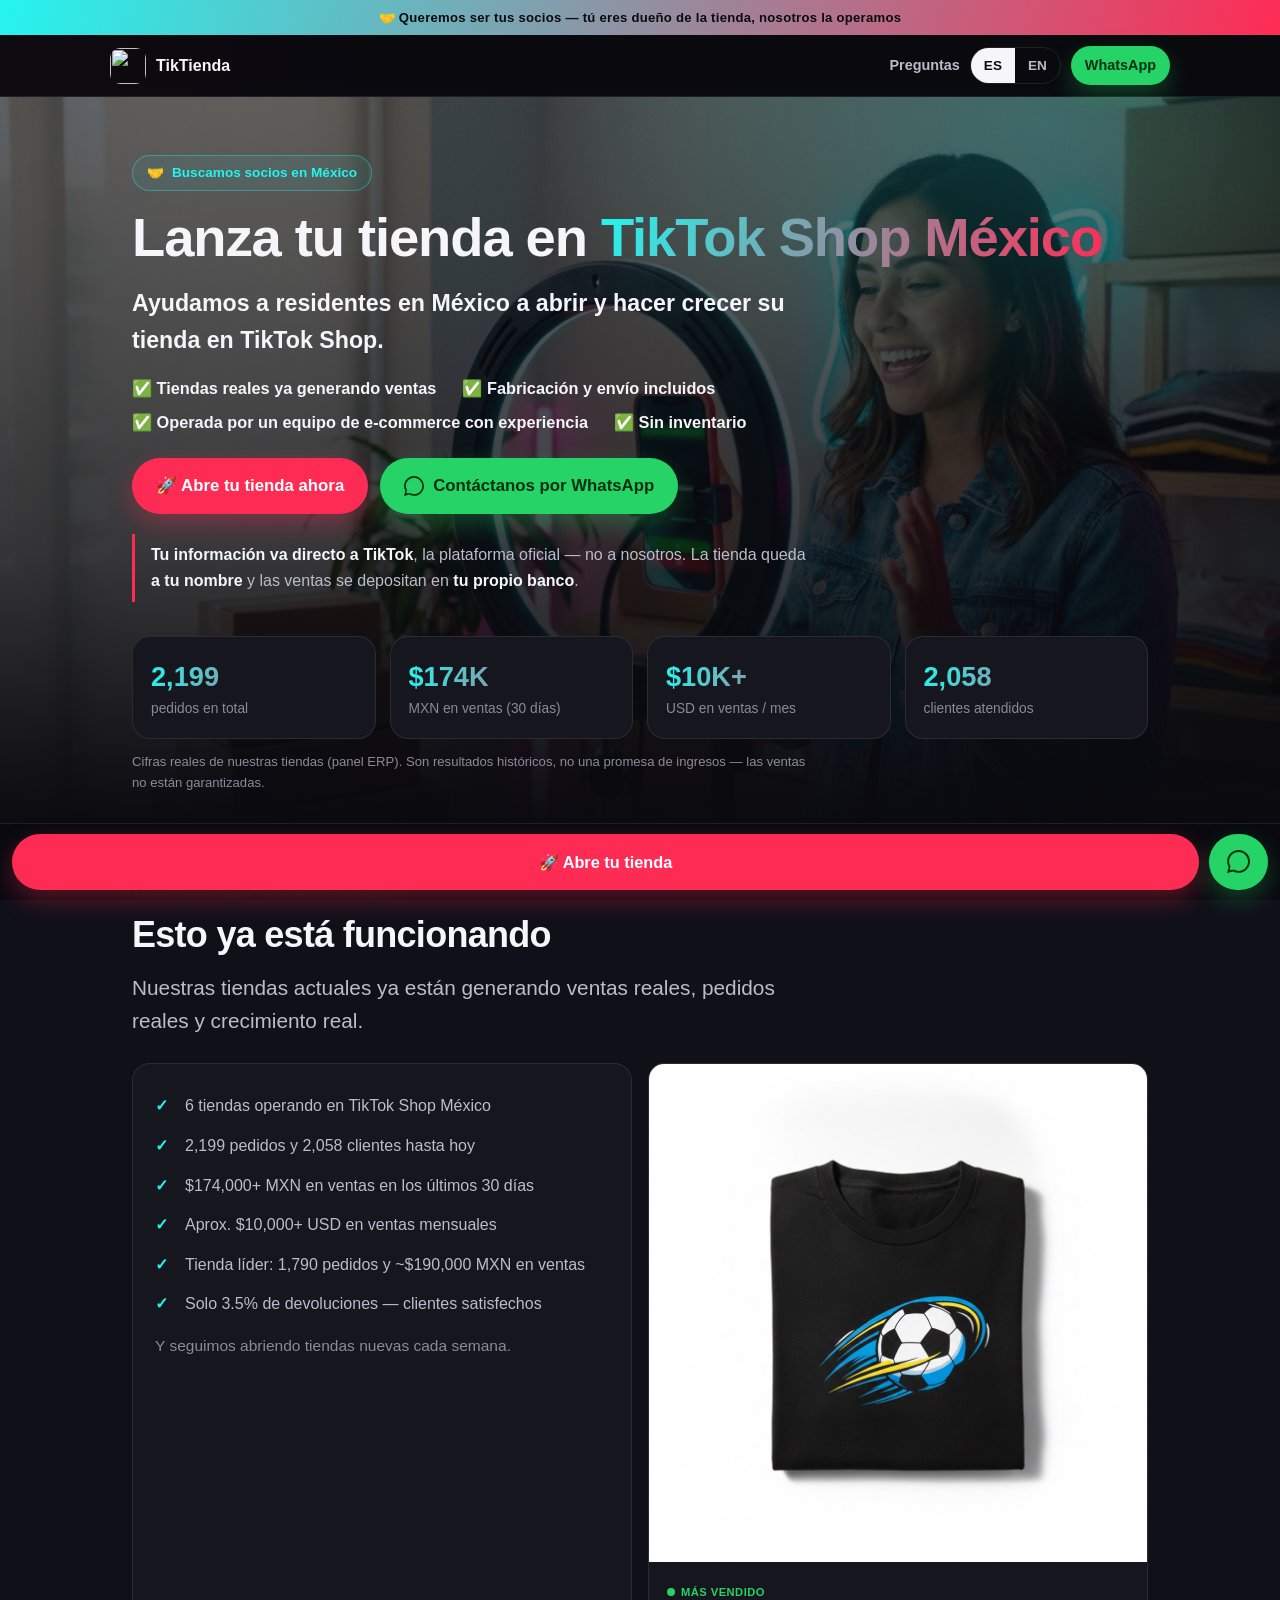
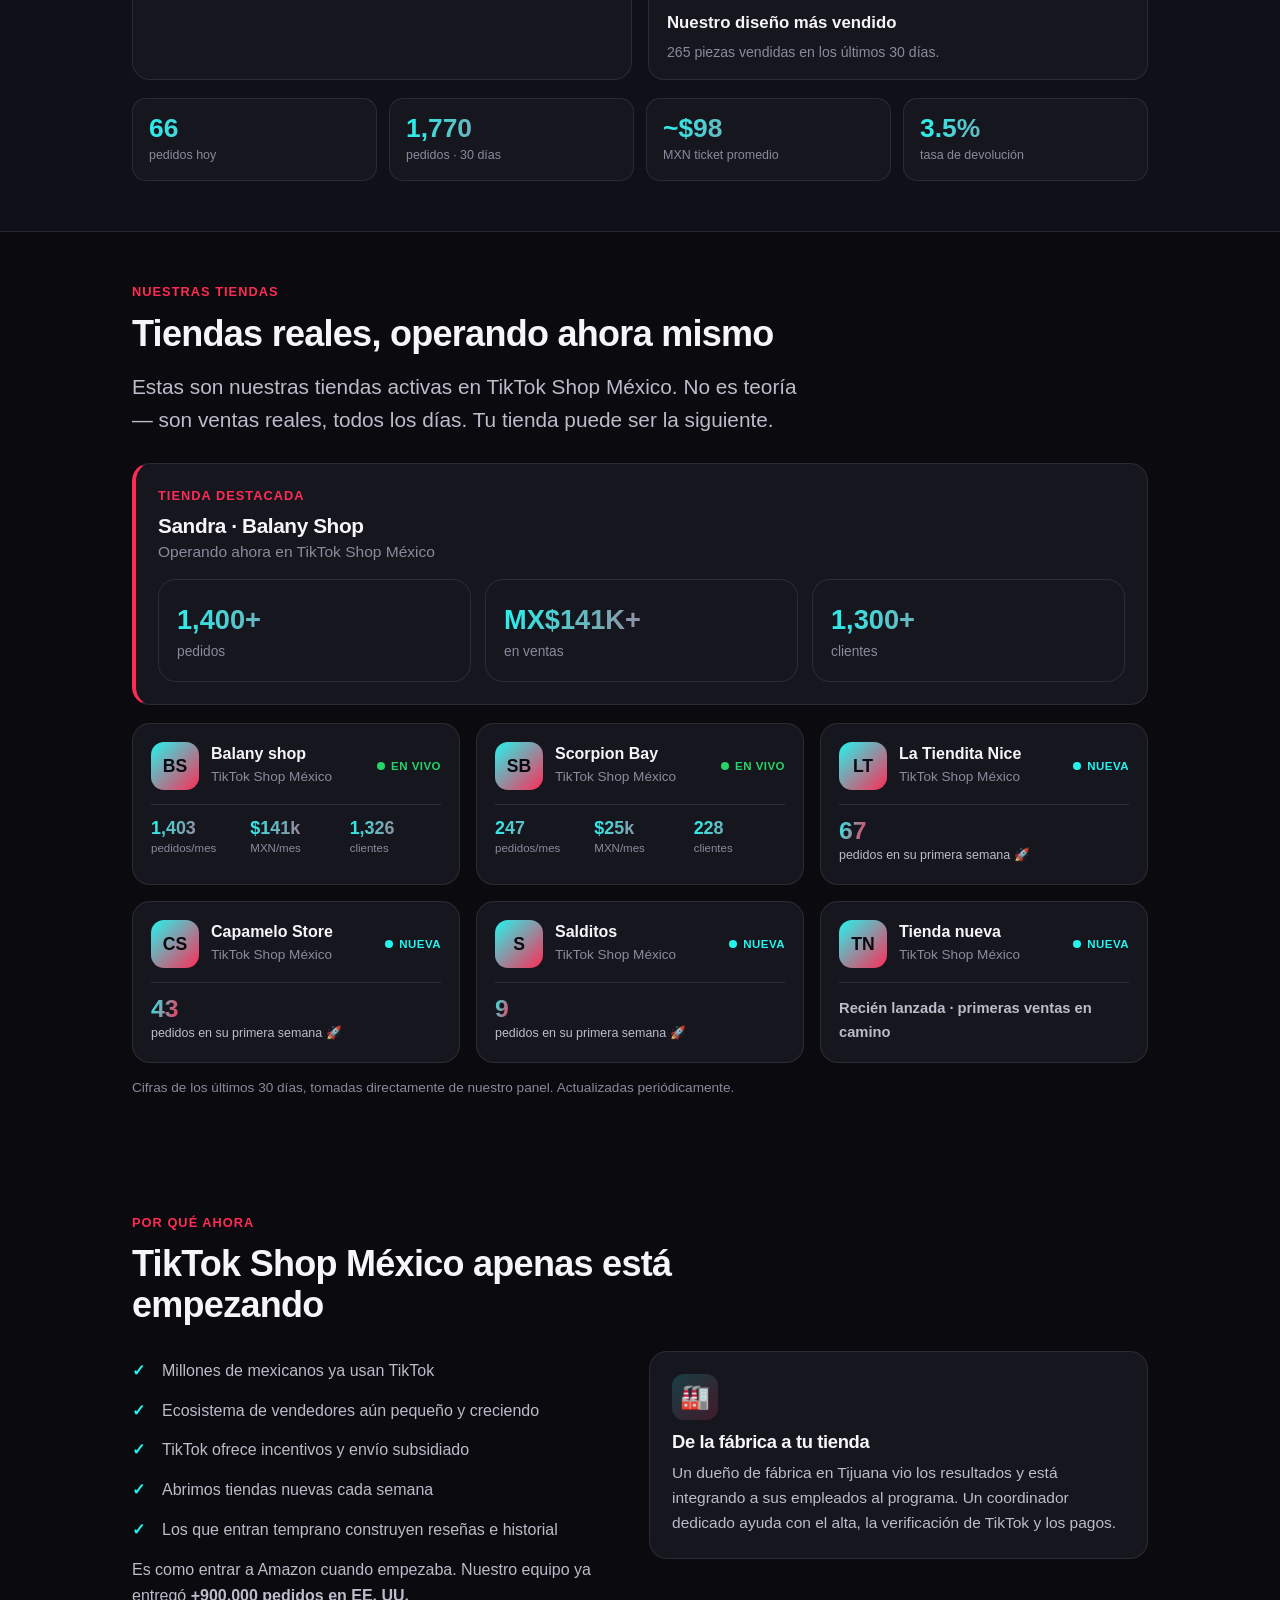
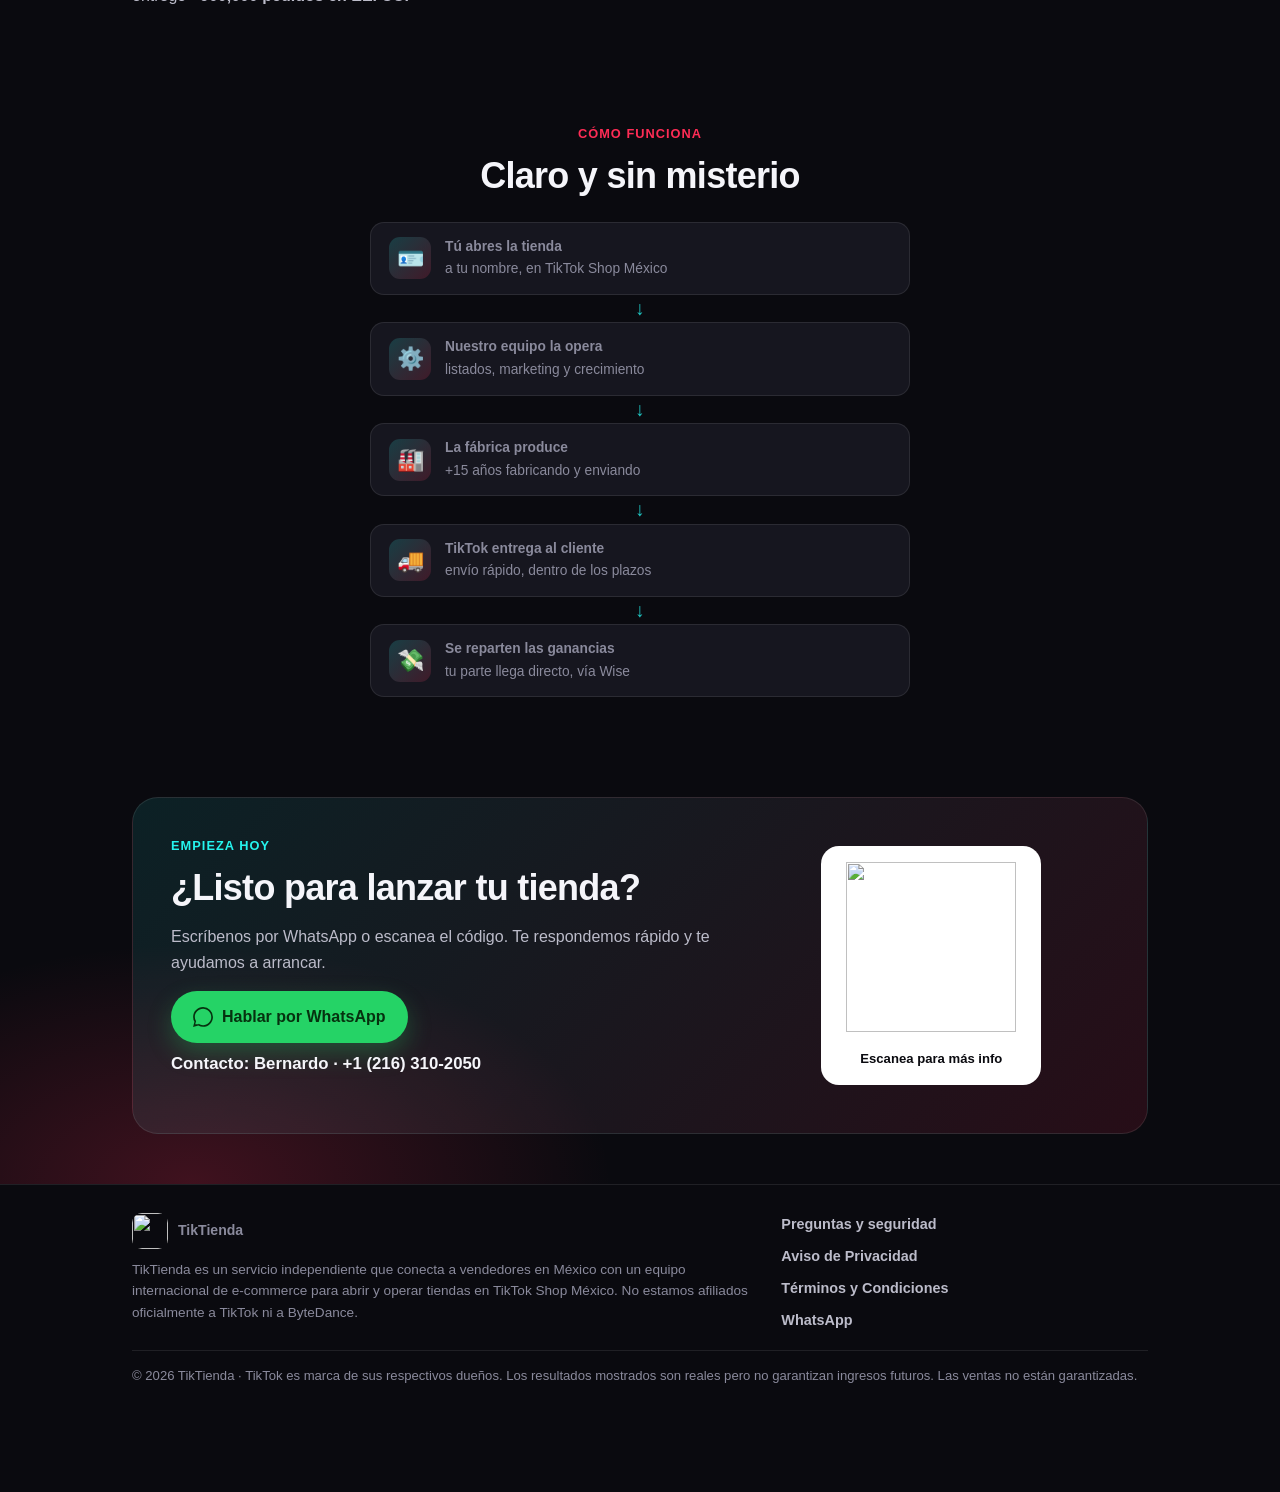
==== commit dada52c1: "best-seller: show the actual tee image instead of size breakdown Co-Authored-By: Claude Opus 4.8 (1M" ====
--- a/index.html
+++ b/index.html
@@ -98,21 +98,15 @@
         <p class="muted" style="margin-top:10px"><span class="lang-es">Y seguimos abriendo tiendas nuevas cada semana.</span><span class="lang-en">And we keep opening new stores every week.</span></p>
       </div>
       <div>
-        <div class="datapanel">
-          <div class="dp-head">
-            <div class="dp-title"><span class="lang-es">Más vendido · últimos 30 días</span><span class="lang-en">Best-seller · last 30 days</span></div>
-            <span class="dp-live"><i></i><span class="lang-es">En vivo</span><span class="lang-en">Live</span></span>
-          </div>
-          <p class="muted" style="margin:-4px 0 14px;font-size:.85rem"><span class="lang-es">Nuestro diseño más vendido — piezas por talla</span><span class="lang-en">Our best-selling design — units by size</span></p>
-          <div class="bars">
-            <div class="bar-row"><div class="lab">M</div><div class="bar-track"><div class="bar-fill" style="width:100%"></div></div><div class="val">95</div></div>
-            <div class="bar-row"><div class="lab">L</div><div class="bar-track"><div class="bar-fill" style="width:68%"></div></div><div class="val">65</div></div>
-            <div class="bar-row"><div class="lab">XL</div><div class="bar-track"><div class="bar-fill" style="width:52%"></div></div><div class="val">49</div></div>
-            <div class="bar-row"><div class="lab">S</div><div class="bar-track"><div class="bar-fill" style="width:34%"></div></div><div class="val">32</div></div>
-            <div class="bar-row"><div class="lab">XXL</div><div class="bar-track"><div class="bar-fill" style="width:25%"></div></div><div class="val">24</div></div>
-          </div>
-          <p class="muted" style="margin:14px 0 0;font-size:.82rem"><span class="lang-es">265 piezas de un solo diseño en 30 días.</span><span class="lang-en">265 units of a single design in 30 days.</span></p>
-        </div>
+        <figure class="bestseller">
+          <img src="img/product-1.jpg" alt="" />
+          <figcaption>
+            <span class="dp-live"><i></i><span class="lang-es">Más vendido</span><span class="lang-en">Best-seller</span></span>
+            <div class="lang-es" style="font-weight:800;font-size:1.05rem;margin-top:6px">Nuestro diseño más vendido</div>
+            <div class="lang-en" style="font-weight:800;font-size:1.05rem;margin-top:6px">Our best-selling design</div>
+            <p class="muted" style="margin:4px 0 0;font-size:.88rem"><span class="lang-es">265 piezas vendidas en los últimos 30 días.</span><span class="lang-en">265 units sold in the last 30 days.</span></p>
+          </figcaption>
+        </figure>
       </div>
     </div>
     <div class="kpis">
--- a/styles.css
+++ b/styles.css
@@ -295,6 +295,10 @@
   .proofgrid figure{margin:0;background:var(--card);border:1px solid var(--line);border-radius:12px;overflow:hidden}
   .proofgrid img{width:100%;display:block;aspect-ratio:4/3;object-fit:cover}
   .proofgrid figcaption{padding:9px 11px;font-size:.82rem;color:var(--ink-soft);font-weight:600}
+  /* best-seller showcase */
+  .bestseller{margin:0;background:var(--card);border:1px solid var(--line);border-radius:16px;overflow:hidden}
+  .bestseller img{width:100%;display:block;aspect-ratio:1/1;object-fit:cover;background:#fff}
+  .bestseller figcaption{padding:16px 18px}
 
   /* ===== founder note ===== */
   .founder{max-width:800px;margin:0 auto;background:var(--card);border:1px solid var(--line);border-left:4px solid var(--pink);border-radius:var(--radius);padding:28px 30px}
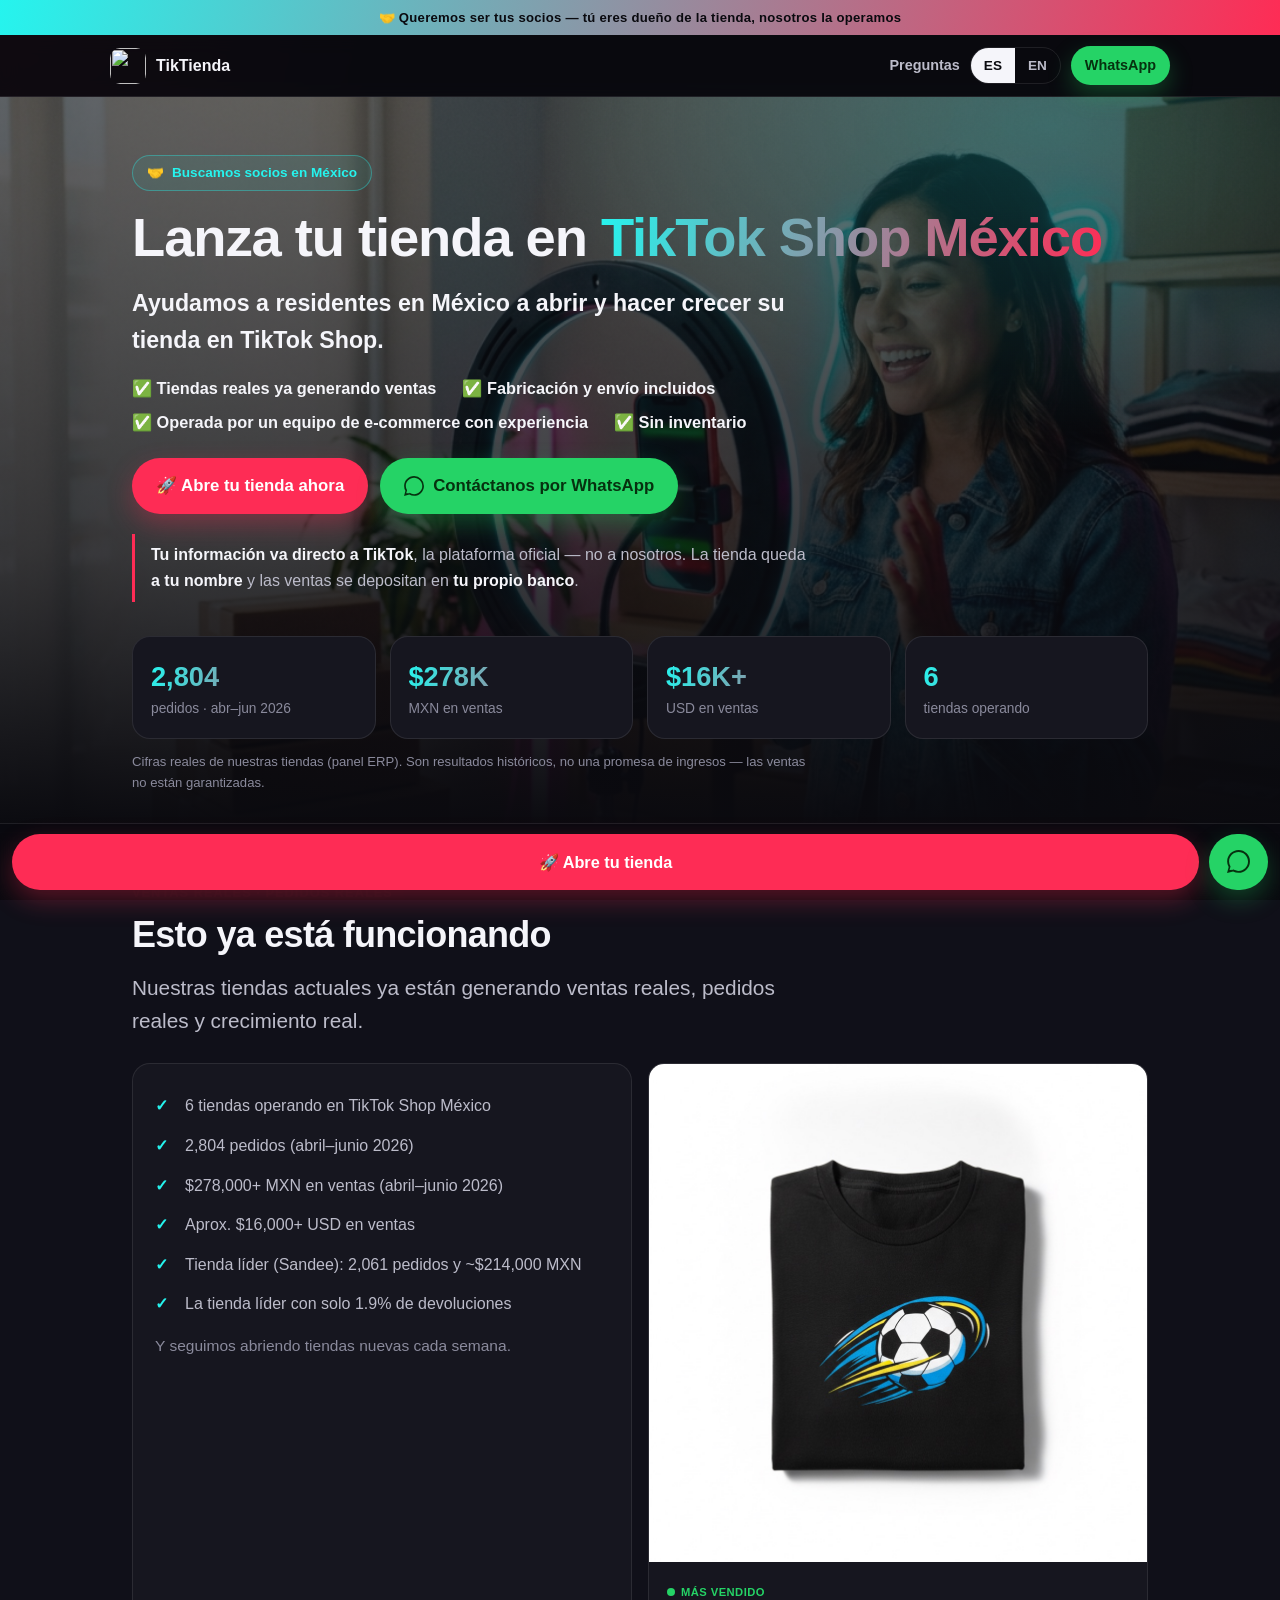
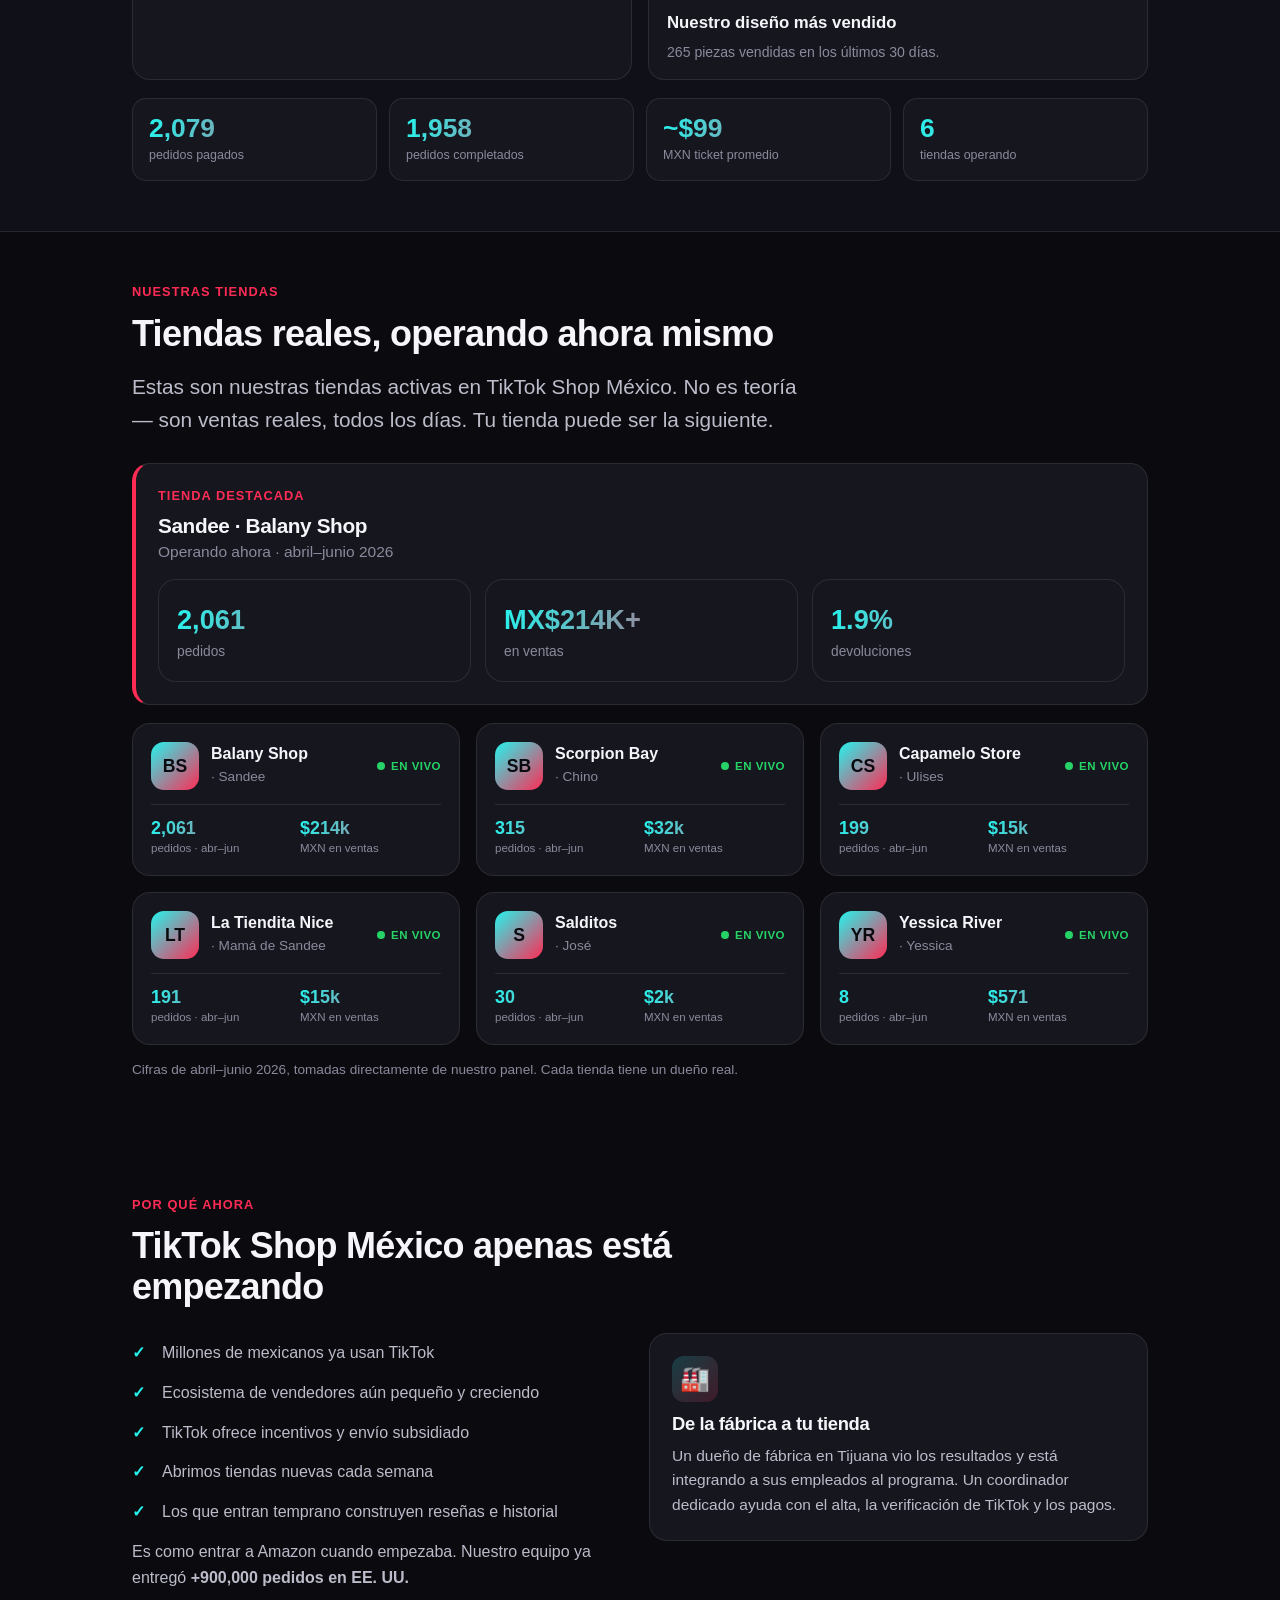
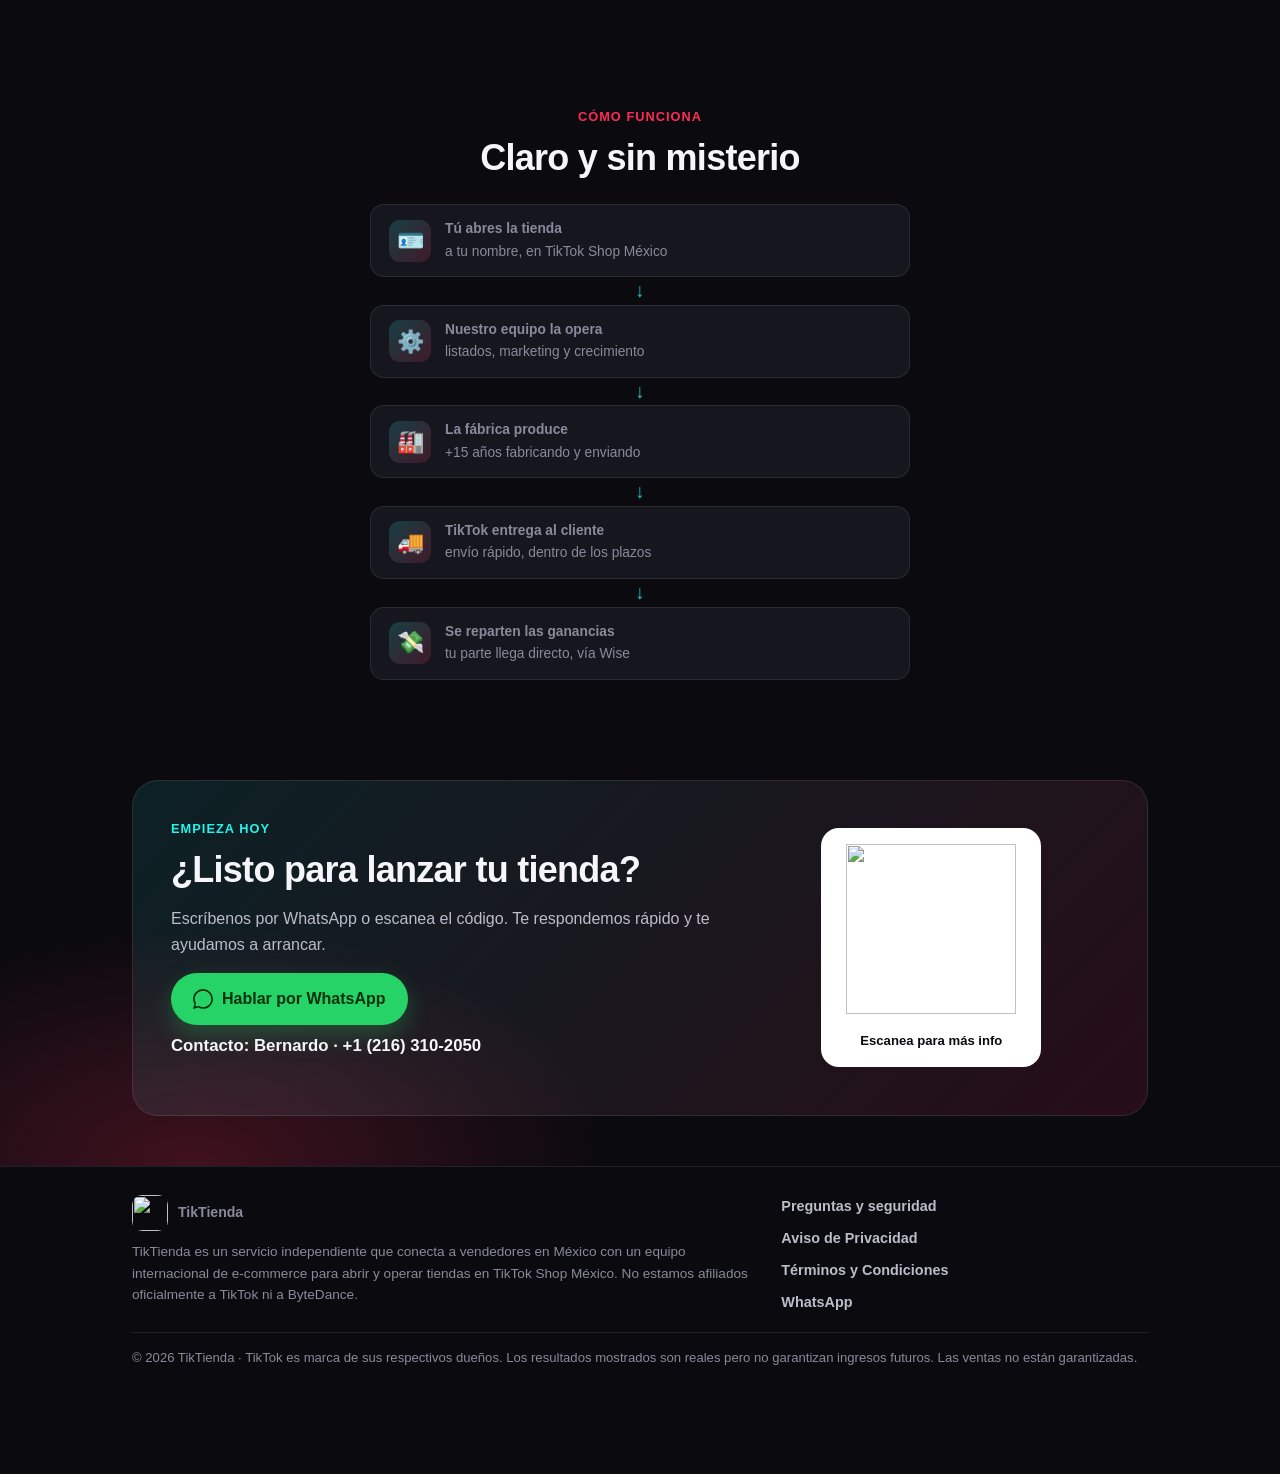
==== commit 360d6b52: "data: update to Apr-Jun 2026 totals + owner names; add Sandee shareable flyer - Site numbers -> Apr-" ====
--- a/index.html
+++ b/index.html
@@ -67,10 +67,10 @@
     </div>
 
     <div class="stats">
-      <div class="stat"><div class="n">2,199</div><div class="l"><span class="lang-es">pedidos en total</span><span class="lang-en">total orders</span></div></div>
-      <div class="stat"><div class="n">$174K</div><div class="l"><span class="lang-es">MXN en ventas (30 días)</span><span class="lang-en">MXN in sales (30 days)</span></div></div>
-      <div class="stat"><div class="n">$10K+</div><div class="l"><span class="lang-es">USD en ventas / mes</span><span class="lang-en">USD in sales / month</span></div></div>
-      <div class="stat"><div class="n">2,058</div><div class="l"><span class="lang-es">clientes atendidos</span><span class="lang-en">customers served</span></div></div>
+      <div class="stat"><div class="n">2,804</div><div class="l"><span class="lang-es">pedidos · abr–jun 2026</span><span class="lang-en">orders · Apr–Jun 2026</span></div></div>
+      <div class="stat"><div class="n">$278K</div><div class="l"><span class="lang-es">MXN en ventas</span><span class="lang-en">MXN in sales</span></div></div>
+      <div class="stat"><div class="n">$16K+</div><div class="l"><span class="lang-es">USD en ventas</span><span class="lang-en">USD in sales</span></div></div>
+      <div class="stat"><div class="n">6</div><div class="l"><span class="lang-es">tiendas operando</span><span class="lang-en">stores operating</span></div></div>
     </div>
     <p class="muted" style="margin-top:12px;font-size:.82rem;max-width:680px"><span class="lang-es">Cifras reales de nuestras tiendas (panel ERP). Son resultados históricos, no una promesa de ingresos — las ventas no están garantizadas.</span><span class="lang-en">Real figures from our stores (ERP dashboard). These are historical results, not a promise of income — sales are not guaranteed.</span></p>
 
@@ -89,11 +89,11 @@
       <div class="card">
         <ul class="check">
           <li class="lang-es">6 tiendas operando en TikTok Shop México</li><li class="lang-en">6 stores operating on TikTok Shop Mexico</li>
-          <li class="lang-es">2,199 pedidos y 2,058 clientes hasta hoy</li><li class="lang-en">2,199 orders and 2,058 customers to date</li>
-          <li class="lang-es">$174,000+ MXN en ventas en los últimos 30 días</li><li class="lang-en">$174,000+ MXN in sales in the last 30 days</li>
-          <li class="lang-es">Aprox. $10,000+ USD en ventas mensuales</li><li class="lang-en">Approx. $10,000+ USD in monthly sales</li>
-          <li class="lang-es">Tienda líder: 1,790 pedidos y ~$190,000 MXN en ventas</li><li class="lang-en">Top store: 1,790 orders and ~$190,000 MXN in sales</li>
-          <li class="lang-es">Solo 3.5% de devoluciones — clientes satisfechos</li><li class="lang-en">Only 3.5% returns — happy customers</li>
+          <li class="lang-es">2,804 pedidos (abril–junio 2026)</li><li class="lang-en">2,804 orders (April–June 2026)</li>
+          <li class="lang-es">$278,000+ MXN en ventas (abril–junio 2026)</li><li class="lang-en">$278,000+ MXN in sales (April–June 2026)</li>
+          <li class="lang-es">Aprox. $16,000+ USD en ventas</li><li class="lang-en">Approx. $16,000+ USD in sales</li>
+          <li class="lang-es">Tienda líder (Sandee): 2,061 pedidos y ~$214,000 MXN</li><li class="lang-en">Top store (Sandee): 2,061 orders and ~$214,000 MXN</li>
+          <li class="lang-es">La tienda líder con solo 1.9% de devoluciones</li><li class="lang-en">Top store with only 1.9% returns</li>
         </ul>
         <p class="muted" style="margin-top:10px"><span class="lang-es">Y seguimos abriendo tiendas nuevas cada semana.</span><span class="lang-en">And we keep opening new stores every week.</span></p>
       </div>
@@ -110,10 +110,10 @@
       </div>
     </div>
     <div class="kpis">
-      <div class="kpi"><div class="v">66</div><div class="k"><span class="lang-es">pedidos hoy</span><span class="lang-en">orders today</span></div></div>
-      <div class="kpi"><div class="v">1,770</div><div class="k"><span class="lang-es">pedidos · 30 días</span><span class="lang-en">orders · 30 days</span></div></div>
-      <div class="kpi"><div class="v">~$98</div><div class="k"><span class="lang-es">MXN ticket promedio</span><span class="lang-en">MXN avg order</span></div></div>
-      <div class="kpi"><div class="v">3.5%</div><div class="k"><span class="lang-es">tasa de devolución</span><span class="lang-en">return rate</span></div></div>
+      <div class="kpi"><div class="v">2,079</div><div class="k"><span class="lang-es">pedidos pagados</span><span class="lang-en">paid orders</span></div></div>
+      <div class="kpi"><div class="v">1,958</div><div class="k"><span class="lang-es">pedidos completados</span><span class="lang-en">completed orders</span></div></div>
+      <div class="kpi"><div class="v">~$99</div><div class="k"><span class="lang-es">MXN ticket promedio</span><span class="lang-en">MXN avg order</span></div></div>
+      <div class="kpi"><div class="v">6</div><div class="k"><span class="lang-es">tiendas operando</span><span class="lang-en">stores operating</span></div></div>
     </div>
   </div>
 </section>
@@ -128,17 +128,17 @@
     </div>
     <div class="card" style="margin-bottom:18px;border-left:4px solid var(--pink)">
       <div class="kicker" style="margin-bottom:8px"><span class="lang-es">Tienda destacada</span><span class="lang-en">Store spotlight</span></div>
-      <h3 style="font-size:1.3rem;margin:0 0 2px">Sandra · Balany Shop</h3>
-      <p class="muted" style="margin:0 0 14px"><span class="lang-es">Operando ahora en TikTok Shop México</span><span class="lang-en">Operating now on TikTok Shop Mexico</span></p>
+      <h3 style="font-size:1.3rem;margin:0 0 2px">Sandee · Balany Shop</h3>
+      <p class="muted" style="margin:0 0 14px"><span class="lang-es">Operando ahora · abril–junio 2026</span><span class="lang-en">Operating now · April–June 2026</span></p>
       <div class="stats" style="grid-template-columns:repeat(3,1fr);margin:0">
-        <div class="stat"><div class="n">1,400+</div><div class="l"><span class="lang-es">pedidos</span><span class="lang-en">orders</span></div></div>
-        <div class="stat"><div class="n">MX$141K+</div><div class="l"><span class="lang-es">en ventas</span><span class="lang-en">in sales</span></div></div>
-        <div class="stat"><div class="n">1,300+</div><div class="l"><span class="lang-es">clientes</span><span class="lang-en">customers</span></div></div>
-      </div>
-      <img src="img/spotlight-sandra.png" alt="" style="width:100%;border:1px solid var(--line);border-radius:12px;margin-top:14px;display:block" onerror="this.style.display='none'">
+        <div class="stat"><div class="n">2,061</div><div class="l"><span class="lang-es">pedidos</span><span class="lang-en">orders</span></div></div>
+        <div class="stat"><div class="n">MX$214K+</div><div class="l"><span class="lang-es">en ventas</span><span class="lang-en">in sales</span></div></div>
+        <div class="stat"><div class="n">1.9%</div><div class="l"><span class="lang-es">devoluciones</span><span class="lang-en">returns</span></div></div>
+      </div>
+      <img src="img/spotlight-sandee.png" alt="" style="width:100%;border:1px solid var(--line);border-radius:12px;margin-top:14px;display:block" onerror="this.style.display='none'">
     </div>
     <div id="stores-grid" class="stores-grid"><!-- rendered from CONFIG.stores --></div>
-    <p class="stores-note muted"><span class="lang-es">Cifras de los últimos 30 días, tomadas directamente de nuestro panel. Actualizadas periódicamente.</span><span class="lang-en">Last-30-day figures, pulled directly from our dashboard. Updated periodically.</span></p>
+    <p class="stores-note muted"><span class="lang-es">Cifras de abril–junio 2026, tomadas directamente de nuestro panel. Cada tienda tiene un dueño real.</span><span class="lang-en">April–June 2026 figures, pulled directly from our dashboard. Every store has a real owner.</span></p>
   </div>
 </section>
 
@@ -314,20 +314,17 @@
 
   /* ============================================================
      👉 NUESTRAS TIENDAS — datos REALES del ERP (妙手 / Miaoshou),
-     ventas pagadas, 1 CNY = 2.56278 MXN. Por privacidad NO se
-     muestran @usuario ni enlaces.
-       status "proven" → muestra pedidos/mes · MXN/mes · clientes
-       status "new"    → tienda recién lanzada; muestra pedidos de
-                         esta semana (weekOrders) o "recién abierta"
+     abril–junio 2026, ventas totales, 1 CNY = 2.56278 MXN.
+     owner = nombre del dueño (socio). orders/gmvMXN = abr–jun.
      Deja el array vacío [] para ocultar la sección.
      ============================================================ */
   stores: [
-    { name:"Balany shop",      status:"proven", orders30d:1403, gmv30dMXN:141228, customers30d:1326 },
-    { name:"Scorpion Bay",     status:"proven", orders30d:247,  gmv30dMXN:25114,  customers30d:228 },
-    { name:"La Tiendita Nice", status:"new",    weekOrders:67 },
-    { name:"Capamelo Store",   status:"new",    weekOrders:43 },
-    { name:"Salditos",         status:"new",    weekOrders:9 },
-    { name:"Tienda nueva",     status:"new",    weekOrders:0 }
+    { name:"Balany Shop",      owner:"Sandee",          orders:2061, gmvMXN:214310 },
+    { name:"Scorpion Bay",     owner:"Chino",           orders:315,  gmvMXN:31870 },
+    { name:"Capamelo Store",   owner:"Ulises",          orders:199,  gmvMXN:14942 },
+    { name:"La Tiendita Nice", owner:"Mamá de Sandee",  orders:191,  gmvMXN:14540 },
+    { name:"Salditos",         owner:"José",            orders:30,   gmvMXN:2273 },
+    { name:"Yessica River",    owner:"Yessica",         orders:8,    gmvMXN:571 }
   ]
 };
 /* ============================================================ */
@@ -359,31 +356,18 @@
   if(!grid||!sec){return;}
   if(!list.length){sec.style.display="none";return;}
   grid.innerHTML=list.map(function(s){
-    var isNew=s.status==="new";
     var initials=(s.name||"?").replace(/[^A-Za-zÀ-ÿ0-9 ]/g,"").trim().split(/\s+/).slice(0,2).map(function(w){return w[0]||"";}).join("").toUpperCase()||"#";
-    var av=s.avatar?('<img class="store-av" src="'+esc(s.avatar)+'" alt="">'):('<div class="store-av">'+esc(initials)+'</div>');
-    // names + numbers only — no @handle / public link (keeps live stores private)
-    var sub=s.subtitle?esc(s.subtitle):'<span class="lang-es">TikTok Shop México</span><span class="lang-en">TikTok Shop Mexico</span>';
-    var badge=isNew
-      ? '<span class="store-live new"><i></i><span class="lang-es">Nueva</span><span class="lang-en">New</span></span>'
-      : '<span class="store-live"><i></i><span class="lang-es">En vivo</span><span class="lang-en">Live</span></span>';
-    var body;
-    if(isNew){
-      var wk=Number(s.weekOrders||0);
-      body=wk>0
-        ? '<div class="store-new"><div class="v">'+fmtInt(wk)+'</div><div class="k"><span class="lang-es">pedidos en su primera semana 🚀</span><span class="lang-en">orders in its first week 🚀</span></div></div>'
-        : '<div class="store-new"><span class="msg"><span class="lang-es">Recién lanzada · primeras ventas en camino</span><span class="lang-en">Just launched · first sales on the way</span></span></div>';
-    }else{
-      body='<div class="store-stats">'+
-        '<div><div class="v">'+fmtInt(s.orders30d)+'</div><div class="k"><span class="lang-es">pedidos/mes</span><span class="lang-en">orders/mo</span></div></div>'+
-        '<div><div class="v">'+fmtMoneyK(s.gmv30dMXN)+'</div><div class="k"><span class="lang-es">MXN/mes</span><span class="lang-en">MXN/mo</span></div></div>'+
-        '<div><div class="v">'+fmtInt(s.customers30d)+'</div><div class="k"><span class="lang-es">clientes</span><span class="lang-en">customers</span></div></div>'+
-      '</div>';
-    }
+    var av='<div class="store-av">'+esc(initials)+'</div>';
+    var sub=s.owner?('· '+esc(s.owner)):'<span class="lang-es">TikTok Shop México</span><span class="lang-en">TikTok Shop Mexico</span>';
     return '<div class="store-card">'+
       '<div class="store-top">'+av+
-        '<div class="store-id"><b>'+esc(s.name)+'</b><span>'+sub+'</span></div>'+badge+
-      '</div>'+body+
+        '<div class="store-id"><b>'+esc(s.name)+'</b><span>'+sub+'</span></div>'+
+        '<span class="store-live"><i></i><span class="lang-es">En vivo</span><span class="lang-en">Live</span></span>'+
+      '</div>'+
+      '<div class="store-stats" style="grid-template-columns:repeat(2,1fr)">'+
+        '<div><div class="v">'+fmtInt(s.orders)+'</div><div class="k"><span class="lang-es">pedidos · abr–jun</span><span class="lang-en">orders · Apr–Jun</span></div></div>'+
+        '<div><div class="v">'+fmtMoneyK(s.gmvMXN)+'</div><div class="k"><span class="lang-es">MXN en ventas</span><span class="lang-en">MXN in sales</span></div></div>'+
+      '</div>'+
     '</div>';
   }).join("");
 }
